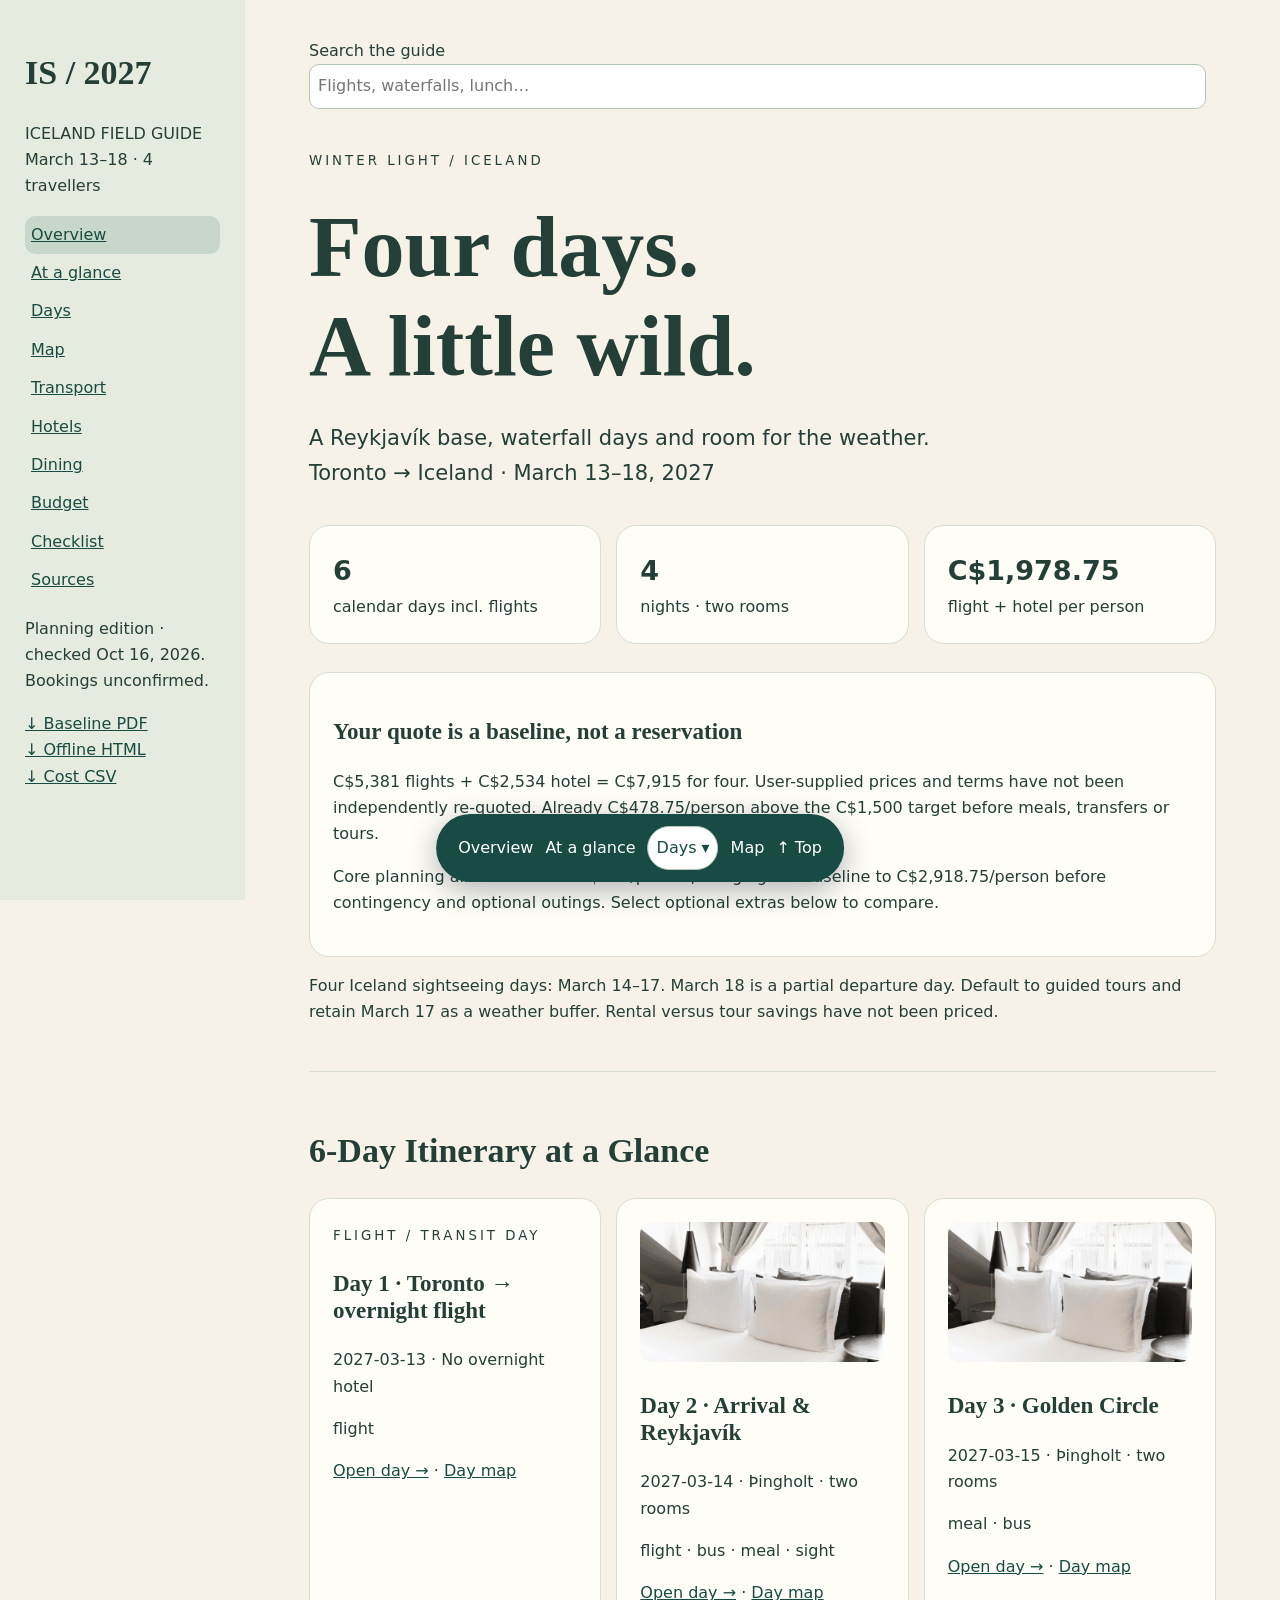
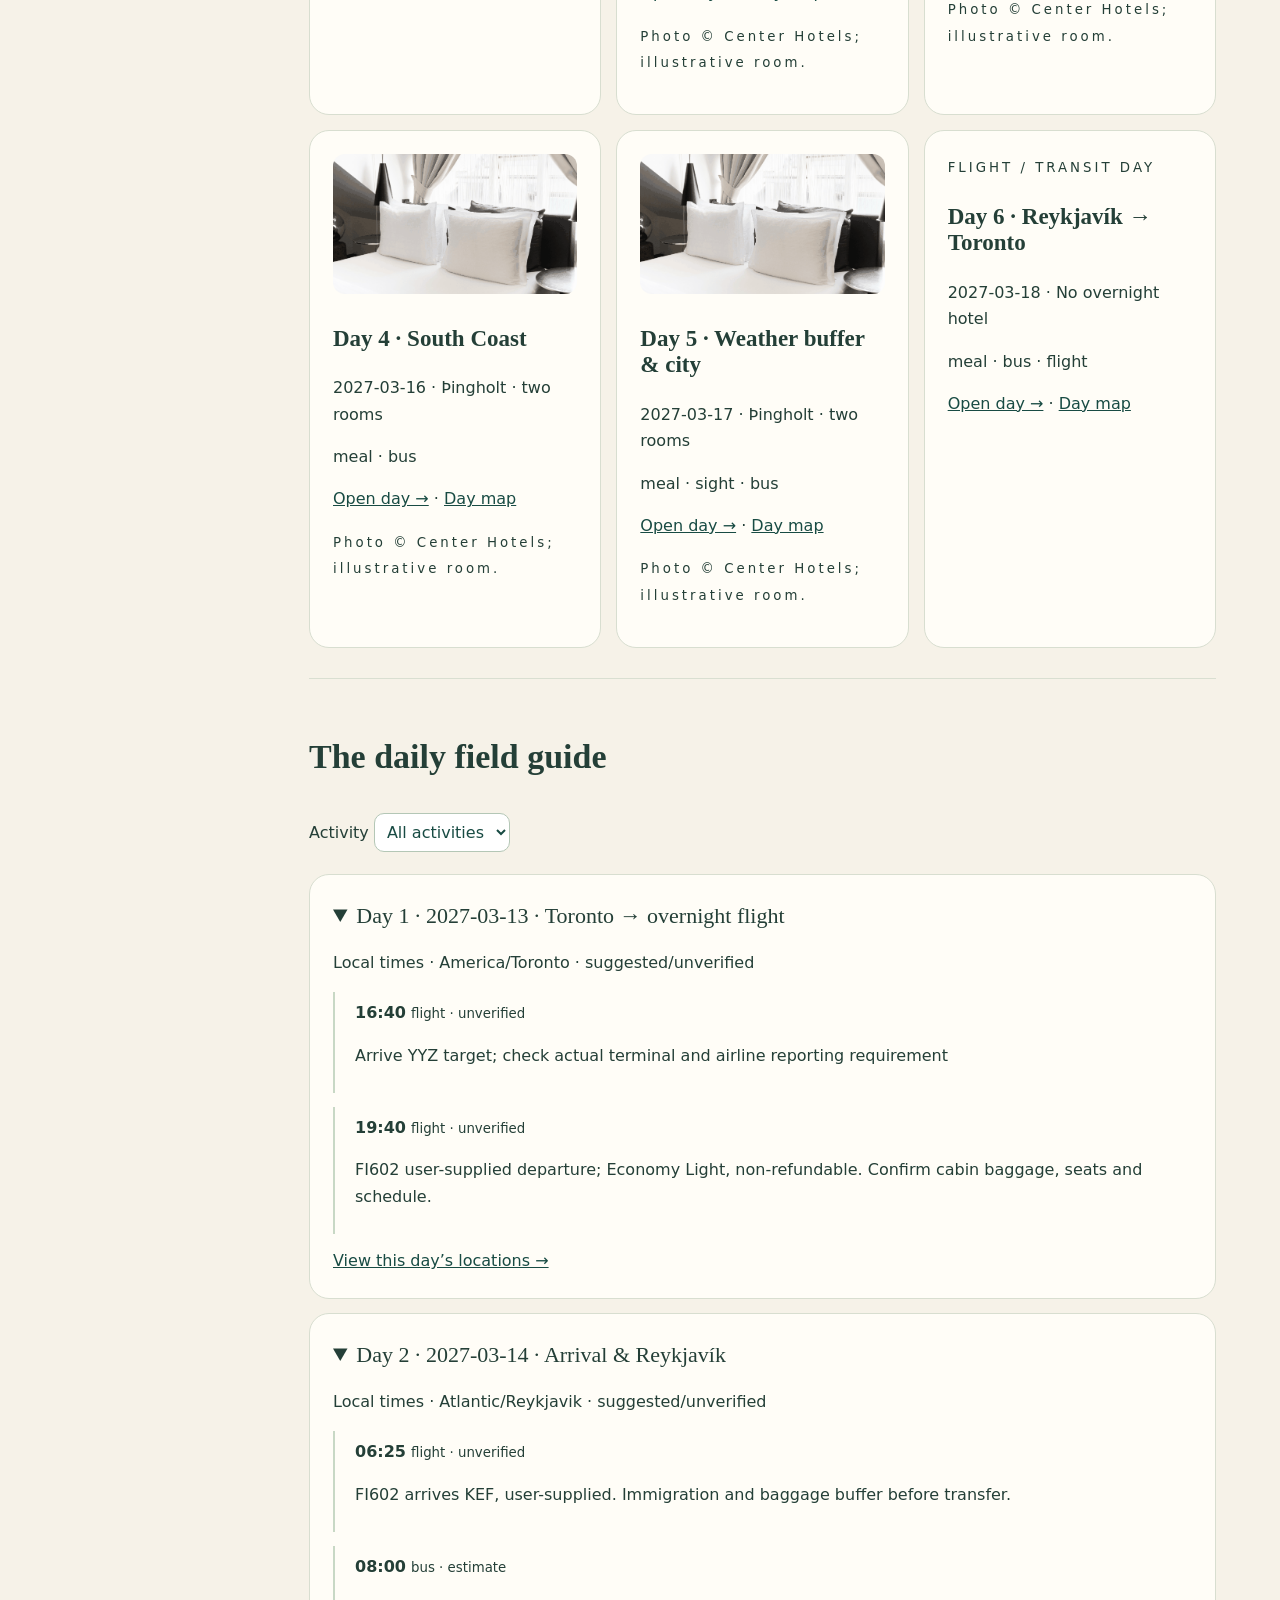
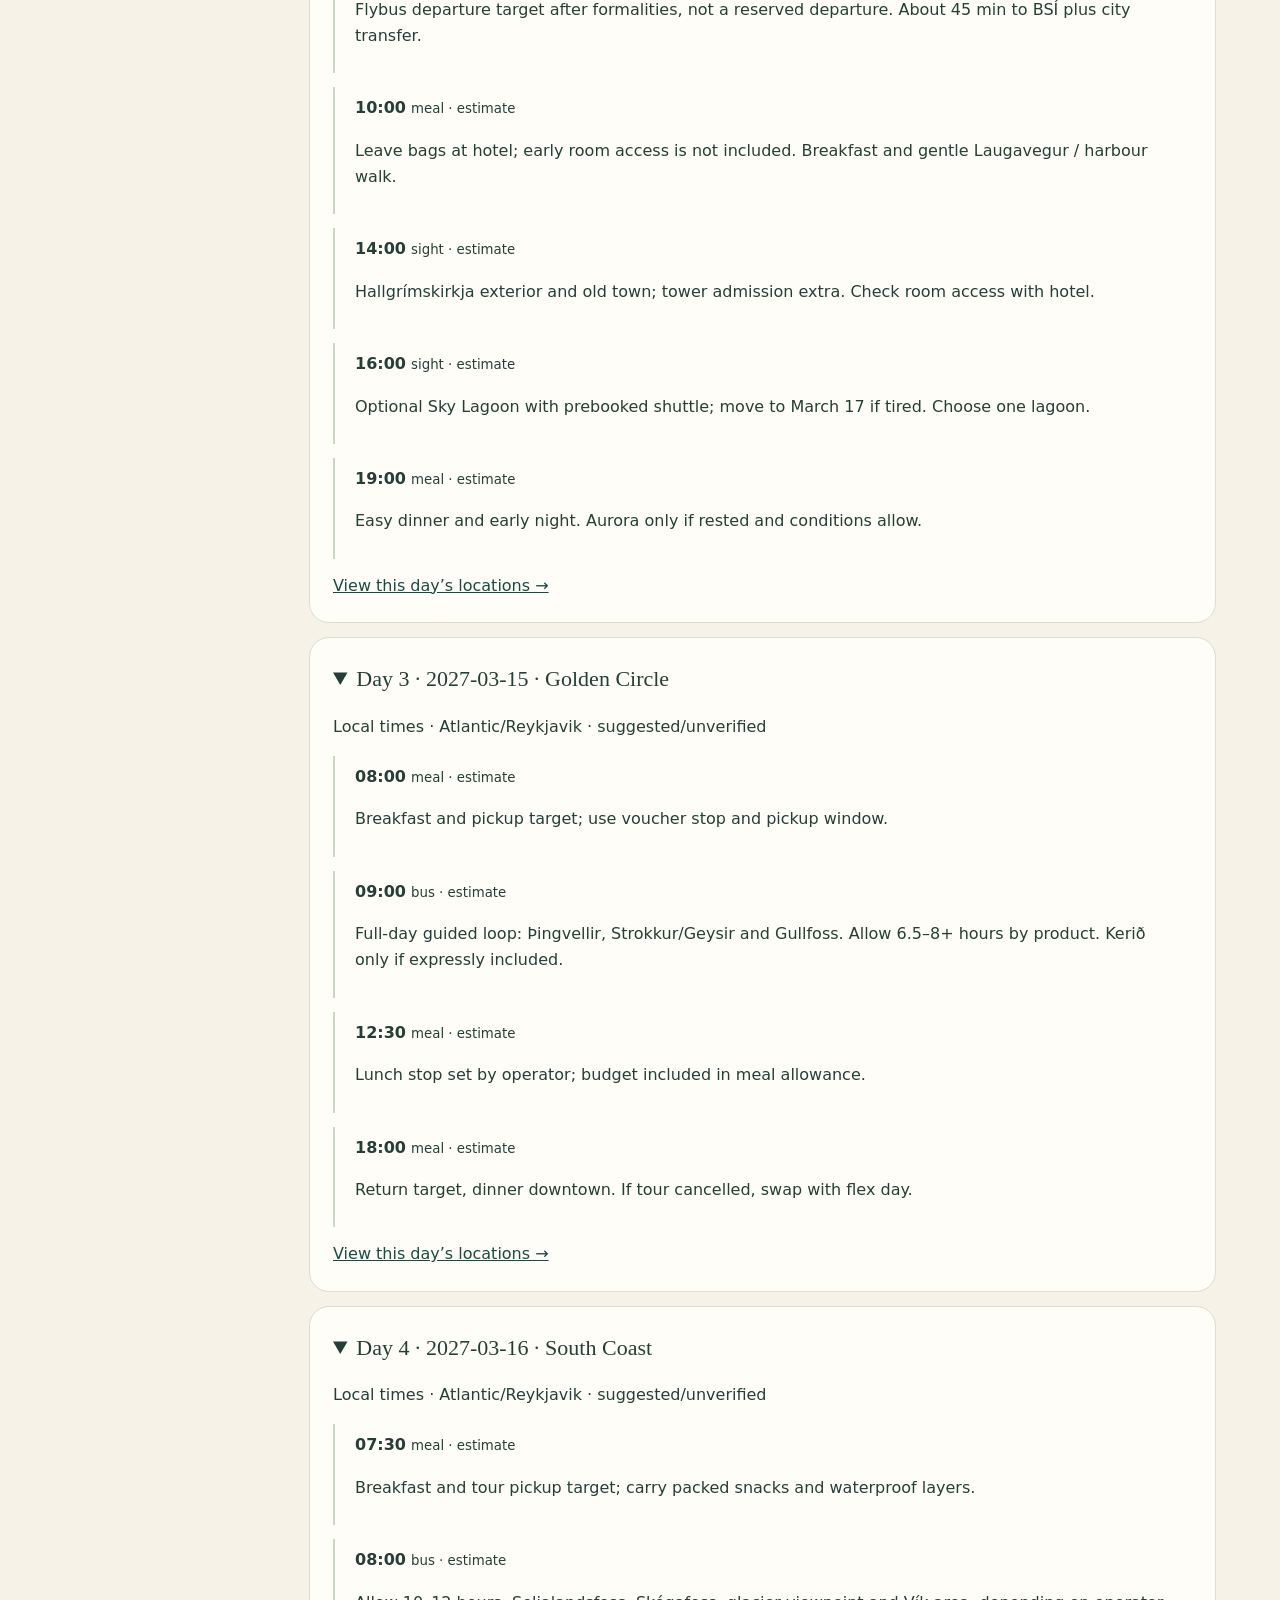
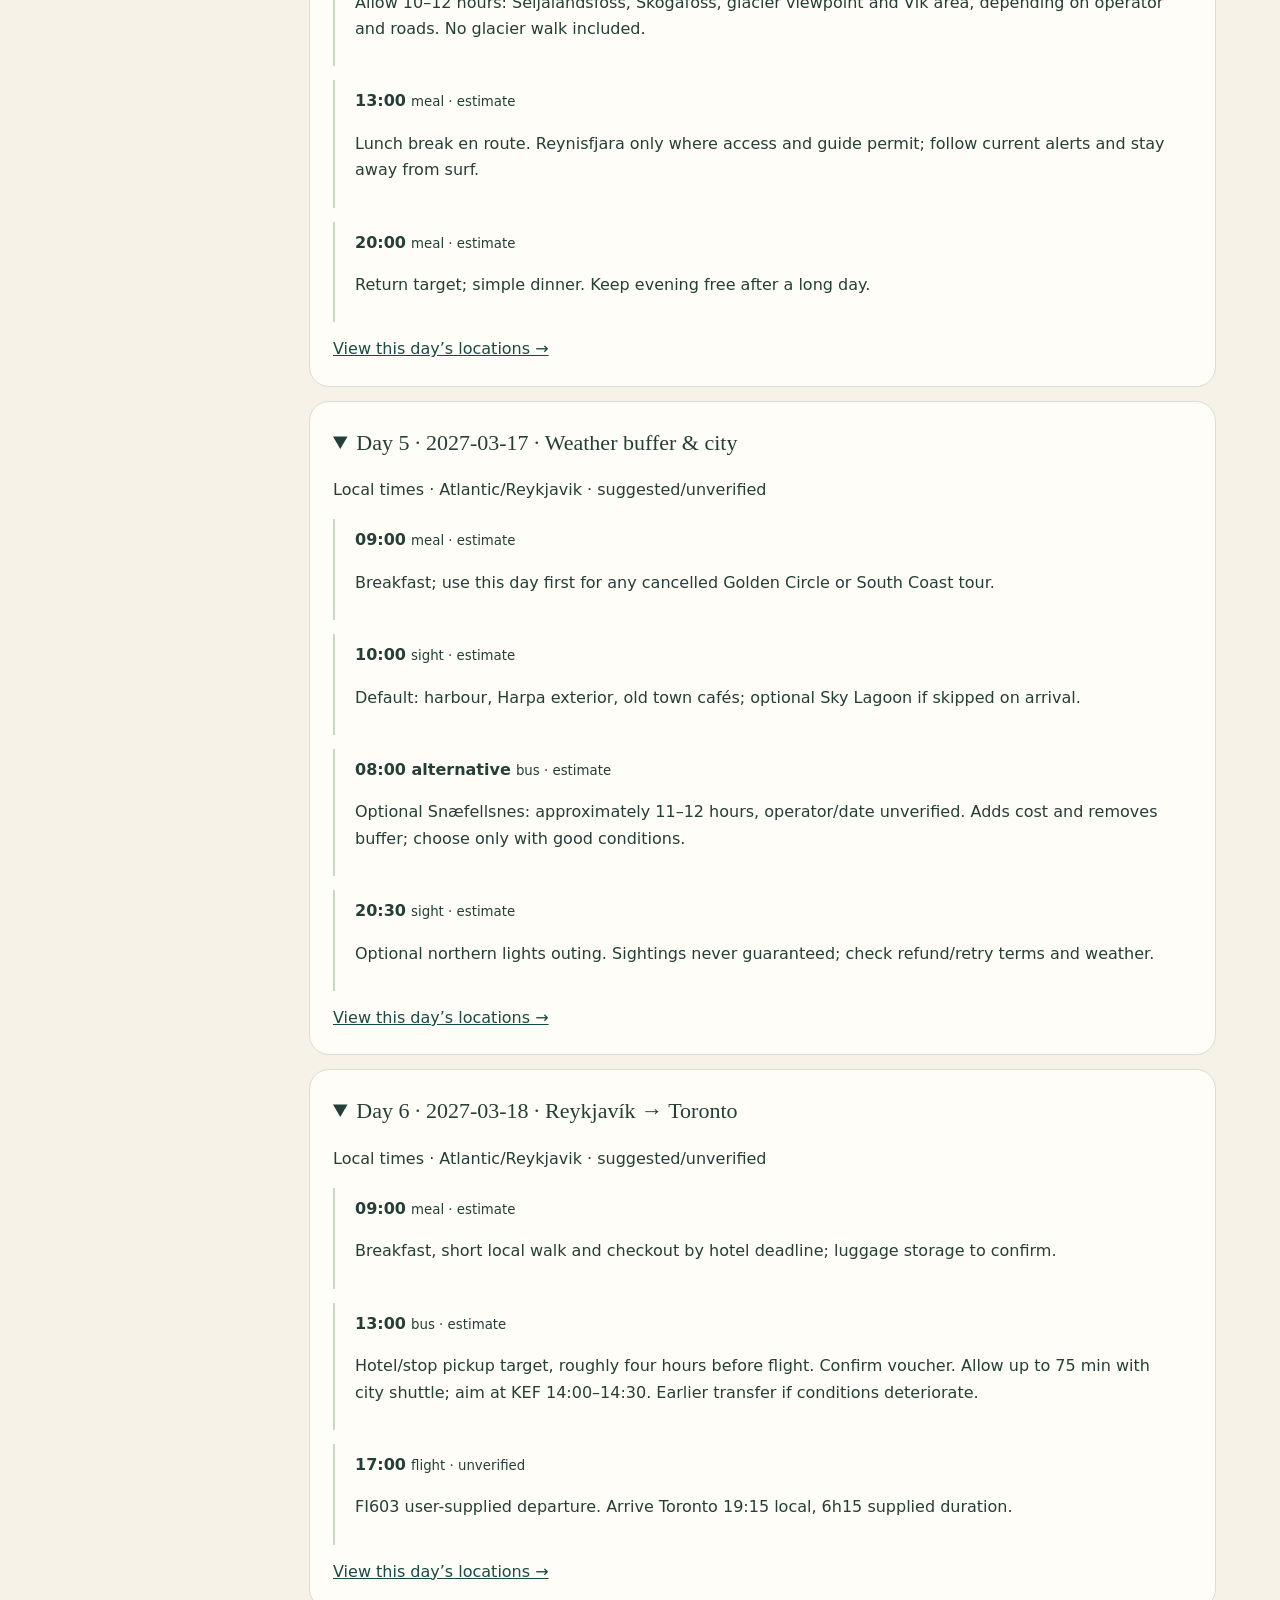
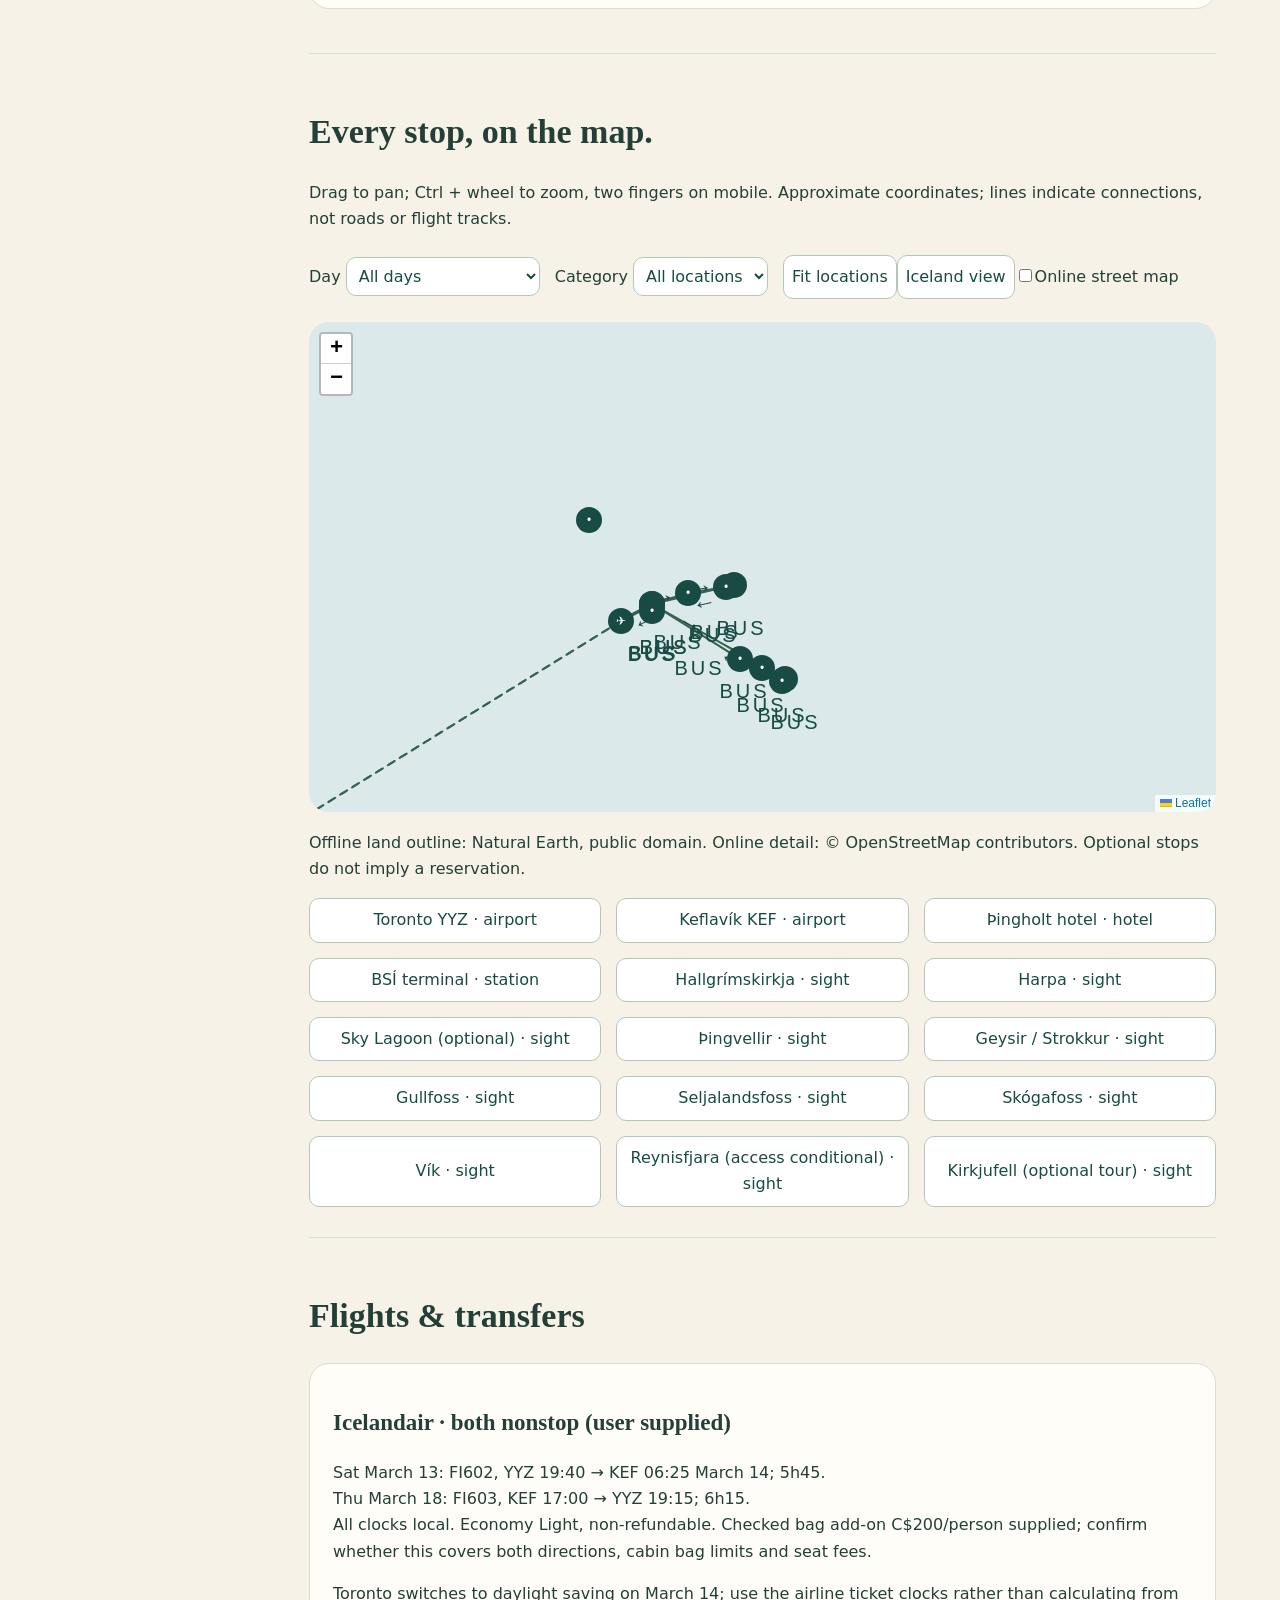
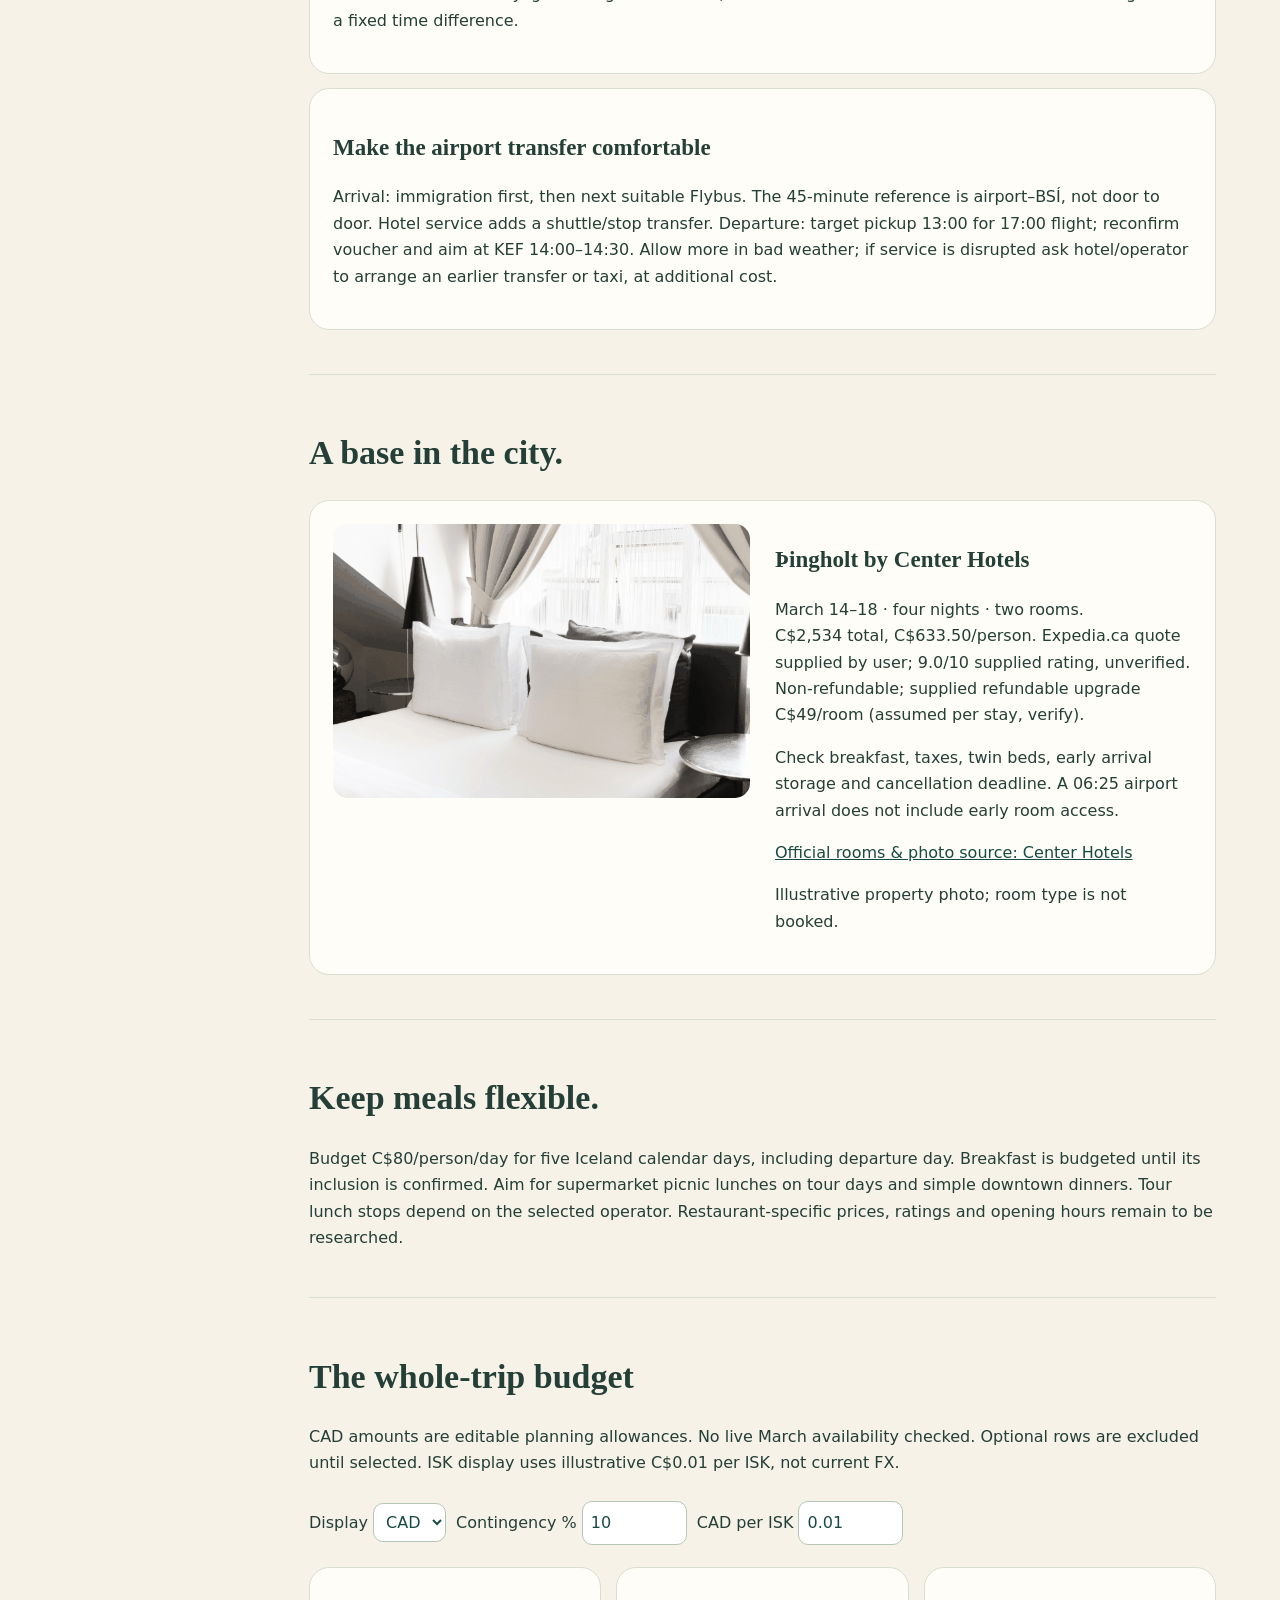
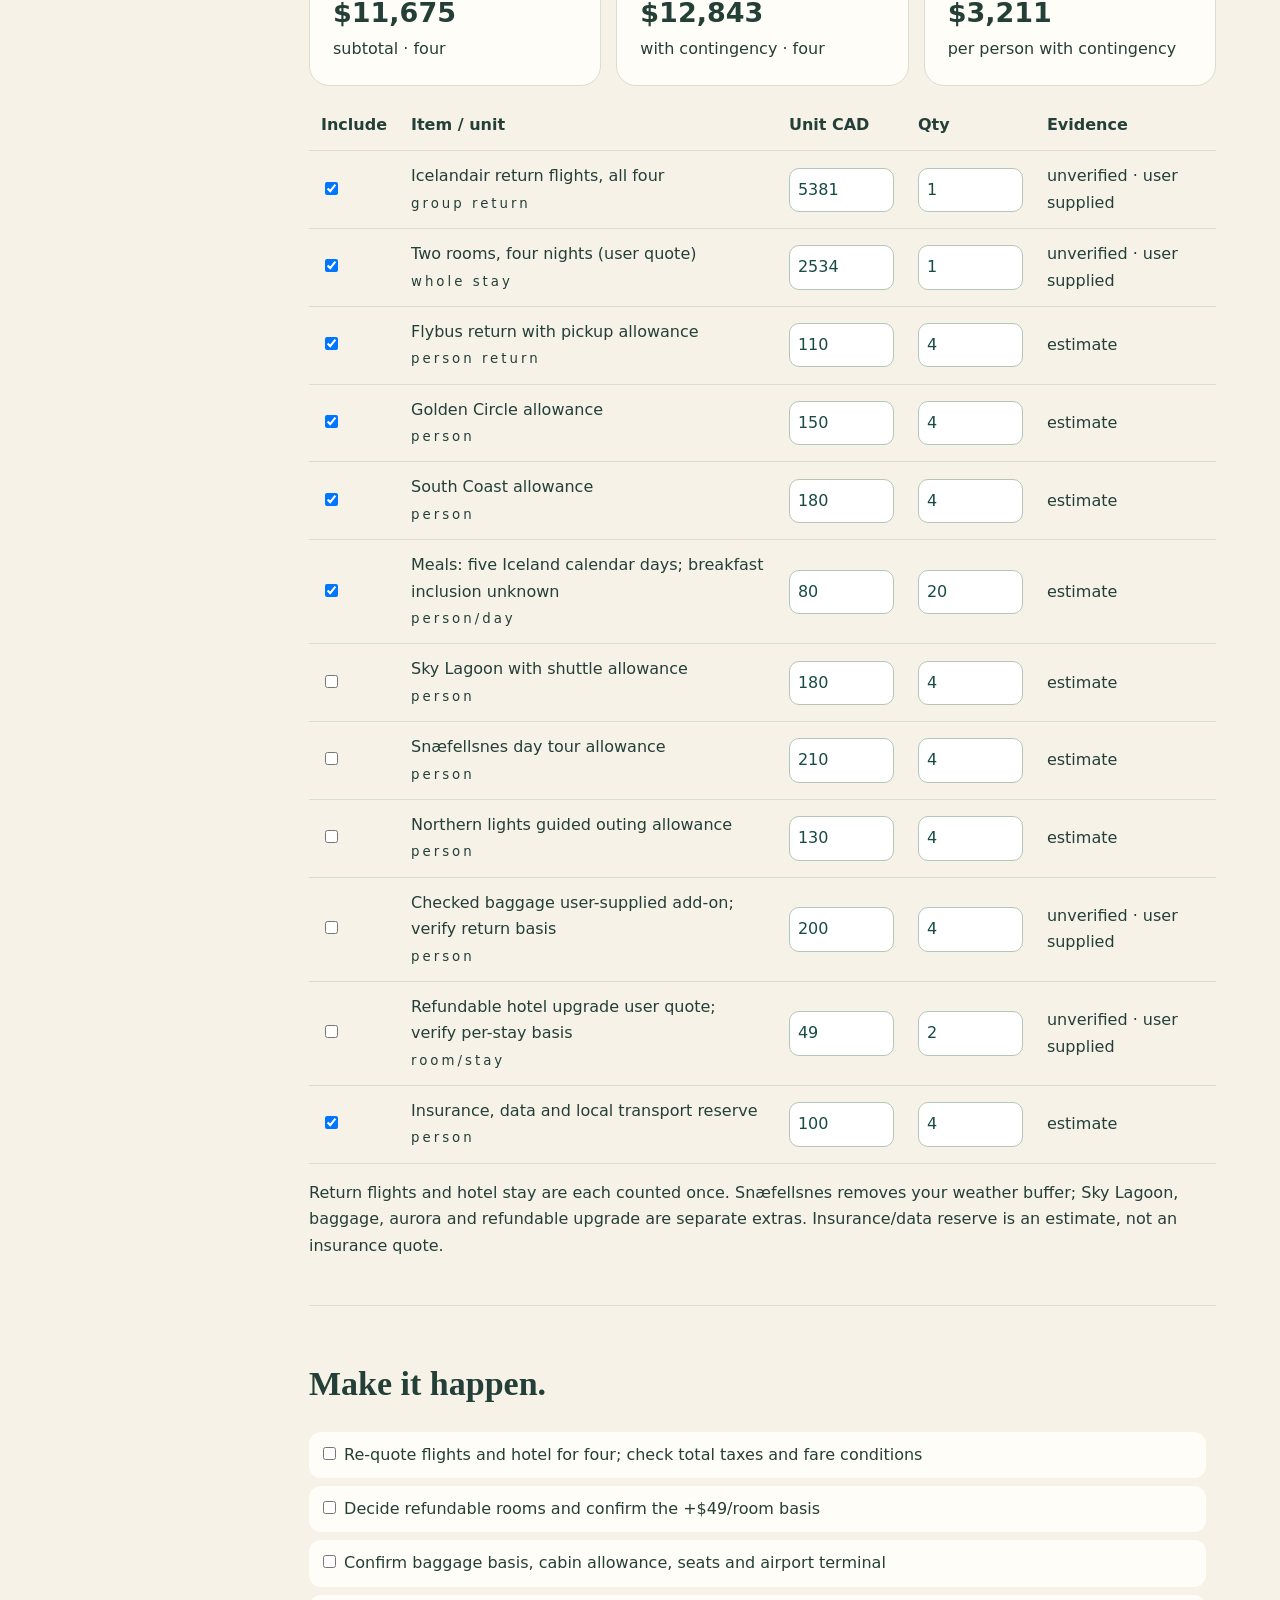
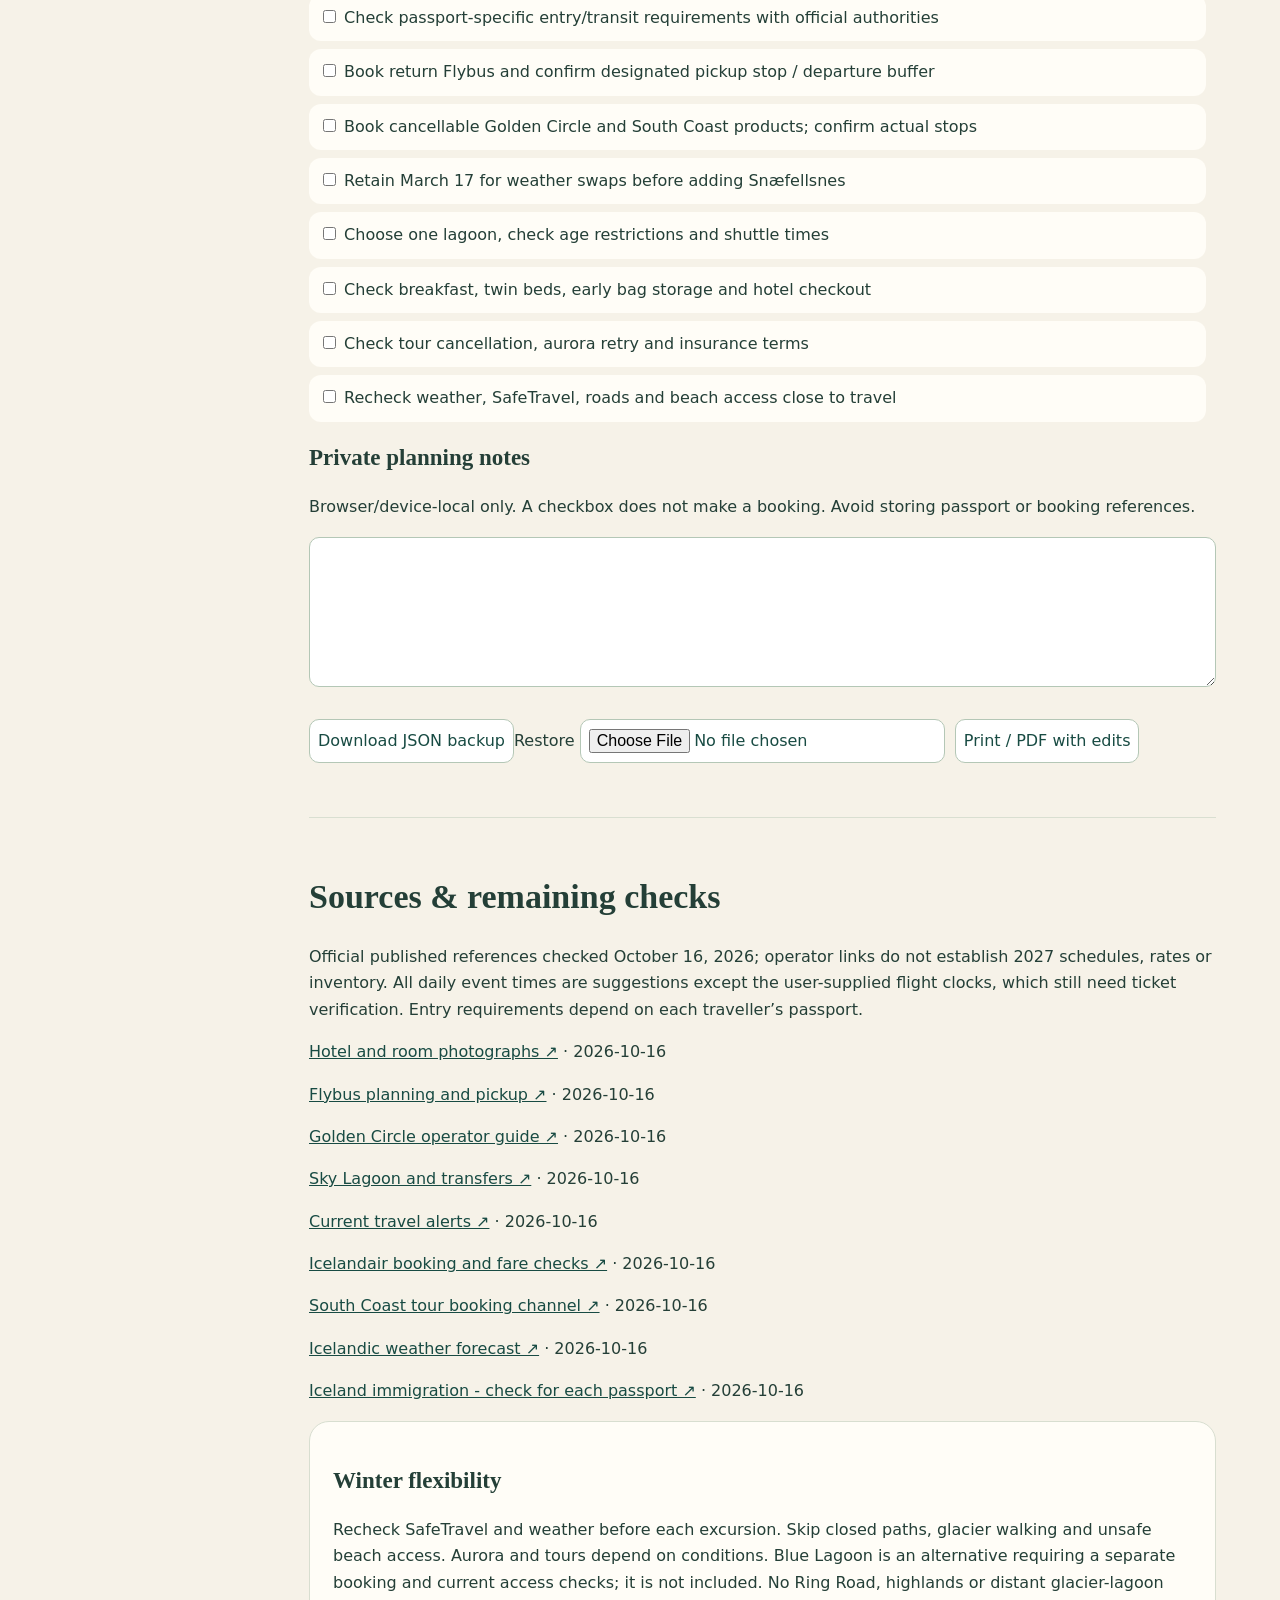
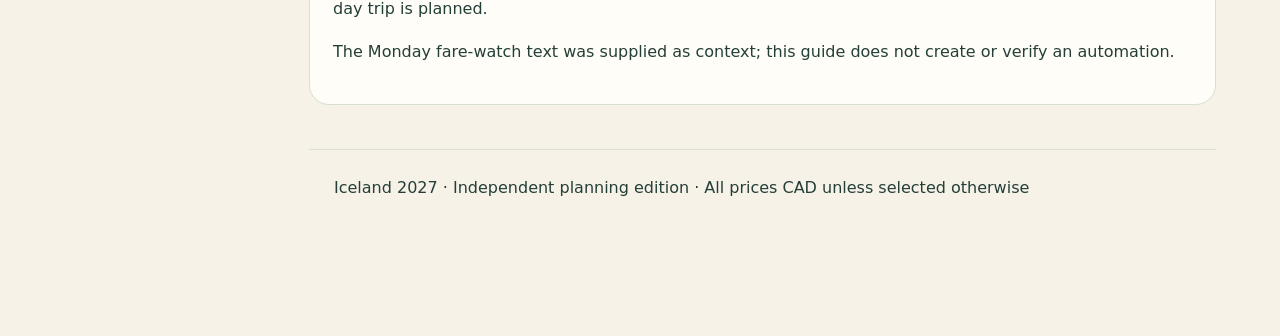
==== index.html @ 493c15eb "Add Iceland March 2027 field guide, interactive map, budget and offline exports" ====
<!doctype html><html lang="en"><meta charset="utf-8"><meta name="viewport" content="width=device-width,initial-scale=1"><title>Iceland · March 2027 Field Guide</title><link rel="stylesheet" href="assets/leaflet.css"><link rel="stylesheet" href="styles.css"><body><aside><h2>IS / 2027</h2><p>ICELAND FIELD GUIDE<br>March 13–18 · 4 travellers</p><nav id="side"></nav><p>Planning edition · checked Oct 16, 2026.<br>Bookings unconfirmed.</p><a href="iceland-guide.pdf">↓ Baseline PDF</a><br><a href="offline-guide.html" download>↓ Offline HTML</a><br><a href="costs.csv">↓ Cost CSV</a></aside><main><label class="search">Search the guide <input id="search" type="search" placeholder="Flights, waterfalls, lunch…"></label><div id="results"></div><section id="overview"><small>WINTER LIGHT / ICELAND</small><h1>Four days.<br>A little wild.</h1><p class="lede">A Reykjavík base, waterfall days and room for the weather.<br>Toronto → Iceland · March 13–18, 2027</p><div class="stats"><article><b>6</b>calendar days incl. flights</article><article><b>4</b>nights · two rooms</article><article><b>C$1,978.75</b>flight + hotel per person</article></div><article><h3>Your quote is a baseline, not a reservation</h3><p>C$5,381 flights + C$2,534 hotel = C$7,915 for four. User-supplied prices and terms have not been independently re-quoted. Already C$478.75/person above the C$1,500 target before meals, transfers or tours.</p><p>Core planning allowances add C$940/person, bringing the baseline to C$2,918.75/person before contingency and optional outings. Select optional extras below to compare.</p></article><p>Four Iceland sightseeing days: March 14–17. March 18 is a partial departure day. Default to guided tours and retain March 17 as a weather buffer. Rental versus tour savings have not been priced.</p></section><section id="glance"><h2>6-Day Itinerary at a Glance</h2><div class="grid" id="cards"></div></section><section id="days"><h2>The daily field guide</h2><label>Activity <select id="activity"><option value="">All activities</option><option>flight</option><option>bus</option><option>meal</option><option>sight</option></select></label><div id="timeline"></div></section><section id="map"><h2>Every stop, on the map.</h2><p>Drag to pan; Ctrl + wheel to zoom, two fingers on mobile. Approximate coordinates; lines indicate connections, not roads or flight tracks.</p><label>Day <select id="mapday"><option value="">All days</option></select></label> <label>Category <select id="category"><option value="">All locations</option><option>airport</option><option>hotel</option><option>station</option><option>sight</option></select></label> <button id="fit">Fit locations</button><button id="iceland">Iceland view</button><label><input type="checkbox" id="streets">Online street map</label><div id="geomap" tabindex="0" aria-label="Trip map"></div><p>Offline land outline: Natural Earth, public domain. Online detail: © OpenStreetMap contributors. Optional stops do not imply a reservation.</p><div id="locations" class="grid"></div></section><section id="transport"><h2>Flights & transfers</h2><article><h3>Icelandair · both nonstop (user supplied)</h3><p>Sat March 13: FI602, YYZ 19:40 → KEF 06:25 March 14; 5h45.<br>Thu March 18: FI603, KEF 17:00 → YYZ 19:15; 6h15.<br>All clocks local. Economy Light, non-refundable. Checked bag add-on C$200/person supplied; confirm whether this covers both directions, cabin bag limits and seat fees.</p><p>Toronto switches to daylight saving on March 14; use the airline ticket clocks rather than calculating from a fixed time difference.</p></article><article><h3>Make the airport transfer comfortable</h3><p>Arrival: immigration first, then next suitable Flybus. The 45-minute reference is airport–BSÍ, not door to door. Hotel service adds a shuttle/stop transfer. Departure: target pickup 13:00 for 17:00 flight; reconfirm voucher and aim at KEF 14:00–14:30. Allow more in bad weather; if service is disrupted ask hotel/operator to arrange an earlier transfer or taxi, at additional cost.</p></article></section><section id="hotels"><h2>A base in the city.</h2><article class="hotel"><img src="assets/hotel.png" alt="Standard room at Þingholt by Center Hotels"><div><h3>Þingholt by Center Hotels</h3><p>March 14–18 · four nights · two rooms.<br>C$2,534 total, C$633.50/person. Expedia.ca quote supplied by user; 9.0/10 supplied rating, unverified. Non-refundable; supplied refundable upgrade C$49/room (assumed per stay, verify).</p><p>Check breakfast, taxes, twin beds, early arrival storage and cancellation deadline. A 06:25 airport arrival does not include early room access.</p><a href="https://www.centerhotels.com/en/hotel-thingholt-reykjavik-rooms">Official rooms & photo source: Center Hotels</a><p>Illustrative property photo; room type is not booked.</p></div></article></section><section id="dining"><h2>Keep meals flexible.</h2><p>Budget C$80/person/day for five Iceland calendar days, including departure day. Breakfast is budgeted until its inclusion is confirmed. Aim for supermarket picnic lunches on tour days and simple downtown dinners. Tour lunch stops depend on the selected operator. Restaurant-specific prices, ratings and opening hours remain to be researched.</p></section><section id="budget"><h2>The whole-trip budget</h2><p>CAD amounts are editable planning allowances. No live March availability checked. Optional rows are excluded until selected. ISK display uses illustrative C$0.01 per ISK, not current FX.</p><label>Display <select id="currency"><option>CAD</option><option>ISK</option></select></label><label>Contingency % <input type="number" id="reserve" value="10" min="0" max="100"></label><label>CAD per ISK <input id="fx" type="number" value="0.01" step="0.001" min="0.001"></label><div class="stats" id="totals"></div><div class="tablewrap"><table><thead><tr><th>Include</th><th>Item / unit</th><th>Unit CAD</th><th>Qty</th><th>Evidence</th></tr></thead><tbody id="costs"></tbody></table></div><p>Return flights and hotel stay are each counted once. Snæfellsnes removes your weather buffer; Sky Lagoon, baggage, aurora and refundable upgrade are separate extras. Insurance/data reserve is an estimate, not an insurance quote.</p></section><section id="checklist"><h2>Make it happen.</h2><div id="checks"></div><h3>Private planning notes</h3><p>Browser/device-local only. A checkbox does not make a booking. Avoid storing passport or booking references.</p><textarea id="notes" rows="5" aria-label="Trip notes"></textarea><p><button id="backup">Download JSON backup</button><label>Restore <input type="file" id="restore" accept=".json"></label><button id="print">Print / PDF with edits</button></p><p id="feedback" role="status"></p></section><section id="sources"><h2>Sources & remaining checks</h2><p>Official published references checked October 16, 2026; operator links do not establish 2027 schedules, rates or inventory. All daily event times are suggestions except the user-supplied flight clocks, which still need ticket verification. Entry requirements depend on each traveller’s passport.</p><div id="sourceList"></div><article><h3>Winter flexibility</h3><p>Recheck SafeTravel and weather before each excursion. Skip closed paths, glacier walking and unsafe beach access. Aurora and tours depend on conditions. Blue Lagoon is an alternative requiring a separate booking and current access checks; it is not included. No Ring Road, highlands or distant glacier-lagoon day trip is planned.</p><p>The Monday fare-watch text was supplied as context; this guide does not create or verify an automation.</p></article></section><footer>Iceland 2027 · Independent planning edition · All prices CAD unless selected otherwise</footer></main><nav class="float"><a href="#overview">Overview</a><a href="#glance">At a glance</a><button id="daybutton" aria-expanded="false" aria-controls="daymenu">Days ▾</button><a href="#map">Map</a><a href="#overview">↑ Top</a><div id="daymenu" hidden></div></nav><script src="data.js"></script><script src="assets/leaflet.js"></script><script src="assets/outline.js"></script><script src="app.js"></script></body></html>
---- assets/leaflet.css ----
/* required styles */

.leaflet-pane,
.leaflet-tile,
.leaflet-marker-icon,
.leaflet-marker-shadow,
.leaflet-tile-container,
.leaflet-pane > svg,
.leaflet-pane > canvas,
.leaflet-zoom-box,
.leaflet-image-layer,
.leaflet-layer {
	position: absolute;
	left: 0;
	top: 0;
	}
.leaflet-container {
	overflow: hidden;
	}
.leaflet-tile,
.leaflet-marker-icon,
.leaflet-marker-shadow {
	-webkit-user-select: none;
	   -moz-user-select: none;
	        user-select: none;
	  -webkit-user-drag: none;
	}
/* Prevents IE11 from highlighting tiles in blue */
.leaflet-tile::selection {
	background: transparent;
}
/* Safari renders non-retina tile on retina better with this, but Chrome is worse */
.leaflet-safari .leaflet-tile {
	image-rendering: -webkit-optimize-contrast;
	}
/* hack that prevents hw layers "stretching" when loading new tiles */
.leaflet-safari .leaflet-tile-container {
	width: 1600px;
	height: 1600px;
	-webkit-transform-origin: 0 0;
	}
.leaflet-marker-icon,
.leaflet-marker-shadow {
	display: block;
	}
/* .leaflet-container svg: reset svg max-width decleration shipped in Joomla! (joomla.org) 3.x */
/* .leaflet-container img: map is broken in FF if you have max-width: 100% on tiles */
.leaflet-container .leaflet-overlay-pane svg {
	max-width: none !important;
	max-height: none !important;
	}
.leaflet-container .leaflet-marker-pane img,
.leaflet-container .leaflet-shadow-pane img,
.leaflet-container .leaflet-tile-pane img,
.leaflet-container img.leaflet-image-layer,
.leaflet-container .leaflet-tile {
	max-width: none !important;
	max-height: none !important;
	width: auto;
	padding: 0;
	}

.leaflet-container img.leaflet-tile {
	/* See: https://bugs.chromium.org/p/chromium/issues/detail?id=600120 */
	mix-blend-mode: plus-lighter;
}

.leaflet-container.leaflet-touch-zoom {
	-ms-touch-action: pan-x pan-y;
	touch-action: pan-x pan-y;
	}
.leaflet-container.leaflet-touch-drag {
	-ms-touch-action: pinch-zoom;
	/* Fallback for FF which doesn't support pinch-zoom */
	touch-action: none;
	touch-action: pinch-zoom;
}
.leaflet-container.leaflet-touch-drag.leaflet-touch-zoom {
	-ms-touch-action: none;
	touch-action: none;
}
.leaflet-container {
	-webkit-tap-highlight-color: transparent;
}
.leaflet-container a {
	-webkit-tap-highlight-color: rgba(51, 181, 229, 0.4);
}
.leaflet-tile {
	filter: inherit;
	visibility: hidden;
	}
.leaflet-tile-loaded {
	visibility: inherit;
	}
.leaflet-zoom-box {
	width: 0;
	height: 0;
	-moz-box-sizing: border-box;
	     box-sizing: border-box;
	z-index: 800;
	}
/* workaround for https://bugzilla.mozilla.org/show_bug.cgi?id=888319 */
.leaflet-overlay-pane svg {
	-moz-user-select: none;
	}

.leaflet-pane         { z-index: 400; }

.leaflet-tile-pane    { z-index: 200; }
.leaflet-overlay-pane { z-index: 400; }
.leaflet-shadow-pane  { z-index: 500; }
.leaflet-marker-pane  { z-index: 600; }
.leaflet-tooltip-pane   { z-index: 650; }
.leaflet-popup-pane   { z-index: 700; }

.leaflet-map-pane canvas { z-index: 100; }
.leaflet-map-pane svg    { z-index: 200; }

.leaflet-vml-shape {
	width: 1px;
	height: 1px;
	}
.lvml {
	behavior: url(#default#VML);
	display: inline-block;
	position: absolute;
	}


/* control positioning */

.leaflet-control {
	position: relative;
	z-index: 800;
	pointer-events: visiblePainted; /* IE 9-10 doesn't have auto */
	pointer-events: auto;
	}
.leaflet-top,
.leaflet-bottom {
	position: absolute;
	z-index: 1000;
	pointer-events: none;
	}
.leaflet-top {
	top: 0;
	}
.leaflet-right {
	right: 0;
	}
.leaflet-bottom {
	bottom: 0;
	}
.leaflet-left {
	left: 0;
	}
.leaflet-control {
	float: left;
	clear: both;
	}
.leaflet-right .leaflet-control {
	float: right;
	}
.leaflet-top .leaflet-control {
	margin-top: 10px;
	}
.leaflet-bottom .leaflet-control {
	margin-bottom: 10px;
	}
.leaflet-left .leaflet-control {
	margin-left: 10px;
	}
.leaflet-right .leaflet-control {
	margin-right: 10px;
	}


/* zoom and fade animations */

.leaflet-fade-anim .leaflet-popup {
	opacity: 0;
	-webkit-transition: opacity 0.2s linear;
	   -moz-transition: opacity 0.2s linear;
	        transition: opacity 0.2s linear;
	}
.leaflet-fade-anim .leaflet-map-pane .leaflet-popup {
	opacity: 1;
	}
.leaflet-zoom-animated {
	-webkit-transform-origin: 0 0;
	    -ms-transform-origin: 0 0;
	        transform-origin: 0 0;
	}
svg.leaflet-zoom-animated {
	will-change: transform;
}

.leaflet-zoom-anim .leaflet-zoom-animated {
	-webkit-transition: -webkit-transform 0.25s cubic-bezier(0,0,0.25,1);
	   -moz-transition:    -moz-transform 0.25s cubic-bezier(0,0,0.25,1);
	        transition:         transform 0.25s cubic-bezier(0,0,0.25,1);
	}
.leaflet-zoom-anim .leaflet-tile,
.leaflet-pan-anim .leaflet-tile {
	-webkit-transition: none;
	   -moz-transition: none;
	        transition: none;
	}

.leaflet-zoom-anim .leaflet-zoom-hide {
	visibility: hidden;
	}


/* cursors */

.leaflet-interactive {
	cursor: pointer;
	}
.leaflet-grab {
	cursor: -webkit-grab;
	cursor:    -moz-grab;
	cursor:         grab;
	}
.leaflet-crosshair,
.leaflet-crosshair .leaflet-interactive {
	cursor: crosshair;
	}
.leaflet-popup-pane,
.leaflet-control {
	cursor: auto;
	}
.leaflet-dragging .leaflet-grab,
.leaflet-dragging .leaflet-grab .leaflet-interactive,
.leaflet-dragging .leaflet-marker-draggable {
	cursor: move;
	cursor: -webkit-grabbing;
	cursor:    -moz-grabbing;
	cursor:         grabbing;
	}

/* marker & overlays interactivity */
.leaflet-marker-icon,
.leaflet-marker-shadow,
.leaflet-image-layer,
.leaflet-pane > svg path,
.leaflet-tile-container {
	pointer-events: none;
	}

.leaflet-marker-icon.leaflet-interactive,
.leaflet-image-layer.leaflet-interactive,
.leaflet-pane > svg path.leaflet-interactive,
svg.leaflet-image-layer.leaflet-interactive path {
	pointer-events: visiblePainted; /* IE 9-10 doesn't have auto */
	pointer-events: auto;
	}

/* visual tweaks */

.leaflet-container {
	background: #ddd;
	outline-offset: 1px;
	}
.leaflet-container a {
	color: #0078A8;
	}
.leaflet-zoom-box {
	border: 2px dotted #38f;
	background: rgba(255,255,255,0.5);
	}


/* general typography */
.leaflet-container {
	font-family: "Helvetica Neue", Arial, Helvetica, sans-serif;
	font-size: 12px;
	font-size: 0.75rem;
	line-height: 1.5;
	}


/* general toolbar styles */

.leaflet-bar {
	box-shadow: 0 1px 5px rgba(0,0,0,0.65);
	border-radius: 4px;
	}
.leaflet-bar a {
	background-color: #fff;
	border-bottom: 1px solid #ccc;
	width: 26px;
	height: 26px;
	line-height: 26px;
	display: block;
	text-align: center;
	text-decoration: none;
	color: black;
	}
.leaflet-bar a,
.leaflet-control-layers-toggle {
	background-position: 50% 50%;
	background-repeat: no-repeat;
	display: block;
	}
.leaflet-bar a:hover,
.leaflet-bar a:focus {
	background-color: #f4f4f4;
	}
.leaflet-bar a:first-child {
	border-top-left-radius: 4px;
	border-top-right-radius: 4px;
	}
.leaflet-bar a:last-child {
	border-bottom-left-radius: 4px;
	border-bottom-right-radius: 4px;
	border-bottom: none;
	}
.leaflet-bar a.leaflet-disabled {
	cursor: default;
	background-color: #f4f4f4;
	color: #bbb;
	}

.leaflet-touch .leaflet-bar a {
	width: 30px;
	height: 30px;
	line-height: 30px;
	}
.leaflet-touch .leaflet-bar a:first-child {
	border-top-left-radius: 2px;
	border-top-right-radius: 2px;
	}
.leaflet-touch .leaflet-bar a:last-child {
	border-bottom-left-radius: 2px;
	border-bottom-right-radius: 2px;
	}

/* zoom control */

.leaflet-control-zoom-in,
.leaflet-control-zoom-out {
	font: bold 18px 'Lucida Console', Monaco, monospace;
	text-indent: 1px;
	}

.leaflet-touch .leaflet-control-zoom-in, .leaflet-touch .leaflet-control-zoom-out  {
	font-size: 22px;
	}


/* layers control */

.leaflet-control-layers {
	box-shadow: 0 1px 5px rgba(0,0,0,0.4);
	background: #fff;
	border-radius: 5px;
	}
.leaflet-control-layers-toggle {
	background-image: url(images/layers.png);
	width: 36px;
	height: 36px;
	}
.leaflet-retina .leaflet-control-layers-toggle {
	background-image: url(images/layers-2x.png);
	background-size: 26px 26px;
	}
.leaflet-touch .leaflet-control-layers-toggle {
	width: 44px;
	height: 44px;
	}
.leaflet-control-layers .leaflet-control-layers-list,
.leaflet-control-layers-expanded .leaflet-control-layers-toggle {
	display: none;
	}
.leaflet-control-layers-expanded .leaflet-control-layers-list {
	display: block;
	position: relative;
	}
.leaflet-control-layers-expanded {
	padding: 6px 10px 6px 6px;
	color: #333;
	background: #fff;
	}
.leaflet-control-layers-scrollbar {
	overflow-y: scroll;
	overflow-x: hidden;
	padding-right: 5px;
	}
.leaflet-control-layers-selector {
	margin-top: 2px;
	position: relative;
	top: 1px;
	}
.leaflet-control-layers label {
	display: block;
	font-size: 13px;
	font-size: 1.08333em;
	}
.leaflet-control-layers-separator {
	height: 0;
	border-top: 1px solid #ddd;
	margin: 5px -10px 5px -6px;
	}

/* Default icon URLs */
.leaflet-default-icon-path { /* used only in path-guessing heuristic, see L.Icon.Default */
	background-image: url(images/marker-icon.png);
	}


/* attribution and scale controls */

.leaflet-container .leaflet-control-attribution {
	background: #fff;
	background: rgba(255, 255, 255, 0.8);
	margin: 0;
	}
.leaflet-control-attribution,
.leaflet-control-scale-line {
	padding: 0 5px;
	color: #333;
	line-height: 1.4;
	}
.leaflet-control-attribution a {
	text-decoration: none;
	}
.leaflet-control-attribution a:hover,
.leaflet-control-attribution a:focus {
	text-decoration: underline;
	}
.leaflet-attribution-flag {
	display: inline !important;
	vertical-align: baseline !important;
	width: 1em;
	height: 0.6669em;
	}
.leaflet-left .leaflet-control-scale {
	margin-left: 5px;
	}
.leaflet-bottom .leaflet-control-scale {
	margin-bottom: 5px;
	}
.leaflet-control-scale-line {
	border: 2px solid #777;
	border-top: none;
	line-height: 1.1;
	padding: 2px 5px 1px;
	white-space: nowrap;
	-moz-box-sizing: border-box;
	     box-sizing: border-box;
	background: rgba(255, 255, 255, 0.8);
	text-shadow: 1px 1px #fff;
	}
.leaflet-control-scale-line:not(:first-child) {
	border-top: 2px solid #777;
	border-bottom: none;
	margin-top: -2px;
	}
.leaflet-control-scale-line:not(:first-child):not(:last-child) {
	border-bottom: 2px solid #777;
	}

.leaflet-touch .leaflet-control-attribution,
.leaflet-touch .leaflet-control-layers,
.leaflet-touch .leaflet-bar {
	box-shadow: none;
	}
.leaflet-touch .leaflet-control-layers,
.leaflet-touch .leaflet-bar {
	border: 2px solid rgba(0,0,0,0.2);
	background-clip: padding-box;
	}


/* popup */

.leaflet-popup {
	position: absolute;
	text-align: center;
	margin-bottom: 20px;
	}
.leaflet-popup-content-wrapper {
	padding: 1px;
	text-align: left;
	border-radius: 12px;
	}
.leaflet-popup-content {
	margin: 13px 24px 13px 20px;
	line-height: 1.3;
	font-size: 13px;
	font-size: 1.08333em;
	min-height: 1px;
	}
.leaflet-popup-content p {
	margin: 17px 0;
	margin: 1.3em 0;
	}
.leaflet-popup-tip-container {
	width: 40px;
	height: 20px;
	position: absolute;
	left: 50%;
	margin-top: -1px;
	margin-left: -20px;
	overflow: hidden;
	pointer-events: none;
	}
.leaflet-popup-tip {
	width: 17px;
	height: 17px;
	padding: 1px;

	margin: -10px auto 0;
	pointer-events: auto;

	-webkit-transform: rotate(45deg);
	   -moz-transform: rotate(45deg);
	    -ms-transform: rotate(45deg);
	        transform: rotate(45deg);
	}
.leaflet-popup-content-wrapper,
.leaflet-popup-tip {
	background: white;
	color: #333;
	box-shadow: 0 3px 14px rgba(0,0,0,0.4);
	}
.leaflet-container a.leaflet-popup-close-button {
	position: absolute;
	top: 0;
	right: 0;
	border: none;
	text-align: center;
	width: 24px;
	height: 24px;
	font: 16px/24px Tahoma, Verdana, sans-serif;
	color: #757575;
	text-decoration: none;
	background: transparent;
	}
.leaflet-container a.leaflet-popup-close-button:hover,
.leaflet-container a.leaflet-popup-close-button:focus {
	color: #585858;
	}
.leaflet-popup-scrolled {
	overflow: auto;
	}

.leaflet-oldie .leaflet-popup-content-wrapper {
	-ms-zoom: 1;
	}
.leaflet-oldie .leaflet-popup-tip {
	width: 24px;
	margin: 0 auto;

	-ms-filter: "progid:DXImageTransform.Microsoft.Matrix(M11=0.70710678, M12=0.70710678, M21=-0.70710678, M22=0.70710678)";
	filter: progid:DXImageTransform.Microsoft.Matrix(M11=0.70710678, M12=0.70710678, M21=-0.70710678, M22=0.70710678);
	}

.leaflet-oldie .leaflet-control-zoom,
.leaflet-oldie .leaflet-control-layers,
.leaflet-oldie .leaflet-popup-content-wrapper,
.leaflet-oldie .leaflet-popup-tip {
	border: 1px solid #999;
	}


/* div icon */

.leaflet-div-icon {
	background: #fff;
	border: 1px solid #666;
	}


/* Tooltip */
/* Base styles for the element that has a tooltip */
.leaflet-tooltip {
	position: absolute;
	padding: 6px;
	background-color: #fff;
	border: 1px solid #fff;
	border-radius: 3px;
	color: #222;
	white-space: nowrap;
	-webkit-user-select: none;
	-moz-user-select: none;
	-ms-user-select: none;
	user-select: none;
	pointer-events: none;
	box-shadow: 0 1px 3px rgba(0,0,0,0.4);
	}
.leaflet-tooltip.leaflet-interactive {
	cursor: pointer;
	pointer-events: auto;
	}
.leaflet-tooltip-top:before,
.leaflet-tooltip-bottom:before,
.leaflet-tooltip-left:before,
.leaflet-tooltip-right:before {
	position: absolute;
	pointer-events: none;
	border: 6px solid transparent;
	background: transparent;
	content: "";
	}

/* Directions */

.leaflet-tooltip-bottom {
	margin-top: 6px;
}
.leaflet-tooltip-top {
	margin-top: -6px;
}
.leaflet-tooltip-bottom:before,
.leaflet-tooltip-top:before {
	left: 50%;
	margin-left: -6px;
	}
.leaflet-tooltip-top:before {
	bottom: 0;
	margin-bottom: -12px;
	border-top-color: #fff;
	}
.leaflet-tooltip-bottom:before {
	top: 0;
	margin-top: -12px;
	margin-left: -6px;
	border-bottom-color: #fff;
	}
.leaflet-tooltip-left {
	margin-left: -6px;
}
.leaflet-tooltip-right {
	margin-left: 6px;
}
.leaflet-tooltip-left:before,
.leaflet-tooltip-right:before {
	top: 50%;
	margin-top: -6px;
	}
.leaflet-tooltip-left:before {
	right: 0;
	margin-right: -12px;
	border-left-color: #fff;
	}
.leaflet-tooltip-right:before {
	left: 0;
	margin-left: -12px;
	border-right-color: #fff;
	}

/* Printing */

@media print {
	/* Prevent printers from removing background-images of controls. */
	.leaflet-control {
		-webkit-print-color-adjust: exact;
		print-color-adjust: exact;
		}
	}
---- styles.css ----
:root{--green:#184b43;--cream:#f6f2e8}*{box-sizing:border-box}body{margin:0;background:var(--cream);color:#243f37;font:16px/1.65 system-ui}aside{position:fixed;width:245px;height:100vh;padding:25px;background:#e6ebdf;overflow:auto}aside nav a{display:block;padding:6px;border-radius:10px}a{color:var(--green)}aside a[aria-current]{background:#c7d8ca}main{margin-left:245px;max-width:1250px;padding:30px 5% 110px}h1,h2,h3{font-family:Georgia,serif;line-height:1.15}h1{font-size:clamp(45px,7vw,86px);margin:25px 0}h2{font-size:34px}h3{font-size:23px}small{letter-spacing:3px}.lede{font-size:21px}section{padding:30px 0;scroll-margin-top:25px;border-bottom:1px solid #d9dfd1}article,.card,details{background:#fffdf7;border:1px solid #d8ded0;border-radius:20px;padding:23px;margin:14px 0}.grid{display:grid;grid-template-columns:repeat(auto-fit,minmax(240px,1fr));gap:15px}.grid .card{margin:0}.card img{width:100%;height:140px;object-fit:cover;border-radius:12px}.stats{display:flex;flex-wrap:wrap;gap:15px}.stats article{flex:1;min-width:170px}.stats b{display:block;font-size:27px}.hotel{display:grid;grid-template-columns:1fr 1fr;gap:25px}.hotel img{width:100%;border-radius:15px}input,select,button,textarea{font:inherit;border:1px solid #b4c7b6;border-radius:10px;padding:8px;background:white;color:var(--green)}input[type=number]{width:105px}textarea{width:100%}button{cursor:pointer}.search{display:block}.search input{width:100%}.float{position:fixed;bottom:18px;left:50%;transform:translateX(-50%);display:flex;gap:12px;align-items:center;background:var(--green);color:white;padding:12px 22px;border-radius:35px;z-index:1000;box-shadow:0 8px 30px #1235;white-space:nowrap}.float a{color:white;text-decoration:none}.float button{border-radius:30px}#daymenu{position:absolute;bottom:70px;background:#fffdf7;border:1px solid #b8ccba;padding:14px;border-radius:25px;width:310px;max-height:55vh;overflow:auto;left:20px}#daymenu a{display:block;color:var(--green);white-space:normal;padding:10px;border-bottom:1px solid #ddd}#geomap{height:490px;margin:18px 0;border-radius:20px;background:#dce9eb;z-index:1}.mapicon{background:#184b43;color:white;border-radius:50%;padding:4px;text-align:center}.plane{color:#184b43;font-size:24px}.tablewrap{overflow:auto}table{border-collapse:collapse;width:100%}td,th{padding:12px;border-bottom:1px solid #d5decf;text-align:left}summary{font-size:22px;font-family:Georgia;cursor:pointer}.event{border-left:2px solid #c8d8c5;padding:8px 20px;margin:14px 0}.event small{letter-spacing:0}footer{padding:25px}label{display:inline-block;margin:8px 10px 8px 0}.checkrow{display:block;background:#fffdf7;padding:10px;border-radius:12px}@media(max-width:800px){aside{position:sticky;top:0;width:100%;height:auto;padding:10px;z-index:900}aside h2,aside p,aside>a{display:none}aside nav{display:flex;overflow:auto;white-space:nowrap;gap:12px}main{margin:0;padding:20px 20px 100px}.hotel{grid-template-columns:1fr}section{scroll-margin-top:70px}.float{gap:10px;padding:10px 15px;font-size:13px}#geomap{height:400px}}@media print{aside,.float,.search,button,#map,label:has(input[type=file]){display:none}main{margin:0;padding:0;max-width:none}body{background:white}details{break-inside:avoid}section{padding:15px 0}h1{font-size:40px}.grid{display:block}.card{break-inside:avoid}.card img{display:none}}
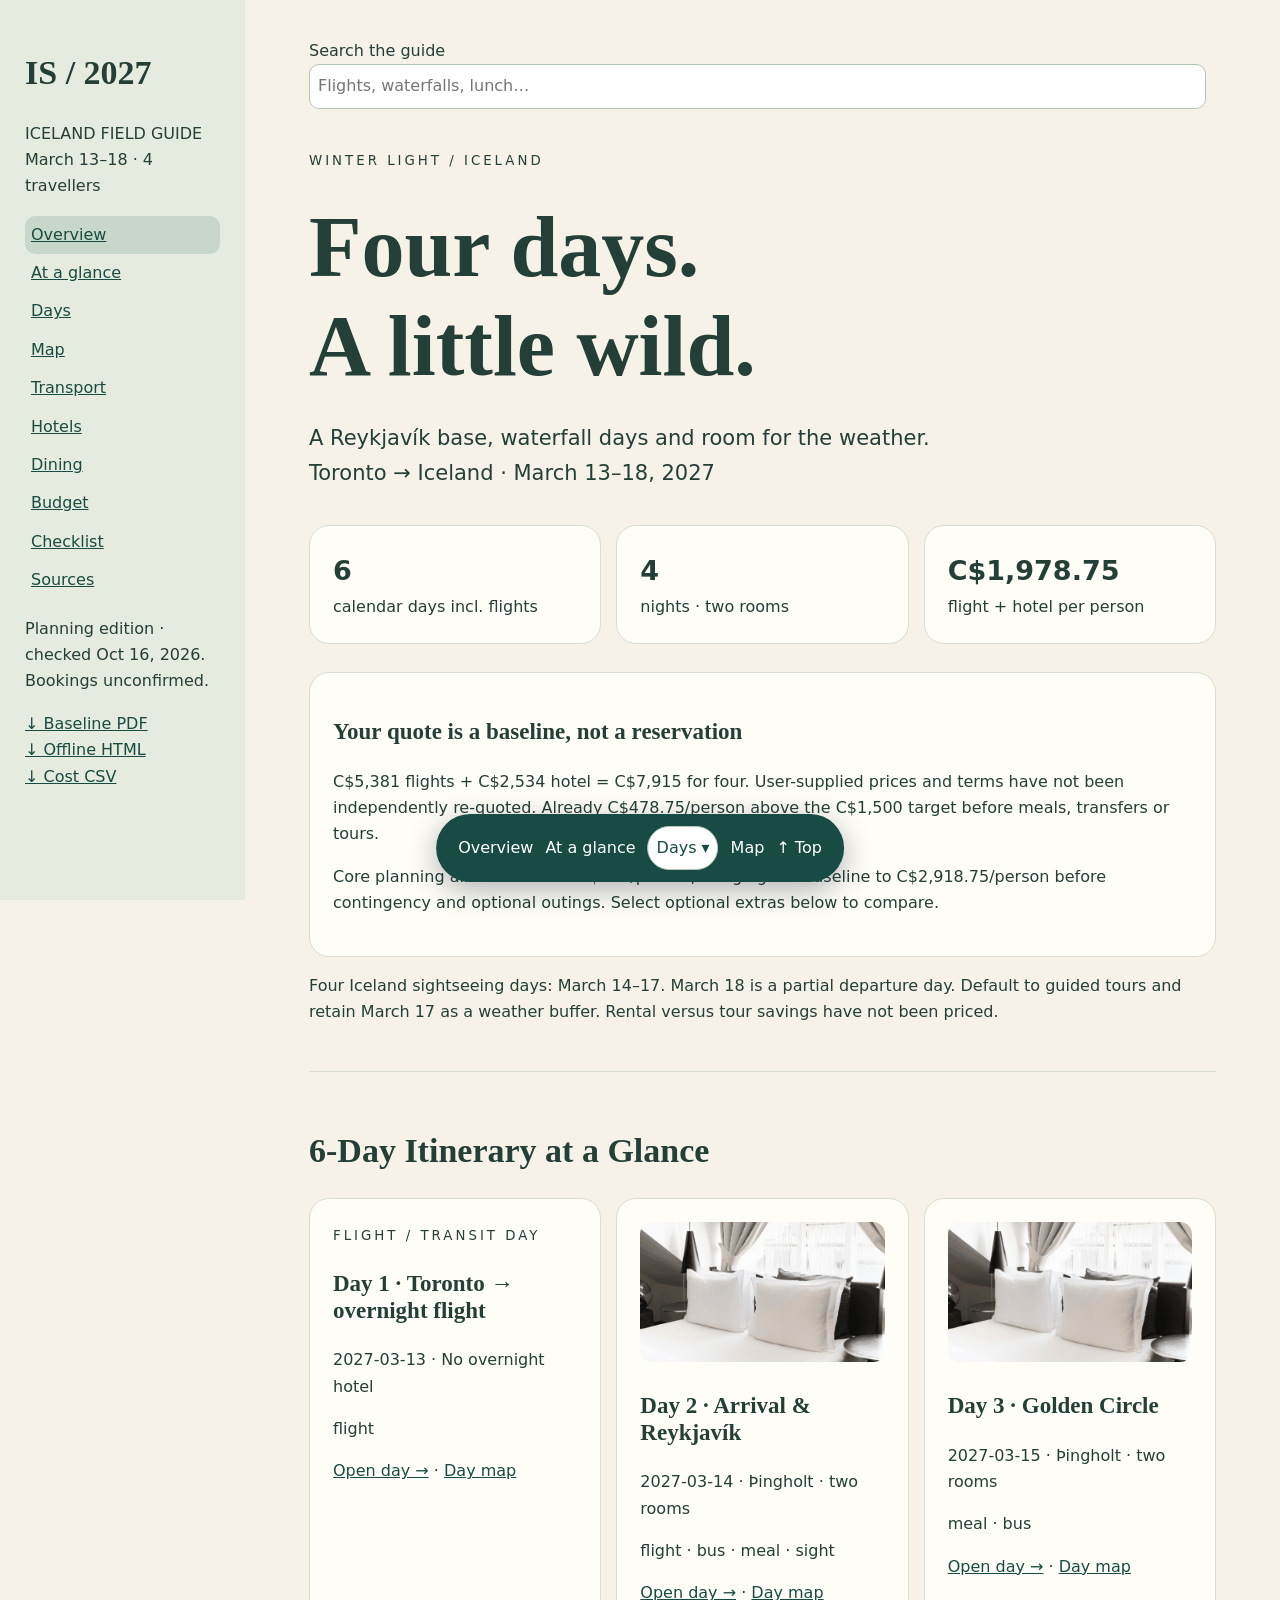
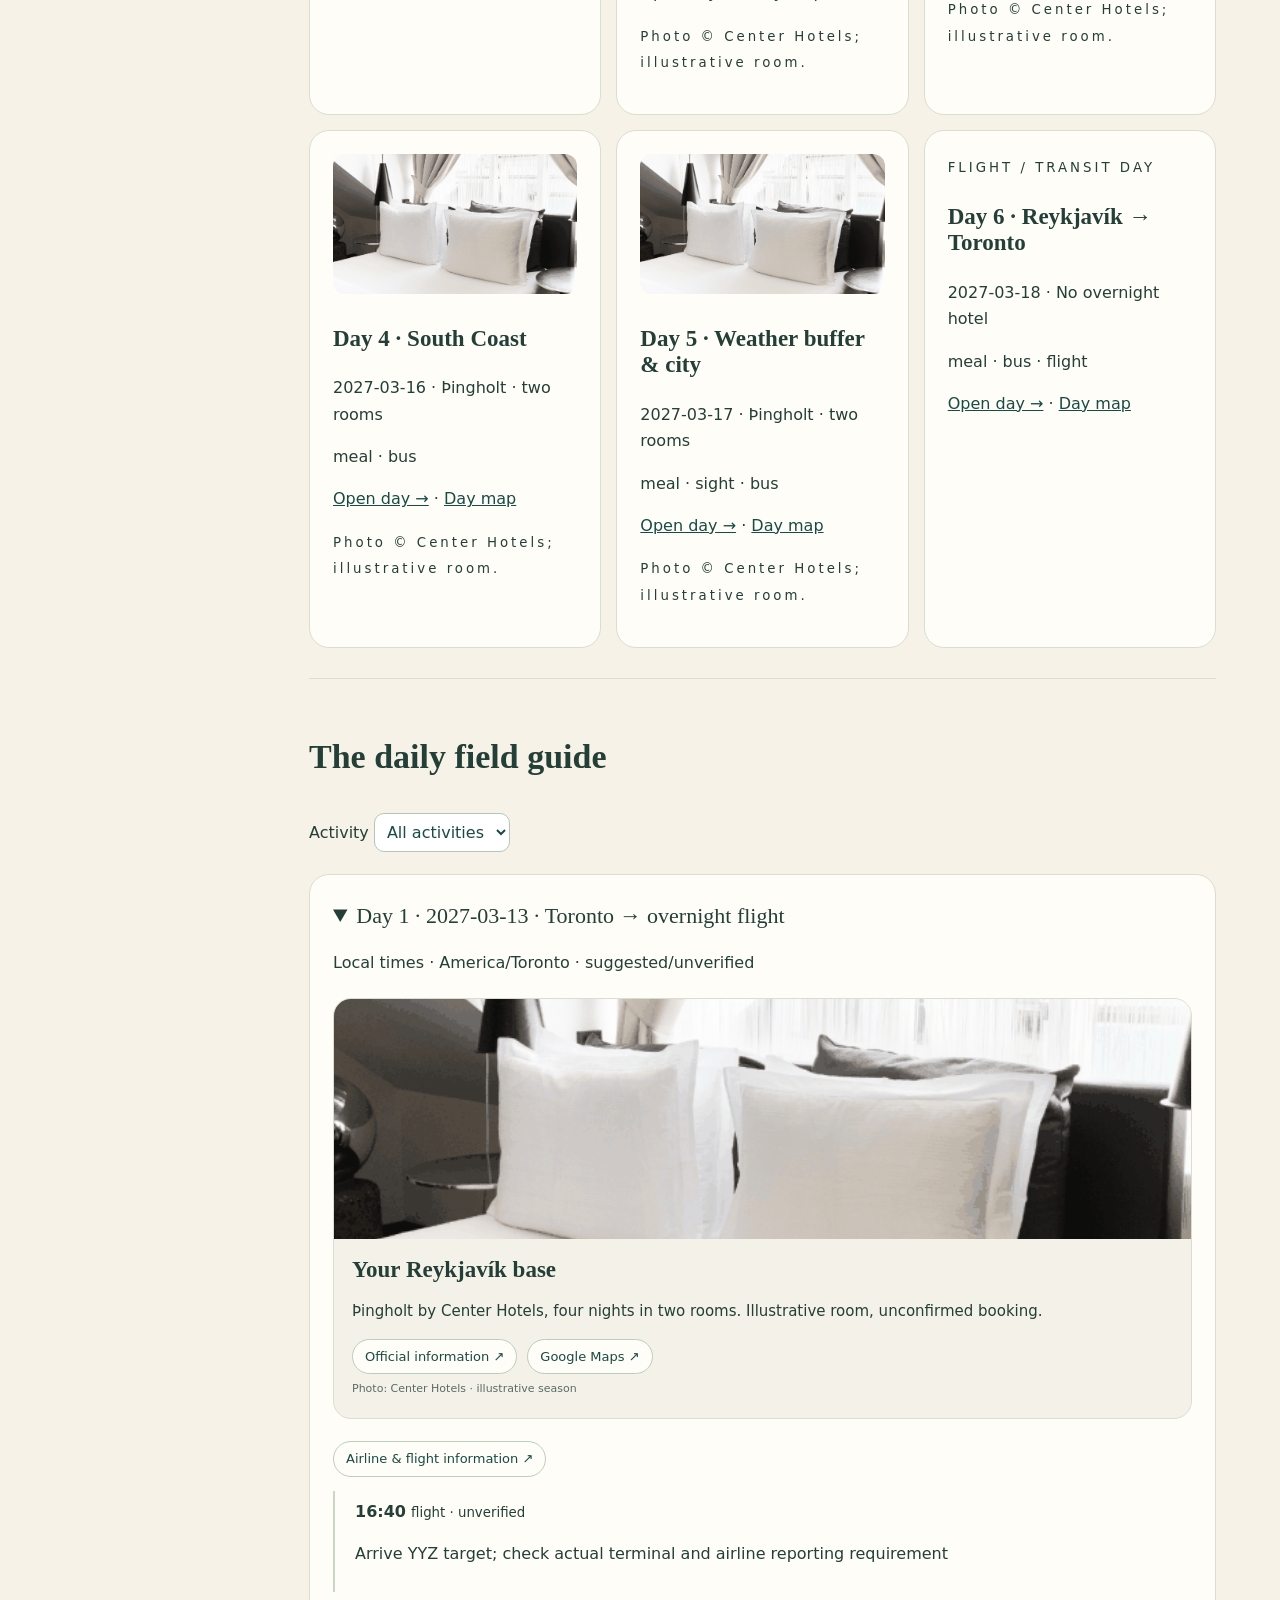
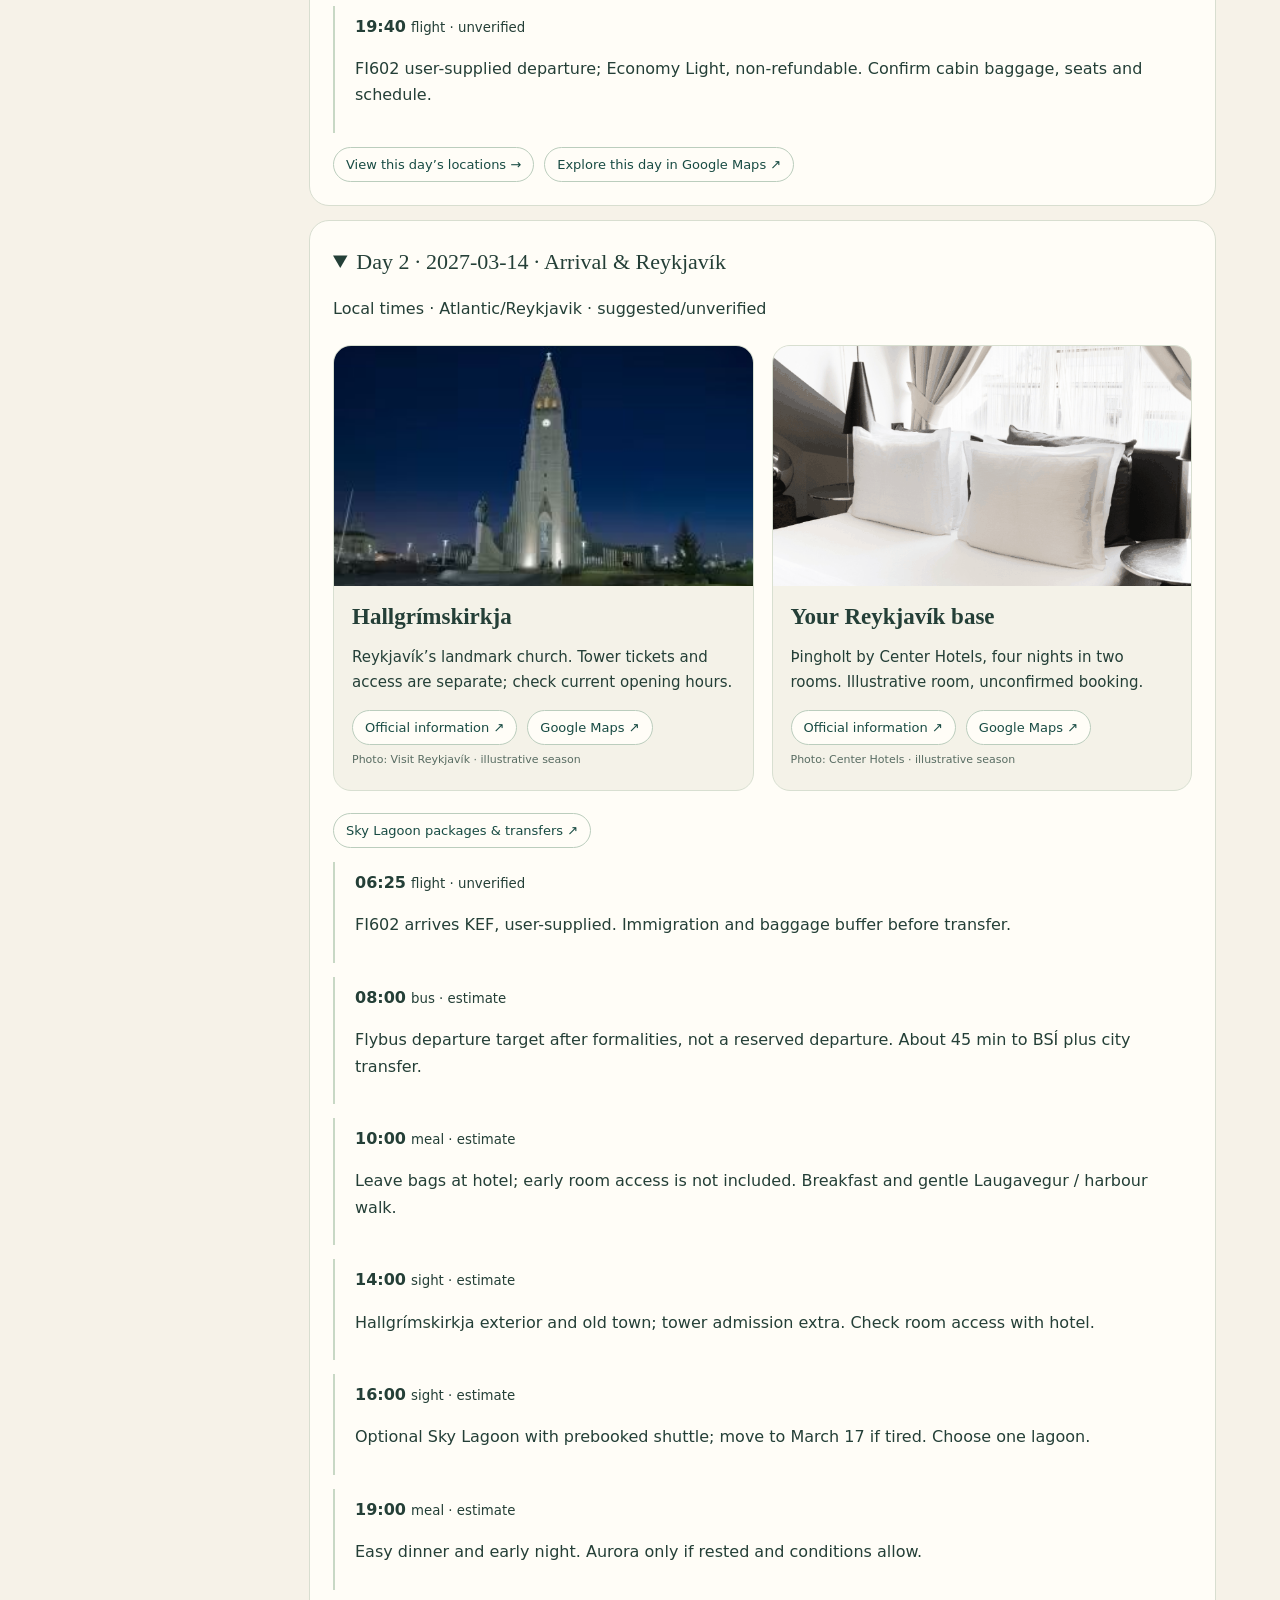
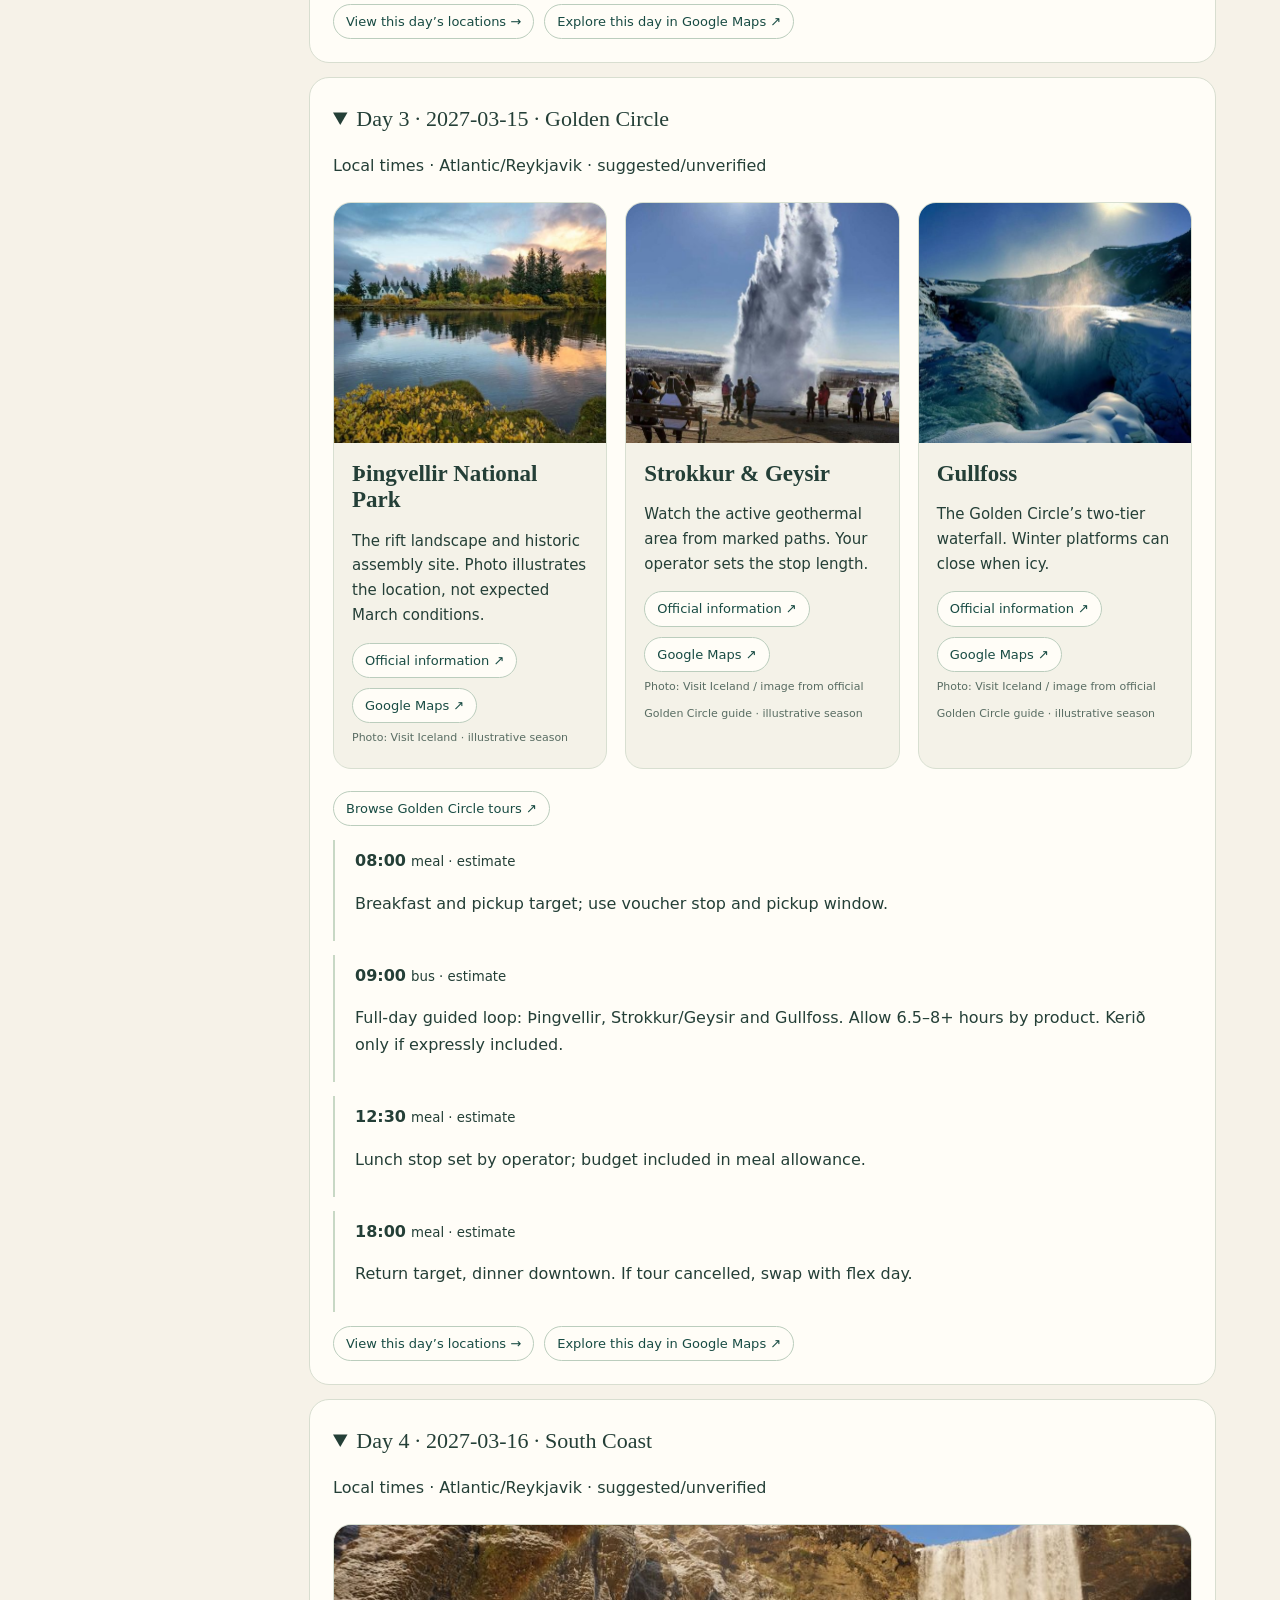
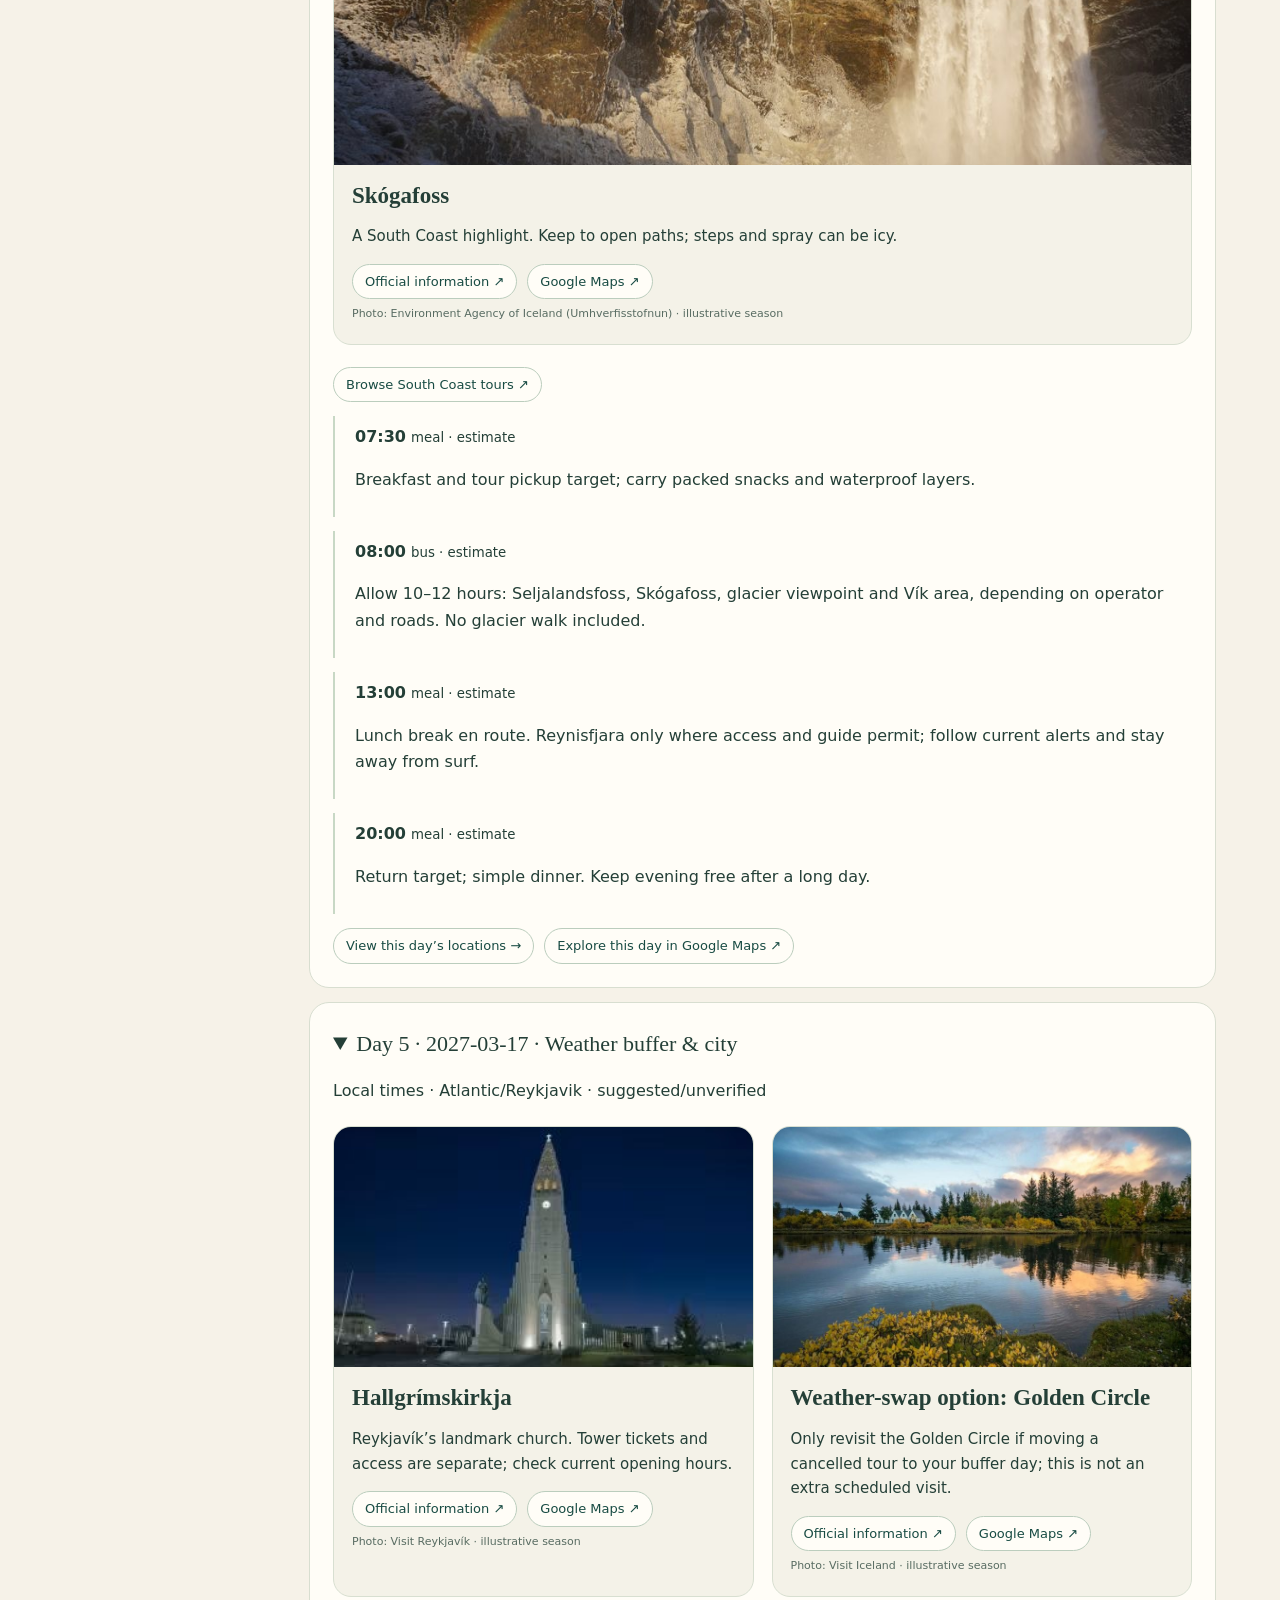
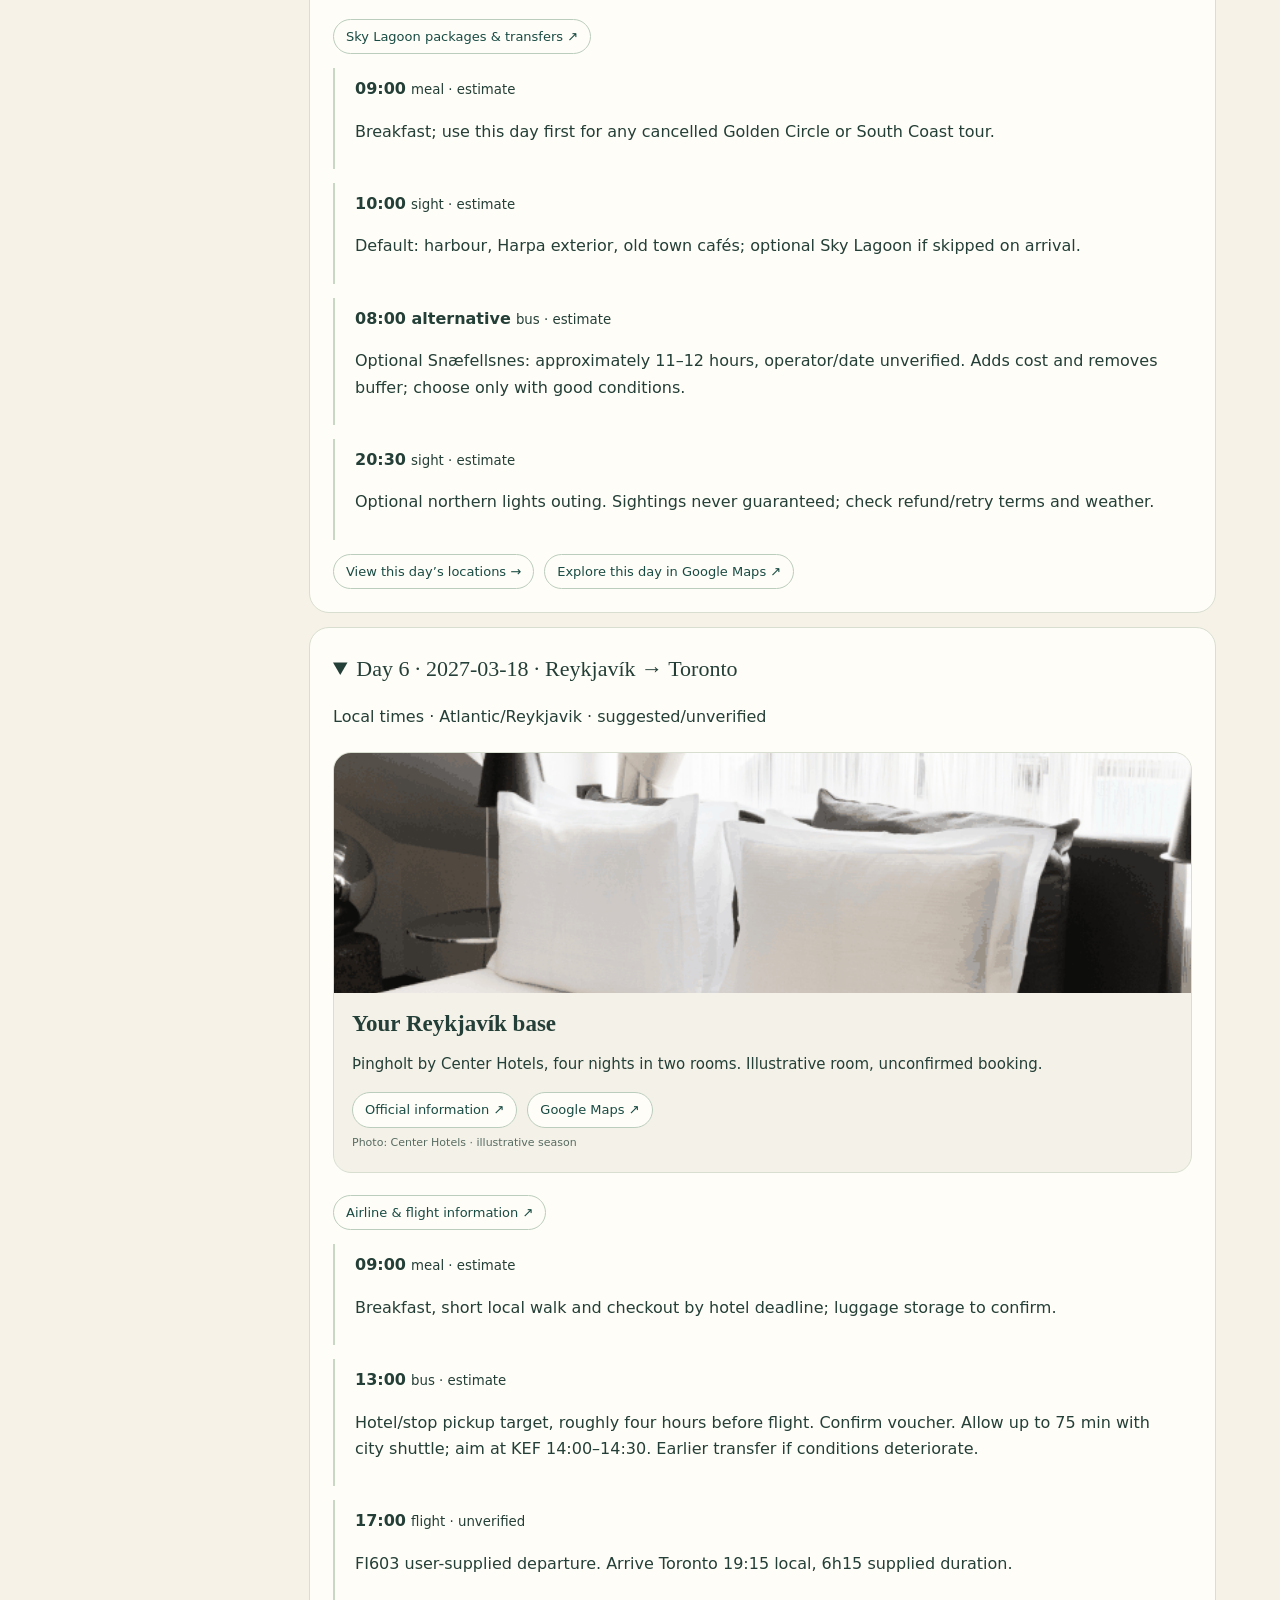
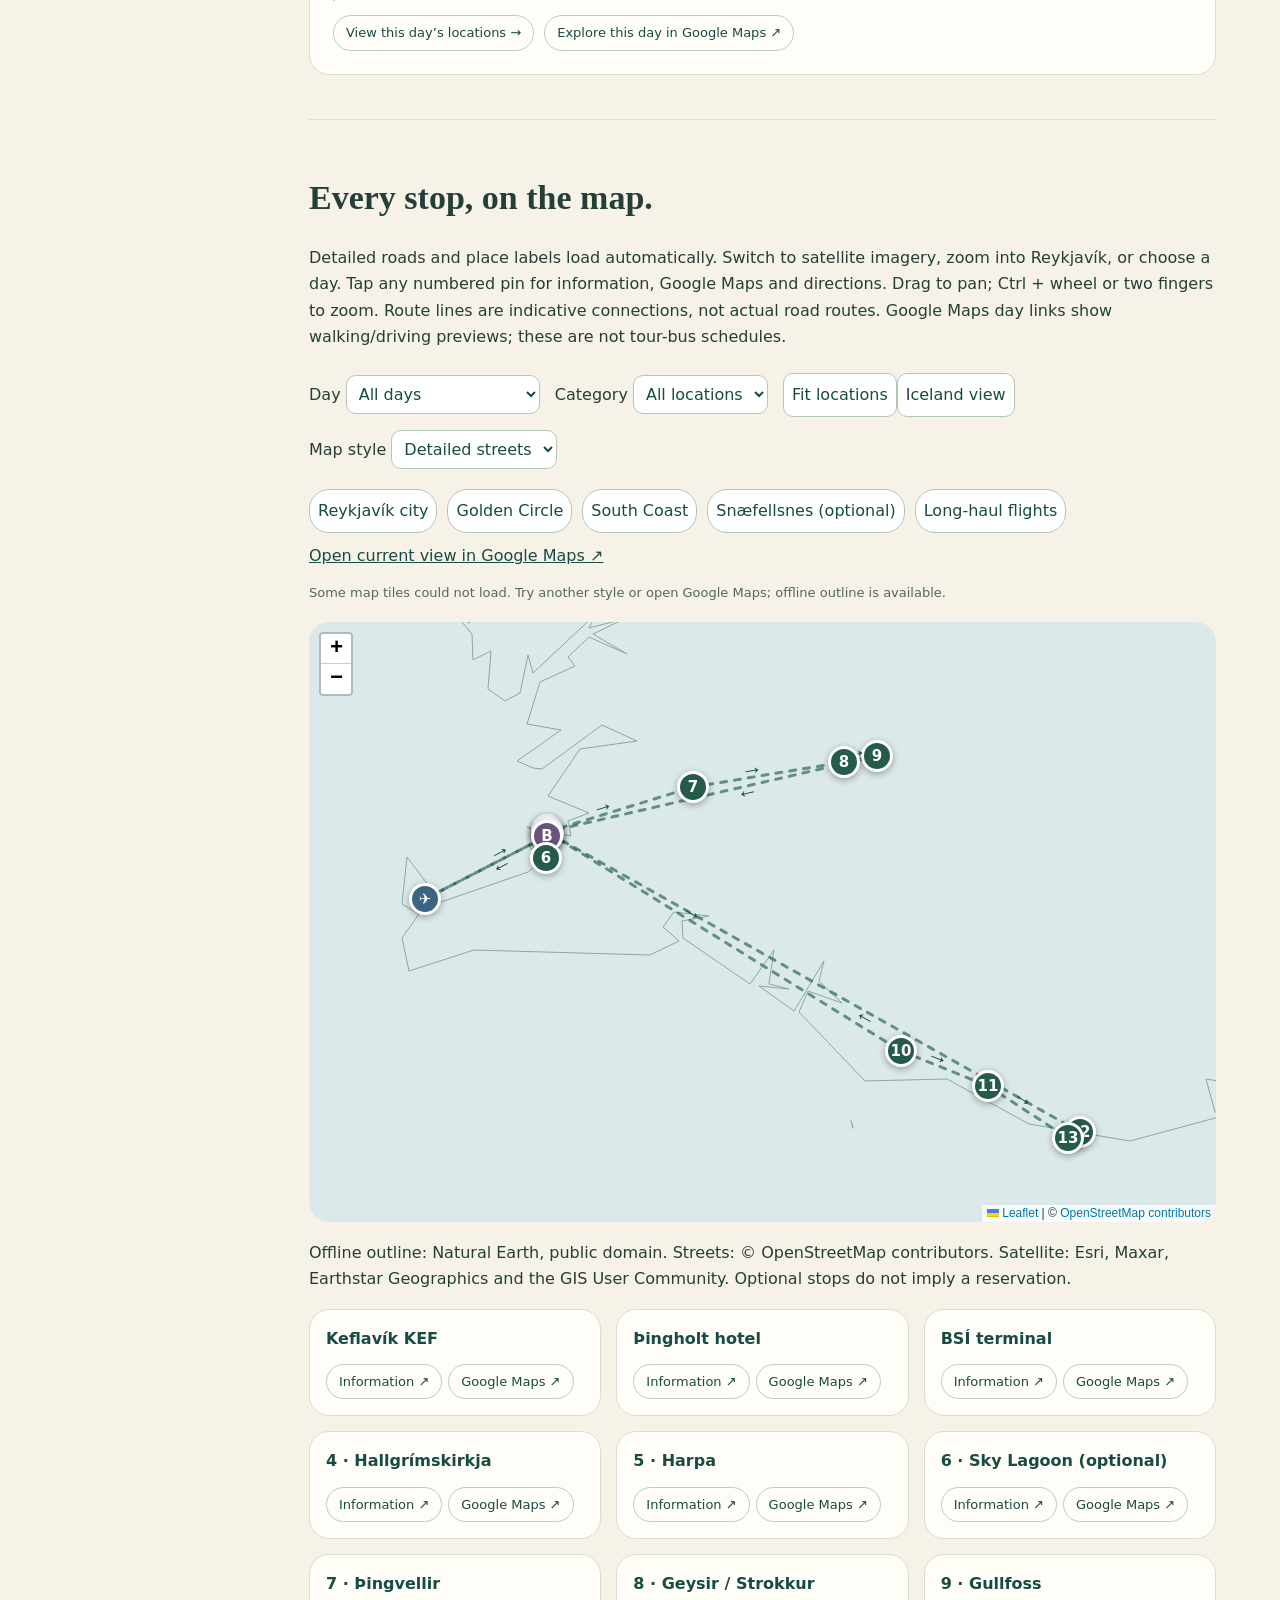
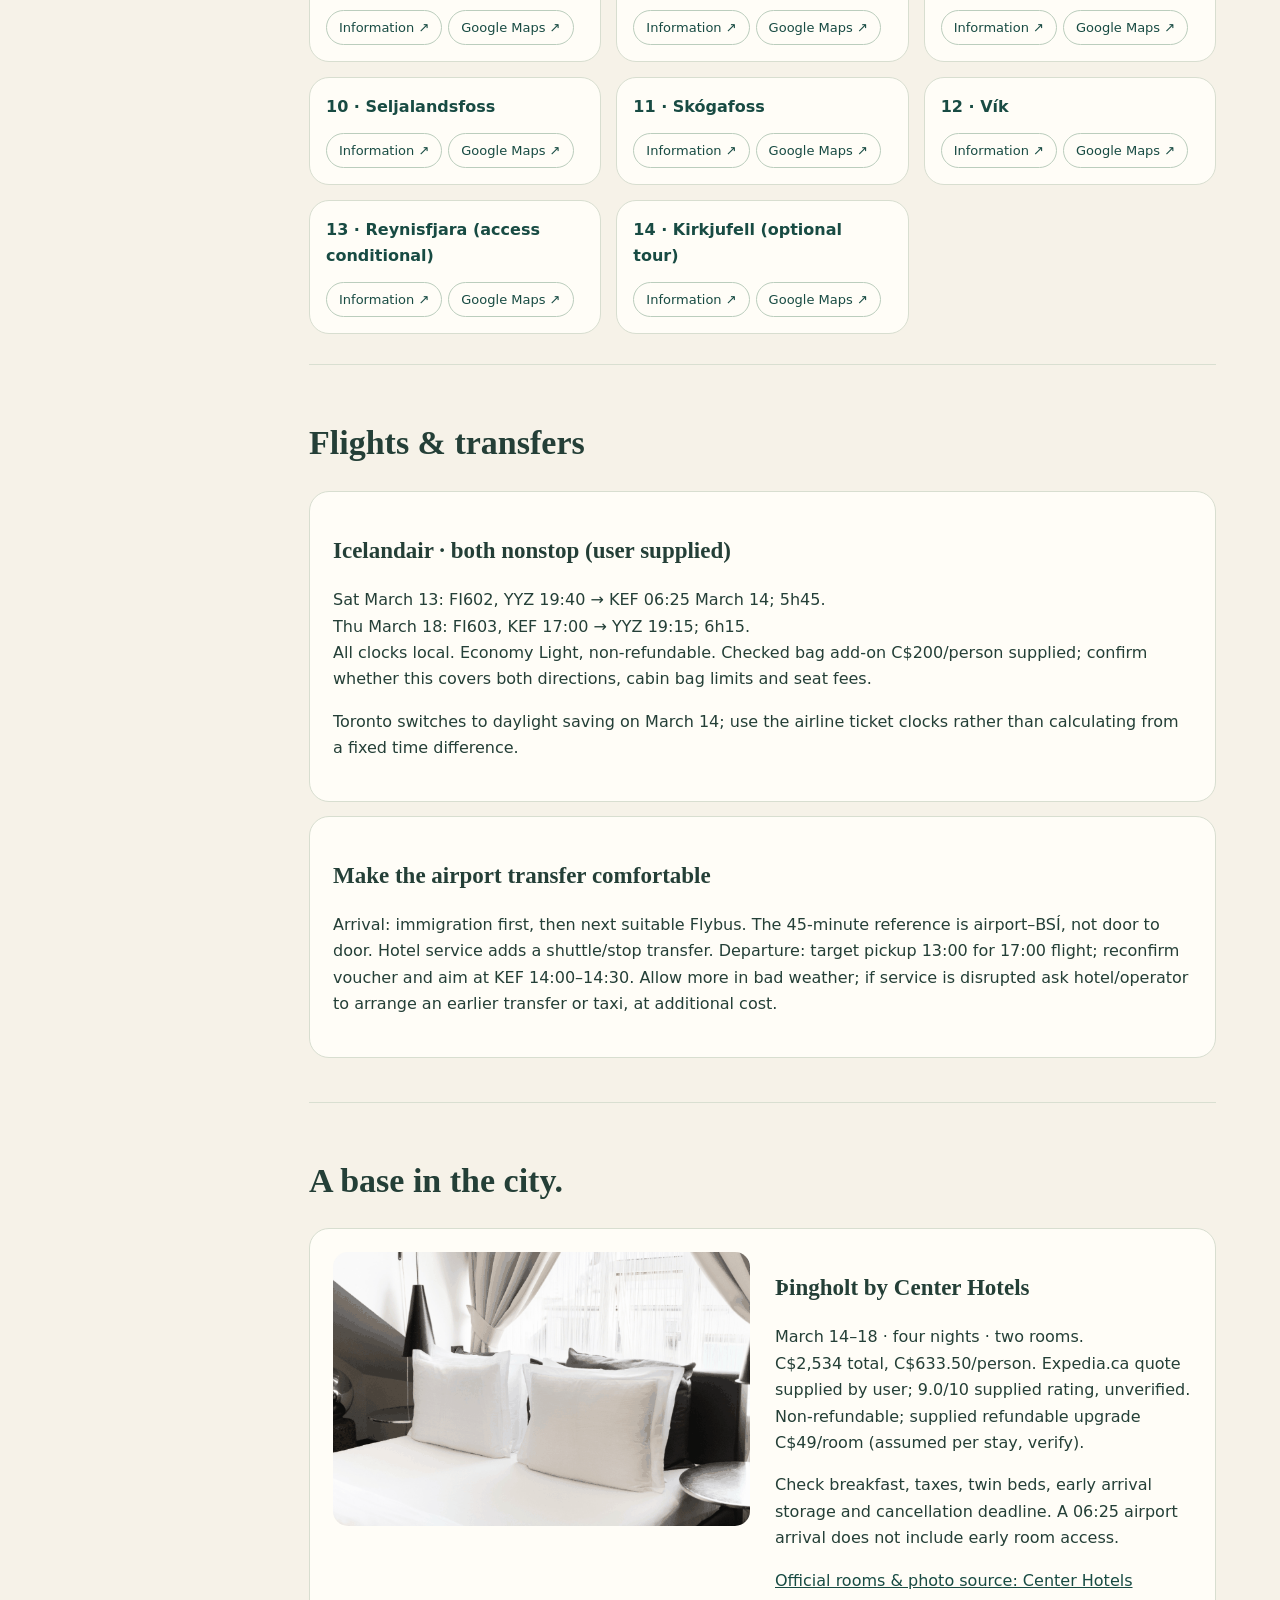
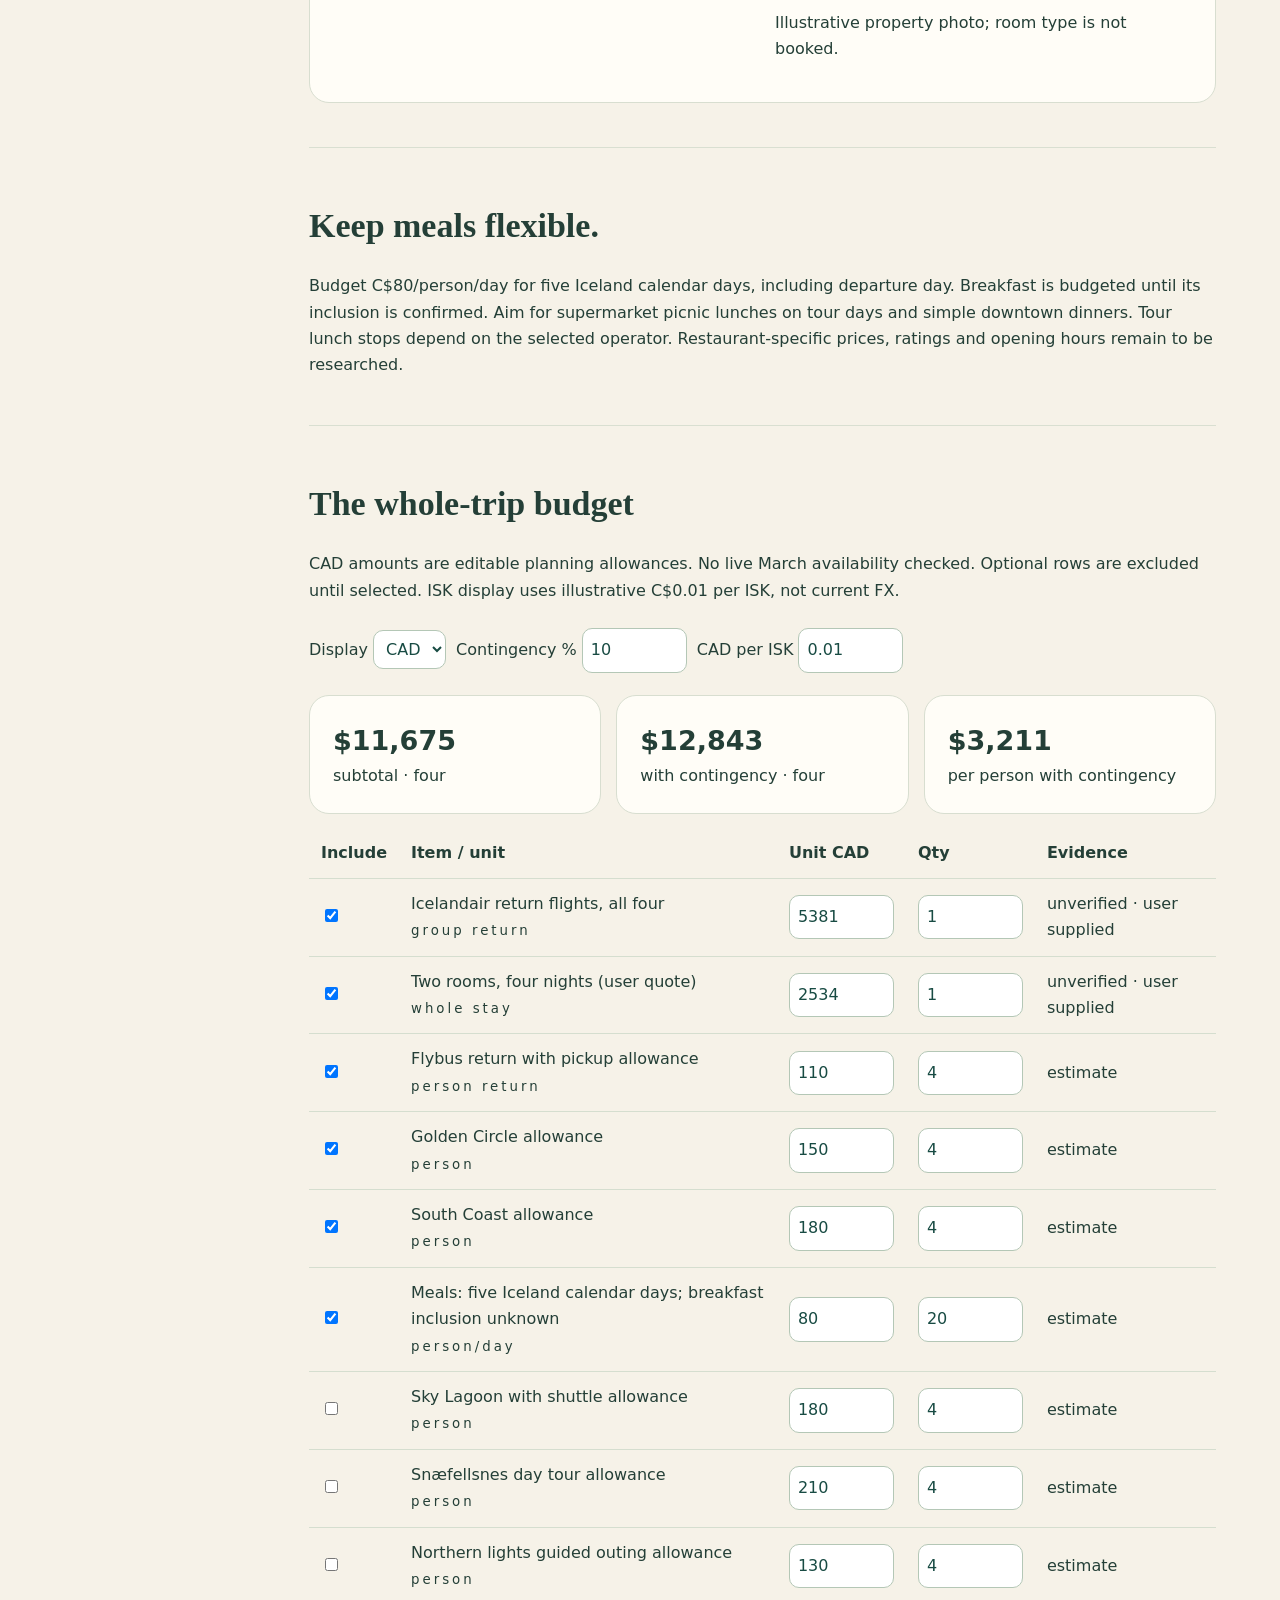
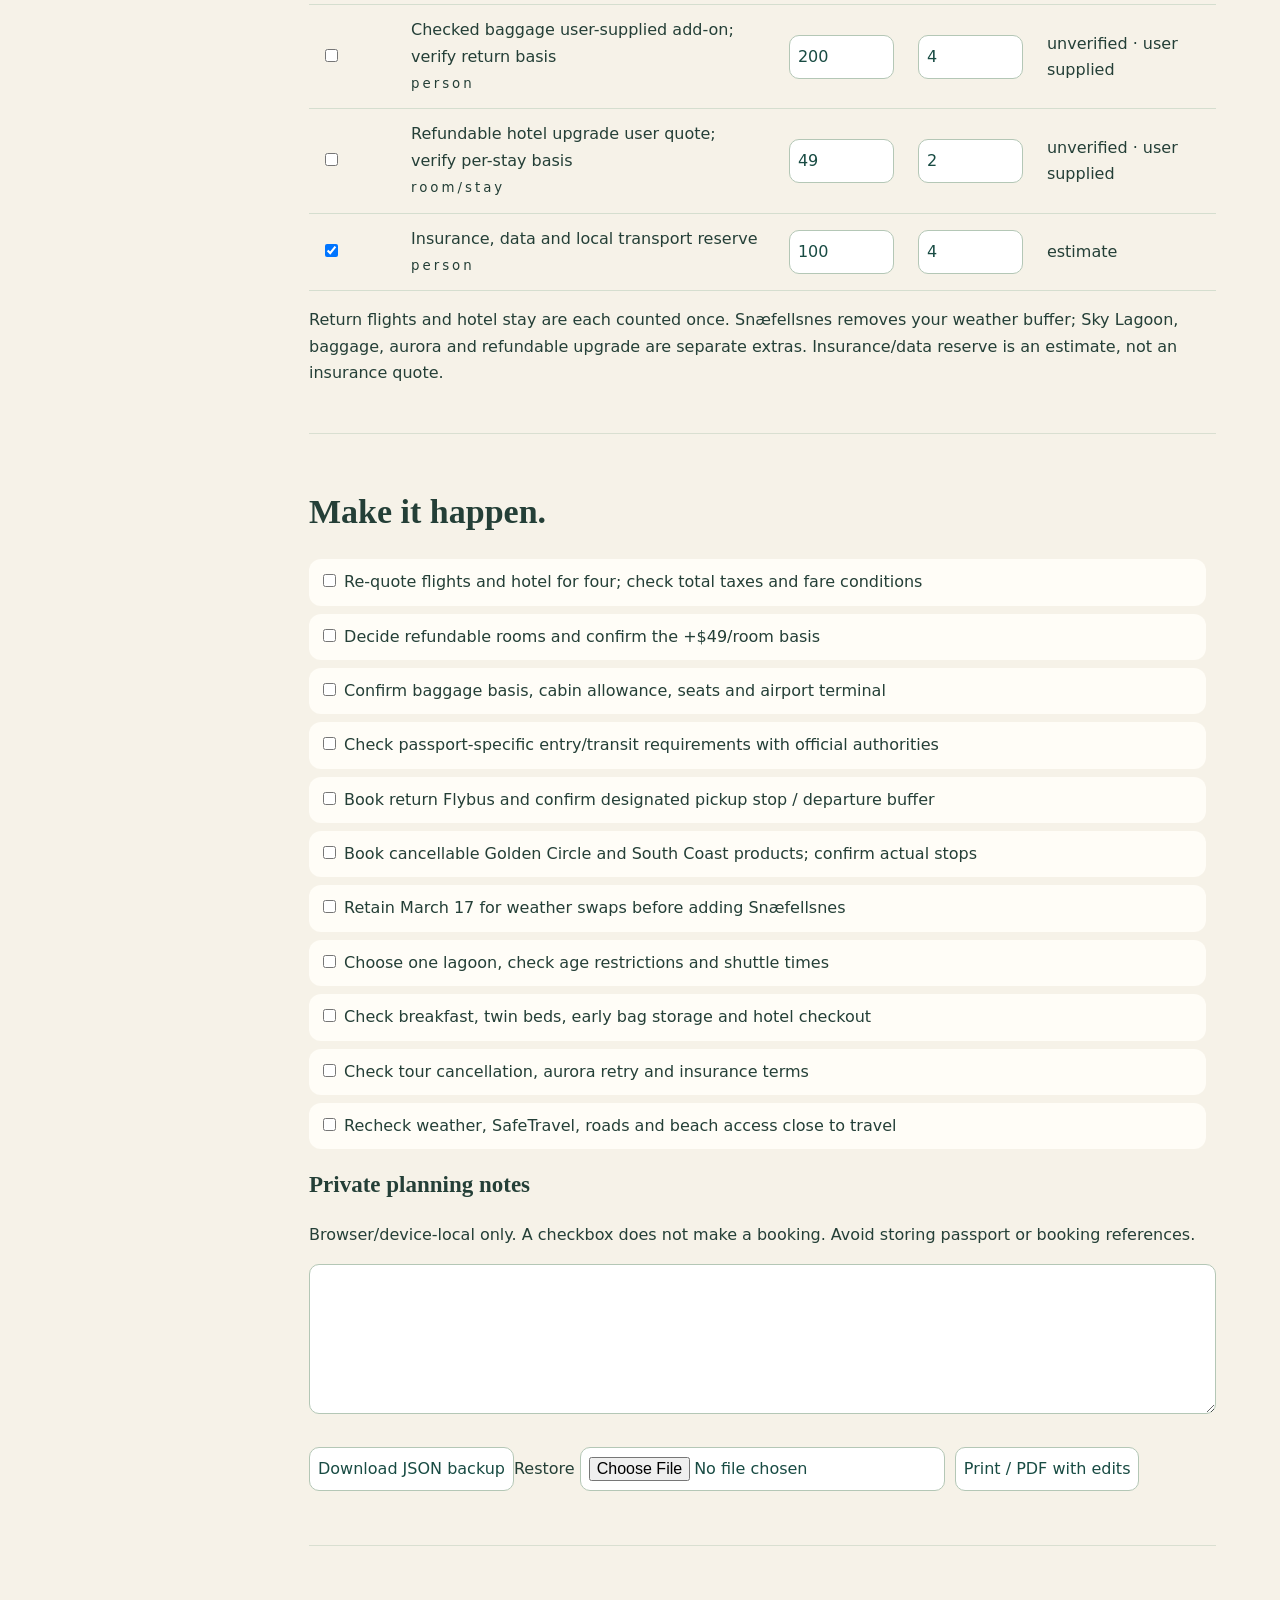
==== commit 741b14ef: "Improve map detail and add daily attraction photos with official and Google Maps links" ====
--- a/index.html
+++ b/index.html
@@ -1 +1 @@
-<!doctype html><html lang="en"><meta charset="utf-8"><meta name="viewport" content="width=device-width,initial-scale=1"><title>Iceland · March 2027 Field Guide</title><link rel="stylesheet" href="assets/leaflet.css"><link rel="stylesheet" href="styles.css"><body><aside><h2>IS / 2027</h2><p>ICELAND FIELD GUIDE<br>March 13–18 · 4 travellers</p><nav id="side"></nav><p>Planning edition · checked Oct 16, 2026.<br>Bookings unconfirmed.</p><a href="iceland-guide.pdf">↓ Baseline PDF</a><br><a href="offline-guide.html" download>↓ Offline HTML</a><br><a href="costs.csv">↓ Cost CSV</a></aside><main><label class="search">Search the guide <input id="search" type="search" placeholder="Flights, waterfalls, lunch…"></label><div id="results"></div><section id="overview"><small>WINTER LIGHT / ICELAND</small><h1>Four days.<br>A little wild.</h1><p class="lede">A Reykjavík base, waterfall days and room for the weather.<br>Toronto → Iceland · March 13–18, 2027</p><div class="stats"><article><b>6</b>calendar days incl. flights</article><article><b>4</b>nights · two rooms</article><article><b>C$1,978.75</b>flight + hotel per person</article></div><article><h3>Your quote is a baseline, not a reservation</h3><p>C$5,381 flights + C$2,534 hotel = C$7,915 for four. User-supplied prices and terms have not been independently re-quoted. Already C$478.75/person above the C$1,500 target before meals, transfers or tours.</p><p>Core planning allowances add C$940/person, bringing the baseline to C$2,918.75/person before contingency and optional outings. Select optional extras below to compare.</p></article><p>Four Iceland sightseeing days: March 14–17. March 18 is a partial departure day. Default to guided tours and retain March 17 as a weather buffer. Rental versus tour savings have not been priced.</p></section><section id="glance"><h2>6-Day Itinerary at a Glance</h2><div class="grid" id="cards"></div></section><section id="days"><h2>The daily field guide</h2><label>Activity <select id="activity"><option value="">All activities</option><option>flight</option><option>bus</option><option>meal</option><option>sight</option></select></label><div id="timeline"></div></section><section id="map"><h2>Every stop, on the map.</h2><p>Drag to pan; Ctrl + wheel to zoom, two fingers on mobile. Approximate coordinates; lines indicate connections, not roads or flight tracks.</p><label>Day <select id="mapday"><option value="">All days</option></select></label> <label>Category <select id="category"><option value="">All locations</option><option>airport</option><option>hotel</option><option>station</option><option>sight</option></select></label> <button id="fit">Fit locations</button><button id="iceland">Iceland view</button><label><input type="checkbox" id="streets">Online street map</label><div id="geomap" tabindex="0" aria-label="Trip map"></div><p>Offline land outline: Natural Earth, public domain. Online detail: © OpenStreetMap contributors. Optional stops do not imply a reservation.</p><div id="locations" class="grid"></div></section><section id="transport"><h2>Flights & transfers</h2><article><h3>Icelandair · both nonstop (user supplied)</h3><p>Sat March 13: FI602, YYZ 19:40 → KEF 06:25 March 14; 5h45.<br>Thu March 18: FI603, KEF 17:00 → YYZ 19:15; 6h15.<br>All clocks local. Economy Light, non-refundable. Checked bag add-on C$200/person supplied; confirm whether this covers both directions, cabin bag limits and seat fees.</p><p>Toronto switches to daylight saving on March 14; use the airline ticket clocks rather than calculating from a fixed time difference.</p></article><article><h3>Make the airport transfer comfortable</h3><p>Arrival: immigration first, then next suitable Flybus. The 45-minute reference is airport–BSÍ, not door to door. Hotel service adds a shuttle/stop transfer. Departure: target pickup 13:00 for 17:00 flight; reconfirm voucher and aim at KEF 14:00–14:30. Allow more in bad weather; if service is disrupted ask hotel/operator to arrange an earlier transfer or taxi, at additional cost.</p></article></section><section id="hotels"><h2>A base in the city.</h2><article class="hotel"><img src="assets/hotel.png" alt="Standard room at Þingholt by Center Hotels"><div><h3>Þingholt by Center Hotels</h3><p>March 14–18 · four nights · two rooms.<br>C$2,534 total, C$633.50/person. Expedia.ca quote supplied by user; 9.0/10 supplied rating, unverified. Non-refundable; supplied refundable upgrade C$49/room (assumed per stay, verify).</p><p>Check breakfast, taxes, twin beds, early arrival storage and cancellation deadline. A 06:25 airport arrival does not include early room access.</p><a href="https://www.centerhotels.com/en/hotel-thingholt-reykjavik-rooms">Official rooms & photo source: Center Hotels</a><p>Illustrative property photo; room type is not booked.</p></div></article></section><section id="dining"><h2>Keep meals flexible.</h2><p>Budget C$80/person/day for five Iceland calendar days, including departure day. Breakfast is budgeted until its inclusion is confirmed. Aim for supermarket picnic lunches on tour days and simple downtown dinners. Tour lunch stops depend on the selected operator. Restaurant-specific prices, ratings and opening hours remain to be researched.</p></section><section id="budget"><h2>The whole-trip budget</h2><p>CAD amounts are editable planning allowances. No live March availability checked. Optional rows are excluded until selected. ISK display uses illustrative C$0.01 per ISK, not current FX.</p><label>Display <select id="currency"><option>CAD</option><option>ISK</option></select></label><label>Contingency % <input type="number" id="reserve" value="10" min="0" max="100"></label><label>CAD per ISK <input id="fx" type="number" value="0.01" step="0.001" min="0.001"></label><div class="stats" id="totals"></div><div class="tablewrap"><table><thead><tr><th>Include</th><th>Item / unit</th><th>Unit CAD</th><th>Qty</th><th>Evidence</th></tr></thead><tbody id="costs"></tbody></table></div><p>Return flights and hotel stay are each counted once. Snæfellsnes removes your weather buffer; Sky Lagoon, baggage, aurora and refundable upgrade are separate extras. Insurance/data reserve is an estimate, not an insurance quote.</p></section><section id="checklist"><h2>Make it happen.</h2><div id="checks"></div><h3>Private planning notes</h3><p>Browser/device-local only. A checkbox does not make a booking. Avoid storing passport or booking references.</p><textarea id="notes" rows="5" aria-label="Trip notes"></textarea><p><button id="backup">Download JSON backup</button><label>Restore <input type="file" id="restore" accept=".json"></label><button id="print">Print / PDF with edits</button></p><p id="feedback" role="status"></p></section><section id="sources"><h2>Sources & remaining checks</h2><p>Official published references checked October 16, 2026; operator links do not establish 2027 schedules, rates or inventory. All daily event times are suggestions except the user-supplied flight clocks, which still need ticket verification. Entry requirements depend on each traveller’s passport.</p><div id="sourceList"></div><article><h3>Winter flexibility</h3><p>Recheck SafeTravel and weather before each excursion. Skip closed paths, glacier walking and unsafe beach access. Aurora and tours depend on conditions. Blue Lagoon is an alternative requiring a separate booking and current access checks; it is not included. No Ring Road, highlands or distant glacier-lagoon day trip is planned.</p><p>The Monday fare-watch text was supplied as context; this guide does not create or verify an automation.</p></article></section><footer>Iceland 2027 · Independent planning edition · All prices CAD unless selected otherwise</footer></main><nav class="float"><a href="#overview">Overview</a><a href="#glance">At a glance</a><button id="daybutton" aria-expanded="false" aria-controls="daymenu">Days ▾</button><a href="#map">Map</a><a href="#overview">↑ Top</a><div id="daymenu" hidden></div></nav><script src="data.js"></script><script src="assets/leaflet.js"></script><script src="assets/outline.js"></script><script src="app.js"></script></body></html>
+<!doctype html><html lang="en"><meta charset="utf-8"><meta name="viewport" content="width=device-width,initial-scale=1"><title>Iceland · March 2027 Field Guide</title><link rel="stylesheet" href="assets/leaflet.css"><link rel="stylesheet" href="styles.css"><body><aside><h2>IS / 2027</h2><p>ICELAND FIELD GUIDE<br>March 13–18 · 4 travellers</p><nav id="side"></nav><p>Planning edition · checked Oct 16, 2026.<br>Bookings unconfirmed.</p><a href="iceland-guide.pdf">↓ Baseline PDF</a><br><a href="offline-guide.html" download>↓ Offline HTML</a><br><a href="costs.csv">↓ Cost CSV</a></aside><main><label class="search">Search the guide <input id="search" type="search" placeholder="Flights, waterfalls, lunch…"></label><div id="results"></div><section id="overview"><small>WINTER LIGHT / ICELAND</small><h1>Four days.<br>A little wild.</h1><p class="lede">A Reykjavík base, waterfall days and room for the weather.<br>Toronto → Iceland · March 13–18, 2027</p><div class="stats"><article><b>6</b>calendar days incl. flights</article><article><b>4</b>nights · two rooms</article><article><b>C$1,978.75</b>flight + hotel per person</article></div><article><h3>Your quote is a baseline, not a reservation</h3><p>C$5,381 flights + C$2,534 hotel = C$7,915 for four. User-supplied prices and terms have not been independently re-quoted. Already C$478.75/person above the C$1,500 target before meals, transfers or tours.</p><p>Core planning allowances add C$940/person, bringing the baseline to C$2,918.75/person before contingency and optional outings. Select optional extras below to compare.</p></article><p>Four Iceland sightseeing days: March 14–17. March 18 is a partial departure day. Default to guided tours and retain March 17 as a weather buffer. Rental versus tour savings have not been priced.</p></section><section id="glance"><h2>6-Day Itinerary at a Glance</h2><div class="grid" id="cards"></div></section><section id="days"><h2>The daily field guide</h2><label>Activity <select id="activity"><option value="">All activities</option><option>flight</option><option>bus</option><option>meal</option><option>sight</option></select></label><div id="timeline"></div></section><section id="map"><h2>Every stop, on the map.</h2><p>Detailed roads and place labels load automatically. Switch to satellite imagery, zoom into Reykjavík, or choose a day. Tap any numbered pin for information, Google Maps and directions. Drag to pan; Ctrl + wheel or two fingers to zoom. Route lines are indicative connections, not actual road routes. Google Maps day links show walking/driving previews; these are not tour-bus schedules.</p><label>Day <select id="mapday"><option value="">All days</option></select></label> <label>Category <select id="category"><option value="">All locations</option><option>airport</option><option>hotel</option><option>station</option><option>sight</option></select></label> <button id="fit">Fit locations</button><button id="iceland">Iceland view</button><label>Map style <select id="mapstyle"><option value="street">Detailed streets</option><option value="satellite">Satellite</option><option value="offline">Offline outline</option></select></label><div class="map-regions"><button data-region="city">Reykjavík city</button><button data-region="circle">Golden Circle</button><button data-region="south">South Coast</button><button data-region="west">Snæfellsnes (optional)</button><button data-region="flights">Long-haul flights</button><a id="google-area" href="https://www.google.com/maps/@?api=1&amp;map_action=map&amp;center=64.1466%2C-21.9426&amp;zoom=12" target="_blank" rel="noopener">Open current view in Google Maps ↗</a></div><p id="map-status" role="status">Street and satellite detail require internet. Offline outlines remain bundled.</p><div id="geomap" tabindex="0" aria-label="Trip map"></div><p>Offline outline: Natural Earth, public domain. Streets: © OpenStreetMap contributors. Satellite: Esri, Maxar, Earthstar Geographics and the GIS User Community. Optional stops do not imply a reservation.</p><div id="locations" class="grid"></div></section><section id="transport"><h2>Flights & transfers</h2><article><h3>Icelandair · both nonstop (user supplied)</h3><p>Sat March 13: FI602, YYZ 19:40 → KEF 06:25 March 14; 5h45.<br>Thu March 18: FI603, KEF 17:00 → YYZ 19:15; 6h15.<br>All clocks local. Economy Light, non-refundable. Checked bag add-on C$200/person supplied; confirm whether this covers both directions, cabin bag limits and seat fees.</p><p>Toronto switches to daylight saving on March 14; use the airline ticket clocks rather than calculating from a fixed time difference.</p></article><article><h3>Make the airport transfer comfortable</h3><p>Arrival: immigration first, then next suitable Flybus. The 45-minute reference is airport–BSÍ, not door to door. Hotel service adds a shuttle/stop transfer. Departure: target pickup 13:00 for 17:00 flight; reconfirm voucher and aim at KEF 14:00–14:30. Allow more in bad weather; if service is disrupted ask hotel/operator to arrange an earlier transfer or taxi, at additional cost.</p></article></section><section id="hotels"><h2>A base in the city.</h2><article class="hotel"><img src="assets/hotel.png" alt="Standard room at Þingholt by Center Hotels"><div><h3>Þingholt by Center Hotels</h3><p>March 14–18 · four nights · two rooms.<br>C$2,534 total, C$633.50/person. Expedia.ca quote supplied by user; 9.0/10 supplied rating, unverified. Non-refundable; supplied refundable upgrade C$49/room (assumed per stay, verify).</p><p>Check breakfast, taxes, twin beds, early arrival storage and cancellation deadline. A 06:25 airport arrival does not include early room access.</p><a href="https://www.centerhotels.com/en/hotel-thingholt-reykjavik-rooms">Official rooms & photo source: Center Hotels</a><p>Illustrative property photo; room type is not booked.</p></div></article></section><section id="dining"><h2>Keep meals flexible.</h2><p>Budget C$80/person/day for five Iceland calendar days, including departure day. Breakfast is budgeted until its inclusion is confirmed. Aim for supermarket picnic lunches on tour days and simple downtown dinners. Tour lunch stops depend on the selected operator. Restaurant-specific prices, ratings and opening hours remain to be researched.</p></section><section id="budget"><h2>The whole-trip budget</h2><p>CAD amounts are editable planning allowances. No live March availability checked. Optional rows are excluded until selected. ISK display uses illustrative C$0.01 per ISK, not current FX.</p><label>Display <select id="currency"><option>CAD</option><option>ISK</option></select></label><label>Contingency % <input type="number" id="reserve" value="10" min="0" max="100"></label><label>CAD per ISK <input id="fx" type="number" value="0.01" step="0.001" min="0.001"></label><div class="stats" id="totals"></div><div class="tablewrap"><table><thead><tr><th>Include</th><th>Item / unit</th><th>Unit CAD</th><th>Qty</th><th>Evidence</th></tr></thead><tbody id="costs"></tbody></table></div><p>Return flights and hotel stay are each counted once. Snæfellsnes removes your weather buffer; Sky Lagoon, baggage, aurora and refundable upgrade are separate extras. Insurance/data reserve is an estimate, not an insurance quote.</p></section><section id="checklist"><h2>Make it happen.</h2><div id="checks"></div><h3>Private planning notes</h3><p>Browser/device-local only. A checkbox does not make a booking. Avoid storing passport or booking references.</p><textarea id="notes" rows="5" aria-label="Trip notes"></textarea><p><button id="backup">Download JSON backup</button><label>Restore <input type="file" id="restore" accept=".json"></label><button id="print">Print / PDF with edits</button></p><p id="feedback" role="status"></p></section><section id="sources"><h2>Sources & remaining checks</h2><p>Official published references checked October 16, 2026; operator links do not establish 2027 schedules, rates or inventory. All daily event times are suggestions except the user-supplied flight clocks, which still need ticket verification. Entry requirements depend on each traveller’s passport.</p><div id="sourceList"></div><article><h3>Winter flexibility</h3><p>Recheck SafeTravel and weather before each excursion. Skip closed paths, glacier walking and unsafe beach access. Aurora and tours depend on conditions. Blue Lagoon is an alternative requiring a separate booking and current access checks; it is not included. No Ring Road, highlands or distant glacier-lagoon day trip is planned.</p><p>The Monday fare-watch text was supplied as context; this guide does not create or verify an automation.</p></article></section><footer>Iceland 2027 · Independent planning edition · All prices CAD unless selected otherwise</footer></main><nav class="float"><a href="#overview">Overview</a><a href="#glance">At a glance</a><button id="daybutton" aria-expanded="false" aria-controls="daymenu">Days ▾</button><a href="#map">Map</a><a href="#overview">↑ Top</a><div id="daymenu" hidden></div></nav><script src="data.js"></script><script src="assets/leaflet.js"></script><script src="assets/outline.js"></script><script src="app.js"></script></body></html>
--- a/styles.css
+++ b/styles.css
@@ -1 +1,2 @@
 :root{--green:#184b43;--cream:#f6f2e8}*{box-sizing:border-box}body{margin:0;background:var(--cream);color:#243f37;font:16px/1.65 system-ui}aside{position:fixed;width:245px;height:100vh;padding:25px;background:#e6ebdf;overflow:auto}aside nav a{display:block;padding:6px;border-radius:10px}a{color:var(--green)}aside a[aria-current]{background:#c7d8ca}main{margin-left:245px;max-width:1250px;padding:30px 5% 110px}h1,h2,h3{font-family:Georgia,serif;line-height:1.15}h1{font-size:clamp(45px,7vw,86px);margin:25px 0}h2{font-size:34px}h3{font-size:23px}small{letter-spacing:3px}.lede{font-size:21px}section{padding:30px 0;scroll-margin-top:25px;border-bottom:1px solid #d9dfd1}article,.card,details{background:#fffdf7;border:1px solid #d8ded0;border-radius:20px;padding:23px;margin:14px 0}.grid{display:grid;grid-template-columns:repeat(auto-fit,minmax(240px,1fr));gap:15px}.grid .card{margin:0}.card img{width:100%;height:140px;object-fit:cover;border-radius:12px}.stats{display:flex;flex-wrap:wrap;gap:15px}.stats article{flex:1;min-width:170px}.stats b{display:block;font-size:27px}.hotel{display:grid;grid-template-columns:1fr 1fr;gap:25px}.hotel img{width:100%;border-radius:15px}input,select,button,textarea{font:inherit;border:1px solid #b4c7b6;border-radius:10px;padding:8px;background:white;color:var(--green)}input[type=number]{width:105px}textarea{width:100%}button{cursor:pointer}.search{display:block}.search input{width:100%}.float{position:fixed;bottom:18px;left:50%;transform:translateX(-50%);display:flex;gap:12px;align-items:center;background:var(--green);color:white;padding:12px 22px;border-radius:35px;z-index:1000;box-shadow:0 8px 30px #1235;white-space:nowrap}.float a{color:white;text-decoration:none}.float button{border-radius:30px}#daymenu{position:absolute;bottom:70px;background:#fffdf7;border:1px solid #b8ccba;padding:14px;border-radius:25px;width:310px;max-height:55vh;overflow:auto;left:20px}#daymenu a{display:block;color:var(--green);white-space:normal;padding:10px;border-bottom:1px solid #ddd}#geomap{height:490px;margin:18px 0;border-radius:20px;background:#dce9eb;z-index:1}.mapicon{background:#184b43;color:white;border-radius:50%;padding:4px;text-align:center}.plane{color:#184b43;font-size:24px}.tablewrap{overflow:auto}table{border-collapse:collapse;width:100%}td,th{padding:12px;border-bottom:1px solid #d5decf;text-align:left}summary{font-size:22px;font-family:Georgia;cursor:pointer}.event{border-left:2px solid #c8d8c5;padding:8px 20px;margin:14px 0}.event small{letter-spacing:0}footer{padding:25px}label{display:inline-block;margin:8px 10px 8px 0}.checkrow{display:block;background:#fffdf7;padding:10px;border-radius:12px}@media(max-width:800px){aside{position:sticky;top:0;width:100%;height:auto;padding:10px;z-index:900}aside h2,aside p,aside>a{display:none}aside nav{display:flex;overflow:auto;white-space:nowrap;gap:12px}main{margin:0;padding:20px 20px 100px}.hotel{grid-template-columns:1fr}section{scroll-margin-top:70px}.float{gap:10px;padding:10px 15px;font-size:13px}#geomap{height:400px}}@media print{aside,.float,.search,button,#map,label:has(input[type=file]){display:none}main{margin:0;padding:0;max-width:none}body{background:white}details{break-inside:avoid}section{padding:15px 0}h1{font-size:40px}.grid{display:block}.card{break-inside:avoid}.card img{display:none}}
+.day-gallery{display:grid;grid-template-columns:repeat(auto-fit,minmax(230px,1fr));gap:18px;margin:22px 0}.day-gallery figure{margin:0;background:#f4f2e8;border:1px solid #d8dfd1;border-radius:18px;overflow:hidden}.day-gallery img{width:100%;height:240px;object-fit:cover;display:block}.day-gallery figcaption{padding:18px}.day-gallery h3{margin:0 0 12px}.day-gallery p{font-size:15px}.day-gallery small{letter-spacing:0;font-size:11px;color:#586c62}.place-links,.map-regions,.day-links{display:flex;flex-wrap:wrap;gap:10px;align-items:center}.place-links a,.day-links a{display:inline-block;border:1px solid #bbcdbd;padding:6px 12px;border-radius:20px;text-decoration:none;background:#fffdf7;font-size:13px}.map-regions{margin:12px 0}.map-regions button{border-radius:20px}.map-pin{border-radius:50%;background:#245b4b;border:3px solid white;box-shadow:0 2px 7px #0005;color:white;text-align:center;font:bold 15px/26px system-ui}.map-pin.hotel{background:#a55f30}.map-pin.airport{background:#3d6382}.map-pin.station{background:#68547d}.place-label{font:12px system-ui;border-radius:8px;box-shadow:0 1px 5px #0002}.map-popup h3{font-size:19px;margin:7px 0}.map-popup a{line-height:2}.route-icon{color:#184b43;font-size:22px}.route-icon>div{line-height:24px}.location-card{padding:16px;margin:0}.location-card button{border:0;background:transparent;text-align:left;padding:0 0 12px}.location-card .place-links{gap:6px}#geomap{height:600px}#map-status{font-size:13px;color:#53685e}@media(max-width:800px){.day-gallery{grid-template-columns:1fr}.day-gallery img{height:220px}#geomap{height:480px}.map-regions button{font-size:13px}.day-gallery figcaption{padding:15px}}@media print{.day-gallery{grid-template-columns:1fr 1fr}.day-gallery figure{break-inside:avoid}.day-gallery img{height:150px}.place-links{display:none}}
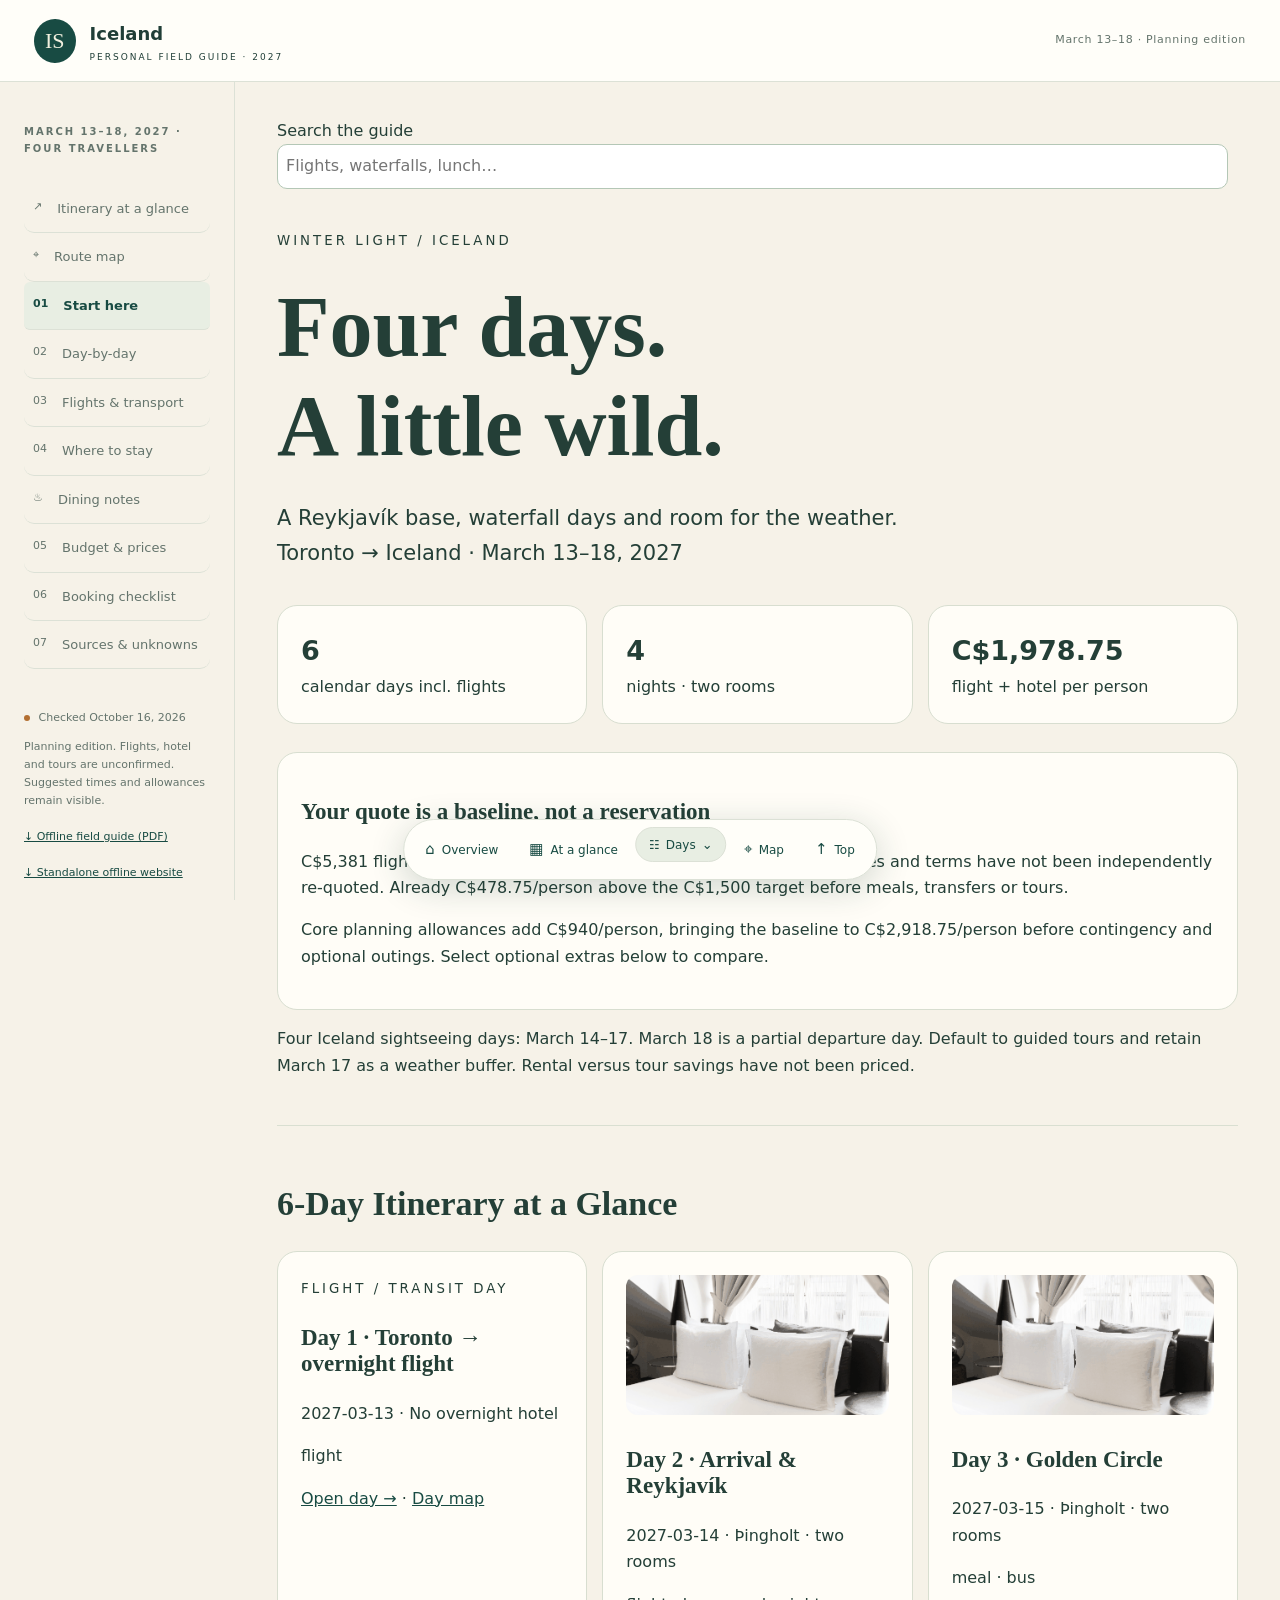
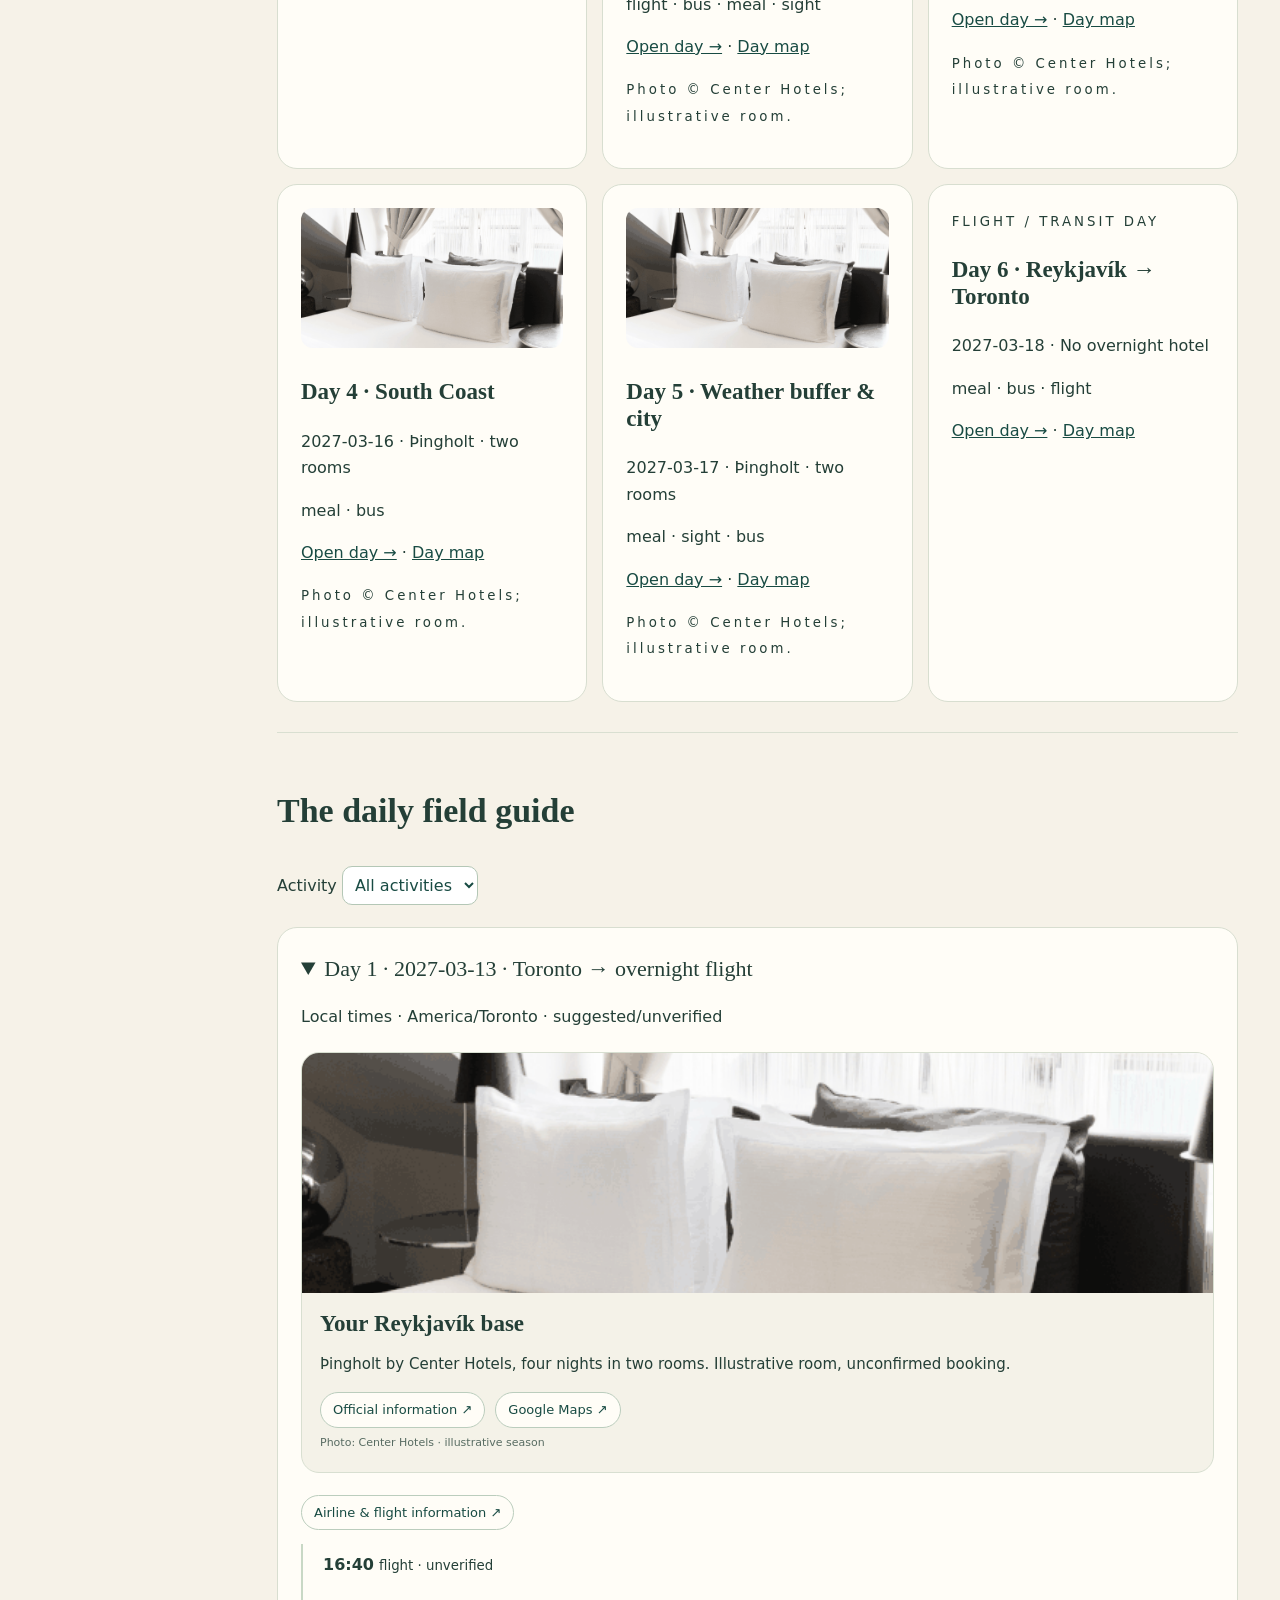
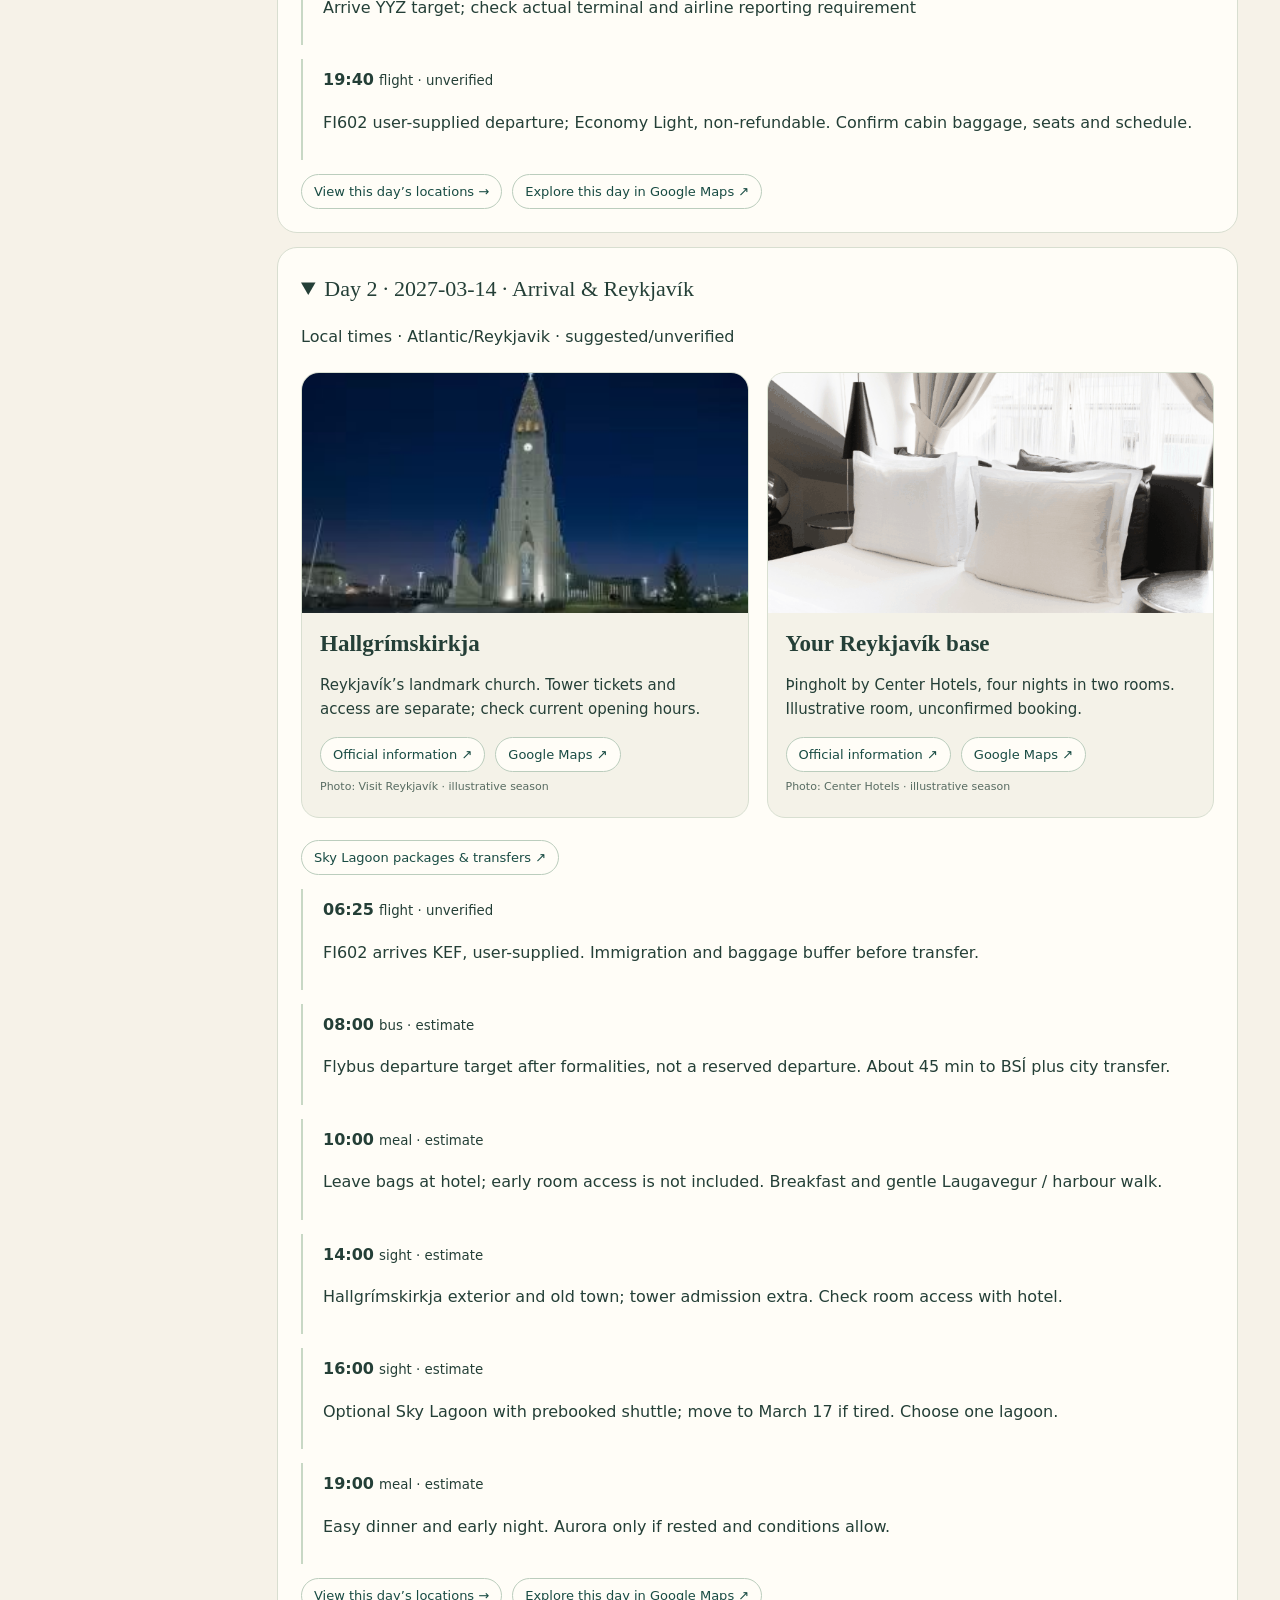
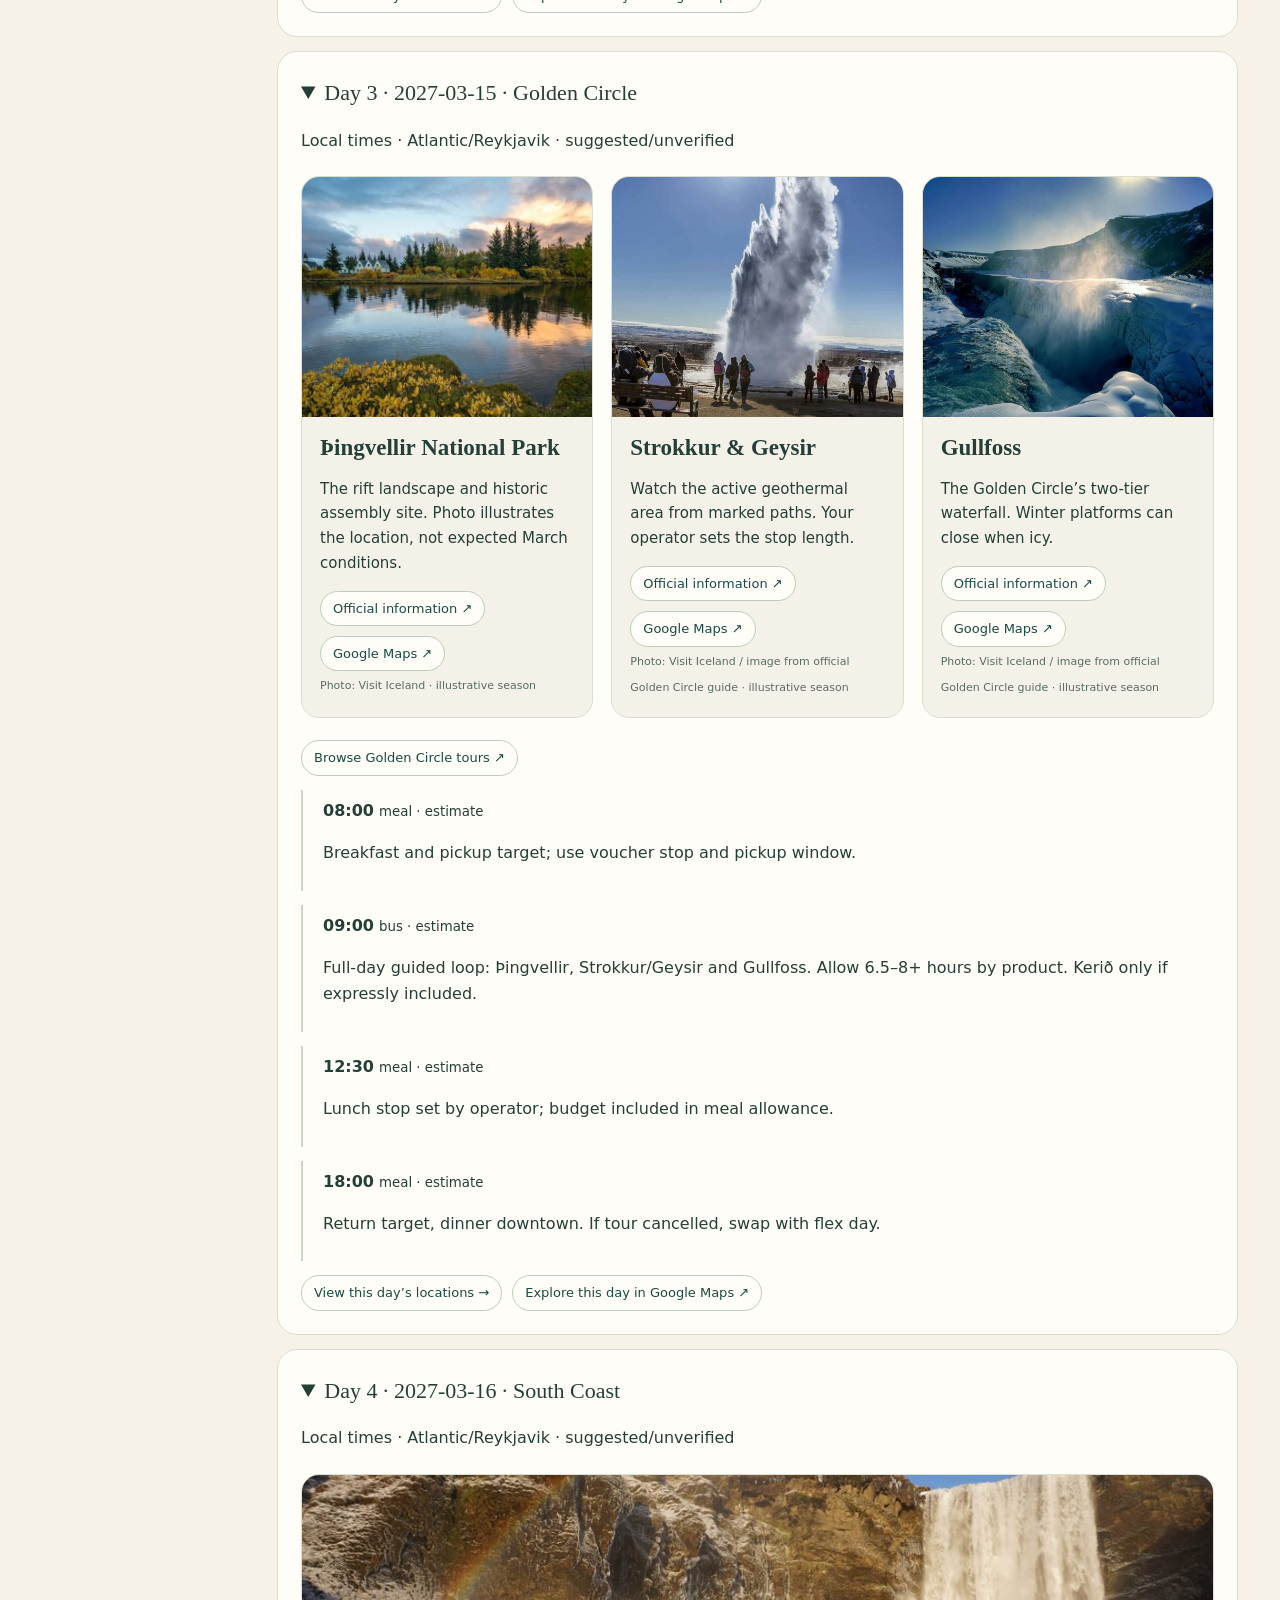
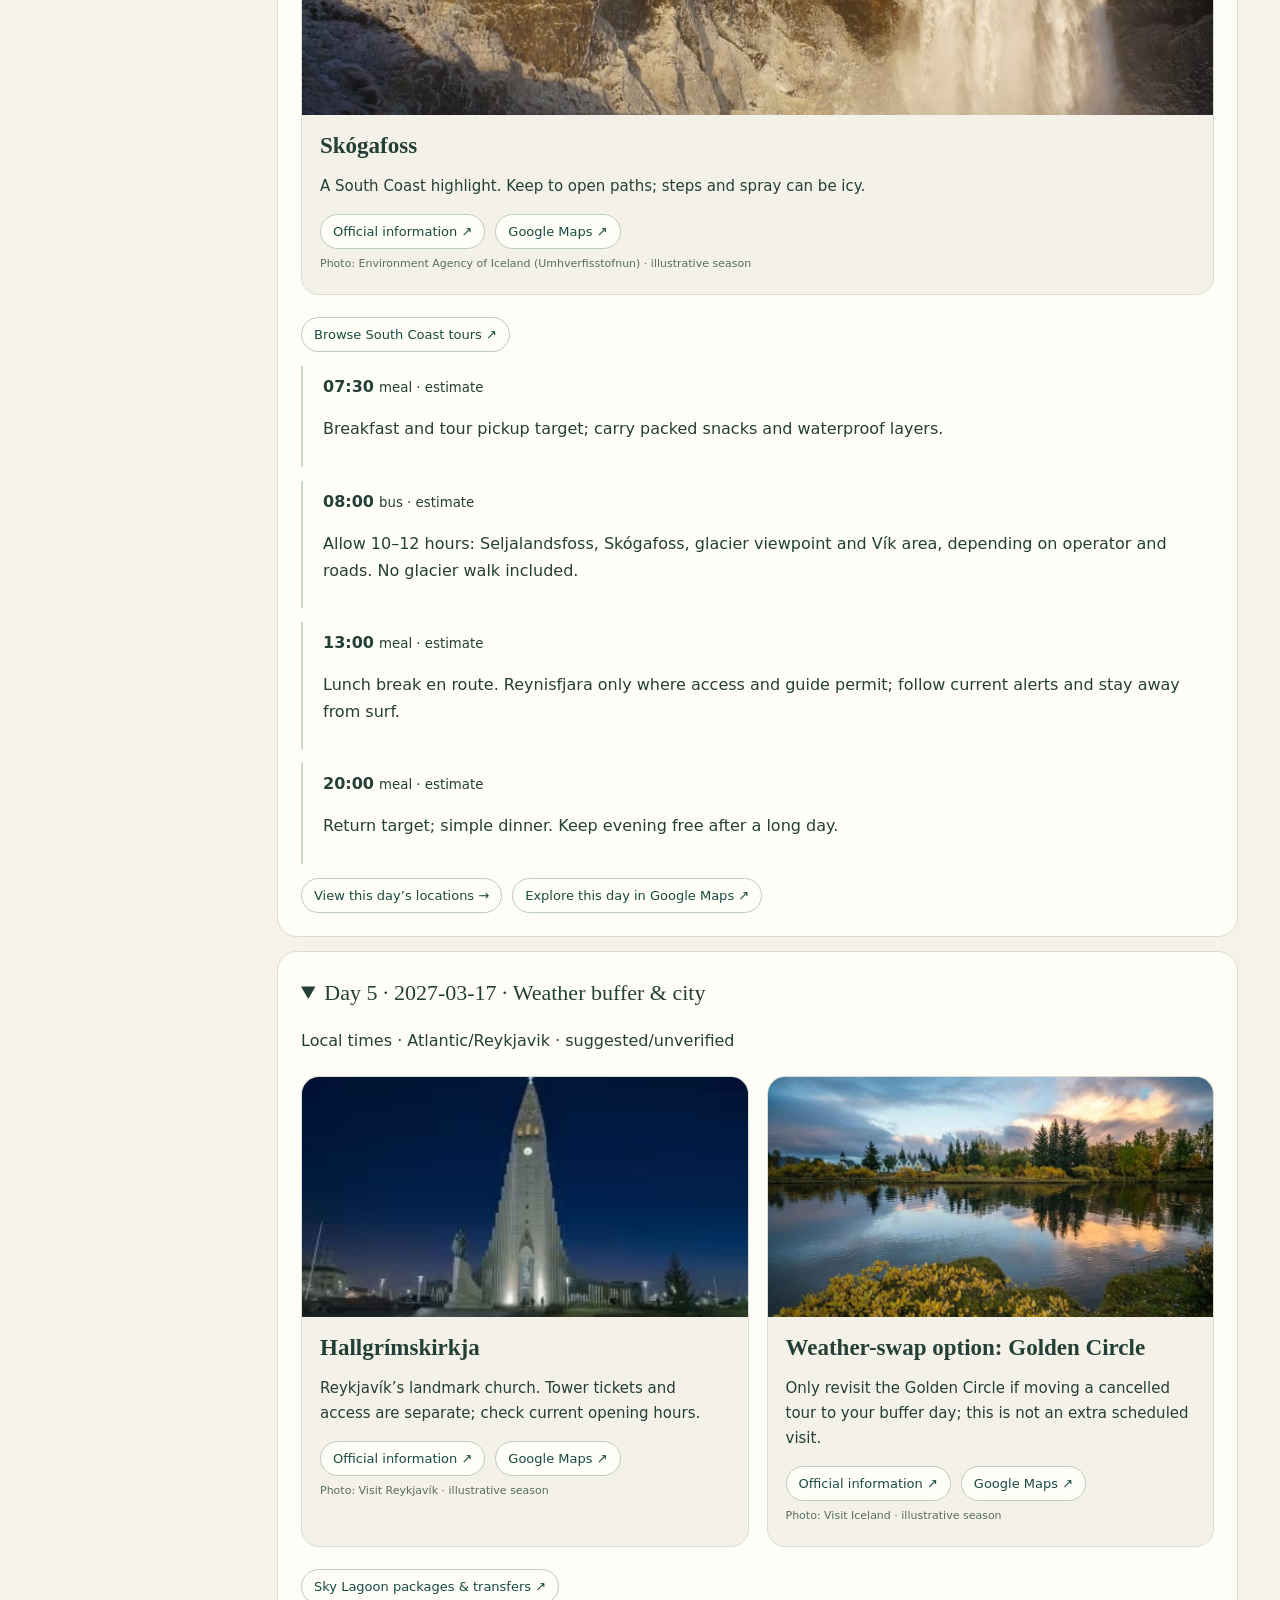
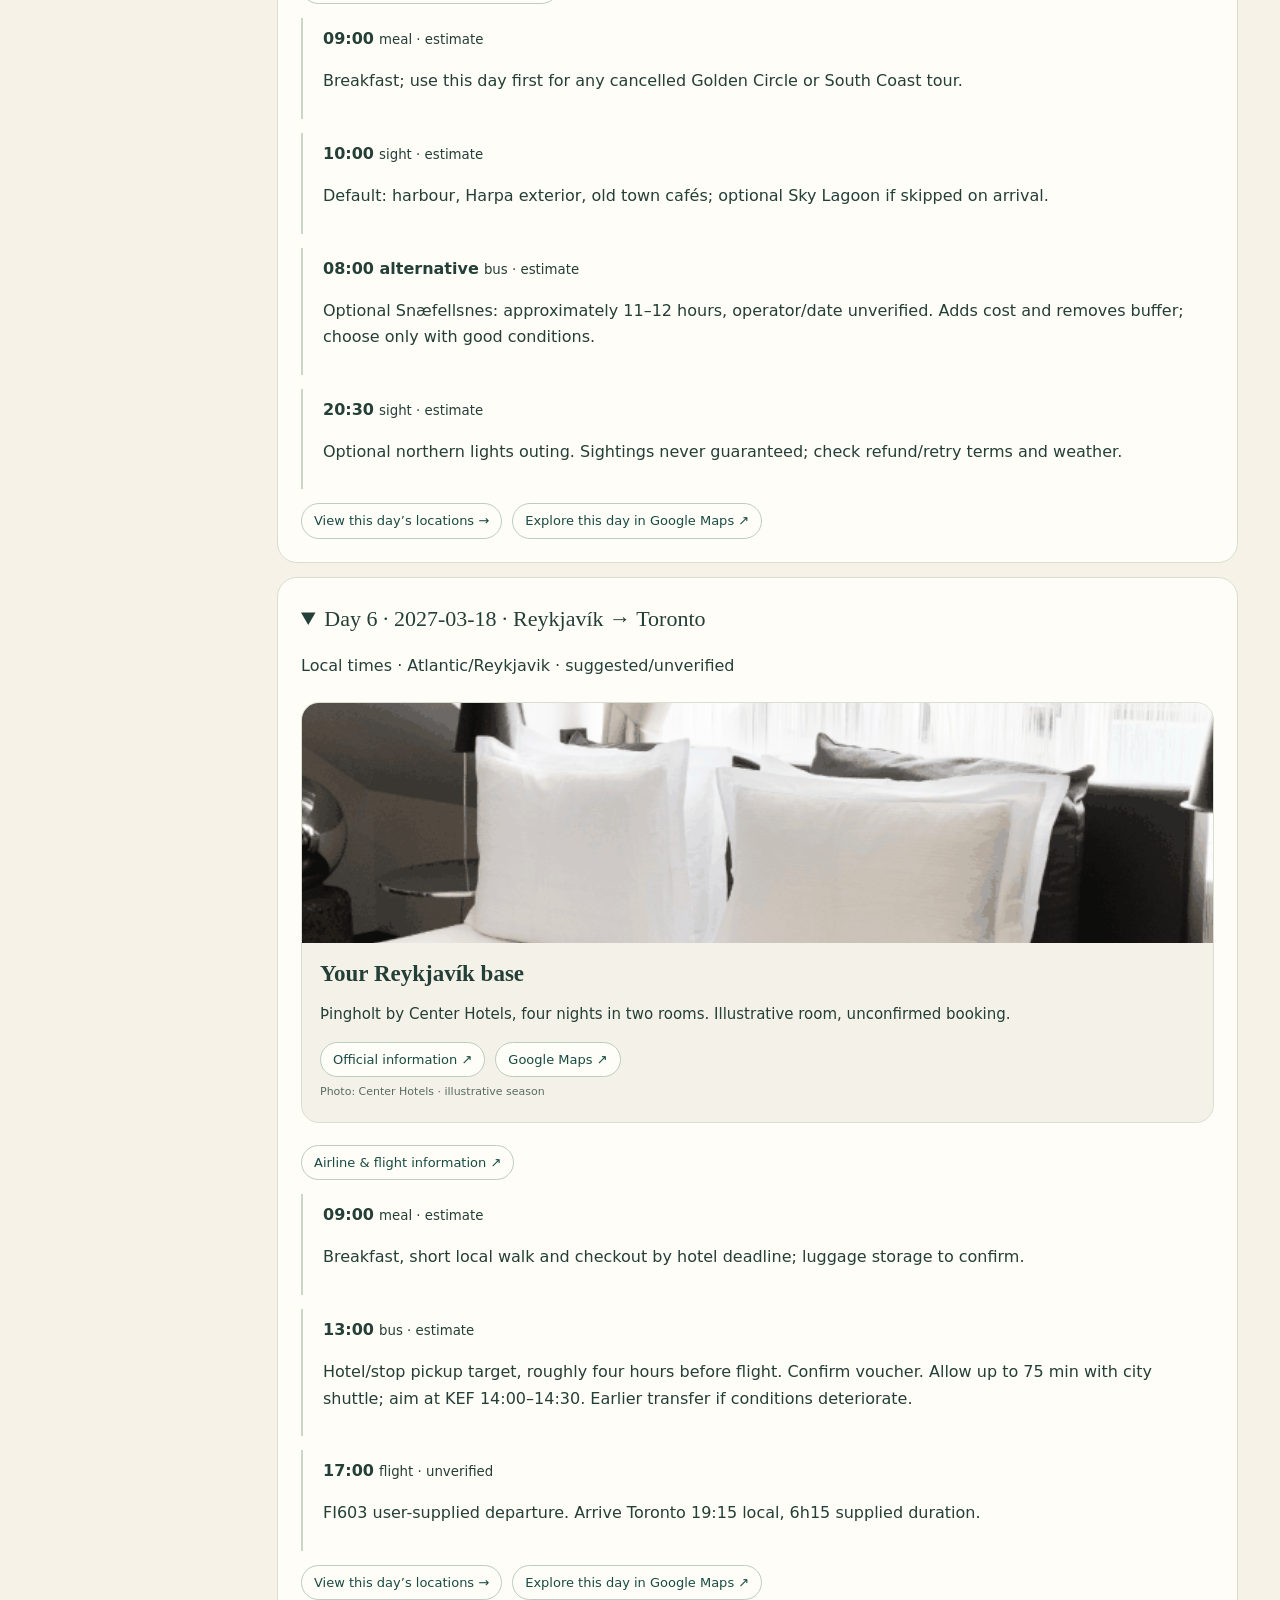
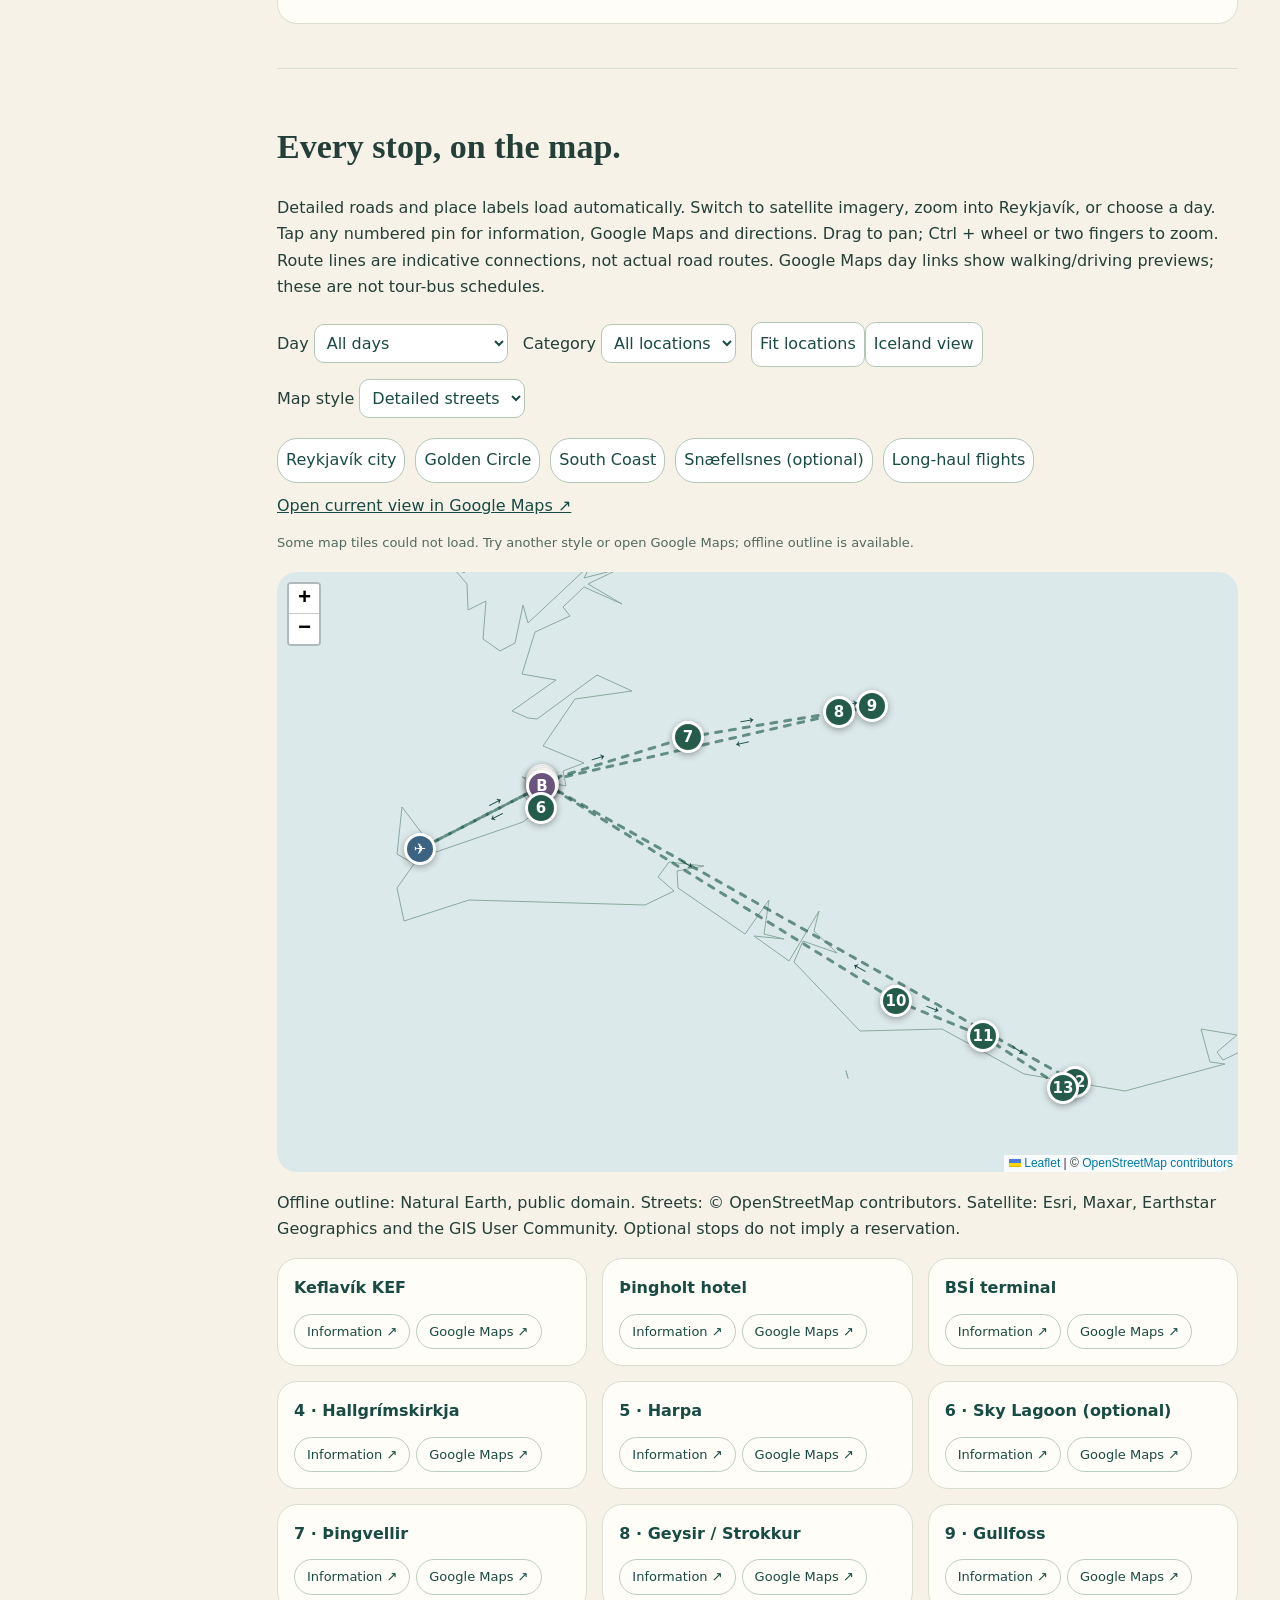
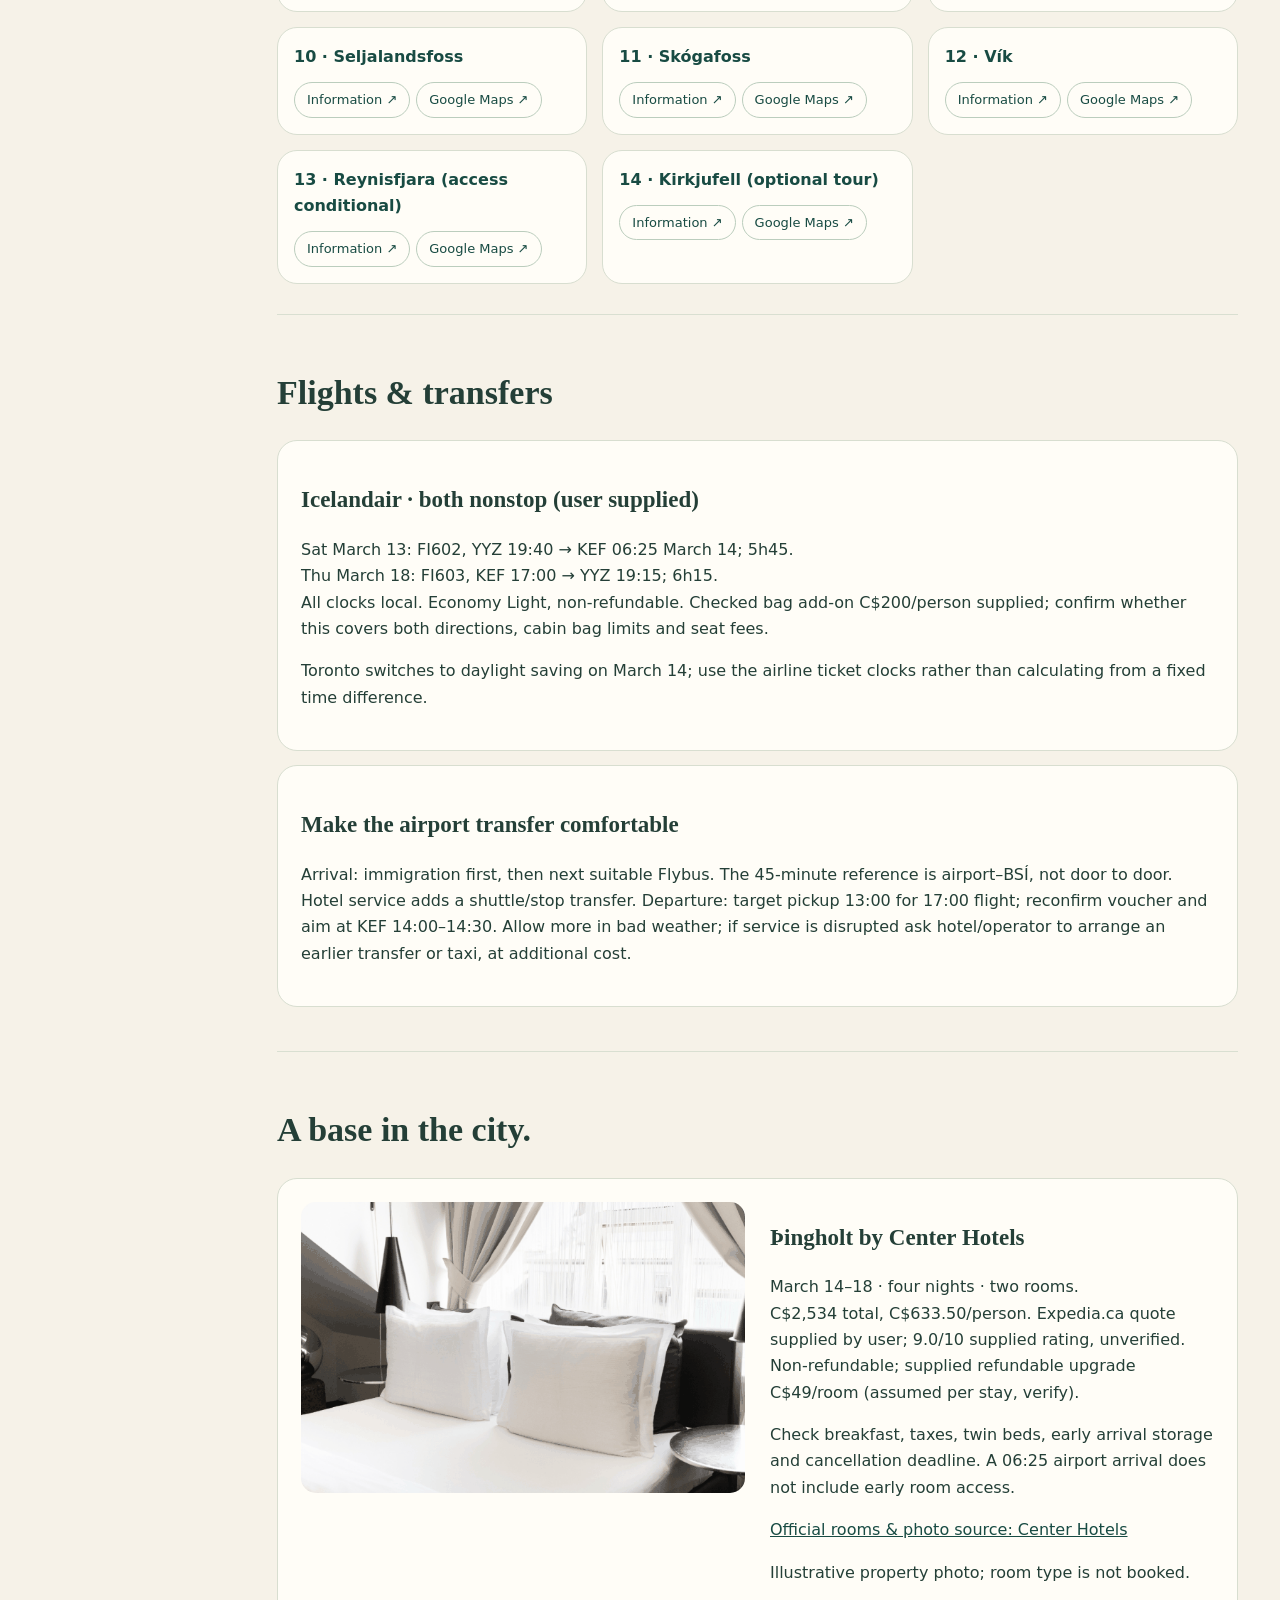
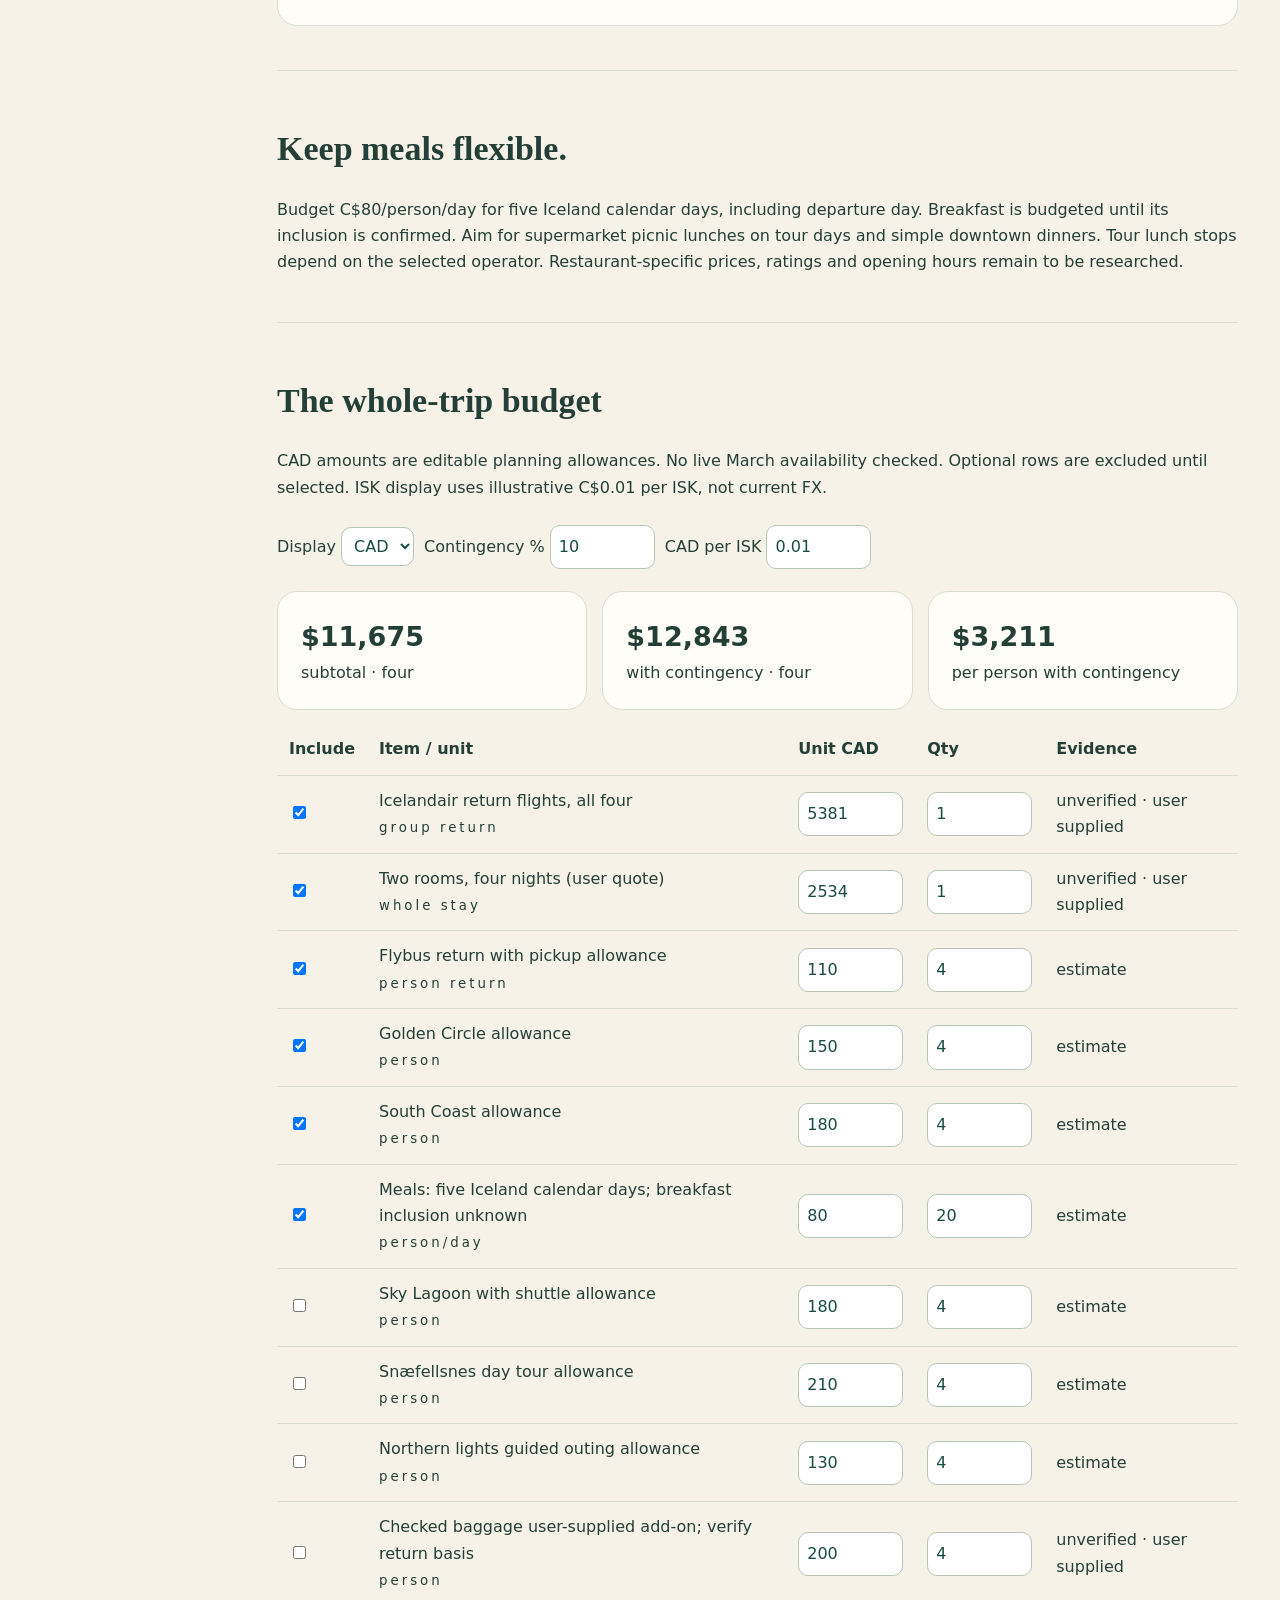
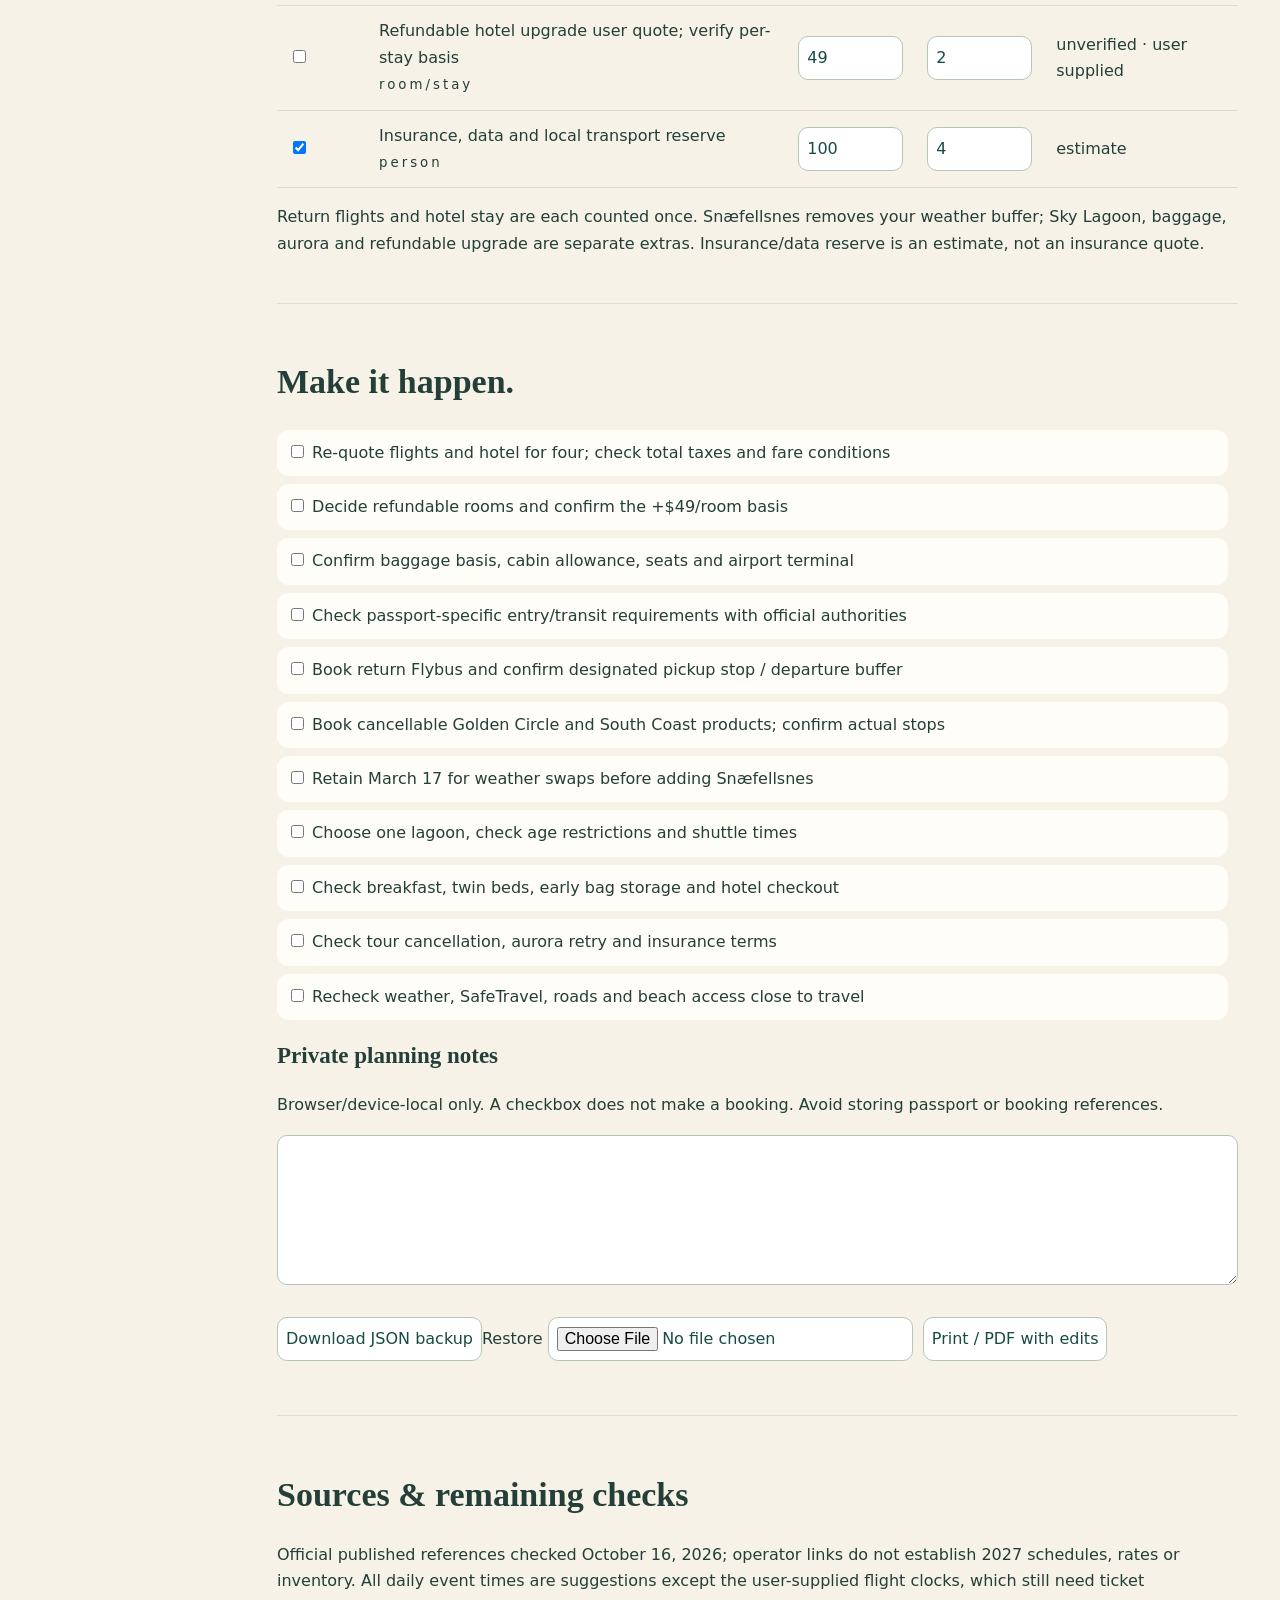
==== commit 86763975: "Apply approved Trip Field Guide floating and side navigation to Iceland" ====
--- a/index.html
+++ b/index.html
@@ -1 +1 @@
-<!doctype html><html lang="en"><meta charset="utf-8"><meta name="viewport" content="width=device-width,initial-scale=1"><title>Iceland · March 2027 Field Guide</title><link rel="stylesheet" href="assets/leaflet.css"><link rel="stylesheet" href="styles.css"><body><aside><h2>IS / 2027</h2><p>ICELAND FIELD GUIDE<br>March 13–18 · 4 travellers</p><nav id="side"></nav><p>Planning edition · checked Oct 16, 2026.<br>Bookings unconfirmed.</p><a href="iceland-guide.pdf">↓ Baseline PDF</a><br><a href="offline-guide.html" download>↓ Offline HTML</a><br><a href="costs.csv">↓ Cost CSV</a></aside><main><label class="search">Search the guide <input id="search" type="search" placeholder="Flights, waterfalls, lunch…"></label><div id="results"></div><section id="overview"><small>WINTER LIGHT / ICELAND</small><h1>Four days.<br>A little wild.</h1><p class="lede">A Reykjavík base, waterfall days and room for the weather.<br>Toronto → Iceland · March 13–18, 2027</p><div class="stats"><article><b>6</b>calendar days incl. flights</article><article><b>4</b>nights · two rooms</article><article><b>C$1,978.75</b>flight + hotel per person</article></div><article><h3>Your quote is a baseline, not a reservation</h3><p>C$5,381 flights + C$2,534 hotel = C$7,915 for four. User-supplied prices and terms have not been independently re-quoted. Already C$478.75/person above the C$1,500 target before meals, transfers or tours.</p><p>Core planning allowances add C$940/person, bringing the baseline to C$2,918.75/person before contingency and optional outings. Select optional extras below to compare.</p></article><p>Four Iceland sightseeing days: March 14–17. March 18 is a partial departure day. Default to guided tours and retain March 17 as a weather buffer. Rental versus tour savings have not been priced.</p></section><section id="glance"><h2>6-Day Itinerary at a Glance</h2><div class="grid" id="cards"></div></section><section id="days"><h2>The daily field guide</h2><label>Activity <select id="activity"><option value="">All activities</option><option>flight</option><option>bus</option><option>meal</option><option>sight</option></select></label><div id="timeline"></div></section><section id="map"><h2>Every stop, on the map.</h2><p>Detailed roads and place labels load automatically. Switch to satellite imagery, zoom into Reykjavík, or choose a day. Tap any numbered pin for information, Google Maps and directions. Drag to pan; Ctrl + wheel or two fingers to zoom. Route lines are indicative connections, not actual road routes. Google Maps day links show walking/driving previews; these are not tour-bus schedules.</p><label>Day <select id="mapday"><option value="">All days</option></select></label> <label>Category <select id="category"><option value="">All locations</option><option>airport</option><option>hotel</option><option>station</option><option>sight</option></select></label> <button id="fit">Fit locations</button><button id="iceland">Iceland view</button><label>Map style <select id="mapstyle"><option value="street">Detailed streets</option><option value="satellite">Satellite</option><option value="offline">Offline outline</option></select></label><div class="map-regions"><button data-region="city">Reykjavík city</button><button data-region="circle">Golden Circle</button><button data-region="south">South Coast</button><button data-region="west">Snæfellsnes (optional)</button><button data-region="flights">Long-haul flights</button><a id="google-area" href="https://www.google.com/maps/@?api=1&amp;map_action=map&amp;center=64.1466%2C-21.9426&amp;zoom=12" target="_blank" rel="noopener">Open current view in Google Maps ↗</a></div><p id="map-status" role="status">Street and satellite detail require internet. Offline outlines remain bundled.</p><div id="geomap" tabindex="0" aria-label="Trip map"></div><p>Offline outline: Natural Earth, public domain. Streets: © OpenStreetMap contributors. Satellite: Esri, Maxar, Earthstar Geographics and the GIS User Community. Optional stops do not imply a reservation.</p><div id="locations" class="grid"></div></section><section id="transport"><h2>Flights & transfers</h2><article><h3>Icelandair · both nonstop (user supplied)</h3><p>Sat March 13: FI602, YYZ 19:40 → KEF 06:25 March 14; 5h45.<br>Thu March 18: FI603, KEF 17:00 → YYZ 19:15; 6h15.<br>All clocks local. Economy Light, non-refundable. Checked bag add-on C$200/person supplied; confirm whether this covers both directions, cabin bag limits and seat fees.</p><p>Toronto switches to daylight saving on March 14; use the airline ticket clocks rather than calculating from a fixed time difference.</p></article><article><h3>Make the airport transfer comfortable</h3><p>Arrival: immigration first, then next suitable Flybus. The 45-minute reference is airport–BSÍ, not door to door. Hotel service adds a shuttle/stop transfer. Departure: target pickup 13:00 for 17:00 flight; reconfirm voucher and aim at KEF 14:00–14:30. Allow more in bad weather; if service is disrupted ask hotel/operator to arrange an earlier transfer or taxi, at additional cost.</p></article></section><section id="hotels"><h2>A base in the city.</h2><article class="hotel"><img src="assets/hotel.png" alt="Standard room at Þingholt by Center Hotels"><div><h3>Þingholt by Center Hotels</h3><p>March 14–18 · four nights · two rooms.<br>C$2,534 total, C$633.50/person. Expedia.ca quote supplied by user; 9.0/10 supplied rating, unverified. Non-refundable; supplied refundable upgrade C$49/room (assumed per stay, verify).</p><p>Check breakfast, taxes, twin beds, early arrival storage and cancellation deadline. A 06:25 airport arrival does not include early room access.</p><a href="https://www.centerhotels.com/en/hotel-thingholt-reykjavik-rooms">Official rooms & photo source: Center Hotels</a><p>Illustrative property photo; room type is not booked.</p></div></article></section><section id="dining"><h2>Keep meals flexible.</h2><p>Budget C$80/person/day for five Iceland calendar days, including departure day. Breakfast is budgeted until its inclusion is confirmed. Aim for supermarket picnic lunches on tour days and simple downtown dinners. Tour lunch stops depend on the selected operator. Restaurant-specific prices, ratings and opening hours remain to be researched.</p></section><section id="budget"><h2>The whole-trip budget</h2><p>CAD amounts are editable planning allowances. No live March availability checked. Optional rows are excluded until selected. ISK display uses illustrative C$0.01 per ISK, not current FX.</p><label>Display <select id="currency"><option>CAD</option><option>ISK</option></select></label><label>Contingency % <input type="number" id="reserve" value="10" min="0" max="100"></label><label>CAD per ISK <input id="fx" type="number" value="0.01" step="0.001" min="0.001"></label><div class="stats" id="totals"></div><div class="tablewrap"><table><thead><tr><th>Include</th><th>Item / unit</th><th>Unit CAD</th><th>Qty</th><th>Evidence</th></tr></thead><tbody id="costs"></tbody></table></div><p>Return flights and hotel stay are each counted once. Snæfellsnes removes your weather buffer; Sky Lagoon, baggage, aurora and refundable upgrade are separate extras. Insurance/data reserve is an estimate, not an insurance quote.</p></section><section id="checklist"><h2>Make it happen.</h2><div id="checks"></div><h3>Private planning notes</h3><p>Browser/device-local only. A checkbox does not make a booking. Avoid storing passport or booking references.</p><textarea id="notes" rows="5" aria-label="Trip notes"></textarea><p><button id="backup">Download JSON backup</button><label>Restore <input type="file" id="restore" accept=".json"></label><button id="print">Print / PDF with edits</button></p><p id="feedback" role="status"></p></section><section id="sources"><h2>Sources & remaining checks</h2><p>Official published references checked October 16, 2026; operator links do not establish 2027 schedules, rates or inventory. All daily event times are suggestions except the user-supplied flight clocks, which still need ticket verification. Entry requirements depend on each traveller’s passport.</p><div id="sourceList"></div><article><h3>Winter flexibility</h3><p>Recheck SafeTravel and weather before each excursion. Skip closed paths, glacier walking and unsafe beach access. Aurora and tours depend on conditions. Blue Lagoon is an alternative requiring a separate booking and current access checks; it is not included. No Ring Road, highlands or distant glacier-lagoon day trip is planned.</p><p>The Monday fare-watch text was supplied as context; this guide does not create or verify an automation.</p></article></section><footer>Iceland 2027 · Independent planning edition · All prices CAD unless selected otherwise</footer></main><nav class="float"><a href="#overview">Overview</a><a href="#glance">At a glance</a><button id="daybutton" aria-expanded="false" aria-controls="daymenu">Days ▾</button><a href="#map">Map</a><a href="#overview">↑ Top</a><div id="daymenu" hidden></div></nav><script src="data.js"></script><script src="assets/leaflet.js"></script><script src="assets/outline.js"></script><script src="app.js"></script></body></html>
+<!doctype html><html lang="en"><meta charset="utf-8"><meta name="viewport" content="width=device-width,initial-scale=1"><title>Iceland · March 2027 Field Guide</title><link rel="stylesheet" href="assets/leaflet.css"><link rel="stylesheet" href="styles.css"><link rel="stylesheet" href="assets/navigation.css"><body><header class="trip-topbar"><a class="trip-brand" href="#overview"><span class="trip-logo">IS</span><span>Iceland <small>PERSONAL FIELD GUIDE · 2027</small></span></a><span class="trip-edition">March 13–18 · Planning edition</span></header><div class="trip-layout"><aside class="trip-sidebar"><p class="eyebrow">MARCH 13–18, 2027 · FOUR TRAVELLERS</p><nav id="nav" aria-label="Main"><a href="#glance">↗ <span>Itinerary at a glance</span></a><a href="#map">⌖ <span>Route map</span></a><a href="#overview">01 <span>Start here</span></a><a href="#days">02 <span>Day-by-day</span></a><a href="#transport">03 <span>Flights & transport</span></a><a href="#hotels">04 <span>Where to stay</span></a><a href="#dining">♨ <span>Dining notes</span></a><a href="#budget">05 <span>Budget & prices</span></a><a href="#checklist">06 <span>Booking checklist</span></a><a href="#sources">07 <span>Sources & unknowns</span></a></nav><div class="aside-note"><span class="dot"></span> Checked October 16, 2026<p>Planning edition. Flights, hotel and tours are unconfirmed. Suggested times and allowances remain visible.</p></div><a class="pdf-link" href="iceland-guide.pdf" download>↓ Offline field guide (PDF)</a><a class="pdf-link" href="offline-guide.html" download>↓ Standalone offline website</a></aside><main><label class="search">Search the guide <input id="search" type="search" placeholder="Flights, waterfalls, lunch…"></label><div id="results"></div><section id="overview"><small>WINTER LIGHT / ICELAND</small><h1>Four days.<br>A little wild.</h1><p class="lede">A Reykjavík base, waterfall days and room for the weather.<br>Toronto → Iceland · March 13–18, 2027</p><div class="stats"><article><b>6</b>calendar days incl. flights</article><article><b>4</b>nights · two rooms</article><article><b>C$1,978.75</b>flight + hotel per person</article></div><article><h3>Your quote is a baseline, not a reservation</h3><p>C$5,381 flights + C$2,534 hotel = C$7,915 for four. User-supplied prices and terms have not been independently re-quoted. Already C$478.75/person above the C$1,500 target before meals, transfers or tours.</p><p>Core planning allowances add C$940/person, bringing the baseline to C$2,918.75/person before contingency and optional outings. Select optional extras below to compare.</p></article><p>Four Iceland sightseeing days: March 14–17. March 18 is a partial departure day. Default to guided tours and retain March 17 as a weather buffer. Rental versus tour savings have not been priced.</p></section><section id="glance"><h2>6-Day Itinerary at a Glance</h2><div class="grid" id="cards"></div></section><section id="days"><h2>The daily field guide</h2><label>Activity <select id="activity"><option value="">All activities</option><option>flight</option><option>bus</option><option>meal</option><option>sight</option></select></label><div id="timeline"></div></section><section id="map"><h2>Every stop, on the map.</h2><p>Detailed roads and place labels load automatically. Switch to satellite imagery, zoom into Reykjavík, or choose a day. Tap any numbered pin for information, Google Maps and directions. Drag to pan; Ctrl + wheel or two fingers to zoom. Route lines are indicative connections, not actual road routes. Google Maps day links show walking/driving previews; these are not tour-bus schedules.</p><label>Day <select id="mapday"><option value="">All days</option></select></label> <label>Category <select id="category"><option value="">All locations</option><option>airport</option><option>hotel</option><option>station</option><option>sight</option></select></label> <button id="fit">Fit locations</button><button id="iceland">Iceland view</button><label>Map style <select id="mapstyle"><option value="street">Detailed streets</option><option value="satellite">Satellite</option><option value="offline">Offline outline</option></select></label><div class="map-regions"><button data-region="city">Reykjavík city</button><button data-region="circle">Golden Circle</button><button data-region="south">South Coast</button><button data-region="west">Snæfellsnes (optional)</button><button data-region="flights">Long-haul flights</button><a id="google-area" href="https://www.google.com/maps/@?api=1&amp;map_action=map&amp;center=64.1466%2C-21.9426&amp;zoom=12" target="_blank" rel="noopener">Open current view in Google Maps ↗</a></div><p id="map-status" role="status">Street and satellite detail require internet. Offline outlines remain bundled.</p><div id="geomap" tabindex="0" aria-label="Trip map"></div><p>Offline outline: Natural Earth, public domain. Streets: © OpenStreetMap contributors. Satellite: Esri, Maxar, Earthstar Geographics and the GIS User Community. Optional stops do not imply a reservation.</p><div id="locations" class="grid"></div></section><section id="transport"><h2>Flights & transfers</h2><article><h3>Icelandair · both nonstop (user supplied)</h3><p>Sat March 13: FI602, YYZ 19:40 → KEF 06:25 March 14; 5h45.<br>Thu March 18: FI603, KEF 17:00 → YYZ 19:15; 6h15.<br>All clocks local. Economy Light, non-refundable. Checked bag add-on C$200/person supplied; confirm whether this covers both directions, cabin bag limits and seat fees.</p><p>Toronto switches to daylight saving on March 14; use the airline ticket clocks rather than calculating from a fixed time difference.</p></article><article><h3>Make the airport transfer comfortable</h3><p>Arrival: immigration first, then next suitable Flybus. The 45-minute reference is airport–BSÍ, not door to door. Hotel service adds a shuttle/stop transfer. Departure: target pickup 13:00 for 17:00 flight; reconfirm voucher and aim at KEF 14:00–14:30. Allow more in bad weather; if service is disrupted ask hotel/operator to arrange an earlier transfer or taxi, at additional cost.</p></article></section><section id="hotels"><h2>A base in the city.</h2><article class="hotel"><img src="assets/hotel.png" alt="Standard room at Þingholt by Center Hotels"><div><h3>Þingholt by Center Hotels</h3><p>March 14–18 · four nights · two rooms.<br>C$2,534 total, C$633.50/person. Expedia.ca quote supplied by user; 9.0/10 supplied rating, unverified. Non-refundable; supplied refundable upgrade C$49/room (assumed per stay, verify).</p><p>Check breakfast, taxes, twin beds, early arrival storage and cancellation deadline. A 06:25 airport arrival does not include early room access.</p><a href="https://www.centerhotels.com/en/hotel-thingholt-reykjavik-rooms">Official rooms & photo source: Center Hotels</a><p>Illustrative property photo; room type is not booked.</p></div></article></section><section id="dining"><h2>Keep meals flexible.</h2><p>Budget C$80/person/day for five Iceland calendar days, including departure day. Breakfast is budgeted until its inclusion is confirmed. Aim for supermarket picnic lunches on tour days and simple downtown dinners. Tour lunch stops depend on the selected operator. Restaurant-specific prices, ratings and opening hours remain to be researched.</p></section><section id="budget"><h2>The whole-trip budget</h2><p>CAD amounts are editable planning allowances. No live March availability checked. Optional rows are excluded until selected. ISK display uses illustrative C$0.01 per ISK, not current FX.</p><label>Display <select id="currency"><option>CAD</option><option>ISK</option></select></label><label>Contingency % <input type="number" id="reserve" value="10" min="0" max="100"></label><label>CAD per ISK <input id="fx" type="number" value="0.01" step="0.001" min="0.001"></label><div class="stats" id="totals"></div><div class="tablewrap"><table><thead><tr><th>Include</th><th>Item / unit</th><th>Unit CAD</th><th>Qty</th><th>Evidence</th></tr></thead><tbody id="costs"></tbody></table></div><p>Return flights and hotel stay are each counted once. Snæfellsnes removes your weather buffer; Sky Lagoon, baggage, aurora and refundable upgrade are separate extras. Insurance/data reserve is an estimate, not an insurance quote.</p></section><section id="checklist"><h2>Make it happen.</h2><div id="checks"></div><h3>Private planning notes</h3><p>Browser/device-local only. A checkbox does not make a booking. Avoid storing passport or booking references.</p><textarea id="notes" rows="5" aria-label="Trip notes"></textarea><p><button id="backup">Download JSON backup</button><label>Restore <input type="file" id="restore" accept=".json"></label><button id="print">Print / PDF with edits</button></p><p id="feedback" role="status"></p></section><section id="sources"><h2>Sources & remaining checks</h2><p>Official published references checked October 16, 2026; operator links do not establish 2027 schedules, rates or inventory. All daily event times are suggestions except the user-supplied flight clocks, which still need ticket verification. Entry requirements depend on each traveller’s passport.</p><div id="sourceList"></div><article><h3>Winter flexibility</h3><p>Recheck SafeTravel and weather before each excursion. Skip closed paths, glacier walking and unsafe beach access. Aurora and tours depend on conditions. Blue Lagoon is an alternative requiring a separate booking and current access checks; it is not included. No Ring Road, highlands or distant glacier-lagoon day trip is planned.</p><p>The Monday fare-watch text was supplied as context; this guide does not create or verify an automation.</p></article></section><footer>Iceland 2027 · Independent planning edition · All prices CAD unless selected otherwise</footer></main></div><nav class="floating-nav" aria-label="Quick navigation"><a href="#overview">⌂ <span>Overview</span></a><a href="#glance">▦ <span>At a glance</span></a><div class="floating-day-picker"><button id="quick-day-button" class="day-pill" aria-expanded="false" aria-controls="quick-day-menu"><span aria-hidden="true">☷</span><span>Days</span><span class="day-pill-chevron" aria-hidden="true">⌄</span></button><div id="quick-day-menu" class="day-bubble-menu" aria-label="Choose itinerary day" hidden></div></div><a href="#map">⌖ <span>Map</span></a><button id="back-top" aria-label="Back to top">↑ <span>Top</span></button></nav><script src="data.js"></script><script src="assets/leaflet.js"></script><script src="assets/outline.js"></script><script src="assets/navigation.js"></script><script src="app.js"></script></body></html>
--- a/styles.css
+++ b/styles.css
@@ -1,2 +1,8 @@
 :root{--green:#184b43;--cream:#f6f2e8}*{box-sizing:border-box}body{margin:0;background:var(--cream);color:#243f37;font:16px/1.65 system-ui}aside{position:fixed;width:245px;height:100vh;padding:25px;background:#e6ebdf;overflow:auto}aside nav a{display:block;padding:6px;border-radius:10px}a{color:var(--green)}aside a[aria-current]{background:#c7d8ca}main{margin-left:245px;max-width:1250px;padding:30px 5% 110px}h1,h2,h3{font-family:Georgia,serif;line-height:1.15}h1{font-size:clamp(45px,7vw,86px);margin:25px 0}h2{font-size:34px}h3{font-size:23px}small{letter-spacing:3px}.lede{font-size:21px}section{padding:30px 0;scroll-margin-top:25px;border-bottom:1px solid #d9dfd1}article,.card,details{background:#fffdf7;border:1px solid #d8ded0;border-radius:20px;padding:23px;margin:14px 0}.grid{display:grid;grid-template-columns:repeat(auto-fit,minmax(240px,1fr));gap:15px}.grid .card{margin:0}.card img{width:100%;height:140px;object-fit:cover;border-radius:12px}.stats{display:flex;flex-wrap:wrap;gap:15px}.stats article{flex:1;min-width:170px}.stats b{display:block;font-size:27px}.hotel{display:grid;grid-template-columns:1fr 1fr;gap:25px}.hotel img{width:100%;border-radius:15px}input,select,button,textarea{font:inherit;border:1px solid #b4c7b6;border-radius:10px;padding:8px;background:white;color:var(--green)}input[type=number]{width:105px}textarea{width:100%}button{cursor:pointer}.search{display:block}.search input{width:100%}.float{position:fixed;bottom:18px;left:50%;transform:translateX(-50%);display:flex;gap:12px;align-items:center;background:var(--green);color:white;padding:12px 22px;border-radius:35px;z-index:1000;box-shadow:0 8px 30px #1235;white-space:nowrap}.float a{color:white;text-decoration:none}.float button{border-radius:30px}#daymenu{position:absolute;bottom:70px;background:#fffdf7;border:1px solid #b8ccba;padding:14px;border-radius:25px;width:310px;max-height:55vh;overflow:auto;left:20px}#daymenu a{display:block;color:var(--green);white-space:normal;padding:10px;border-bottom:1px solid #ddd}#geomap{height:490px;margin:18px 0;border-radius:20px;background:#dce9eb;z-index:1}.mapicon{background:#184b43;color:white;border-radius:50%;padding:4px;text-align:center}.plane{color:#184b43;font-size:24px}.tablewrap{overflow:auto}table{border-collapse:collapse;width:100%}td,th{padding:12px;border-bottom:1px solid #d5decf;text-align:left}summary{font-size:22px;font-family:Georgia;cursor:pointer}.event{border-left:2px solid #c8d8c5;padding:8px 20px;margin:14px 0}.event small{letter-spacing:0}footer{padding:25px}label{display:inline-block;margin:8px 10px 8px 0}.checkrow{display:block;background:#fffdf7;padding:10px;border-radius:12px}@media(max-width:800px){aside{position:sticky;top:0;width:100%;height:auto;padding:10px;z-index:900}aside h2,aside p,aside>a{display:none}aside nav{display:flex;overflow:auto;white-space:nowrap;gap:12px}main{margin:0;padding:20px 20px 100px}.hotel{grid-template-columns:1fr}section{scroll-margin-top:70px}.float{gap:10px;padding:10px 15px;font-size:13px}#geomap{height:400px}}@media print{aside,.float,.search,button,#map,label:has(input[type=file]){display:none}main{margin:0;padding:0;max-width:none}body{background:white}details{break-inside:avoid}section{padding:15px 0}h1{font-size:40px}.grid{display:block}.card{break-inside:avoid}.card img{display:none}}
 .day-gallery{display:grid;grid-template-columns:repeat(auto-fit,minmax(230px,1fr));gap:18px;margin:22px 0}.day-gallery figure{margin:0;background:#f4f2e8;border:1px solid #d8dfd1;border-radius:18px;overflow:hidden}.day-gallery img{width:100%;height:240px;object-fit:cover;display:block}.day-gallery figcaption{padding:18px}.day-gallery h3{margin:0 0 12px}.day-gallery p{font-size:15px}.day-gallery small{letter-spacing:0;font-size:11px;color:#586c62}.place-links,.map-regions,.day-links{display:flex;flex-wrap:wrap;gap:10px;align-items:center}.place-links a,.day-links a{display:inline-block;border:1px solid #bbcdbd;padding:6px 12px;border-radius:20px;text-decoration:none;background:#fffdf7;font-size:13px}.map-regions{margin:12px 0}.map-regions button{border-radius:20px}.map-pin{border-radius:50%;background:#245b4b;border:3px solid white;box-shadow:0 2px 7px #0005;color:white;text-align:center;font:bold 15px/26px system-ui}.map-pin.hotel{background:#a55f30}.map-pin.airport{background:#3d6382}.map-pin.station{background:#68547d}.place-label{font:12px system-ui;border-radius:8px;box-shadow:0 1px 5px #0002}.map-popup h3{font-size:19px;margin:7px 0}.map-popup a{line-height:2}.route-icon{color:#184b43;font-size:22px}.route-icon>div{line-height:24px}.location-card{padding:16px;margin:0}.location-card button{border:0;background:transparent;text-align:left;padding:0 0 12px}.location-card .place-links{gap:6px}#geomap{height:600px}#map-status{font-size:13px;color:#53685e}@media(max-width:800px){.day-gallery{grid-template-columns:1fr}.day-gallery img{height:220px}#geomap{height:480px}.map-regions button{font-size:13px}.day-gallery figcaption{padding:15px}}@media print{.day-gallery{grid-template-columns:1fr 1fr}.day-gallery figure{break-inside:avoid}.day-gallery img{height:150px}.place-links{display:none}}
+
+/* Iceland layout using the approved Trip Field Guide navigation. */
+.trip-topbar{position:sticky;top:0;z-index:1002;height:82px;display:flex;align-items:center;justify-content:space-between;padding:0 34px;background:#fffef9;border-bottom:1px solid #dce1d6}.trip-brand{display:flex;align-items:center;gap:14px;font-size:18px;color:#203e37;font-weight:600;text-decoration:none}.trip-brand small{display:block;font:9px system-ui;letter-spacing:2px;margin-top:3px}.trip-logo{background:#184b43;color:#f2f0df;padding:9px 11px;font:22px Georgia;border-radius:50%}.trip-edition{font-size:11px;color:#64746c;letter-spacing:.7px}.trip-layout main{margin:0;max-width:none;min-width:0;padding:28px 42px 110px}.trip-sidebar{width:auto;background:transparent}.trip-layout section{scroll-margin-top:100px}.trip-layout details[id]{scroll-margin-top:110px}
+@media(max-width:760px){.trip-topbar{height:72px;padding:0 16px}.trip-edition{display:none}.trip-layout main{padding:20px 20px 110px}.trip-layout section,.trip-layout details[id]{scroll-margin-top:145px}.trip-sidebar nav{scrollbar-width:thin}}
+@media print{.trip-topbar{display:none}.trip-layout main{padding:0;margin:0}.trip-layout section,.trip-layout details[id]{scroll-margin-top:0}}
+.trip-sidebar nav{display:block;white-space:normal;overflow:visible;gap:0}.trip-sidebar p{display:block}
--- a/assets/navigation.css
+++ b/assets/navigation.css
@@ -0,0 +1,37 @@
+/* Approved South America navigation, captured 2026-10-16. */
+:root{--paper:#fffef9;--green:#184b43;--soft:#e8eee3;--line:#dce1d6;--muted:#64746c;--trip-header-height:82px}
+main{padding-bottom:95px}
+.floating-nav{position:fixed;z-index:1001;bottom:20px;left:50%;transform:translateX(-50%);display:flex;gap:3px;margin:0;padding:7px;background:var(--paper);border:1px solid var(--line);border-radius:40px;box-shadow:0 8px 35px #193d3333;width:max-content;max-width:calc(100vw - 22px)}
+.floating-nav a,.floating-nav button{display:flex;gap:7px;align-items:center;font-size:15px;color:var(--green);border:0;border-radius:25px;padding:10px 14px;background:transparent;text-decoration:none}
+.floating-nav a span,.floating-nav button span{font:12px system-ui}
+.floating-nav a:hover,.floating-nav button:hover{background:var(--soft)}
+.floating-day-picker{display:block}
+.floating-nav .day-pill{background:var(--soft);border:1px solid var(--line);border-radius:28px;padding:9px 13px;gap:6px}
+.day-pill-chevron{font-size:13px!important;transition:transform .15s}
+.day-pill[aria-expanded=true] .day-pill-chevron{transform:rotate(180deg)}
+.day-bubble-menu{position:absolute;bottom:calc(100% + 12px);left:50%;transform:translateX(-50%);width:min(370px,calc(100vw - 28px));max-height:min(60vh,450px);overflow-y:auto;overscroll-behavior:contain;padding:12px;background:var(--paper);border:1px solid var(--line);border-radius:22px;box-shadow:0 14px 50px #183c3340;scrollbar-width:thin}
+.day-menu-heading{padding:3px 10px 9px;font-size:9px;letter-spacing:1.8px;color:var(--muted);font-weight:700}
+.floating-nav .day-bubble{display:flex;align-items:center;gap:11px;padding:9px 10px;margin:3px 0;border:1px solid transparent;border-radius:15px;background:transparent;white-space:normal}
+.floating-nav .day-bubble:hover,.floating-nav .day-bubble.is-current{background:var(--soft);border-color:var(--line)}
+.floating-nav .day-bubble-number{display:grid;place-items:center;flex:none;width:34px;height:34px;border-radius:50%;background:var(--soft);font:16px Georgia;color:var(--green)}
+.day-bubble-copy{flex:1;text-align:left}
+.day-bubble-copy b{display:block;font-size:12px;font-weight:500;line-height:1.4}
+.day-bubble-copy small{display:block;color:var(--muted);font-size:10px;line-height:1.5;margin-top:2px}
+.day-bubble-arrow{font-size:13px!important;color:var(--muted)}
+.trip-layout{display:grid;grid-template-columns:235px minmax(0,1fr);max-width:1550px;margin:auto}
+.trip-sidebar{position:sticky;top:var(--trip-header-height);height:calc(100vh - var(--trip-header-height));padding:32px 24px;border-right:1px solid var(--line);overflow:auto}
+.trip-sidebar nav{margin-top:28px}
+.trip-sidebar nav a{display:flex;gap:15px;padding:13px 9px;color:var(--muted);font-size:11px;border-bottom:1px solid var(--line);text-decoration:none}
+.trip-sidebar nav a span{font-size:13px}
+.trip-sidebar nav a.active{background:var(--soft);color:var(--green);border-radius:6px;font-weight:600}
+.trip-sidebar .eyebrow{font-size:10px;letter-spacing:2px;font-weight:700;color:var(--muted)}
+.trip-sidebar .aside-note{font-size:11px;margin-top:40px;color:var(--muted)}
+.trip-sidebar .aside-note p{margin-top:10px}
+.trip-sidebar .dot{display:inline-block;width:6px;height:6px;border-radius:50%;background:#b36f31;margin-right:5px}
+.trip-sidebar .pdf-link{display:block;font-size:11px;margin-top:18px;color:var(--green)}
+.floating-nav [hidden]{display:none!important}
+.floating-nav a:focus-visible,.floating-nav button:focus-visible,.trip-sidebar a:focus-visible{outline:3px solid #bc8b4a;outline-offset:3px}
+@media(max-width:1100px){.trip-layout{grid-template-columns:200px minmax(0,1fr)}.trip-sidebar{padding:25px 16px}}
+@media(max-width:760px){:root{--trip-header-height:72px}.trip-layout{display:block}.trip-sidebar{position:sticky;top:var(--trip-header-height);height:auto;z-index:9;padding:0;background:var(--paper);border-bottom:1px solid var(--line);border-right:0;overflow-x:auto}.trip-sidebar>.eyebrow,.trip-sidebar .aside-note,.trip-sidebar .pdf-link{display:none}.trip-sidebar nav{display:flex;margin:0;white-space:nowrap}.trip-sidebar nav a{border:0;gap:6px;padding:12px;font-size:9px;flex:none}.trip-sidebar nav a span{font-size:11px}.floating-nav{bottom:calc(12px + env(safe-area-inset-bottom,0px));padding:5px;gap:0}.floating-nav a,.floating-nav button{padding:8px 10px;font-size:14px;gap:4px}.floating-nav a span,.floating-nav button span{font-size:10px}.floating-nav .day-pill{padding:7px 9px;gap:4px}.day-bubble-menu{bottom:calc(100% + 10px);max-height:55vh;padding:10px}.floating-nav .day-bubble{padding:8px 10px}.day-bubble-copy b{font-size:12px}.day-bubble-copy small{font-size:10px}}
+@media(max-width:390px){.floating-nav a,.floating-nav button{padding:8px 7px}.floating-nav a span{font-size:9px}}
+@media print{.floating-nav,.trip-sidebar{display:none!important}.trip-layout{display:block}}
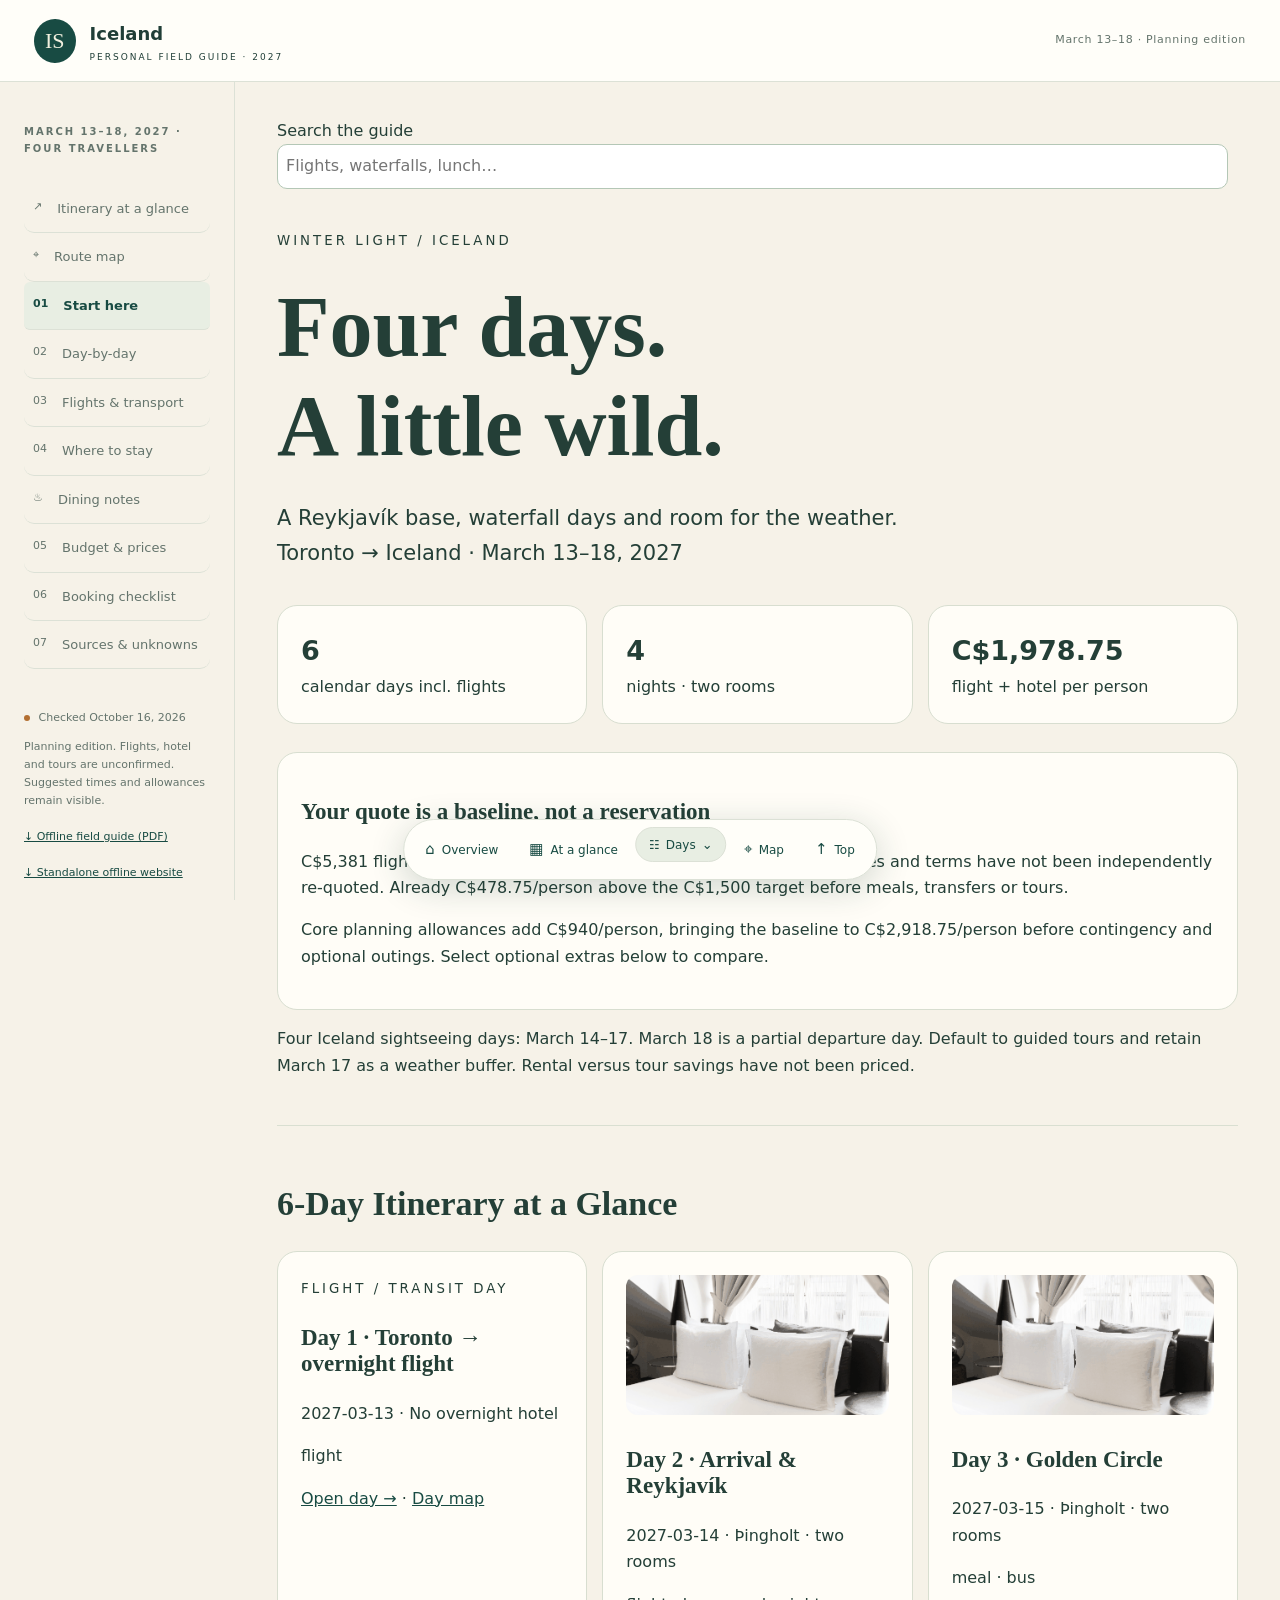
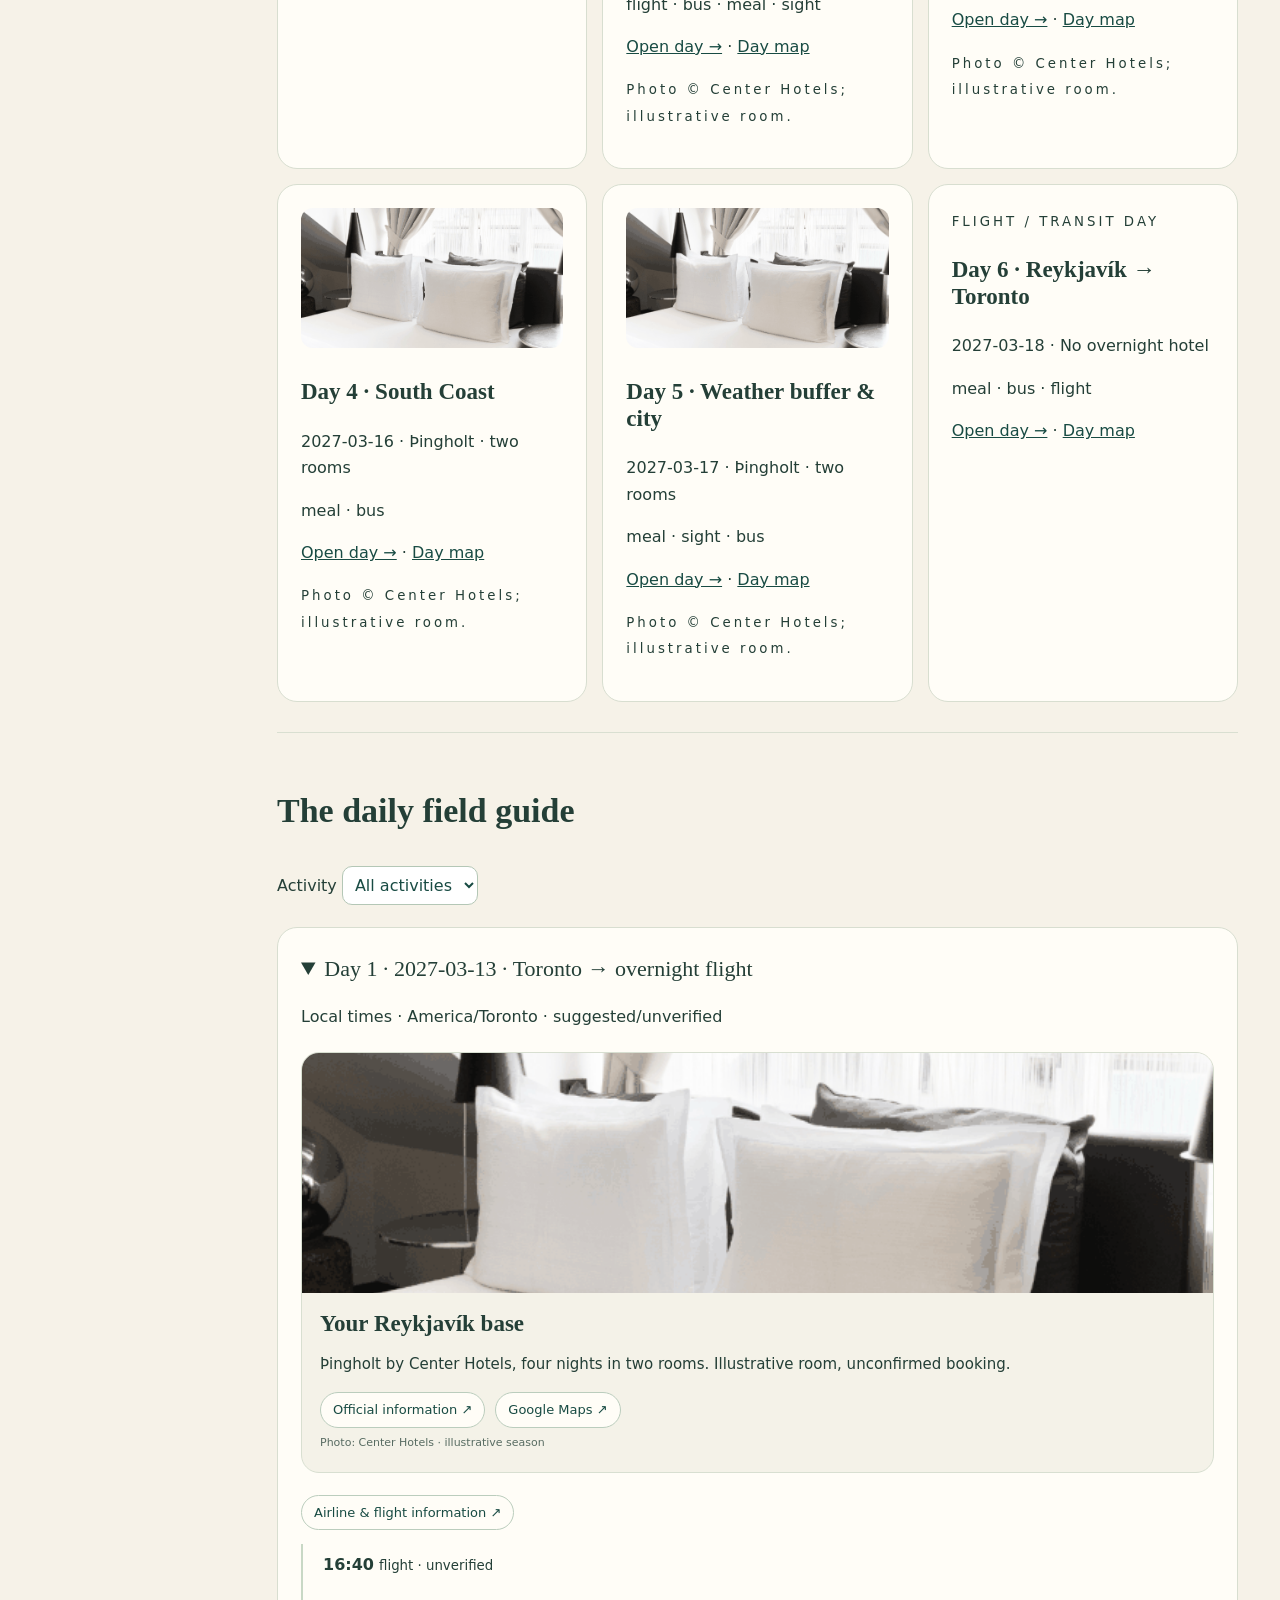
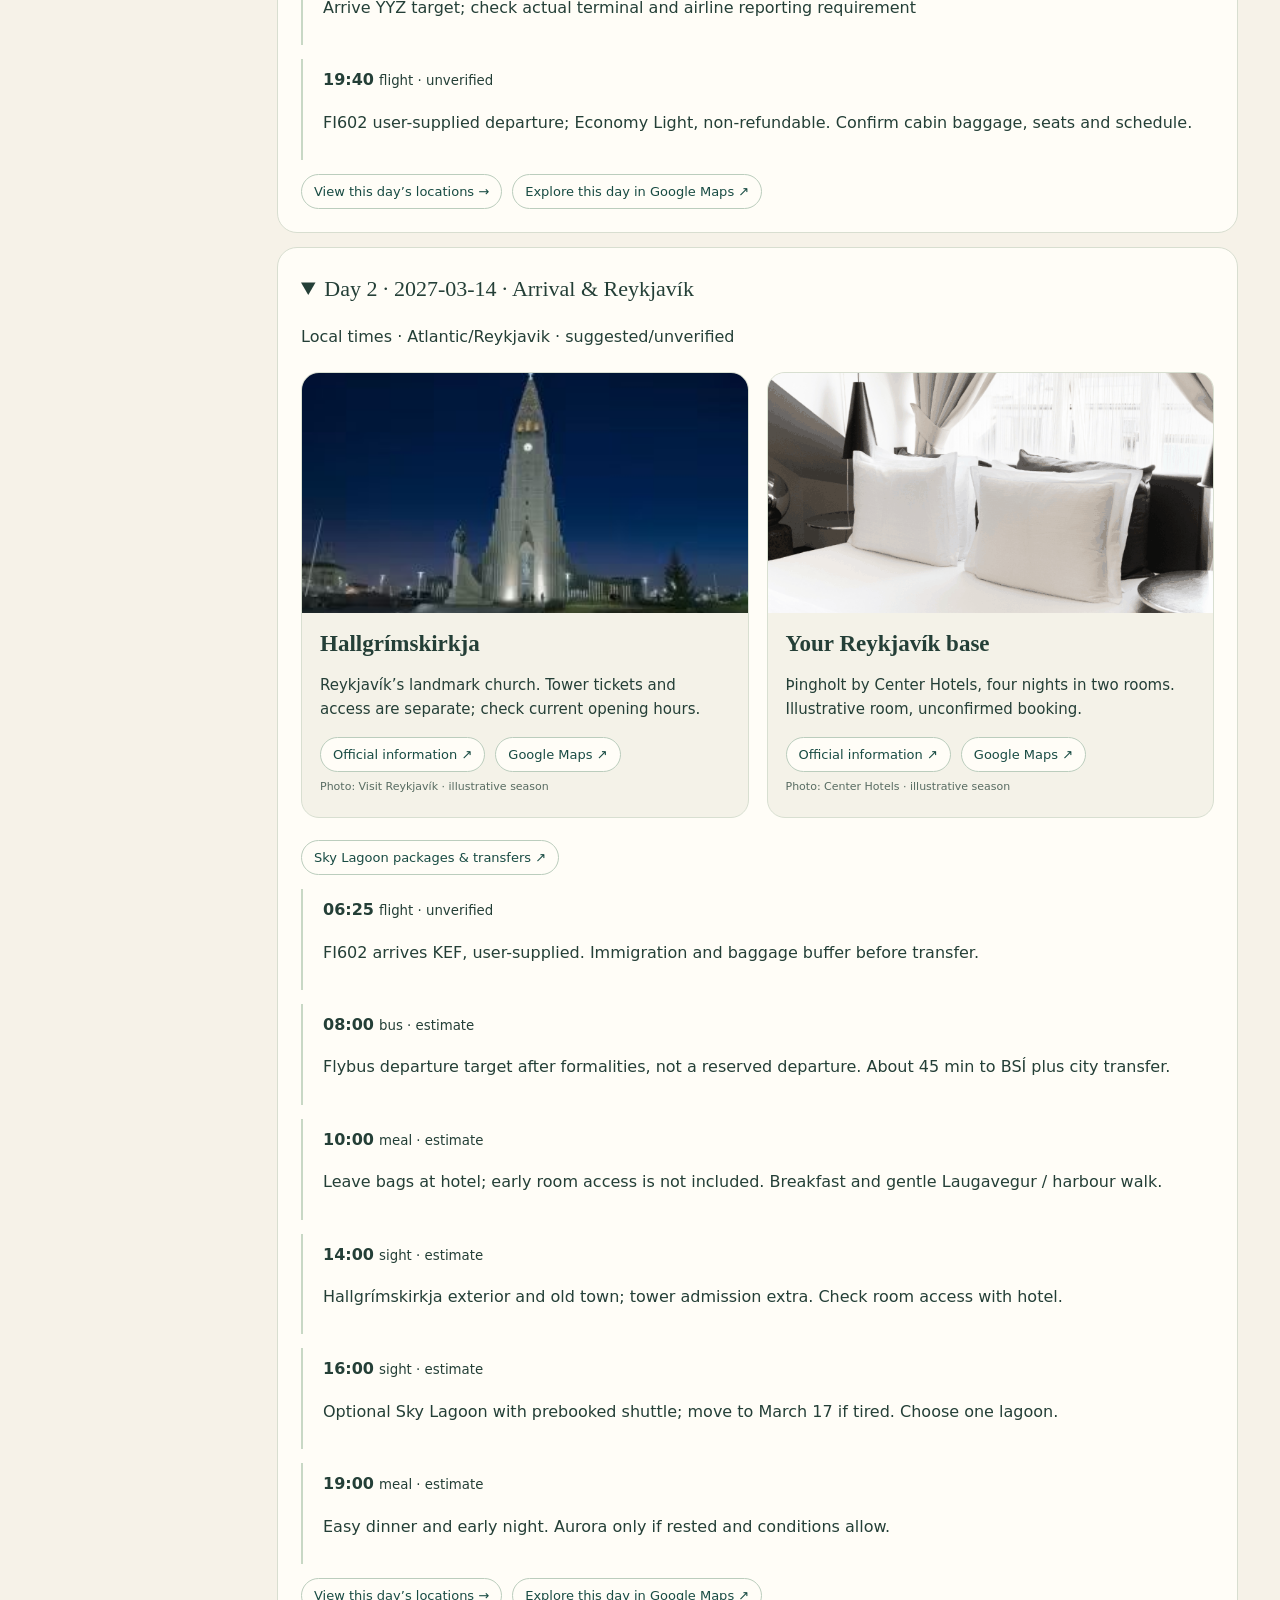
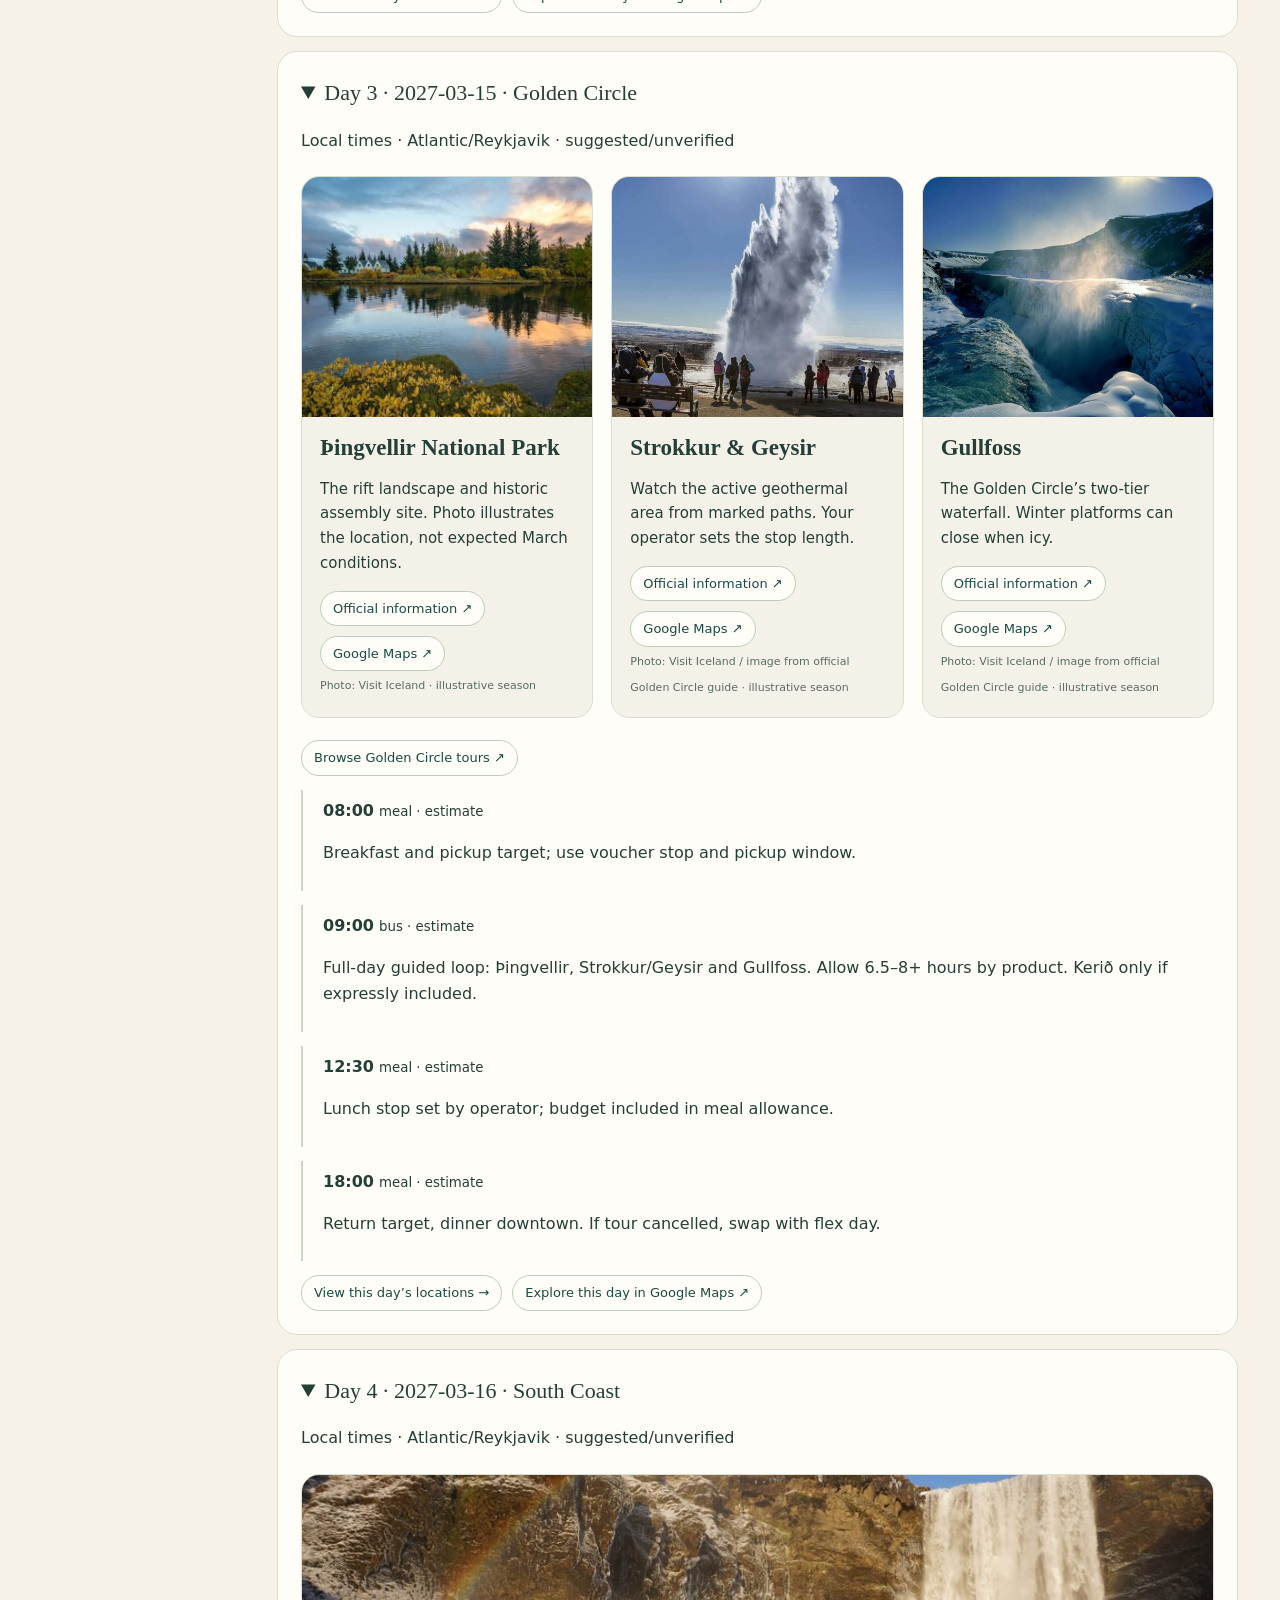
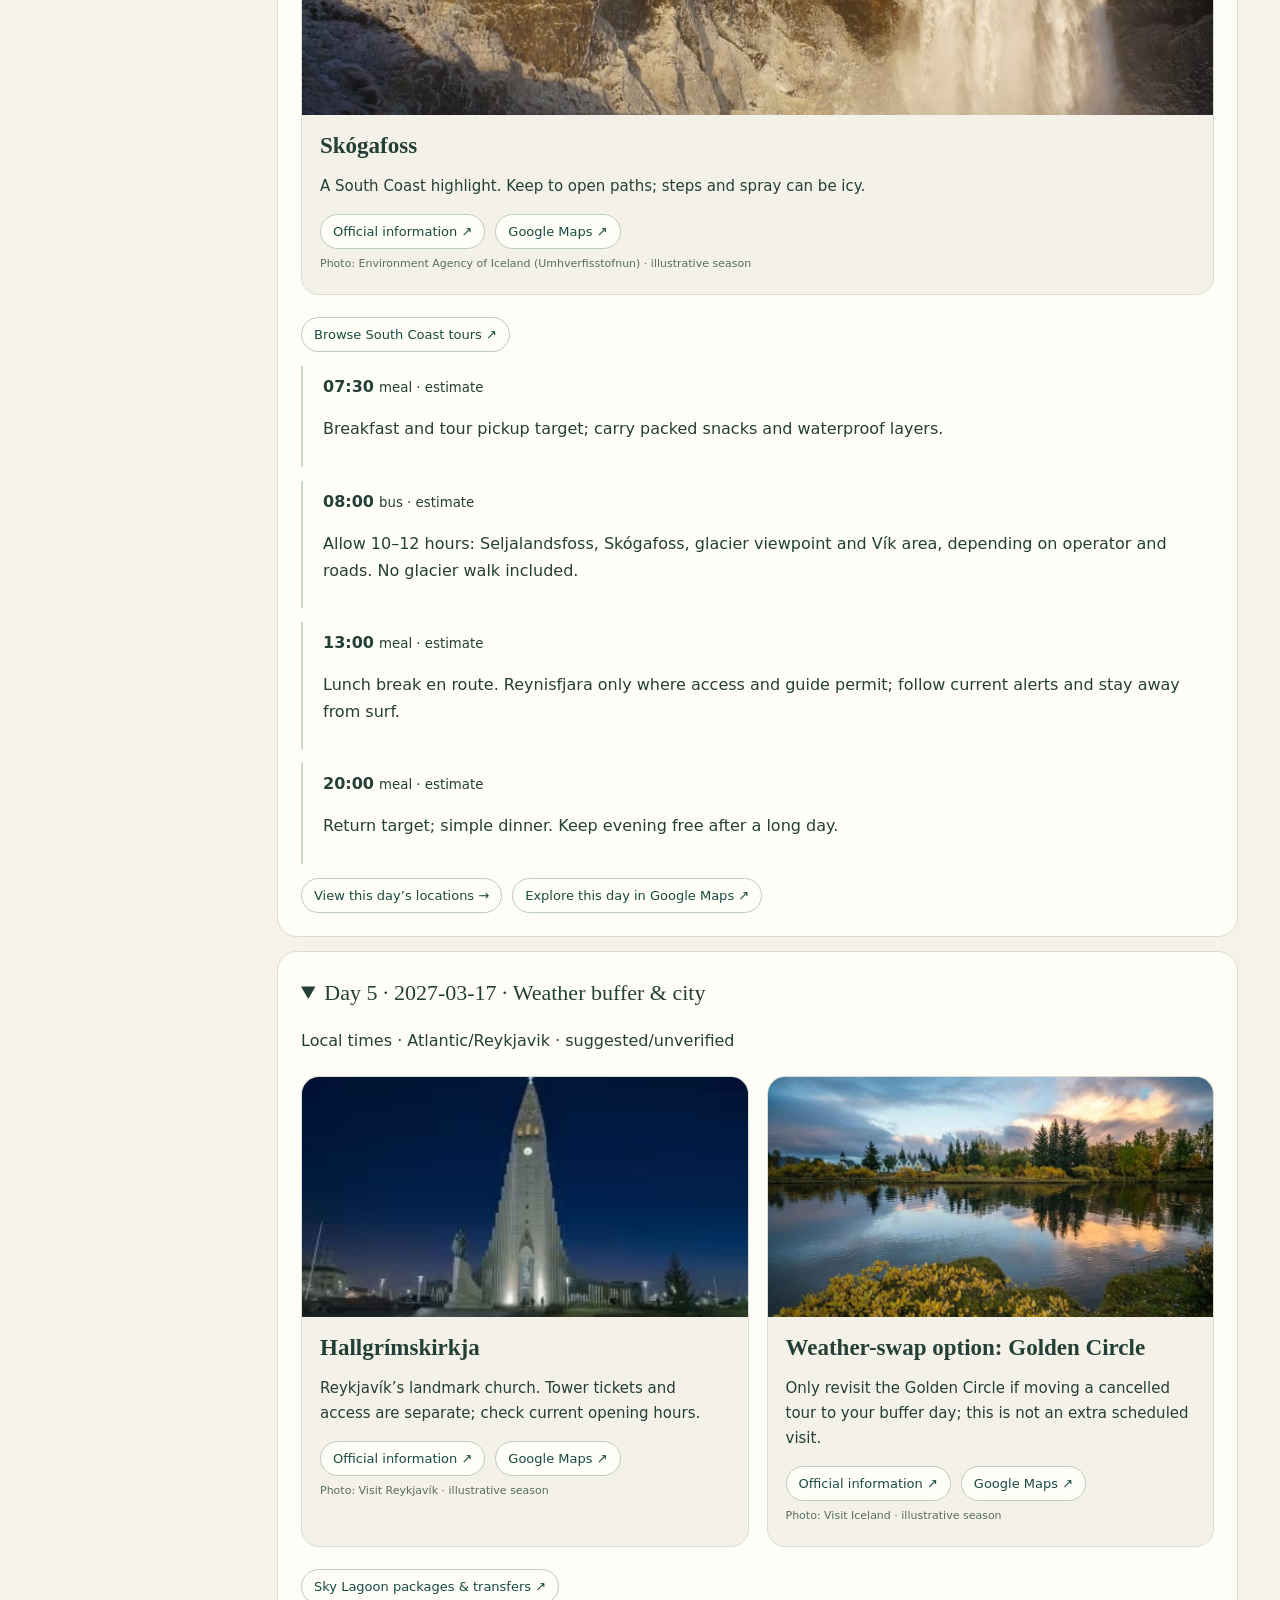
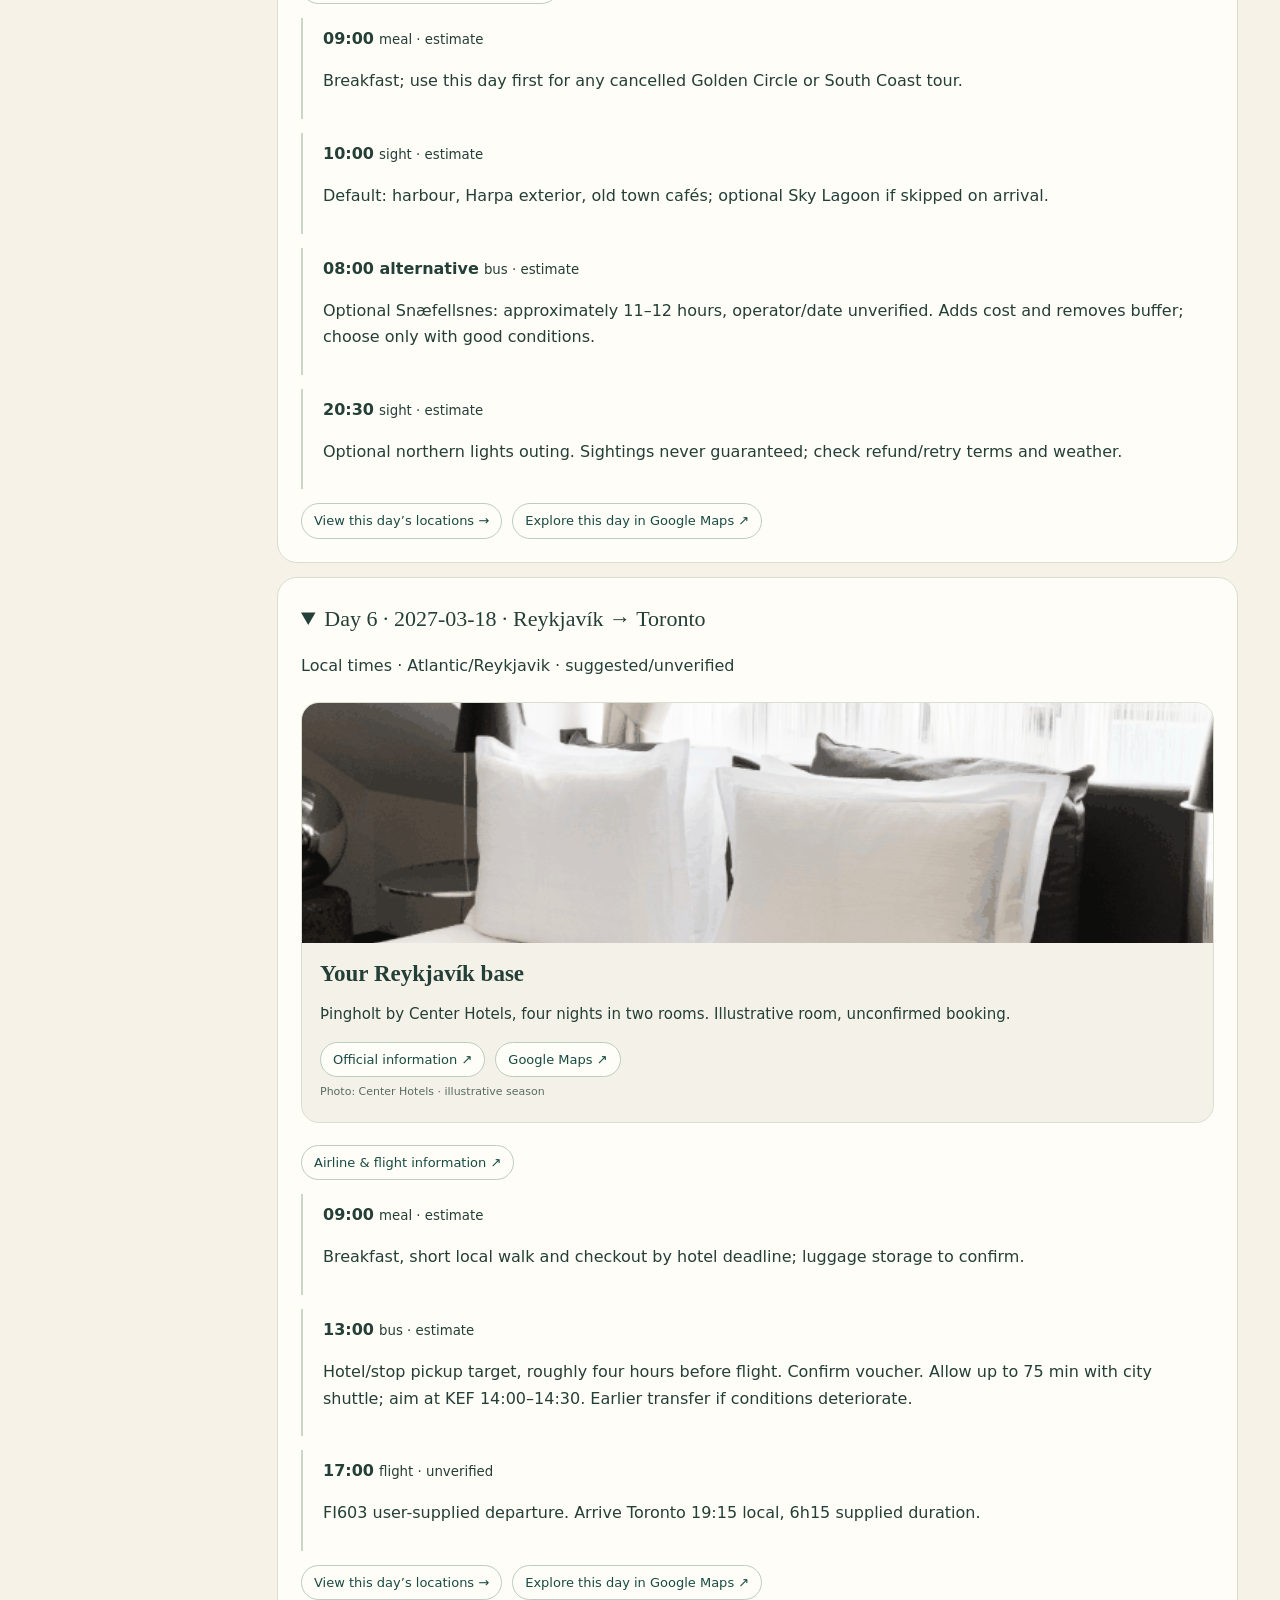
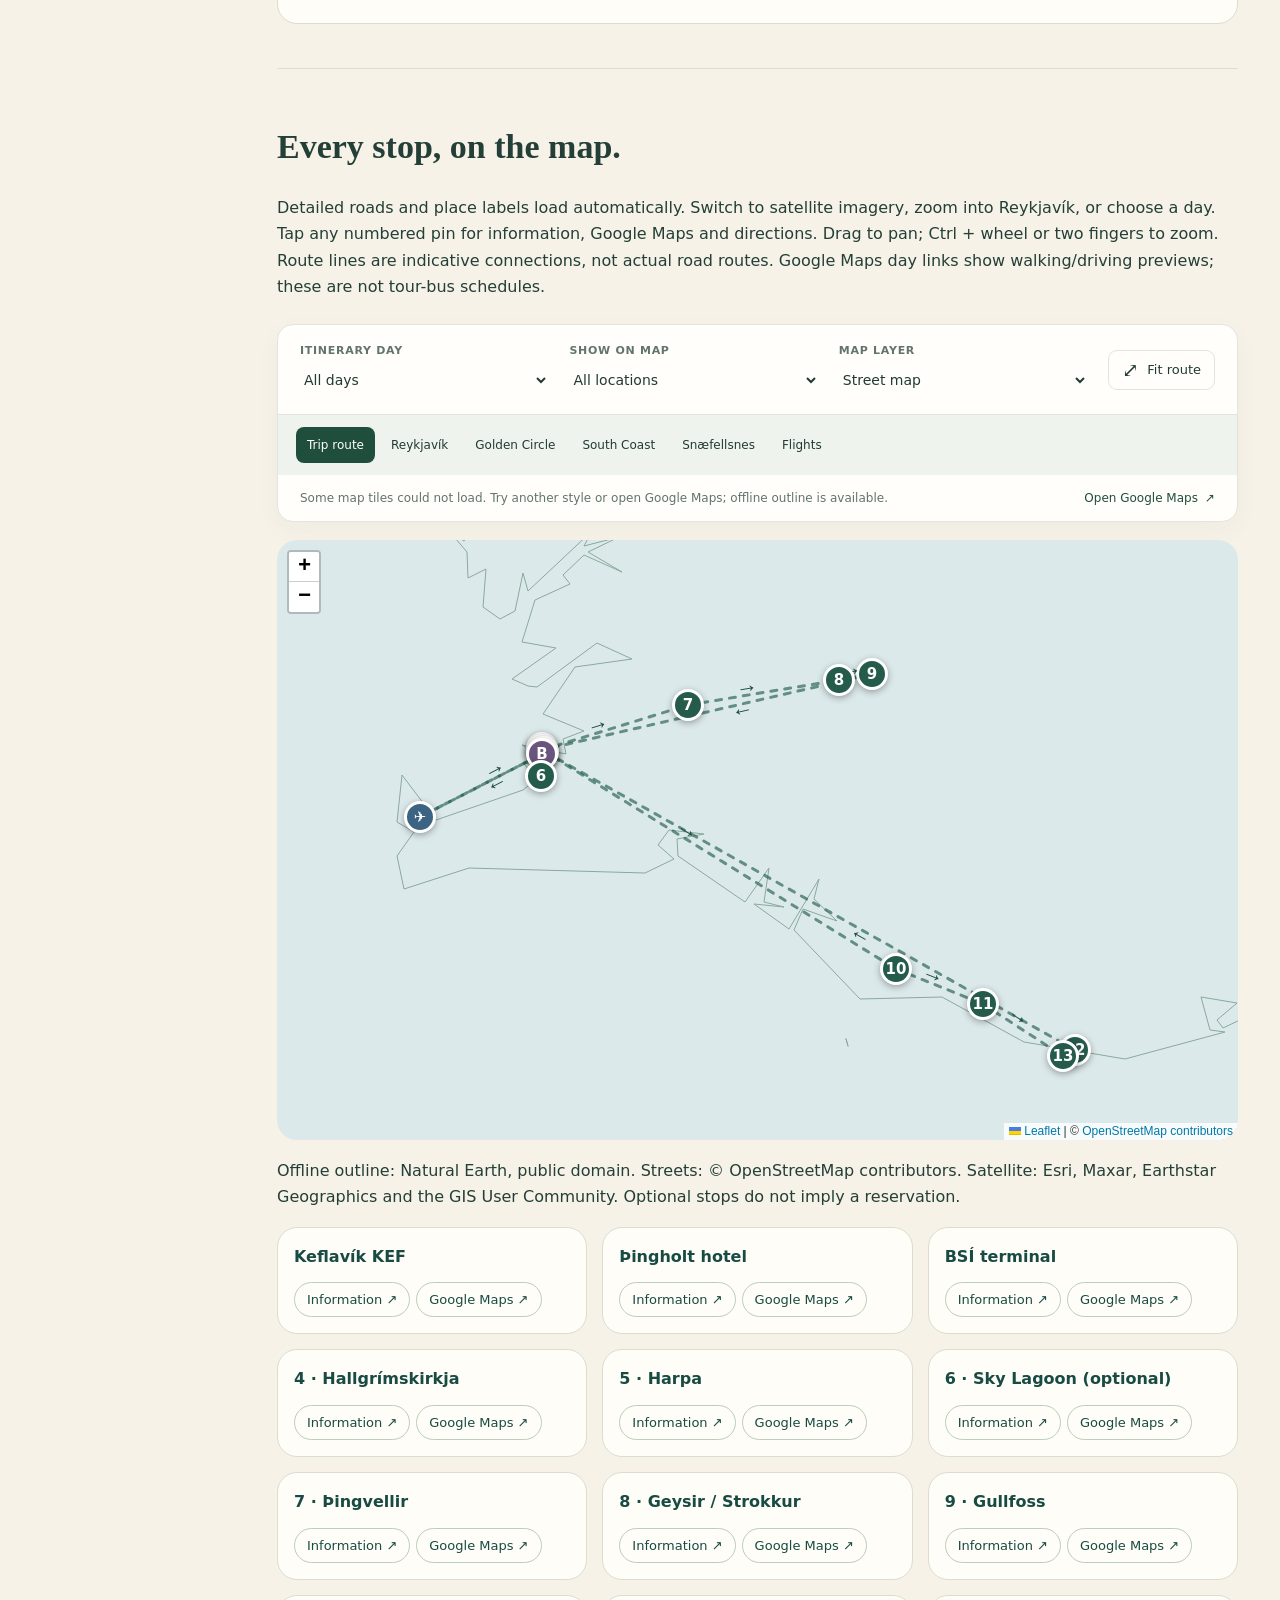
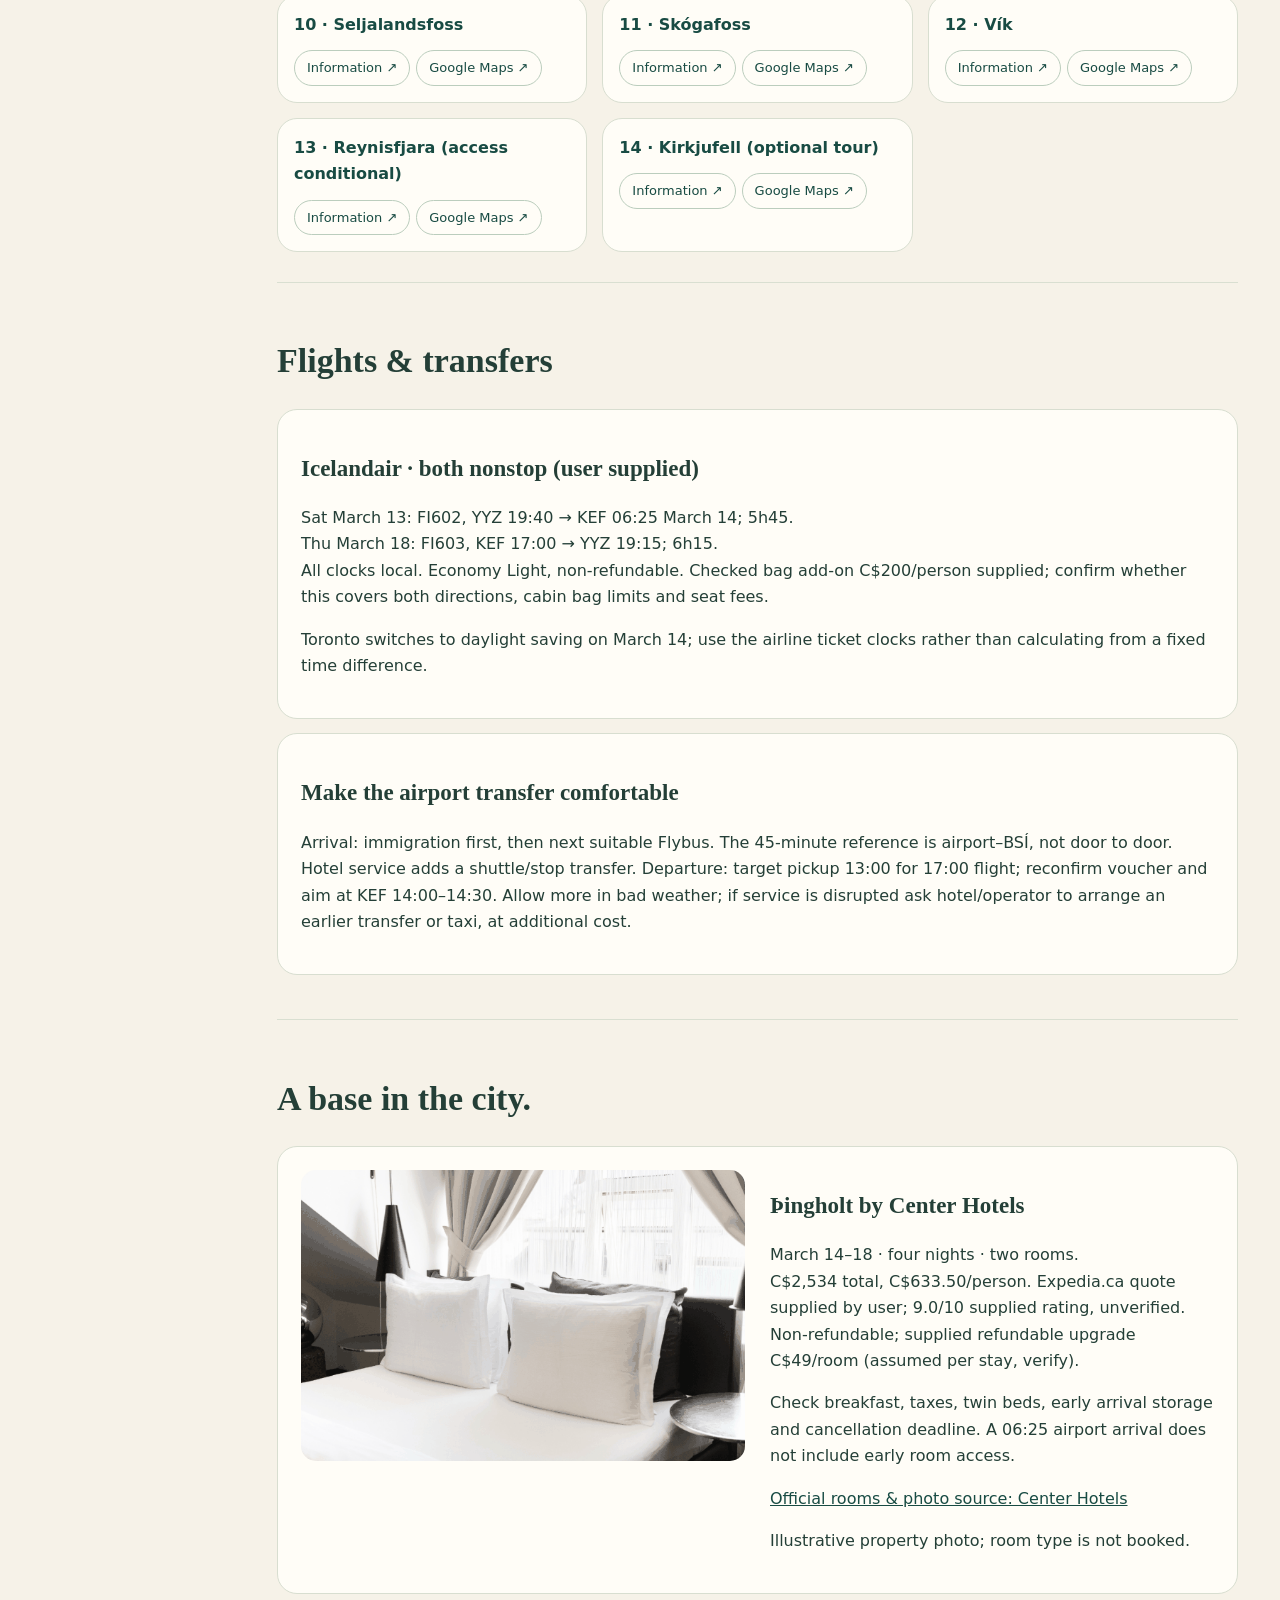
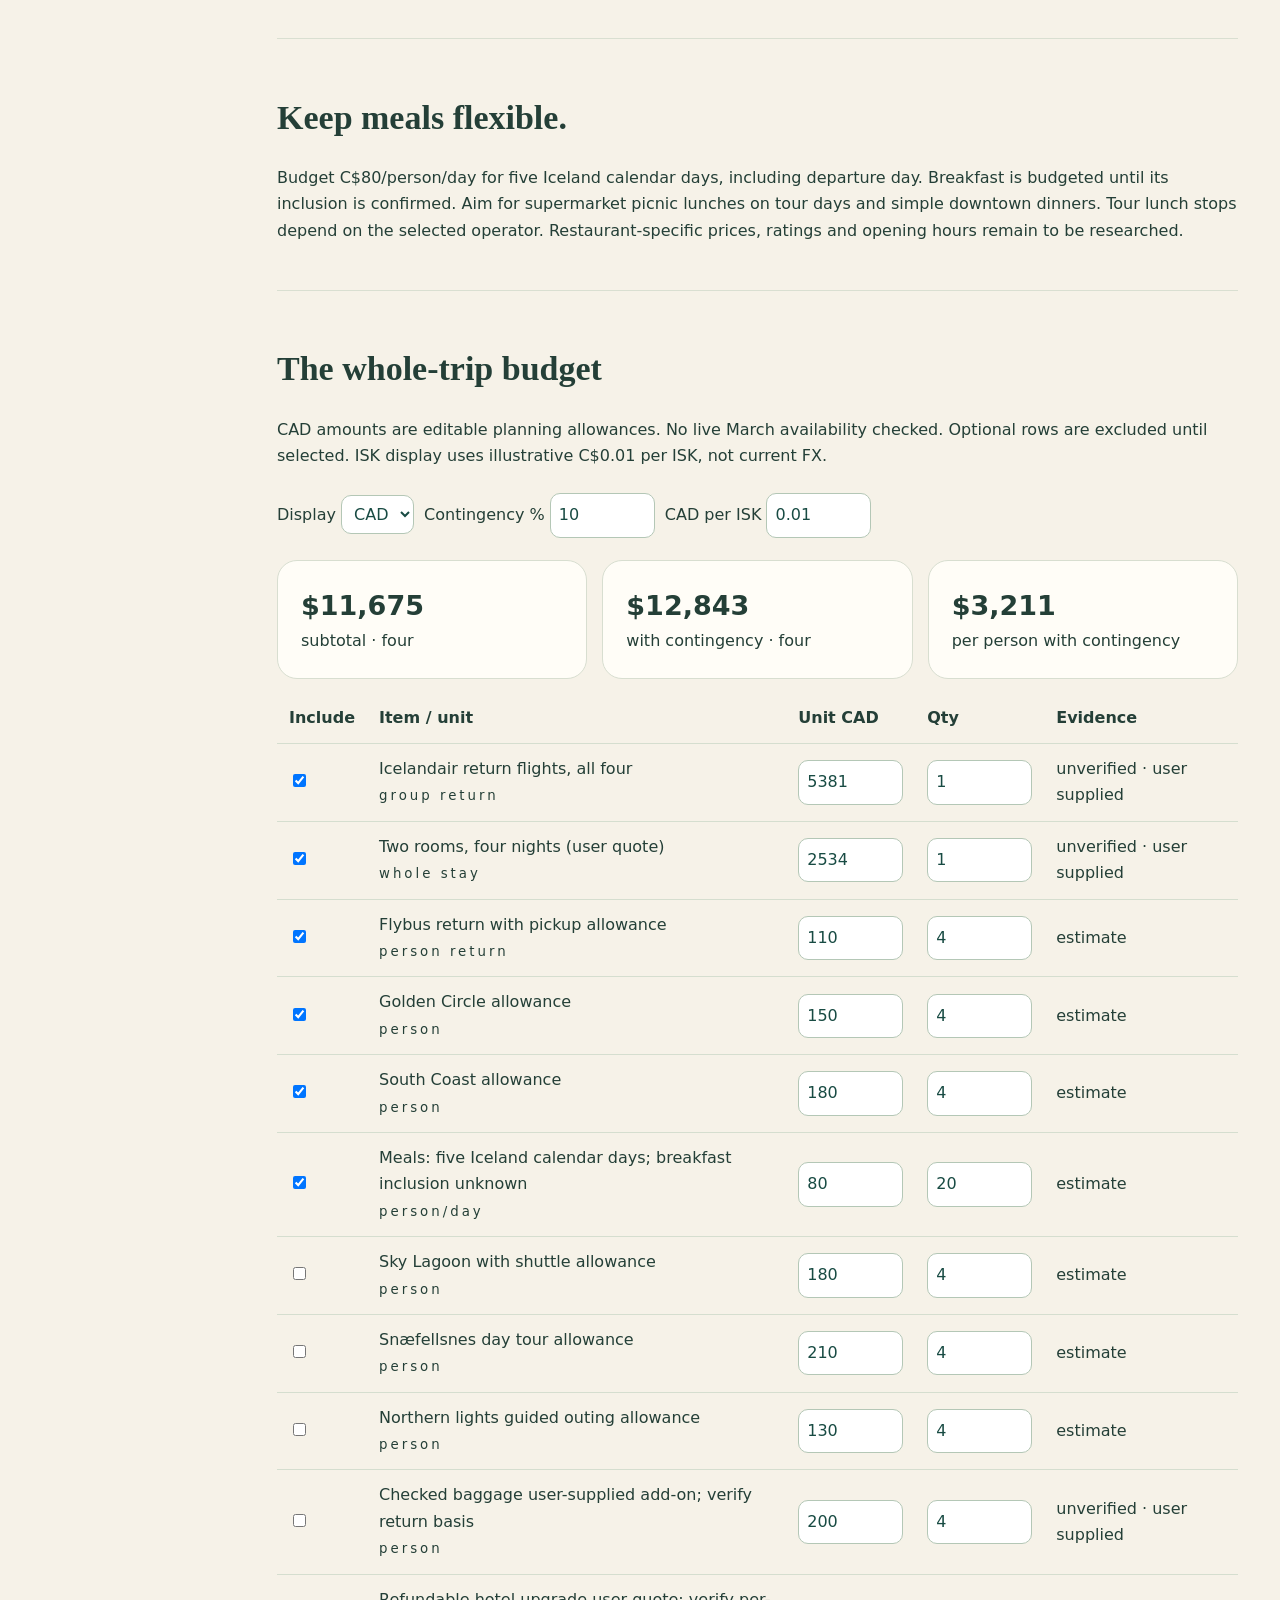
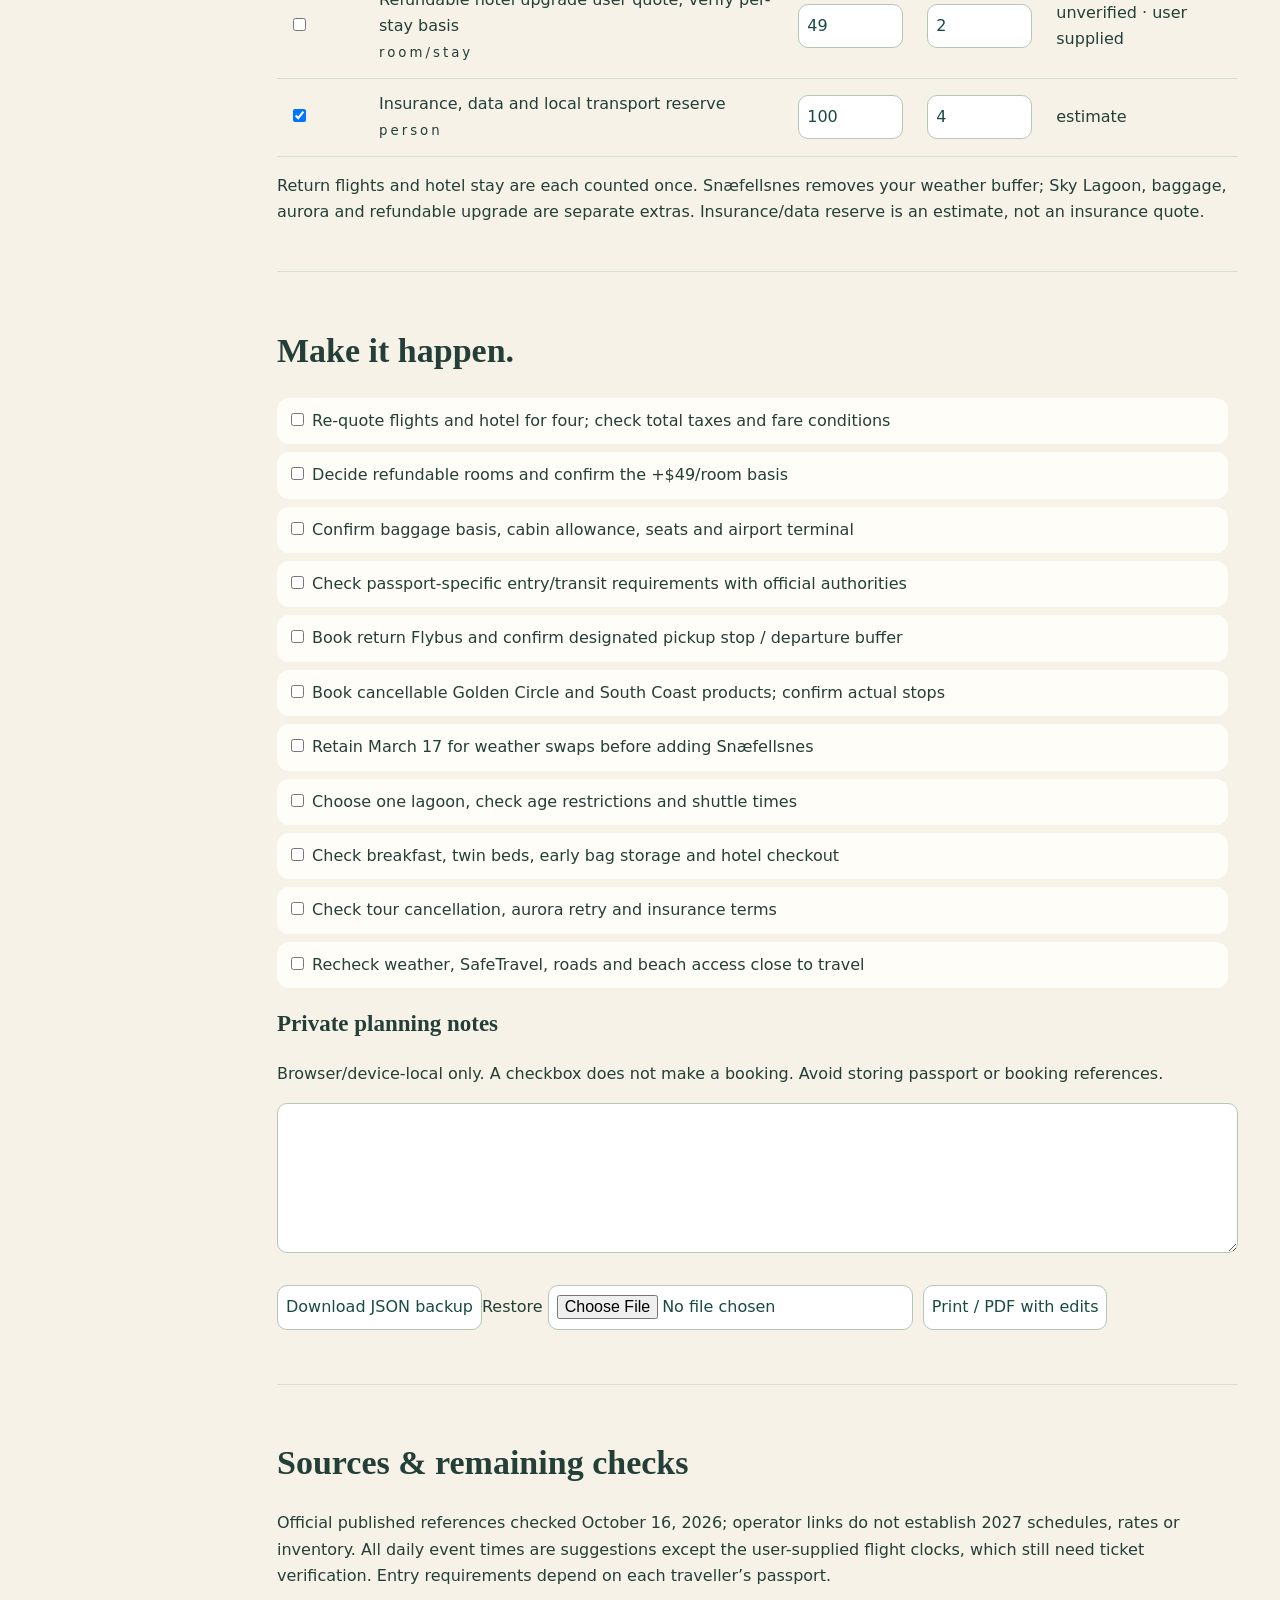
==== commit 0d83a140: "Apply chosen Quiet toolbar design to Iceland map controls" ====
--- a/index.html
+++ b/index.html
@@ -1 +1,10 @@
-<!doctype html><html lang="en"><meta charset="utf-8"><meta name="viewport" content="width=device-width,initial-scale=1"><title>Iceland · March 2027 Field Guide</title><link rel="stylesheet" href="assets/leaflet.css"><link rel="stylesheet" href="styles.css"><link rel="stylesheet" href="assets/navigation.css"><body><header class="trip-topbar"><a class="trip-brand" href="#overview"><span class="trip-logo">IS</span><span>Iceland <small>PERSONAL FIELD GUIDE · 2027</small></span></a><span class="trip-edition">March 13–18 · Planning edition</span></header><div class="trip-layout"><aside class="trip-sidebar"><p class="eyebrow">MARCH 13–18, 2027 · FOUR TRAVELLERS</p><nav id="nav" aria-label="Main"><a href="#glance">↗ <span>Itinerary at a glance</span></a><a href="#map">⌖ <span>Route map</span></a><a href="#overview">01 <span>Start here</span></a><a href="#days">02 <span>Day-by-day</span></a><a href="#transport">03 <span>Flights & transport</span></a><a href="#hotels">04 <span>Where to stay</span></a><a href="#dining">♨ <span>Dining notes</span></a><a href="#budget">05 <span>Budget & prices</span></a><a href="#checklist">06 <span>Booking checklist</span></a><a href="#sources">07 <span>Sources & unknowns</span></a></nav><div class="aside-note"><span class="dot"></span> Checked October 16, 2026<p>Planning edition. Flights, hotel and tours are unconfirmed. Suggested times and allowances remain visible.</p></div><a class="pdf-link" href="iceland-guide.pdf" download>↓ Offline field guide (PDF)</a><a class="pdf-link" href="offline-guide.html" download>↓ Standalone offline website</a></aside><main><label class="search">Search the guide <input id="search" type="search" placeholder="Flights, waterfalls, lunch…"></label><div id="results"></div><section id="overview"><small>WINTER LIGHT / ICELAND</small><h1>Four days.<br>A little wild.</h1><p class="lede">A Reykjavík base, waterfall days and room for the weather.<br>Toronto → Iceland · March 13–18, 2027</p><div class="stats"><article><b>6</b>calendar days incl. flights</article><article><b>4</b>nights · two rooms</article><article><b>C$1,978.75</b>flight + hotel per person</article></div><article><h3>Your quote is a baseline, not a reservation</h3><p>C$5,381 flights + C$2,534 hotel = C$7,915 for four. User-supplied prices and terms have not been independently re-quoted. Already C$478.75/person above the C$1,500 target before meals, transfers or tours.</p><p>Core planning allowances add C$940/person, bringing the baseline to C$2,918.75/person before contingency and optional outings. Select optional extras below to compare.</p></article><p>Four Iceland sightseeing days: March 14–17. March 18 is a partial departure day. Default to guided tours and retain March 17 as a weather buffer. Rental versus tour savings have not been priced.</p></section><section id="glance"><h2>6-Day Itinerary at a Glance</h2><div class="grid" id="cards"></div></section><section id="days"><h2>The daily field guide</h2><label>Activity <select id="activity"><option value="">All activities</option><option>flight</option><option>bus</option><option>meal</option><option>sight</option></select></label><div id="timeline"></div></section><section id="map"><h2>Every stop, on the map.</h2><p>Detailed roads and place labels load automatically. Switch to satellite imagery, zoom into Reykjavík, or choose a day. Tap any numbered pin for information, Google Maps and directions. Drag to pan; Ctrl + wheel or two fingers to zoom. Route lines are indicative connections, not actual road routes. Google Maps day links show walking/driving previews; these are not tour-bus schedules.</p><label>Day <select id="mapday"><option value="">All days</option></select></label> <label>Category <select id="category"><option value="">All locations</option><option>airport</option><option>hotel</option><option>station</option><option>sight</option></select></label> <button id="fit">Fit locations</button><button id="iceland">Iceland view</button><label>Map style <select id="mapstyle"><option value="street">Detailed streets</option><option value="satellite">Satellite</option><option value="offline">Offline outline</option></select></label><div class="map-regions"><button data-region="city">Reykjavík city</button><button data-region="circle">Golden Circle</button><button data-region="south">South Coast</button><button data-region="west">Snæfellsnes (optional)</button><button data-region="flights">Long-haul flights</button><a id="google-area" href="https://www.google.com/maps/@?api=1&amp;map_action=map&amp;center=64.1466%2C-21.9426&amp;zoom=12" target="_blank" rel="noopener">Open current view in Google Maps ↗</a></div><p id="map-status" role="status">Street and satellite detail require internet. Offline outlines remain bundled.</p><div id="geomap" tabindex="0" aria-label="Trip map"></div><p>Offline outline: Natural Earth, public domain. Streets: © OpenStreetMap contributors. Satellite: Esri, Maxar, Earthstar Geographics and the GIS User Community. Optional stops do not imply a reservation.</p><div id="locations" class="grid"></div></section><section id="transport"><h2>Flights & transfers</h2><article><h3>Icelandair · both nonstop (user supplied)</h3><p>Sat March 13: FI602, YYZ 19:40 → KEF 06:25 March 14; 5h45.<br>Thu March 18: FI603, KEF 17:00 → YYZ 19:15; 6h15.<br>All clocks local. Economy Light, non-refundable. Checked bag add-on C$200/person supplied; confirm whether this covers both directions, cabin bag limits and seat fees.</p><p>Toronto switches to daylight saving on March 14; use the airline ticket clocks rather than calculating from a fixed time difference.</p></article><article><h3>Make the airport transfer comfortable</h3><p>Arrival: immigration first, then next suitable Flybus. The 45-minute reference is airport–BSÍ, not door to door. Hotel service adds a shuttle/stop transfer. Departure: target pickup 13:00 for 17:00 flight; reconfirm voucher and aim at KEF 14:00–14:30. Allow more in bad weather; if service is disrupted ask hotel/operator to arrange an earlier transfer or taxi, at additional cost.</p></article></section><section id="hotels"><h2>A base in the city.</h2><article class="hotel"><img src="assets/hotel.png" alt="Standard room at Þingholt by Center Hotels"><div><h3>Þingholt by Center Hotels</h3><p>March 14–18 · four nights · two rooms.<br>C$2,534 total, C$633.50/person. Expedia.ca quote supplied by user; 9.0/10 supplied rating, unverified. Non-refundable; supplied refundable upgrade C$49/room (assumed per stay, verify).</p><p>Check breakfast, taxes, twin beds, early arrival storage and cancellation deadline. A 06:25 airport arrival does not include early room access.</p><a href="https://www.centerhotels.com/en/hotel-thingholt-reykjavik-rooms">Official rooms & photo source: Center Hotels</a><p>Illustrative property photo; room type is not booked.</p></div></article></section><section id="dining"><h2>Keep meals flexible.</h2><p>Budget C$80/person/day for five Iceland calendar days, including departure day. Breakfast is budgeted until its inclusion is confirmed. Aim for supermarket picnic lunches on tour days and simple downtown dinners. Tour lunch stops depend on the selected operator. Restaurant-specific prices, ratings and opening hours remain to be researched.</p></section><section id="budget"><h2>The whole-trip budget</h2><p>CAD amounts are editable planning allowances. No live March availability checked. Optional rows are excluded until selected. ISK display uses illustrative C$0.01 per ISK, not current FX.</p><label>Display <select id="currency"><option>CAD</option><option>ISK</option></select></label><label>Contingency % <input type="number" id="reserve" value="10" min="0" max="100"></label><label>CAD per ISK <input id="fx" type="number" value="0.01" step="0.001" min="0.001"></label><div class="stats" id="totals"></div><div class="tablewrap"><table><thead><tr><th>Include</th><th>Item / unit</th><th>Unit CAD</th><th>Qty</th><th>Evidence</th></tr></thead><tbody id="costs"></tbody></table></div><p>Return flights and hotel stay are each counted once. Snæfellsnes removes your weather buffer; Sky Lagoon, baggage, aurora and refundable upgrade are separate extras. Insurance/data reserve is an estimate, not an insurance quote.</p></section><section id="checklist"><h2>Make it happen.</h2><div id="checks"></div><h3>Private planning notes</h3><p>Browser/device-local only. A checkbox does not make a booking. Avoid storing passport or booking references.</p><textarea id="notes" rows="5" aria-label="Trip notes"></textarea><p><button id="backup">Download JSON backup</button><label>Restore <input type="file" id="restore" accept=".json"></label><button id="print">Print / PDF with edits</button></p><p id="feedback" role="status"></p></section><section id="sources"><h2>Sources & remaining checks</h2><p>Official published references checked October 16, 2026; operator links do not establish 2027 schedules, rates or inventory. All daily event times are suggestions except the user-supplied flight clocks, which still need ticket verification. Entry requirements depend on each traveller’s passport.</p><div id="sourceList"></div><article><h3>Winter flexibility</h3><p>Recheck SafeTravel and weather before each excursion. Skip closed paths, glacier walking and unsafe beach access. Aurora and tours depend on conditions. Blue Lagoon is an alternative requiring a separate booking and current access checks; it is not included. No Ring Road, highlands or distant glacier-lagoon day trip is planned.</p><p>The Monday fare-watch text was supplied as context; this guide does not create or verify an automation.</p></article></section><footer>Iceland 2027 · Independent planning edition · All prices CAD unless selected otherwise</footer></main></div><nav class="floating-nav" aria-label="Quick navigation"><a href="#overview">⌂ <span>Overview</span></a><a href="#glance">▦ <span>At a glance</span></a><div class="floating-day-picker"><button id="quick-day-button" class="day-pill" aria-expanded="false" aria-controls="quick-day-menu"><span aria-hidden="true">☷</span><span>Days</span><span class="day-pill-chevron" aria-hidden="true">⌄</span></button><div id="quick-day-menu" class="day-bubble-menu" aria-label="Choose itinerary day" hidden></div></div><a href="#map">⌖ <span>Map</span></a><button id="back-top" aria-label="Back to top">↑ <span>Top</span></button></nav><script src="data.js"></script><script src="assets/leaflet.js"></script><script src="assets/outline.js"></script><script src="assets/navigation.js"></script><script src="app.js"></script></body></html>
+<!doctype html><html lang="en"><meta charset="utf-8"><meta name="viewport" content="width=device-width,initial-scale=1"><title>Iceland · March 2027 Field Guide</title><link rel="stylesheet" href="assets/leaflet.css"><link rel="stylesheet" href="styles.css"><link rel="stylesheet" href="assets/navigation.css"><link rel="stylesheet" href="assets/quiet-toolbar.css"><body><header class="trip-topbar"><a class="trip-brand" href="#overview"><span class="trip-logo">IS</span><span>Iceland <small>PERSONAL FIELD GUIDE · 2027</small></span></a><span class="trip-edition">March 13–18 · Planning edition</span></header><div class="trip-layout"><aside class="trip-sidebar"><p class="eyebrow">MARCH 13–18, 2027 · FOUR TRAVELLERS</p><nav id="nav" aria-label="Main"><a href="#glance">↗ <span>Itinerary at a glance</span></a><a href="#map">⌖ <span>Route map</span></a><a href="#overview">01 <span>Start here</span></a><a href="#days">02 <span>Day-by-day</span></a><a href="#transport">03 <span>Flights & transport</span></a><a href="#hotels">04 <span>Where to stay</span></a><a href="#dining">♨ <span>Dining notes</span></a><a href="#budget">05 <span>Budget & prices</span></a><a href="#checklist">06 <span>Booking checklist</span></a><a href="#sources">07 <span>Sources & unknowns</span></a></nav><div class="aside-note"><span class="dot"></span> Checked October 16, 2026<p>Planning edition. Flights, hotel and tours are unconfirmed. Suggested times and allowances remain visible.</p></div><a class="pdf-link" href="iceland-guide.pdf" download>↓ Offline field guide (PDF)</a><a class="pdf-link" href="offline-guide.html" download>↓ Standalone offline website</a></aside><main><label class="search">Search the guide <input id="search" type="search" placeholder="Flights, waterfalls, lunch…"></label><div id="results"></div><section id="overview"><small>WINTER LIGHT / ICELAND</small><h1>Four days.<br>A little wild.</h1><p class="lede">A Reykjavík base, waterfall days and room for the weather.<br>Toronto → Iceland · March 13–18, 2027</p><div class="stats"><article><b>6</b>calendar days incl. flights</article><article><b>4</b>nights · two rooms</article><article><b>C$1,978.75</b>flight + hotel per person</article></div><article><h3>Your quote is a baseline, not a reservation</h3><p>C$5,381 flights + C$2,534 hotel = C$7,915 for four. User-supplied prices and terms have not been independently re-quoted. Already C$478.75/person above the C$1,500 target before meals, transfers or tours.</p><p>Core planning allowances add C$940/person, bringing the baseline to C$2,918.75/person before contingency and optional outings. Select optional extras below to compare.</p></article><p>Four Iceland sightseeing days: March 14–17. March 18 is a partial departure day. Default to guided tours and retain March 17 as a weather buffer. Rental versus tour savings have not been priced.</p></section><section id="glance"><h2>6-Day Itinerary at a Glance</h2><div class="grid" id="cards"></div></section><section id="days"><h2>The daily field guide</h2><label>Activity <select id="activity"><option value="">All activities</option><option>flight</option><option>bus</option><option>meal</option><option>sight</option></select></label><div id="timeline"></div></section><section id="map"><h2>Every stop, on the map.</h2><p>Detailed roads and place labels load automatically. Switch to satellite imagery, zoom into Reykjavík, or choose a day. Tap any numbered pin for information, Google Maps and directions. Drag to pan; Ctrl + wheel or two fingers to zoom. Route lines are indicative connections, not actual road routes. Google Maps day links show walking/driving previews; these are not tour-bus schedules.</p><div class="quiet-toolbar" aria-label="Map controls">
+<div class="quiet-fields">
+<label class="quiet-field"><span>ITINERARY DAY</span><select id="mapday" aria-label="Itinerary day"><option value="">All days</option></select></label>
+<label class="quiet-field"><span>SHOW ON MAP</span><select id="category" aria-label="Locations to show"><option value="">All locations</option><option value="sight">Attractions</option><option value="hotel">Hotels</option><option value="airport">Airports</option><option value="station">Bus & transfer points</option></select></label>
+<label class="quiet-field"><span>MAP LAYER</span><select id="mapstyle" aria-label="Map layer"><option value="street">Street map</option><option value="satellite">Satellite</option><option value="offline">Offline outline</option></select></label>
+<button id="fit" class="quiet-fit" type="button"><span aria-hidden="true">⤢</span> Fit route</button>
+</div>
+<div class="quiet-regions" role="group" aria-label="Region shortcuts"><button id="iceland" type="button" aria-pressed="true">Trip route</button><button data-region="city" type="button" aria-pressed="false">Reykjavík</button><button data-region="circle" type="button" aria-pressed="false">Golden Circle</button><button data-region="south" type="button" aria-pressed="false">South Coast</button><button data-region="west" type="button" aria-pressed="false">Snæfellsnes</button><button data-region="flights" type="button" aria-pressed="false">Flights</button></div>
+<div class="quiet-footer"><p id="map-status" role="status" aria-live="polite">Street and satellite detail require internet.</p><a id="google-area" href="https://www.google.com/maps/@?api=1&amp;map_action=map&amp;center=64.1466%2C-21.9426&amp;zoom=12" target="_blank" rel="noopener">Open Google Maps <span aria-hidden="true">↗</span></a></div>
+</div><div id="geomap" tabindex="0" aria-label="Trip map"></div><p>Offline outline: Natural Earth, public domain. Streets: © OpenStreetMap contributors. Satellite: Esri, Maxar, Earthstar Geographics and the GIS User Community. Optional stops do not imply a reservation.</p><div id="locations" class="grid"></div></section><section id="transport"><h2>Flights & transfers</h2><article><h3>Icelandair · both nonstop (user supplied)</h3><p>Sat March 13: FI602, YYZ 19:40 → KEF 06:25 March 14; 5h45.<br>Thu March 18: FI603, KEF 17:00 → YYZ 19:15; 6h15.<br>All clocks local. Economy Light, non-refundable. Checked bag add-on C$200/person supplied; confirm whether this covers both directions, cabin bag limits and seat fees.</p><p>Toronto switches to daylight saving on March 14; use the airline ticket clocks rather than calculating from a fixed time difference.</p></article><article><h3>Make the airport transfer comfortable</h3><p>Arrival: immigration first, then next suitable Flybus. The 45-minute reference is airport–BSÍ, not door to door. Hotel service adds a shuttle/stop transfer. Departure: target pickup 13:00 for 17:00 flight; reconfirm voucher and aim at KEF 14:00–14:30. Allow more in bad weather; if service is disrupted ask hotel/operator to arrange an earlier transfer or taxi, at additional cost.</p></article></section><section id="hotels"><h2>A base in the city.</h2><article class="hotel"><img src="assets/hotel.png" alt="Standard room at Þingholt by Center Hotels"><div><h3>Þingholt by Center Hotels</h3><p>March 14–18 · four nights · two rooms.<br>C$2,534 total, C$633.50/person. Expedia.ca quote supplied by user; 9.0/10 supplied rating, unverified. Non-refundable; supplied refundable upgrade C$49/room (assumed per stay, verify).</p><p>Check breakfast, taxes, twin beds, early arrival storage and cancellation deadline. A 06:25 airport arrival does not include early room access.</p><a href="https://www.centerhotels.com/en/hotel-thingholt-reykjavik-rooms">Official rooms & photo source: Center Hotels</a><p>Illustrative property photo; room type is not booked.</p></div></article></section><section id="dining"><h2>Keep meals flexible.</h2><p>Budget C$80/person/day for five Iceland calendar days, including departure day. Breakfast is budgeted until its inclusion is confirmed. Aim for supermarket picnic lunches on tour days and simple downtown dinners. Tour lunch stops depend on the selected operator. Restaurant-specific prices, ratings and opening hours remain to be researched.</p></section><section id="budget"><h2>The whole-trip budget</h2><p>CAD amounts are editable planning allowances. No live March availability checked. Optional rows are excluded until selected. ISK display uses illustrative C$0.01 per ISK, not current FX.</p><label>Display <select id="currency"><option>CAD</option><option>ISK</option></select></label><label>Contingency % <input type="number" id="reserve" value="10" min="0" max="100"></label><label>CAD per ISK <input id="fx" type="number" value="0.01" step="0.001" min="0.001"></label><div class="stats" id="totals"></div><div class="tablewrap"><table><thead><tr><th>Include</th><th>Item / unit</th><th>Unit CAD</th><th>Qty</th><th>Evidence</th></tr></thead><tbody id="costs"></tbody></table></div><p>Return flights and hotel stay are each counted once. Snæfellsnes removes your weather buffer; Sky Lagoon, baggage, aurora and refundable upgrade are separate extras. Insurance/data reserve is an estimate, not an insurance quote.</p></section><section id="checklist"><h2>Make it happen.</h2><div id="checks"></div><h3>Private planning notes</h3><p>Browser/device-local only. A checkbox does not make a booking. Avoid storing passport or booking references.</p><textarea id="notes" rows="5" aria-label="Trip notes"></textarea><p><button id="backup">Download JSON backup</button><label>Restore <input type="file" id="restore" accept=".json"></label><button id="print">Print / PDF with edits</button></p><p id="feedback" role="status"></p></section><section id="sources"><h2>Sources & remaining checks</h2><p>Official published references checked October 16, 2026; operator links do not establish 2027 schedules, rates or inventory. All daily event times are suggestions except the user-supplied flight clocks, which still need ticket verification. Entry requirements depend on each traveller’s passport.</p><div id="sourceList"></div><article><h3>Winter flexibility</h3><p>Recheck SafeTravel and weather before each excursion. Skip closed paths, glacier walking and unsafe beach access. Aurora and tours depend on conditions. Blue Lagoon is an alternative requiring a separate booking and current access checks; it is not included. No Ring Road, highlands or distant glacier-lagoon day trip is planned.</p><p>The Monday fare-watch text was supplied as context; this guide does not create or verify an automation.</p></article></section><footer>Iceland 2027 · Independent planning edition · All prices CAD unless selected otherwise</footer></main></div><nav class="floating-nav" aria-label="Quick navigation"><a href="#overview">⌂ <span>Overview</span></a><a href="#glance">▦ <span>At a glance</span></a><div class="floating-day-picker"><button id="quick-day-button" class="day-pill" aria-expanded="false" aria-controls="quick-day-menu"><span aria-hidden="true">☷</span><span>Days</span><span class="day-pill-chevron" aria-hidden="true">⌄</span></button><div id="quick-day-menu" class="day-bubble-menu" aria-label="Choose itinerary day" hidden></div></div><a href="#map">⌖ <span>Map</span></a><button id="back-top" aria-label="Back to top">↑ <span>Top</span></button></nav><script src="data.js"></script><script src="assets/leaflet.js"></script><script src="assets/outline.js"></script><script src="assets/navigation.js"></script><script src="app.js"></script></body></html>
--- a/assets/quiet-toolbar.css
+++ b/assets/quiet-toolbar.css
@@ -0,0 +1,12 @@
+/* Quiet toolbar: approved Iceland map controls, October 16, 2026. */
+.quiet-toolbar{--qt-surface:#fffefb;--qt-ink:#213b32;--qt-muted:#62746c;--qt-line:#e0e6df;--qt-soft:#eff3ed;--qt-active:#204e3c;color:var(--qt-ink);font:14px/1.5 system-ui,-apple-system,"Segoe UI",sans-serif;background:var(--qt-surface);border:1px solid var(--qt-line);border-radius:16px;box-shadow:0 8px 26px #19332609;overflow:hidden;margin:24px 0 18px}
+.quiet-toolbar *{box-sizing:border-box}.quiet-toolbar .quiet-fields{display:grid;grid-template-columns:minmax(130px,1fr) minmax(140px,1fr) minmax(130px,1fr) auto;align-items:center;gap:20px;padding:18px 22px;border-bottom:1px solid var(--qt-line)}
+.quiet-toolbar .quiet-field{display:flex;flex-direction:column;gap:4px;margin:0;min-width:0}.quiet-toolbar .quiet-field>span{font-size:11px;font-weight:600;letter-spacing:.065em;color:var(--qt-muted)}
+.quiet-toolbar select{display:block;width:100%;max-width:100%;min-width:0;margin:0;border:0;border-radius:5px;background:transparent;padding:5px 24px 5px 0;min-height:32px;font:14px/1.5 system-ui;color:var(--qt-ink);cursor:pointer}
+.quiet-toolbar button{font:13px/1.5 system-ui;color:var(--qt-ink);box-shadow:none;cursor:pointer}.quiet-toolbar .quiet-fit{display:inline-flex;align-items:center;justify-content:center;gap:8px;white-space:nowrap;background:var(--qt-surface);border:1px solid var(--qt-line);border-radius:9px;padding:9px 13px;min-height:40px}.quiet-toolbar .quiet-fit>span{font-size:20px;line-height:1}
+.quiet-toolbar .quiet-regions{display:flex;gap:5px;flex-wrap:wrap;padding:12px 18px;background:var(--qt-soft)}.quiet-toolbar .quiet-regions button{display:inline-flex;align-items:center;justify-content:center;margin:0;border:0;border-radius:8px;background:transparent;min-height:36px;font-size:12px;padding:7px 11px;white-space:nowrap}
+.quiet-toolbar .quiet-regions button[aria-pressed="true"]{background:var(--qt-active);color:#fffefb}.quiet-toolbar .quiet-regions button:hover{background:#dce7d8}.quiet-toolbar .quiet-regions button[aria-pressed="true"]:hover{background:#173d2d}
+.quiet-toolbar .quiet-footer{display:flex;align-items:center;gap:14px;flex-wrap:wrap;padding:14px 22px}.quiet-toolbar #map-status{flex:1;min-width:180px;margin:0;font-size:12px;color:var(--qt-muted)}.quiet-toolbar .quiet-footer a{display:inline-flex;align-items:center;gap:7px;font-size:12px;font-weight:500;text-decoration:none;color:var(--qt-active);white-space:nowrap}.quiet-toolbar .quiet-footer a:hover{text-decoration:underline}.quiet-toolbar button:focus-visible,.quiet-toolbar select:focus-visible,.quiet-toolbar a:focus-visible{outline:3px solid #bc8b4a;outline-offset:3px}
+@media(max-width:1050px){.quiet-toolbar .quiet-fields{grid-template-columns:1fr 1fr;gap:14px 20px}.quiet-toolbar .quiet-fit{justify-self:start}.quiet-toolbar .quiet-fields{padding:16px 18px}}
+@media(max-width:480px){.quiet-toolbar{margin-top:20px}.quiet-toolbar .quiet-fields{padding:16px;gap:14px}.quiet-toolbar .quiet-field>span{font-size:10px}.quiet-toolbar select{font-size:14px;min-height:38px}.quiet-toolbar .quiet-fit{min-height:42px}.quiet-toolbar .quiet-regions{padding:10px;gap:4px}.quiet-toolbar .quiet-regions button{min-height:40px;padding:8px 10px}.quiet-toolbar .quiet-footer{padding:14px 16px;gap:9px}.quiet-toolbar #map-status{flex-basis:100%}}
+@media print{.quiet-toolbar{display:none}}
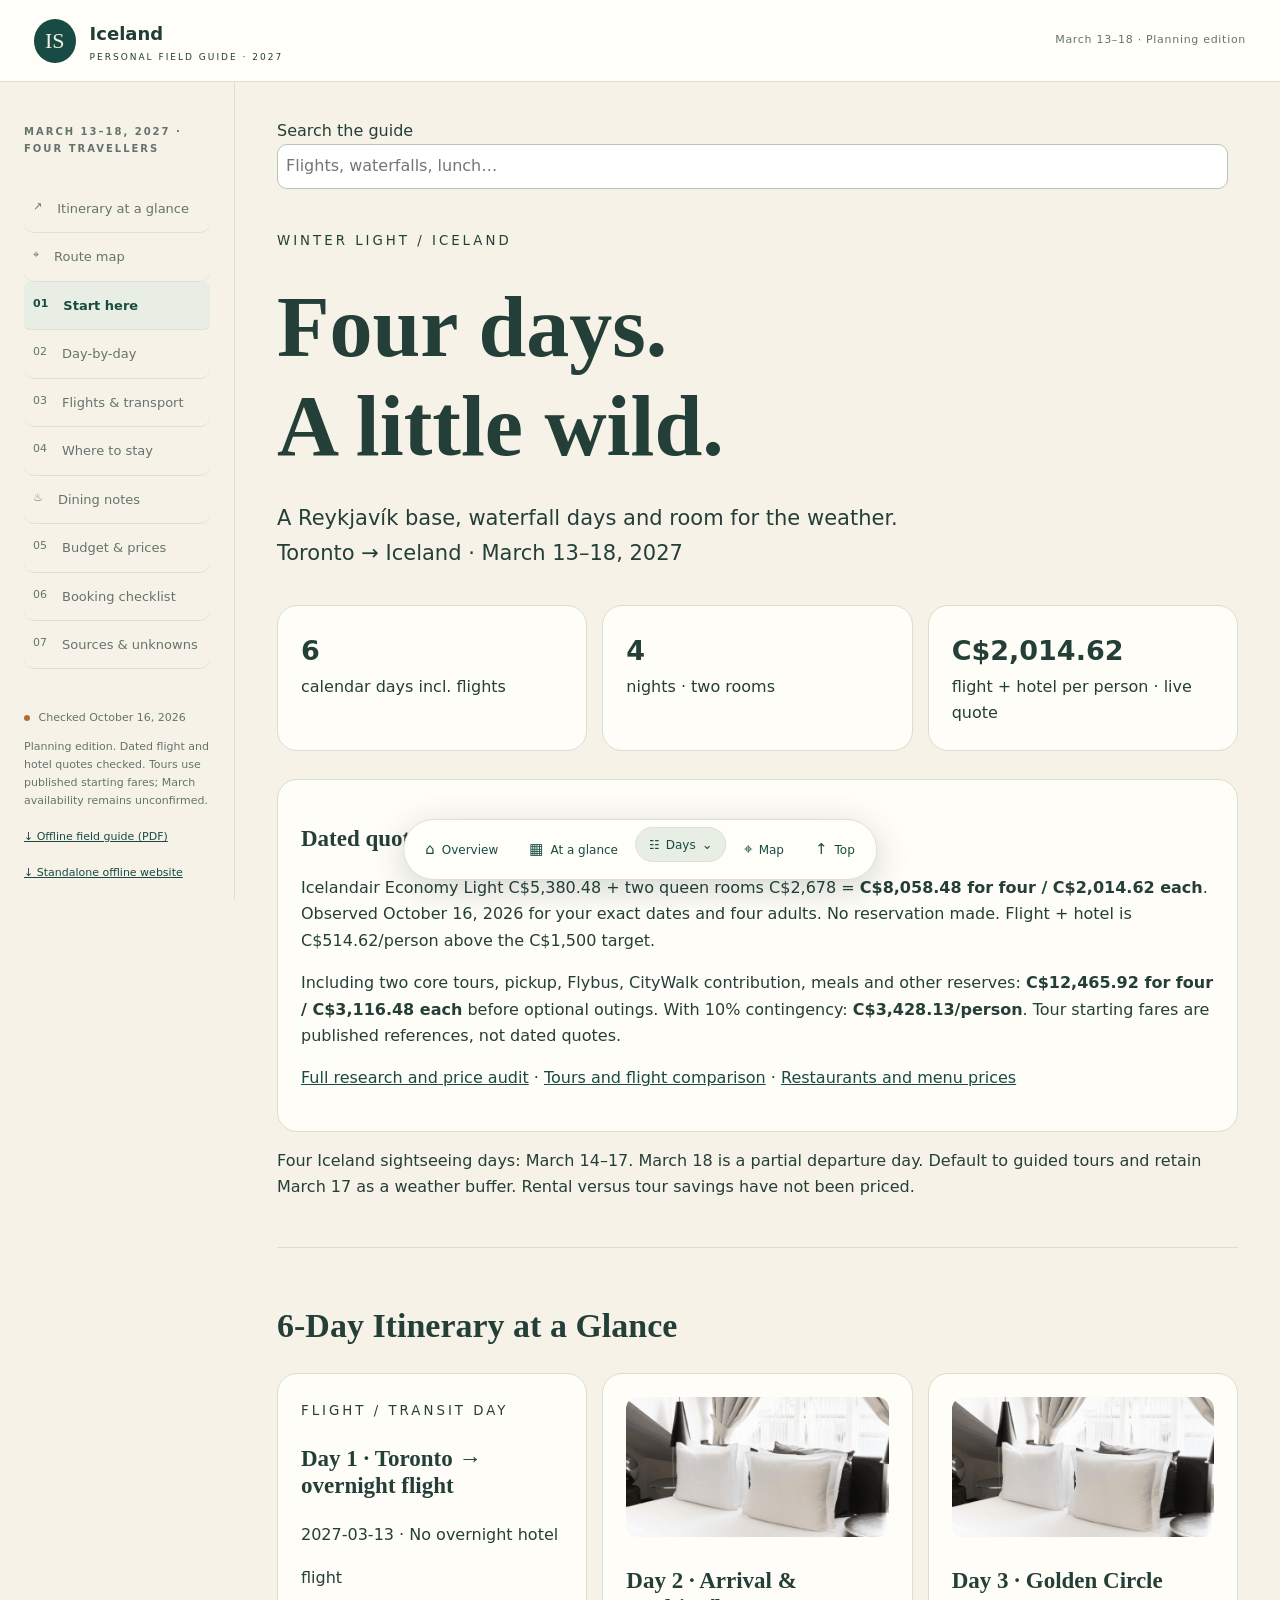
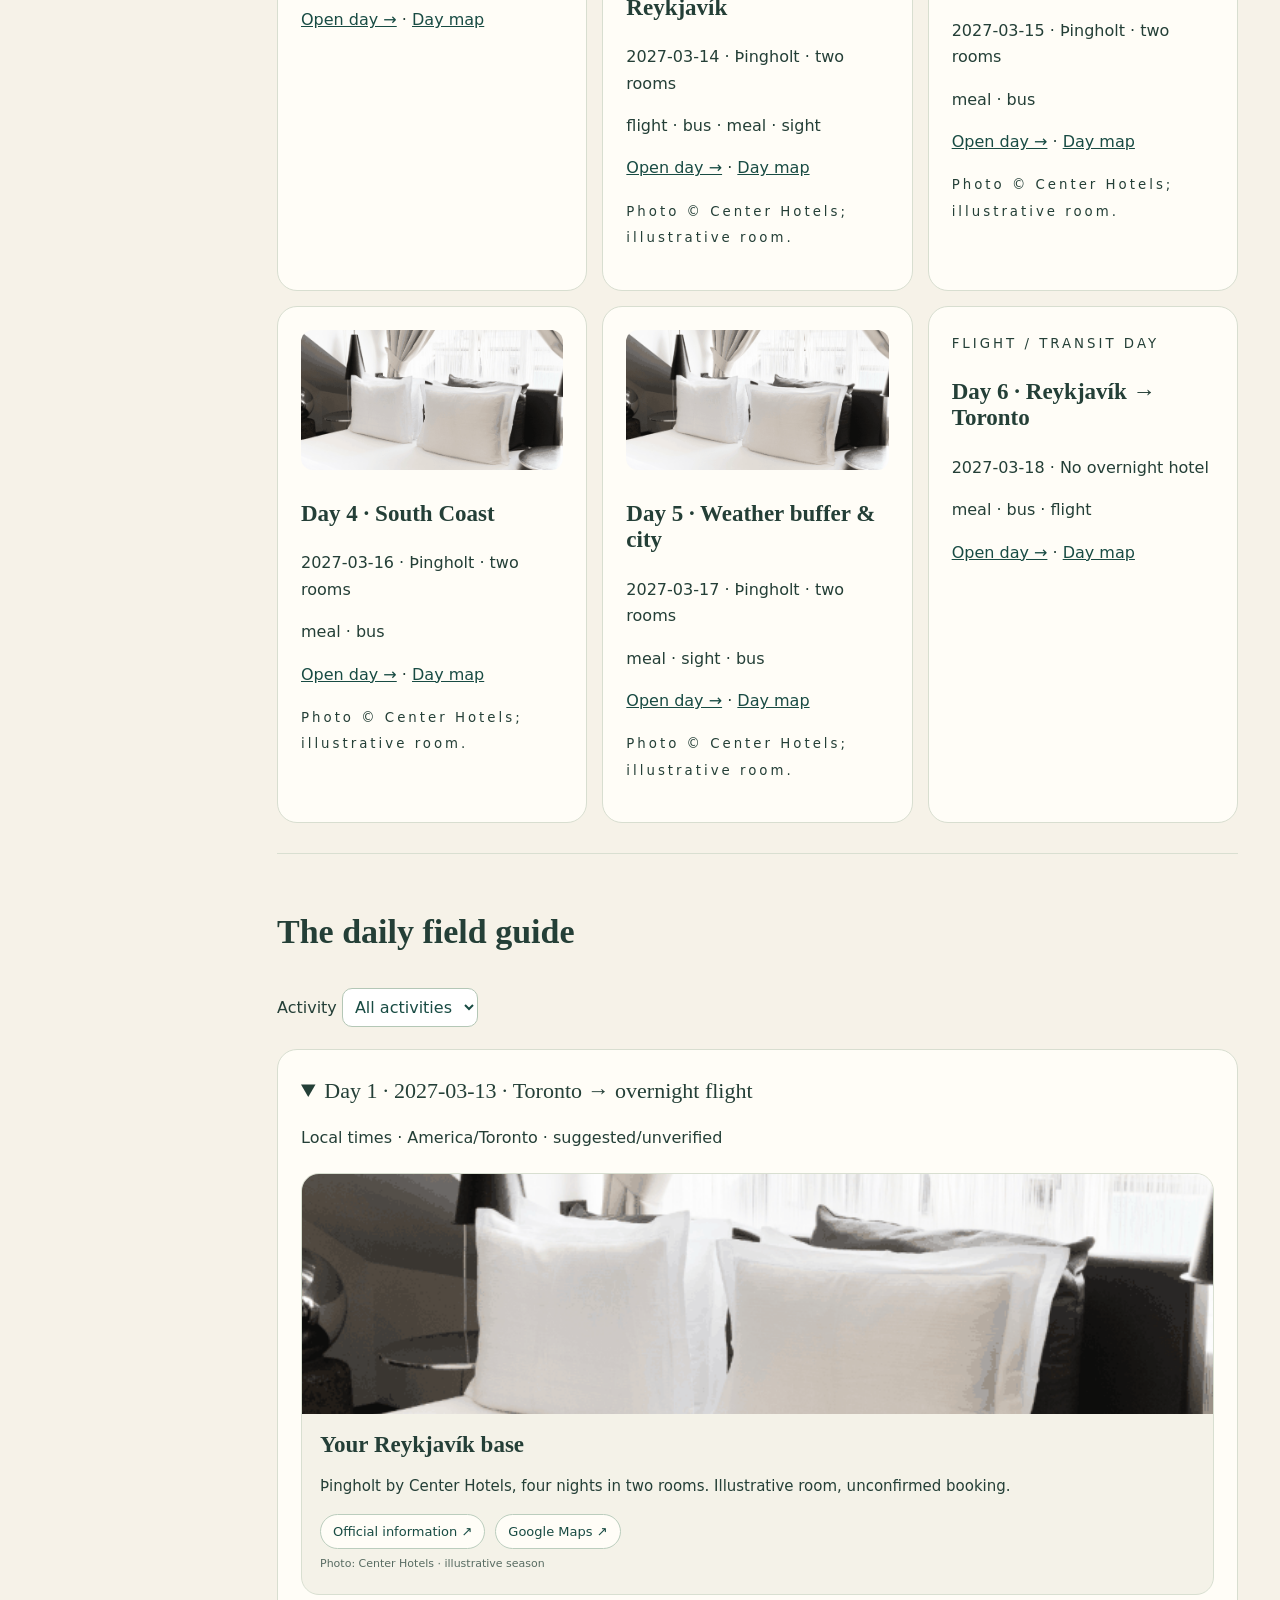
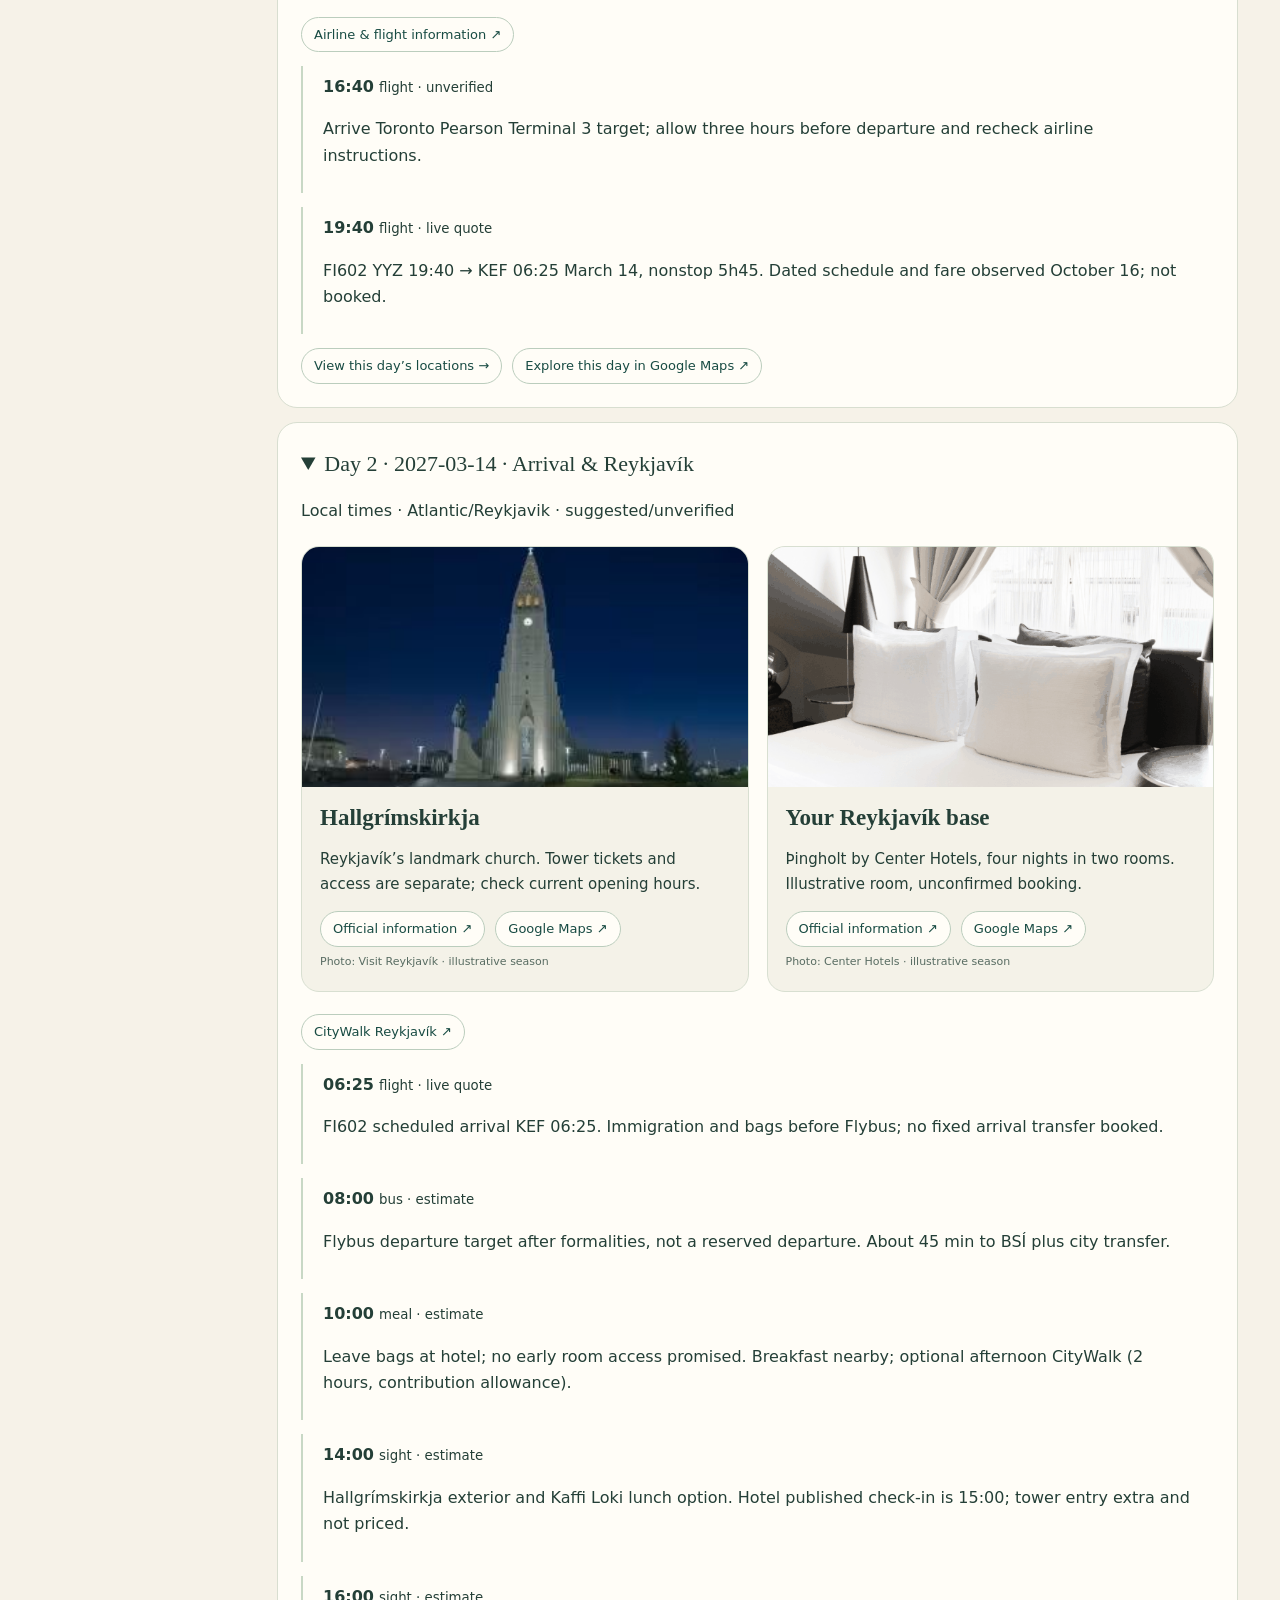
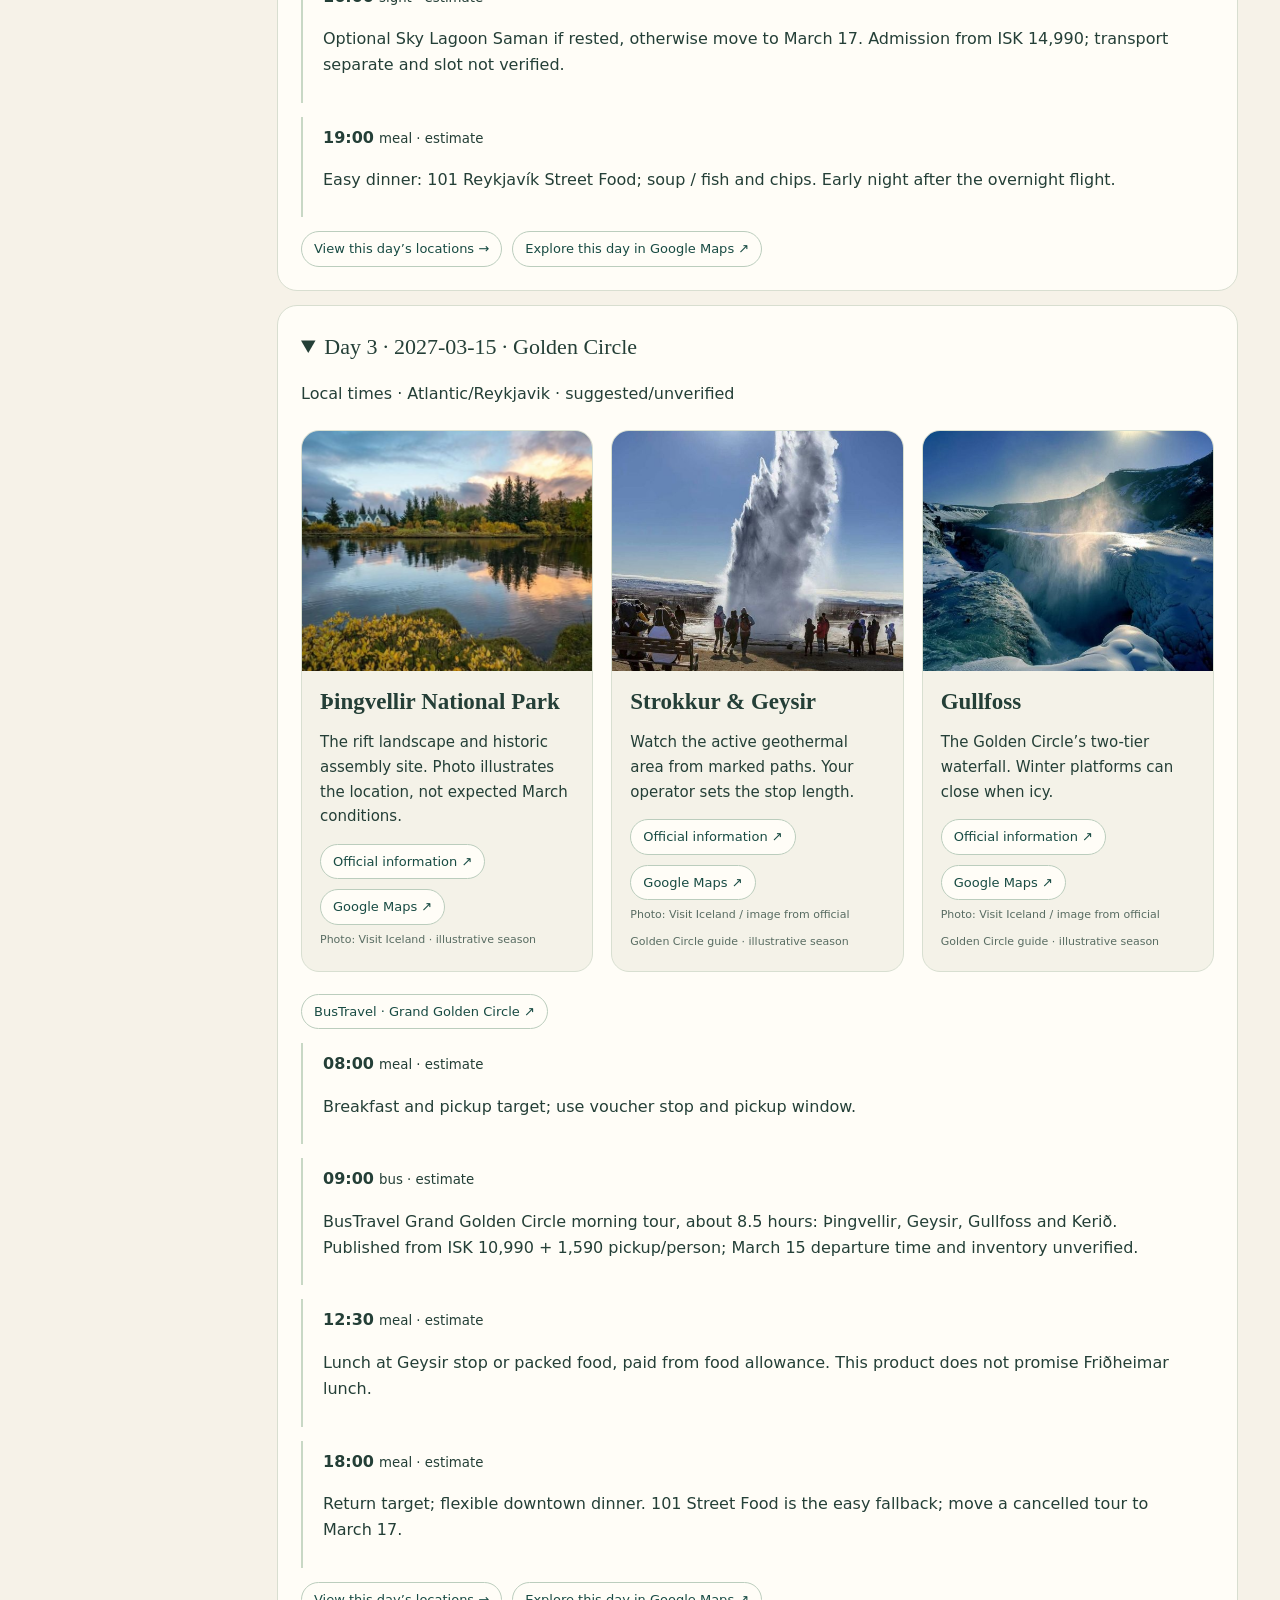
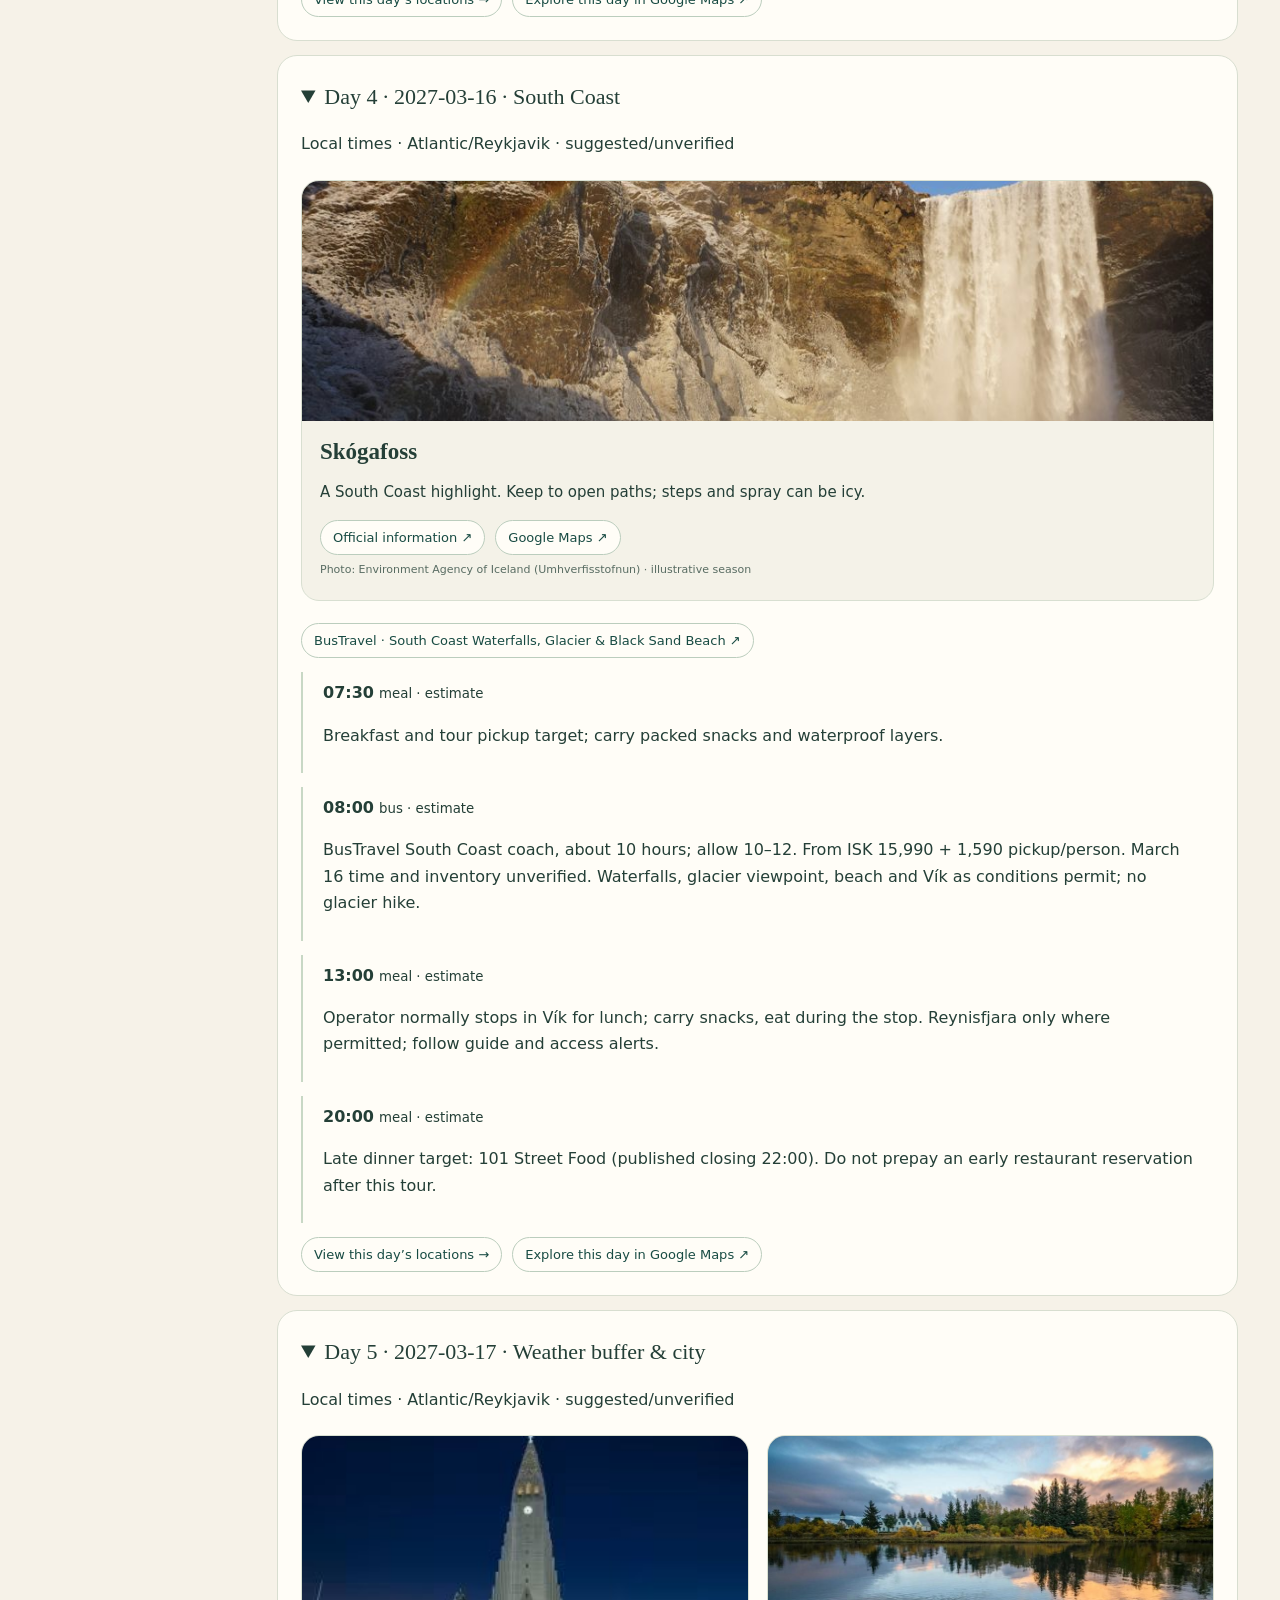
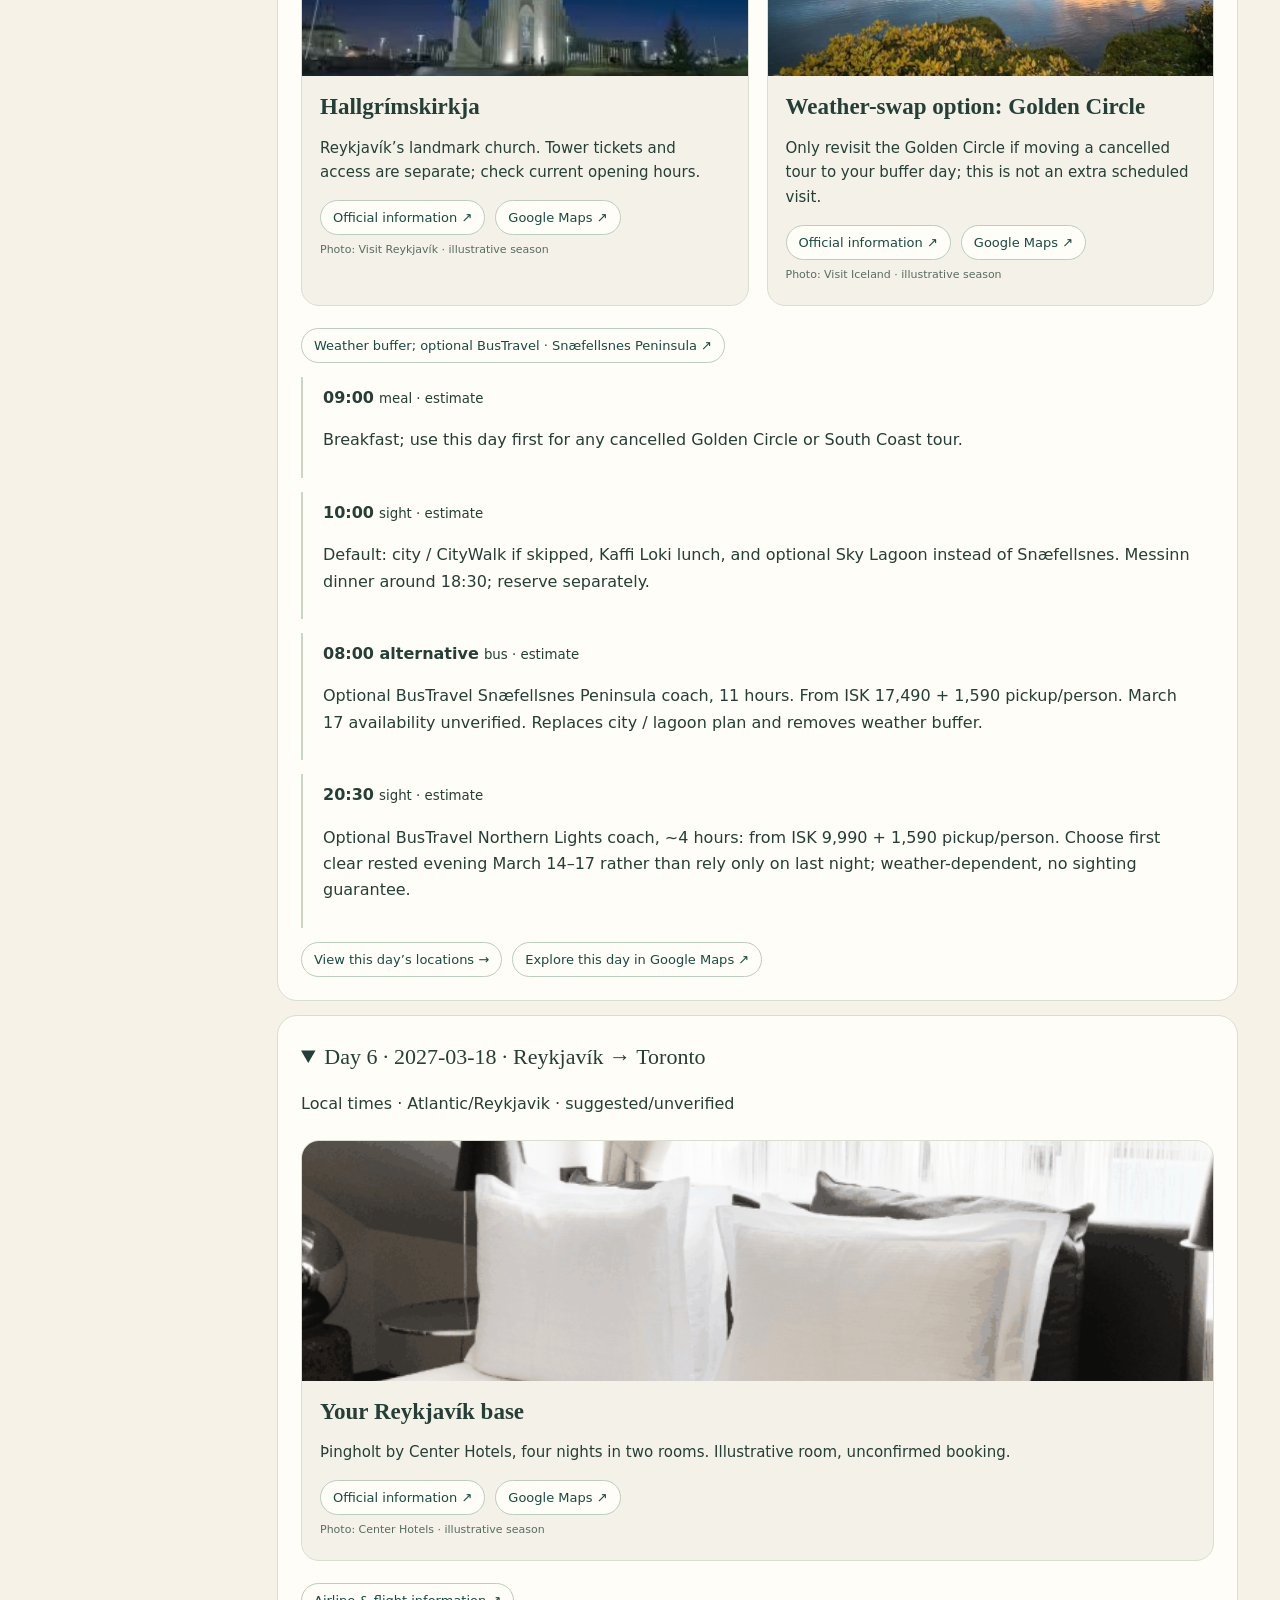
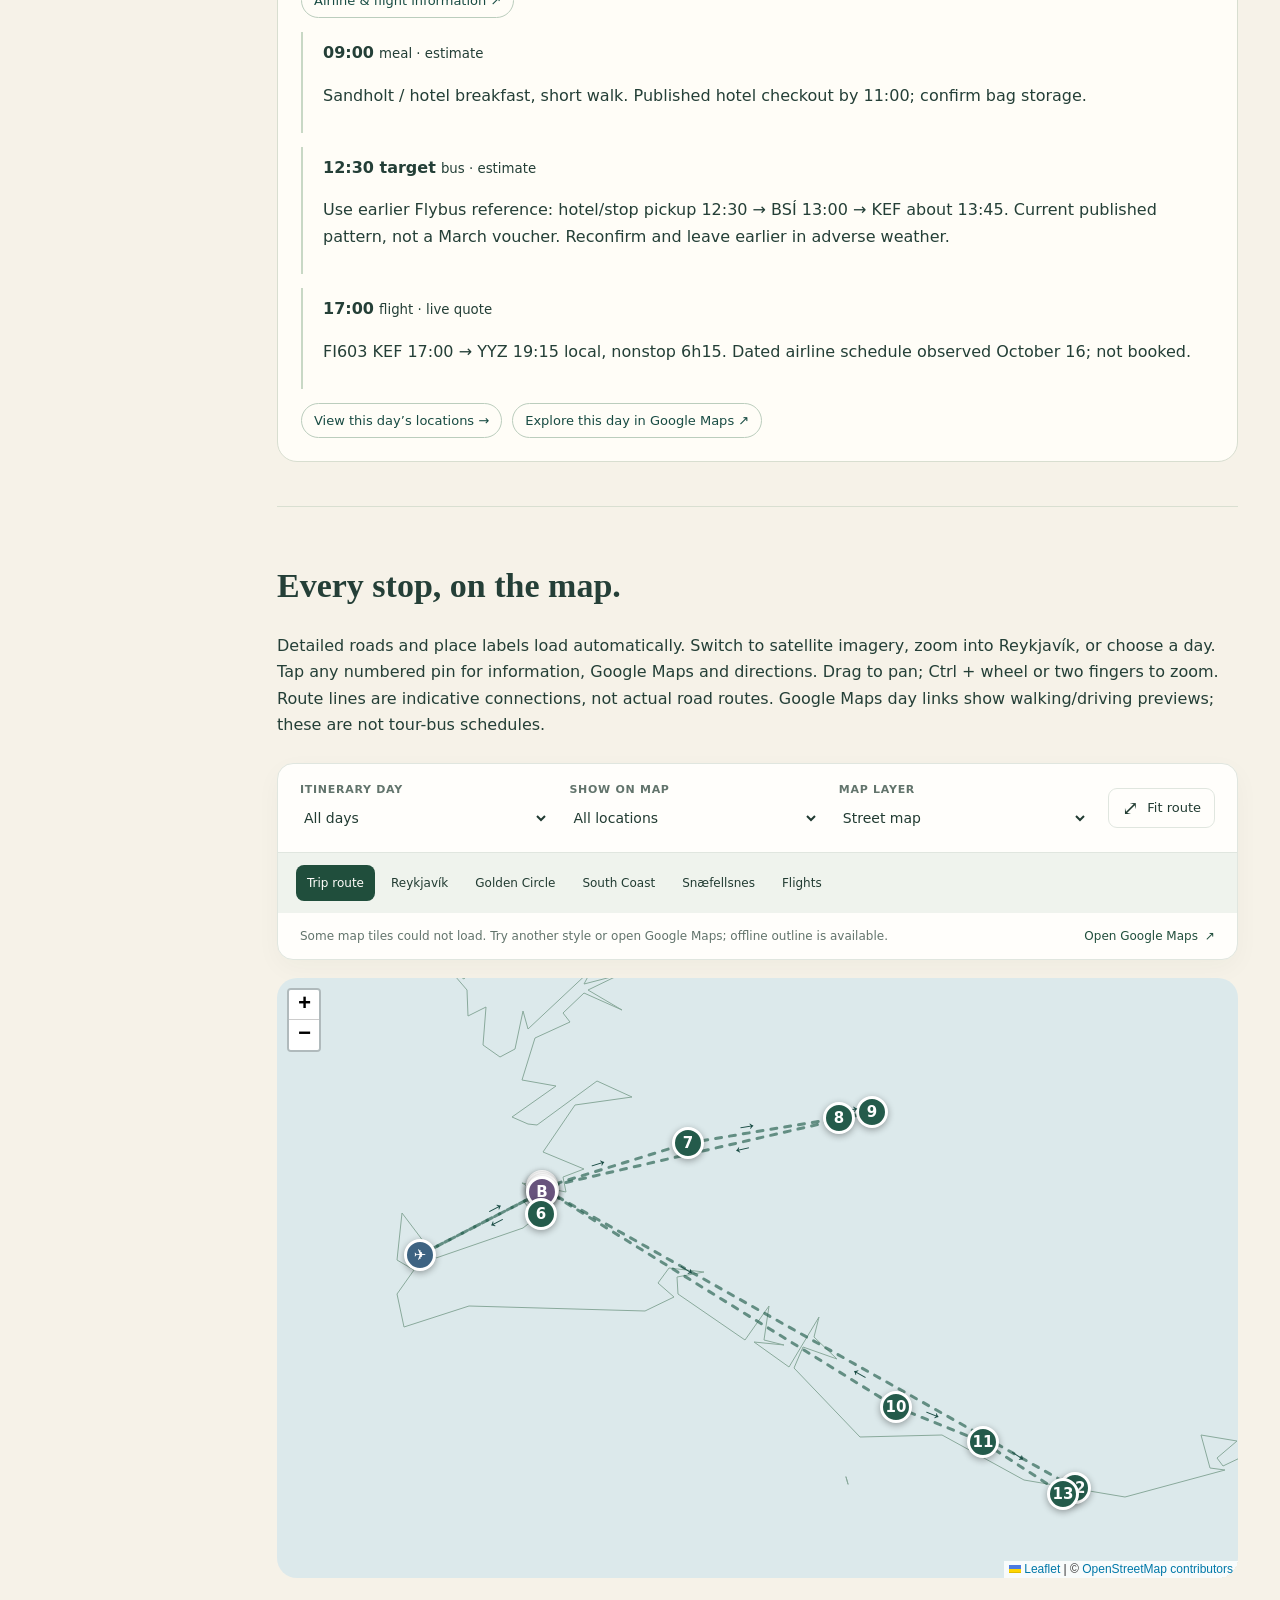
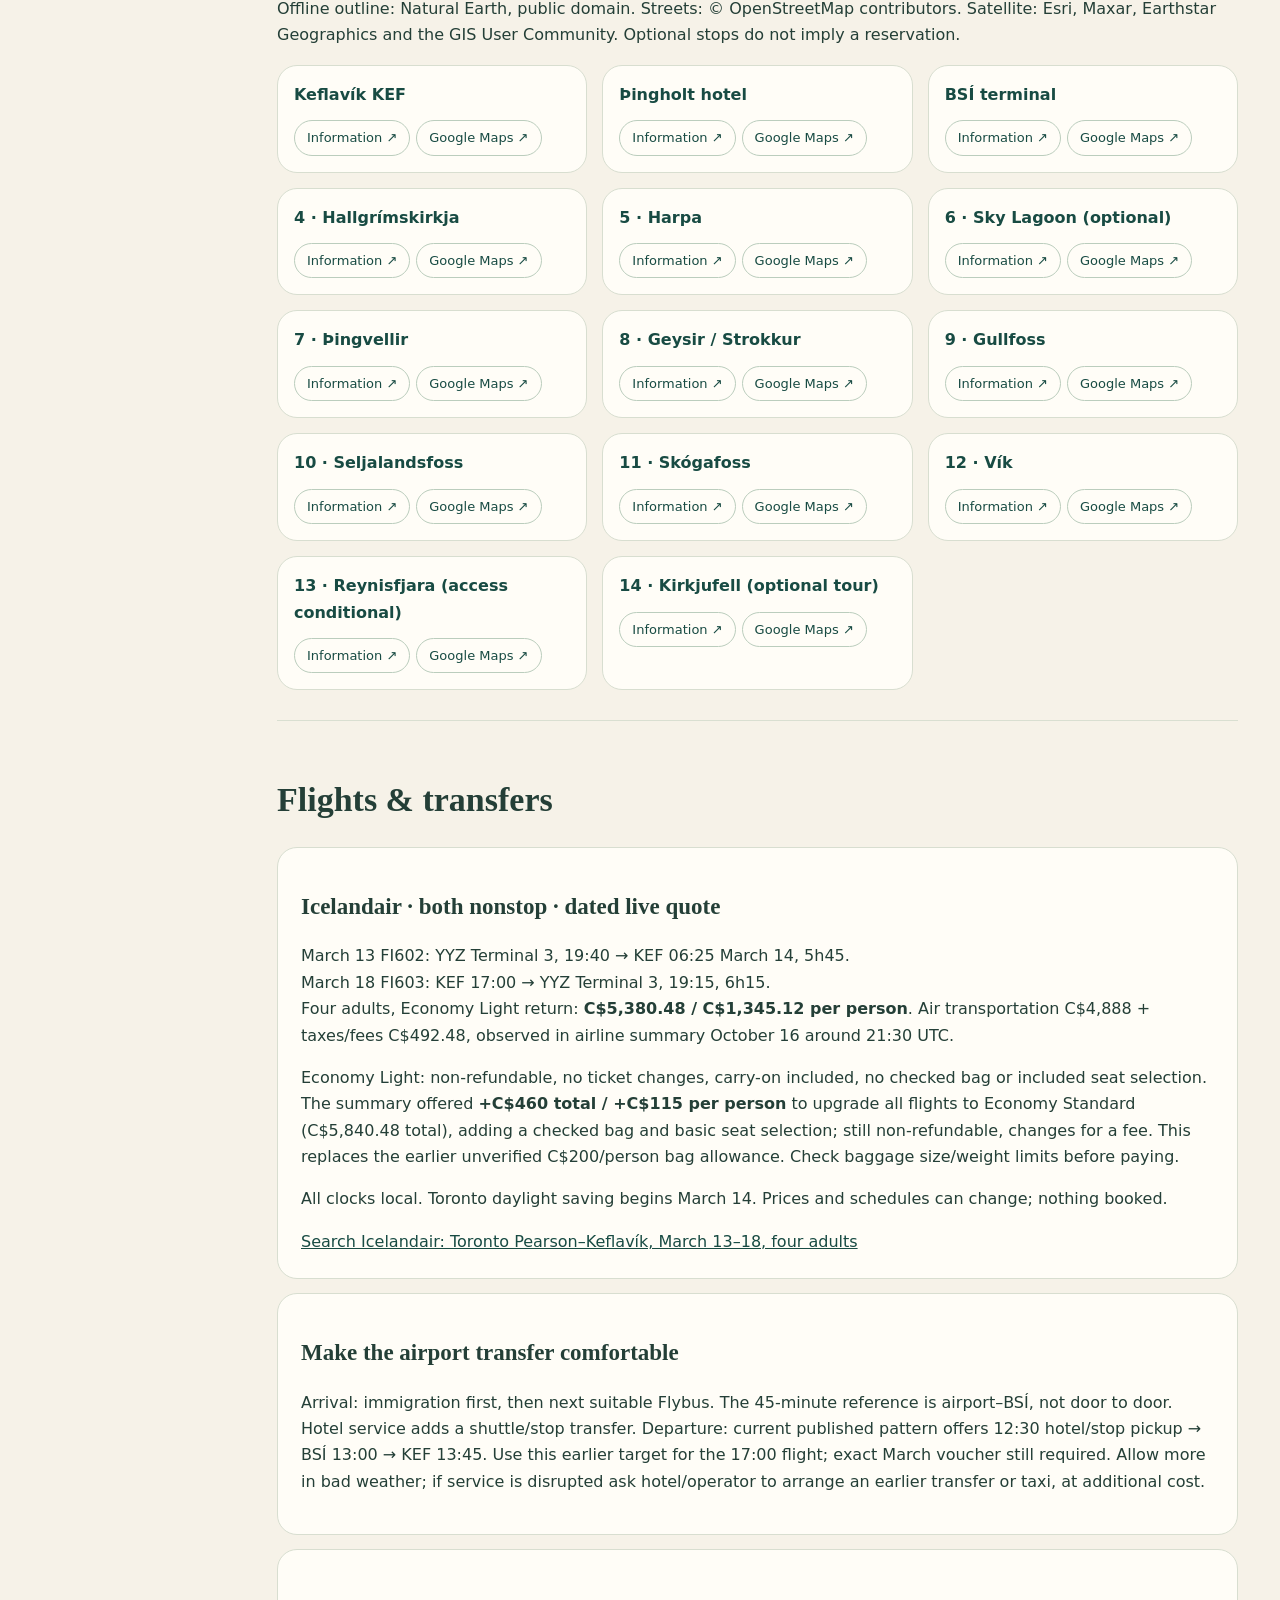
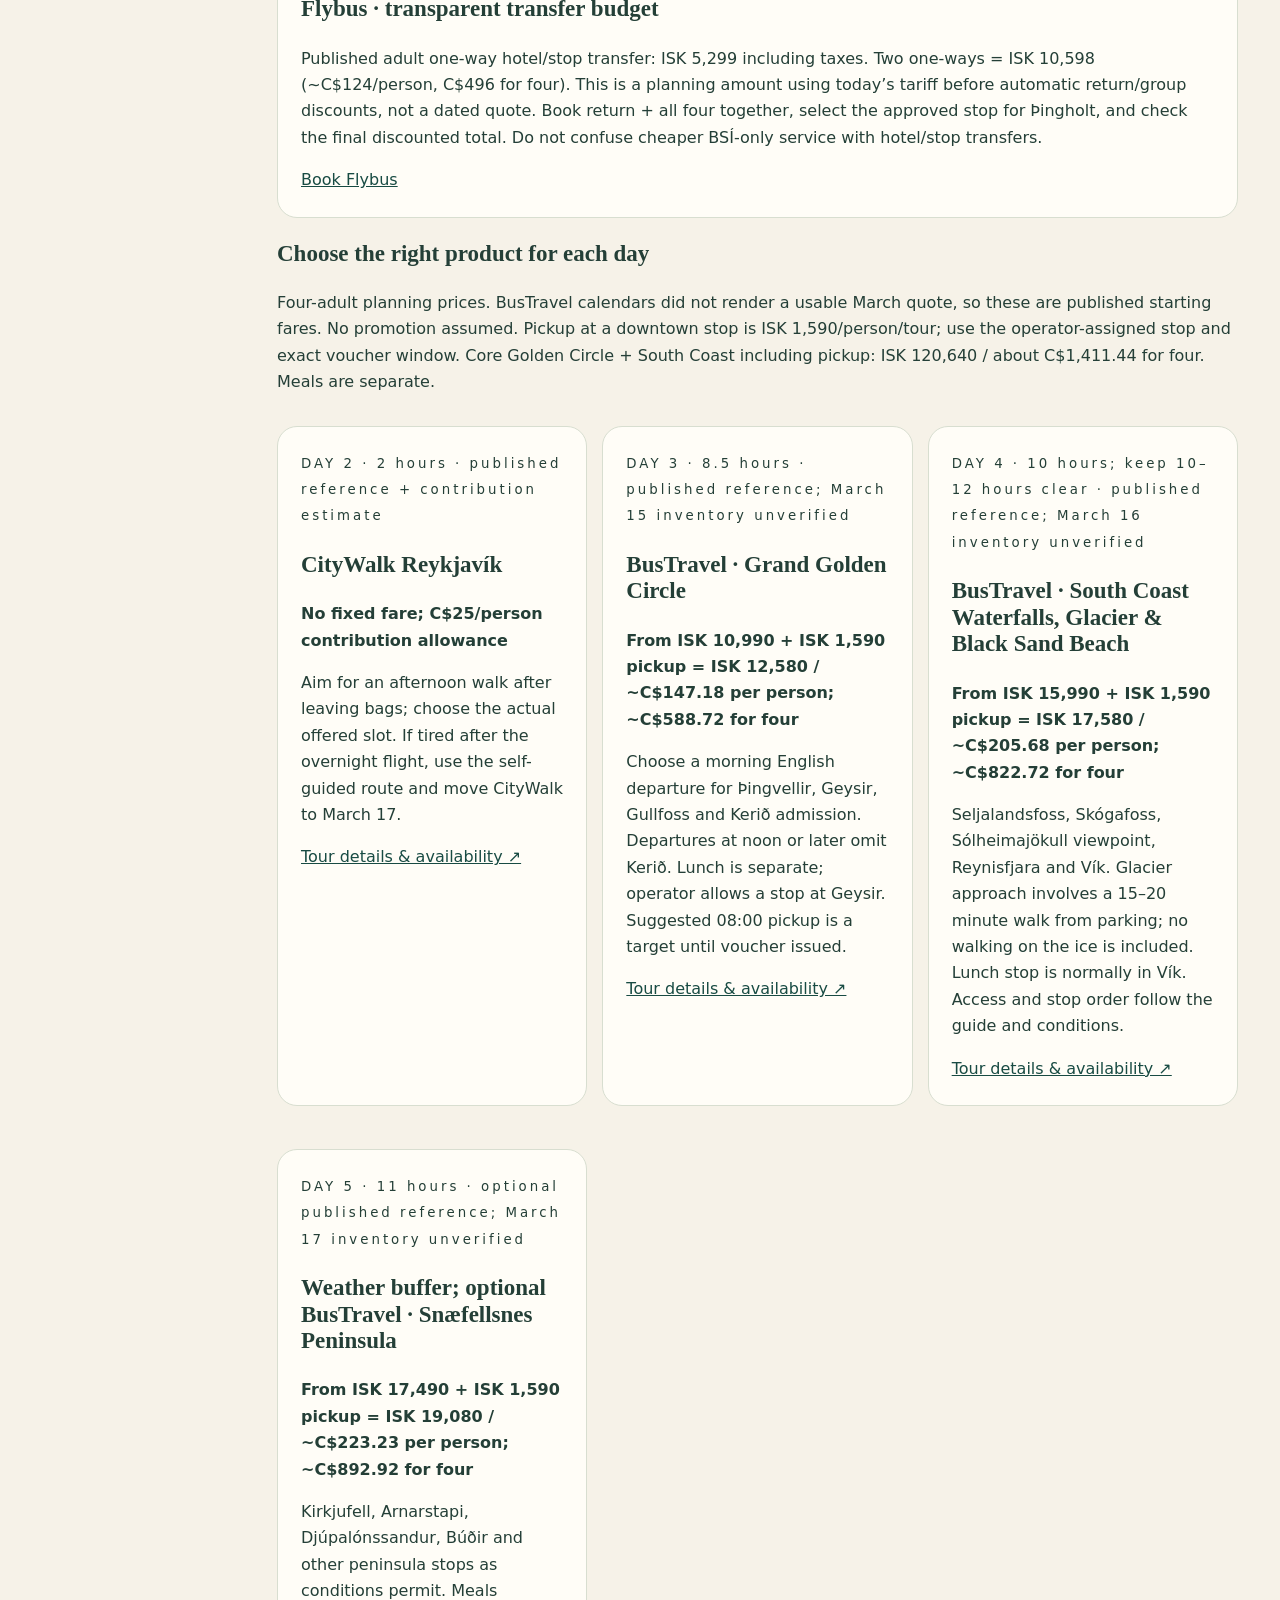
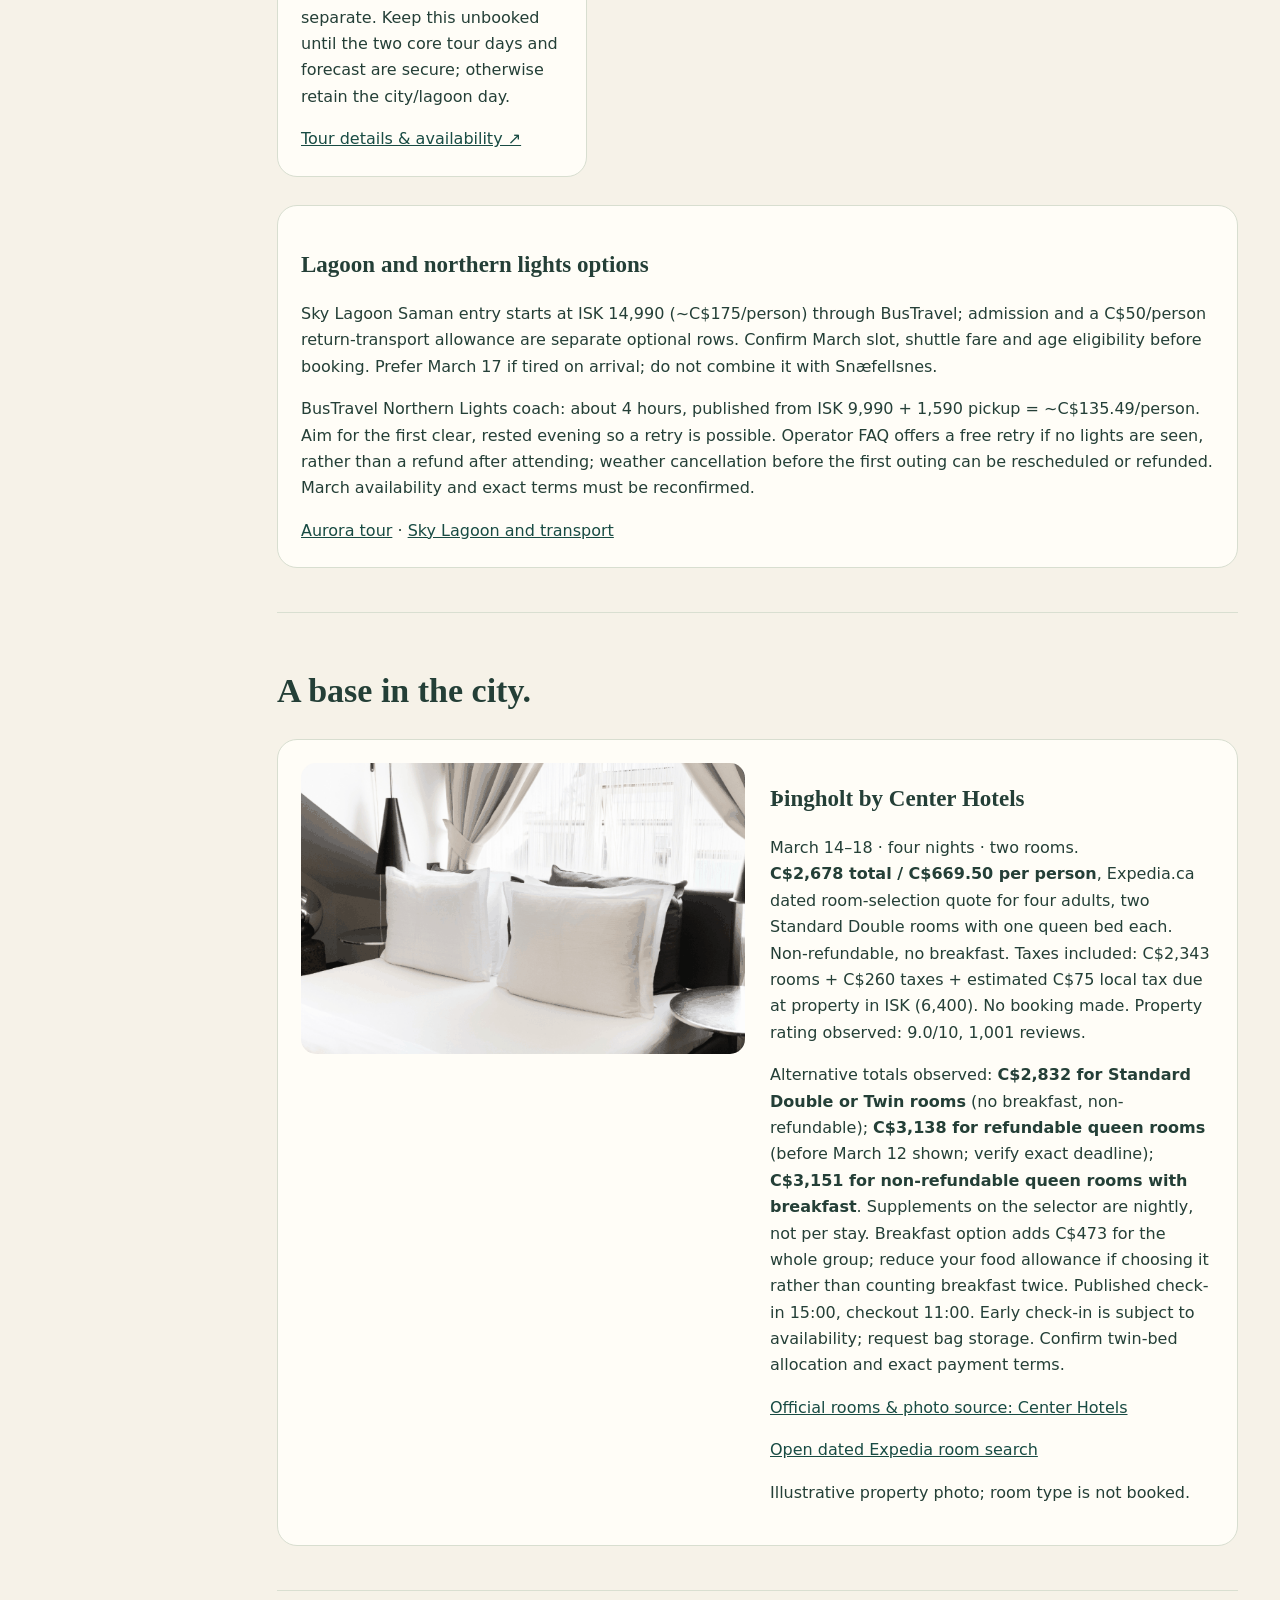
==== commit 11d917bf: "Update Iceland plan with dated flight and hotel quotes, priced tour shortlist and restaurants" ====
--- a/index.html
+++ b/index.html
@@ -1,4 +1,4 @@
-<!doctype html><html lang="en"><meta charset="utf-8"><meta name="viewport" content="width=device-width,initial-scale=1"><title>Iceland · March 2027 Field Guide</title><link rel="stylesheet" href="assets/leaflet.css"><link rel="stylesheet" href="styles.css"><link rel="stylesheet" href="assets/navigation.css"><link rel="stylesheet" href="assets/quiet-toolbar.css"><body><header class="trip-topbar"><a class="trip-brand" href="#overview"><span class="trip-logo">IS</span><span>Iceland <small>PERSONAL FIELD GUIDE · 2027</small></span></a><span class="trip-edition">March 13–18 · Planning edition</span></header><div class="trip-layout"><aside class="trip-sidebar"><p class="eyebrow">MARCH 13–18, 2027 · FOUR TRAVELLERS</p><nav id="nav" aria-label="Main"><a href="#glance">↗ <span>Itinerary at a glance</span></a><a href="#map">⌖ <span>Route map</span></a><a href="#overview">01 <span>Start here</span></a><a href="#days">02 <span>Day-by-day</span></a><a href="#transport">03 <span>Flights & transport</span></a><a href="#hotels">04 <span>Where to stay</span></a><a href="#dining">♨ <span>Dining notes</span></a><a href="#budget">05 <span>Budget & prices</span></a><a href="#checklist">06 <span>Booking checklist</span></a><a href="#sources">07 <span>Sources & unknowns</span></a></nav><div class="aside-note"><span class="dot"></span> Checked October 16, 2026<p>Planning edition. Flights, hotel and tours are unconfirmed. Suggested times and allowances remain visible.</p></div><a class="pdf-link" href="iceland-guide.pdf" download>↓ Offline field guide (PDF)</a><a class="pdf-link" href="offline-guide.html" download>↓ Standalone offline website</a></aside><main><label class="search">Search the guide <input id="search" type="search" placeholder="Flights, waterfalls, lunch…"></label><div id="results"></div><section id="overview"><small>WINTER LIGHT / ICELAND</small><h1>Four days.<br>A little wild.</h1><p class="lede">A Reykjavík base, waterfall days and room for the weather.<br>Toronto → Iceland · March 13–18, 2027</p><div class="stats"><article><b>6</b>calendar days incl. flights</article><article><b>4</b>nights · two rooms</article><article><b>C$1,978.75</b>flight + hotel per person</article></div><article><h3>Your quote is a baseline, not a reservation</h3><p>C$5,381 flights + C$2,534 hotel = C$7,915 for four. User-supplied prices and terms have not been independently re-quoted. Already C$478.75/person above the C$1,500 target before meals, transfers or tours.</p><p>Core planning allowances add C$940/person, bringing the baseline to C$2,918.75/person before contingency and optional outings. Select optional extras below to compare.</p></article><p>Four Iceland sightseeing days: March 14–17. March 18 is a partial departure day. Default to guided tours and retain March 17 as a weather buffer. Rental versus tour savings have not been priced.</p></section><section id="glance"><h2>6-Day Itinerary at a Glance</h2><div class="grid" id="cards"></div></section><section id="days"><h2>The daily field guide</h2><label>Activity <select id="activity"><option value="">All activities</option><option>flight</option><option>bus</option><option>meal</option><option>sight</option></select></label><div id="timeline"></div></section><section id="map"><h2>Every stop, on the map.</h2><p>Detailed roads and place labels load automatically. Switch to satellite imagery, zoom into Reykjavík, or choose a day. Tap any numbered pin for information, Google Maps and directions. Drag to pan; Ctrl + wheel or two fingers to zoom. Route lines are indicative connections, not actual road routes. Google Maps day links show walking/driving previews; these are not tour-bus schedules.</p><div class="quiet-toolbar" aria-label="Map controls">
+<!doctype html><html lang="en"><meta charset="utf-8"><meta name="viewport" content="width=device-width,initial-scale=1"><title>Iceland · March 2027 Field Guide</title><link rel="stylesheet" href="assets/leaflet.css"><link rel="stylesheet" href="styles.css"><link rel="stylesheet" href="assets/navigation.css"><link rel="stylesheet" href="assets/quiet-toolbar.css"><body><header class="trip-topbar"><a class="trip-brand" href="#overview"><span class="trip-logo">IS</span><span>Iceland <small>PERSONAL FIELD GUIDE · 2027</small></span></a><span class="trip-edition">March 13–18 · Planning edition</span></header><div class="trip-layout"><aside class="trip-sidebar"><p class="eyebrow">MARCH 13–18, 2027 · FOUR TRAVELLERS</p><nav id="nav" aria-label="Main"><a href="#glance">↗ <span>Itinerary at a glance</span></a><a href="#map">⌖ <span>Route map</span></a><a href="#overview">01 <span>Start here</span></a><a href="#days">02 <span>Day-by-day</span></a><a href="#transport">03 <span>Flights & transport</span></a><a href="#hotels">04 <span>Where to stay</span></a><a href="#dining">♨ <span>Dining notes</span></a><a href="#budget">05 <span>Budget & prices</span></a><a href="#checklist">06 <span>Booking checklist</span></a><a href="#sources">07 <span>Sources & unknowns</span></a></nav><div class="aside-note"><span class="dot"></span> Checked October 16, 2026<p>Planning edition. Dated flight and hotel quotes checked. Tours use published starting fares; March availability remains unconfirmed.</p></div><a class="pdf-link" href="iceland-guide.pdf" download>↓ Offline field guide (PDF)</a><a class="pdf-link" href="offline-guide.html" download>↓ Standalone offline website</a></aside><main><label class="search">Search the guide <input id="search" type="search" placeholder="Flights, waterfalls, lunch…"></label><div id="results"></div><section id="overview"><small>WINTER LIGHT / ICELAND</small><h1>Four days.<br>A little wild.</h1><p class="lede">A Reykjavík base, waterfall days and room for the weather.<br>Toronto → Iceland · March 13–18, 2027</p><div class="stats"><article><b>6</b>calendar days incl. flights</article><article><b>4</b>nights · two rooms</article><article><b>C$2,014.62</b>flight + hotel per person · live quote</article></div><article><h3>Dated quotes, with the full costs visible</h3><p>Icelandair Economy Light C$5,380.48 + two queen rooms C$2,678 = <b>C$8,058.48 for four / C$2,014.62 each</b>. Observed October 16, 2026 for your exact dates and four adults. No reservation made. Flight + hotel is C$514.62/person above the C$1,500 target.</p><p>Including two core tours, pickup, Flybus, CityWalk contribution, meals and other reserves: <b>C$12,465.92 for four / C$3,116.48 each</b> before optional outings. With 10% contingency: <b>C$3,428.13/person</b>. Tour starting fares are published references, not dated quotes.</p><p><a href="RESEARCH.md">Full research and price audit</a> · <a href="#transport">Tours and flight comparison</a> · <a href="#dining">Restaurants and menu prices</a></p></article><p>Four Iceland sightseeing days: March 14–17. March 18 is a partial departure day. Default to guided tours and retain March 17 as a weather buffer. Rental versus tour savings have not been priced.</p></section><section id="glance"><h2>6-Day Itinerary at a Glance</h2><div class="grid" id="cards"></div></section><section id="days"><h2>The daily field guide</h2><label>Activity <select id="activity"><option value="">All activities</option><option>flight</option><option>bus</option><option>meal</option><option>sight</option></select></label><div id="timeline"></div></section><section id="map"><h2>Every stop, on the map.</h2><p>Detailed roads and place labels load automatically. Switch to satellite imagery, zoom into Reykjavík, or choose a day. Tap any numbered pin for information, Google Maps and directions. Drag to pan; Ctrl + wheel or two fingers to zoom. Route lines are indicative connections, not actual road routes. Google Maps day links show walking/driving previews; these are not tour-bus schedules.</p><div class="quiet-toolbar" aria-label="Map controls">
 <div class="quiet-fields">
 <label class="quiet-field"><span>ITINERARY DAY</span><select id="mapday" aria-label="Itinerary day"><option value="">All days</option></select></label>
 <label class="quiet-field"><span>SHOW ON MAP</span><select id="category" aria-label="Locations to show"><option value="">All locations</option><option value="sight">Attractions</option><option value="hotel">Hotels</option><option value="airport">Airports</option><option value="station">Bus & transfer points</option></select></label>
@@ -7,4 +7,4 @@
 </div>
 <div class="quiet-regions" role="group" aria-label="Region shortcuts"><button id="iceland" type="button" aria-pressed="true">Trip route</button><button data-region="city" type="button" aria-pressed="false">Reykjavík</button><button data-region="circle" type="button" aria-pressed="false">Golden Circle</button><button data-region="south" type="button" aria-pressed="false">South Coast</button><button data-region="west" type="button" aria-pressed="false">Snæfellsnes</button><button data-region="flights" type="button" aria-pressed="false">Flights</button></div>
 <div class="quiet-footer"><p id="map-status" role="status" aria-live="polite">Street and satellite detail require internet.</p><a id="google-area" href="https://www.google.com/maps/@?api=1&amp;map_action=map&amp;center=64.1466%2C-21.9426&amp;zoom=12" target="_blank" rel="noopener">Open Google Maps <span aria-hidden="true">↗</span></a></div>
-</div><div id="geomap" tabindex="0" aria-label="Trip map"></div><p>Offline outline: Natural Earth, public domain. Streets: © OpenStreetMap contributors. Satellite: Esri, Maxar, Earthstar Geographics and the GIS User Community. Optional stops do not imply a reservation.</p><div id="locations" class="grid"></div></section><section id="transport"><h2>Flights & transfers</h2><article><h3>Icelandair · both nonstop (user supplied)</h3><p>Sat March 13: FI602, YYZ 19:40 → KEF 06:25 March 14; 5h45.<br>Thu March 18: FI603, KEF 17:00 → YYZ 19:15; 6h15.<br>All clocks local. Economy Light, non-refundable. Checked bag add-on C$200/person supplied; confirm whether this covers both directions, cabin bag limits and seat fees.</p><p>Toronto switches to daylight saving on March 14; use the airline ticket clocks rather than calculating from a fixed time difference.</p></article><article><h3>Make the airport transfer comfortable</h3><p>Arrival: immigration first, then next suitable Flybus. The 45-minute reference is airport–BSÍ, not door to door. Hotel service adds a shuttle/stop transfer. Departure: target pickup 13:00 for 17:00 flight; reconfirm voucher and aim at KEF 14:00–14:30. Allow more in bad weather; if service is disrupted ask hotel/operator to arrange an earlier transfer or taxi, at additional cost.</p></article></section><section id="hotels"><h2>A base in the city.</h2><article class="hotel"><img src="assets/hotel.png" alt="Standard room at Þingholt by Center Hotels"><div><h3>Þingholt by Center Hotels</h3><p>March 14–18 · four nights · two rooms.<br>C$2,534 total, C$633.50/person. Expedia.ca quote supplied by user; 9.0/10 supplied rating, unverified. Non-refundable; supplied refundable upgrade C$49/room (assumed per stay, verify).</p><p>Check breakfast, taxes, twin beds, early arrival storage and cancellation deadline. A 06:25 airport arrival does not include early room access.</p><a href="https://www.centerhotels.com/en/hotel-thingholt-reykjavik-rooms">Official rooms & photo source: Center Hotels</a><p>Illustrative property photo; room type is not booked.</p></div></article></section><section id="dining"><h2>Keep meals flexible.</h2><p>Budget C$80/person/day for five Iceland calendar days, including departure day. Breakfast is budgeted until its inclusion is confirmed. Aim for supermarket picnic lunches on tour days and simple downtown dinners. Tour lunch stops depend on the selected operator. Restaurant-specific prices, ratings and opening hours remain to be researched.</p></section><section id="budget"><h2>The whole-trip budget</h2><p>CAD amounts are editable planning allowances. No live March availability checked. Optional rows are excluded until selected. ISK display uses illustrative C$0.01 per ISK, not current FX.</p><label>Display <select id="currency"><option>CAD</option><option>ISK</option></select></label><label>Contingency % <input type="number" id="reserve" value="10" min="0" max="100"></label><label>CAD per ISK <input id="fx" type="number" value="0.01" step="0.001" min="0.001"></label><div class="stats" id="totals"></div><div class="tablewrap"><table><thead><tr><th>Include</th><th>Item / unit</th><th>Unit CAD</th><th>Qty</th><th>Evidence</th></tr></thead><tbody id="costs"></tbody></table></div><p>Return flights and hotel stay are each counted once. Snæfellsnes removes your weather buffer; Sky Lagoon, baggage, aurora and refundable upgrade are separate extras. Insurance/data reserve is an estimate, not an insurance quote.</p></section><section id="checklist"><h2>Make it happen.</h2><div id="checks"></div><h3>Private planning notes</h3><p>Browser/device-local only. A checkbox does not make a booking. Avoid storing passport or booking references.</p><textarea id="notes" rows="5" aria-label="Trip notes"></textarea><p><button id="backup">Download JSON backup</button><label>Restore <input type="file" id="restore" accept=".json"></label><button id="print">Print / PDF with edits</button></p><p id="feedback" role="status"></p></section><section id="sources"><h2>Sources & remaining checks</h2><p>Official published references checked October 16, 2026; operator links do not establish 2027 schedules, rates or inventory. All daily event times are suggestions except the user-supplied flight clocks, which still need ticket verification. Entry requirements depend on each traveller’s passport.</p><div id="sourceList"></div><article><h3>Winter flexibility</h3><p>Recheck SafeTravel and weather before each excursion. Skip closed paths, glacier walking and unsafe beach access. Aurora and tours depend on conditions. Blue Lagoon is an alternative requiring a separate booking and current access checks; it is not included. No Ring Road, highlands or distant glacier-lagoon day trip is planned.</p><p>The Monday fare-watch text was supplied as context; this guide does not create or verify an automation.</p></article></section><footer>Iceland 2027 · Independent planning edition · All prices CAD unless selected otherwise</footer></main></div><nav class="floating-nav" aria-label="Quick navigation"><a href="#overview">⌂ <span>Overview</span></a><a href="#glance">▦ <span>At a glance</span></a><div class="floating-day-picker"><button id="quick-day-button" class="day-pill" aria-expanded="false" aria-controls="quick-day-menu"><span aria-hidden="true">☷</span><span>Days</span><span class="day-pill-chevron" aria-hidden="true">⌄</span></button><div id="quick-day-menu" class="day-bubble-menu" aria-label="Choose itinerary day" hidden></div></div><a href="#map">⌖ <span>Map</span></a><button id="back-top" aria-label="Back to top">↑ <span>Top</span></button></nav><script src="data.js"></script><script src="assets/leaflet.js"></script><script src="assets/outline.js"></script><script src="assets/navigation.js"></script><script src="app.js"></script></body></html>
+</div><div id="geomap" tabindex="0" aria-label="Trip map"></div><p>Offline outline: Natural Earth, public domain. Streets: © OpenStreetMap contributors. Satellite: Esri, Maxar, Earthstar Geographics and the GIS User Community. Optional stops do not imply a reservation.</p><div id="locations" class="grid"></div></section><section id="transport"><h2>Flights & transfers</h2><article><h3>Icelandair · both nonstop · dated live quote</h3><p>March 13 FI602: YYZ Terminal 3, 19:40 → KEF 06:25 March 14, 5h45.<br>March 18 FI603: KEF 17:00 → YYZ Terminal 3, 19:15, 6h15.<br>Four adults, Economy Light return: <b>C$5,380.48 / C$1,345.12 per person</b>. Air transportation C$4,888 + taxes/fees C$492.48, observed in airline summary October 16 around 21:30 UTC.</p><p>Economy Light: non-refundable, no ticket changes, carry-on included, no checked bag or included seat selection. The summary offered <b>+C$460 total / +C$115 per person</b> to upgrade all flights to Economy Standard (C$5,840.48 total), adding a checked bag and basic seat selection; still non-refundable, changes for a fee. This replaces the earlier unverified C$200/person bag allowance. Check baggage size/weight limits before paying.</p><p>All clocks local. Toronto daylight saving begins March 14. Prices and schedules can change; nothing booked.</p><a href="https://www.icelandair.com/en-ca/">Search Icelandair: Toronto Pearson–Keflavík, March 13–18, four adults</a></article><article><h3>Make the airport transfer comfortable</h3><p>Arrival: immigration first, then next suitable Flybus. The 45-minute reference is airport–BSÍ, not door to door. Hotel service adds a shuttle/stop transfer. Departure: current published pattern offers 12:30 hotel/stop pickup → BSÍ 13:00 → KEF 13:45. Use this earlier target for the 17:00 flight; exact March voucher still required. Allow more in bad weather; if service is disrupted ask hotel/operator to arrange an earlier transfer or taxi, at additional cost.</p></article><article><h3>Flybus · transparent transfer budget</h3><p>Published adult one-way hotel/stop transfer: ISK 5,299 including taxes. Two one-ways = ISK 10,598 (~C$124/person, C$496 for four). This is a planning amount using today’s tariff before automatic return/group discounts, not a dated quote. Book return + all four together, select the approved stop for Þingholt, and check the final discounted total. Do not confuse cheaper BSÍ-only service with hotel/stop transfers.</p><a href="https://flybus.is/book/">Book Flybus</a></article><h3>Choose the right product for each day</h3><p>Four-adult planning prices. BusTravel calendars did not render a usable March quote, so these are published starting fares. No promotion assumed. Pickup at a downtown stop is ISK 1,590/person/tour; use the operator-assigned stop and exact voucher window. Core Golden Circle + South Coast including pickup: ISK 120,640 / about C$1,411.44 for four. Meals are separate.</p><div id="tour-research" class="grid"></div><article><h3>Lagoon and northern lights options</h3><p>Sky Lagoon Saman entry starts at ISK 14,990 (~C$175/person) through BusTravel; admission and a C$50/person return-transport allowance are separate optional rows. Confirm March slot, shuttle fare and age eligibility before booking. Prefer March 17 if tired on arrival; do not combine it with Snæfellsnes.</p><p>BusTravel Northern Lights coach: about 4 hours, published from ISK 9,990 + 1,590 pickup = ~C$135.49/person. Aim for the first clear, rested evening so a retry is possible. Operator FAQ offers a free retry if no lights are seen, rather than a refund after attending; weather cancellation before the first outing can be rescheduled or refunded. March availability and exact terms must be reconfirmed.</p><a href="https://bustravel.is/iceland-tours/northern-lights-tour">Aurora tour</a> · <a href="https://www.skylagoon.com/book-transfer/">Sky Lagoon and transport</a></article></section><section id="hotels"><h2>A base in the city.</h2><article class="hotel"><img src="assets/hotel.png" alt="Standard room at Þingholt by Center Hotels"><div><h3>Þingholt by Center Hotels</h3><p>March 14–18 · four nights · two rooms.<br><b>C$2,678 total / C$669.50 per person</b>, Expedia.ca dated room-selection quote for four adults, two Standard Double rooms with one queen bed each. Non-refundable, no breakfast. Taxes included: C$2,343 rooms + C$260 taxes + estimated C$75 local tax due at property in ISK (6,400). No booking made. Property rating observed: 9.0/10, 1,001 reviews.</p><p>Alternative totals observed: <b>C$2,832 for Standard Double or Twin rooms</b> (no breakfast, non-refundable); <b>C$3,138 for refundable queen rooms</b> (before March 12 shown; verify exact deadline); <b>C$3,151 for non-refundable queen rooms with breakfast</b>. Supplements on the selector are nightly, not per stay. Breakfast option adds C$473 for the whole group; reduce your food allowance if choosing it rather than counting breakfast twice. Published check-in 15:00, checkout 11:00. Early check-in is subject to availability; request bag storage. Confirm twin-bed allocation and exact payment terms.</p><a href="https://www.centerhotels.com/en/hotel-thingholt-reykjavik-rooms">Official rooms & photo source: Center Hotels</a><p><a href="https://www.expedia.ca/Reykjavik-Hotels-Ingholt-By-Center-Hotels.h1601404.Hotel-Information?chkin=2027-03-14&amp;chkout=2027-03-18&amp;rm1=a2&amp;rm2=a2">Open dated Expedia room search</a></p><p>Illustrative property photo; room type is not booked.</p></div></article></section><section id="dining"><h2>Good food, close to your base.</h2><p>Four practical choices, using official menus and published hours checked October 16, 2026. Restaurant menu prices are references, not guaranteed March prices. Walking times are planning estimates. No table bookings made; dietary needs and Google ratings have not been independently verified.</p><p>Allow <b>C$100/person/day for five Iceland calendar days</b> (C$2,000 for four), including breakfast, tour lunches and dinners, excluding alcohol. All meals below sit within that allowance. If the hotel breakfast package is selected, reduce the ordinary breakfast component rather than add it twice. The arrival breakfast is separate from the four hotel mornings. Tour lunches follow the operator's stops; don't reserve a restaurant that the coach may not reach.</p><div id="restaurant-cards" class="grid"></div><article><h3>A simple dining rhythm</h3><p>Sun March 14: Kaffi Loki with the church walk; 101 Street Food for an easy dinner.<br>Mon March 15: breakfast before pickup, Geysir lunch stop, flexible downtown dinner.<br>Tue March 16: breakfast / picnic supplies, Vík lunch stop, late 101 Street Food dinner if back in time.<br>Wed March 17: café lunch and Messinn at 18:30 if staying in town; keep dinner flexible if taking Snæfellsnes.<br>Thu March 18: Sandholt or hotel breakfast, early lunch before the 12:30 transfer target; airport snacks extra within food allowance.</p></article></section><section id="budget"><h2>The whole-trip budget</h2><p>Flight and hotel rows are dated live quotes; tour rows are published starting fares with March inventory unverified. Other rows are clearly labelled estimates. Optional rows are excluded until selected. CAD tour equivalents use rounded C$0.0117/ISK from the Central Bank fixing on October 16 (CAD 1 = ISK 85.47). These CAD snapshot amounts stay editable; changing display FX does not re-quote them. Card spreads and future FX differ. Your saved browser edits remain in place and may override new defaults.</p><label>Display <select id="currency"><option>CAD</option><option>ISK</option></select></label><label>Contingency % <input type="number" id="reserve" value="10" min="0" max="100"></label><label>CAD per ISK <input id="fx" type="number" value="0.0117" step="0.0001" min="0.001"></label><div class="stats" id="totals"></div><div class="tablewrap"><table><thead><tr><th>Include</th><th>Item / unit</th><th>Unit CAD</th><th>Qty</th><th>Evidence</th></tr></thead><tbody id="costs"></tbody></table></div><p>Return flights and the two-room hotel stay (including local tax estimate) are each counted once. Core coach pickup is four people x two tours. Select optional pickup/transport rows alongside the corresponding optional tour. Snæfellsnes removes your weather buffer; Sky Lagoon, Economy Standard, aurora and refundable upgrade are extras. Insurance/data reserve is an estimate, not an insurance quote.</p></section><section id="checklist"><h2>Make it happen.</h2><div id="checks"></div><h3>Private planning notes</h3><p>Browser/device-local only. A checkbox does not make a booking. Avoid storing passport or booking references.</p><textarea id="notes" rows="5" aria-label="Trip notes"></textarea><p><button id="backup">Download JSON backup</button><label>Restore <input type="file" id="restore" accept=".json"></label><button id="print">Print / PDF with edits</button></p><p id="feedback" role="status"></p></section><section id="sources"><h2>Sources & remaining checks</h2><p>Research checked October 16, 2026. Exact flight / hotel results were observed in browser around 21:30 UTC; no seats or rooms reserved. BusTravel booking widget did not provide a usable dated calendar, so March tour seats, times and all-in checkout totals remain unverified. All daily event times are planning targets except the dated airline schedule; check issued tickets and vouchers. <a href="RESEARCH.md">Read the full quote basis and remaining checks.</a> Entry requirements depend on each traveller’s passport.</p><div id="sourceList"></div><article><h3>Winter flexibility</h3><p>Recheck SafeTravel and weather before each excursion. Skip closed paths, glacier walking and unsafe beach access. Aurora and tours depend on conditions. Blue Lagoon is an alternative requiring a separate booking and current access checks; it is not included. No Ring Road, highlands or distant glacier-lagoon day trip is planned.</p><p>The Monday fare-watch text was supplied as context; this guide does not create or verify an automation.</p></article></section><footer>Iceland 2027 · Independent planning edition · All prices CAD unless selected otherwise</footer></main></div><nav class="floating-nav" aria-label="Quick navigation"><a href="#overview">⌂ <span>Overview</span></a><a href="#glance">▦ <span>At a glance</span></a><div class="floating-day-picker"><button id="quick-day-button" class="day-pill" aria-expanded="false" aria-controls="quick-day-menu"><span aria-hidden="true">☷</span><span>Days</span><span class="day-pill-chevron" aria-hidden="true">⌄</span></button><div id="quick-day-menu" class="day-bubble-menu" aria-label="Choose itinerary day" hidden></div></div><a href="#map">⌖ <span>Map</span></a><button id="back-top" aria-label="Back to top">↑ <span>Top</span></button></nav><script src="data.js"></script><script src="assets/leaflet.js"></script><script src="assets/outline.js"></script><script src="assets/navigation.js"></script><script src="app.js"></script></body></html>
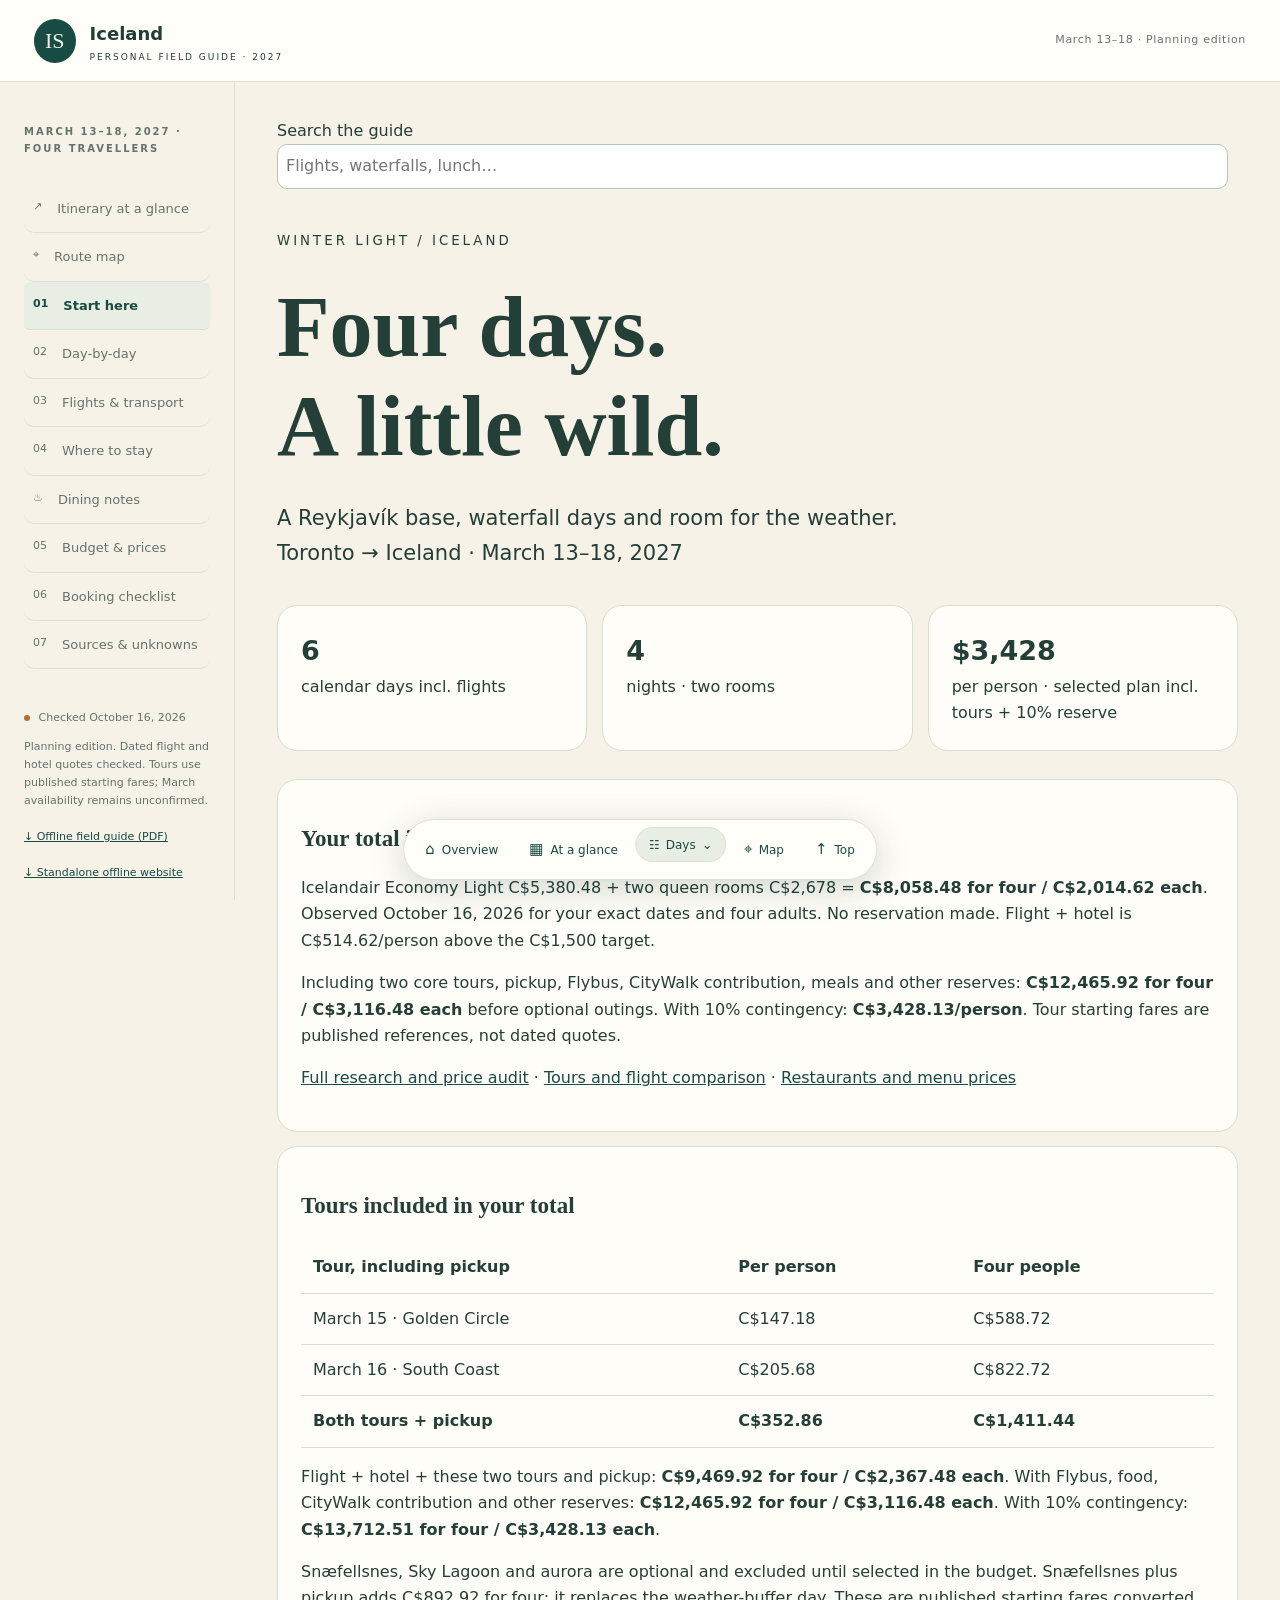
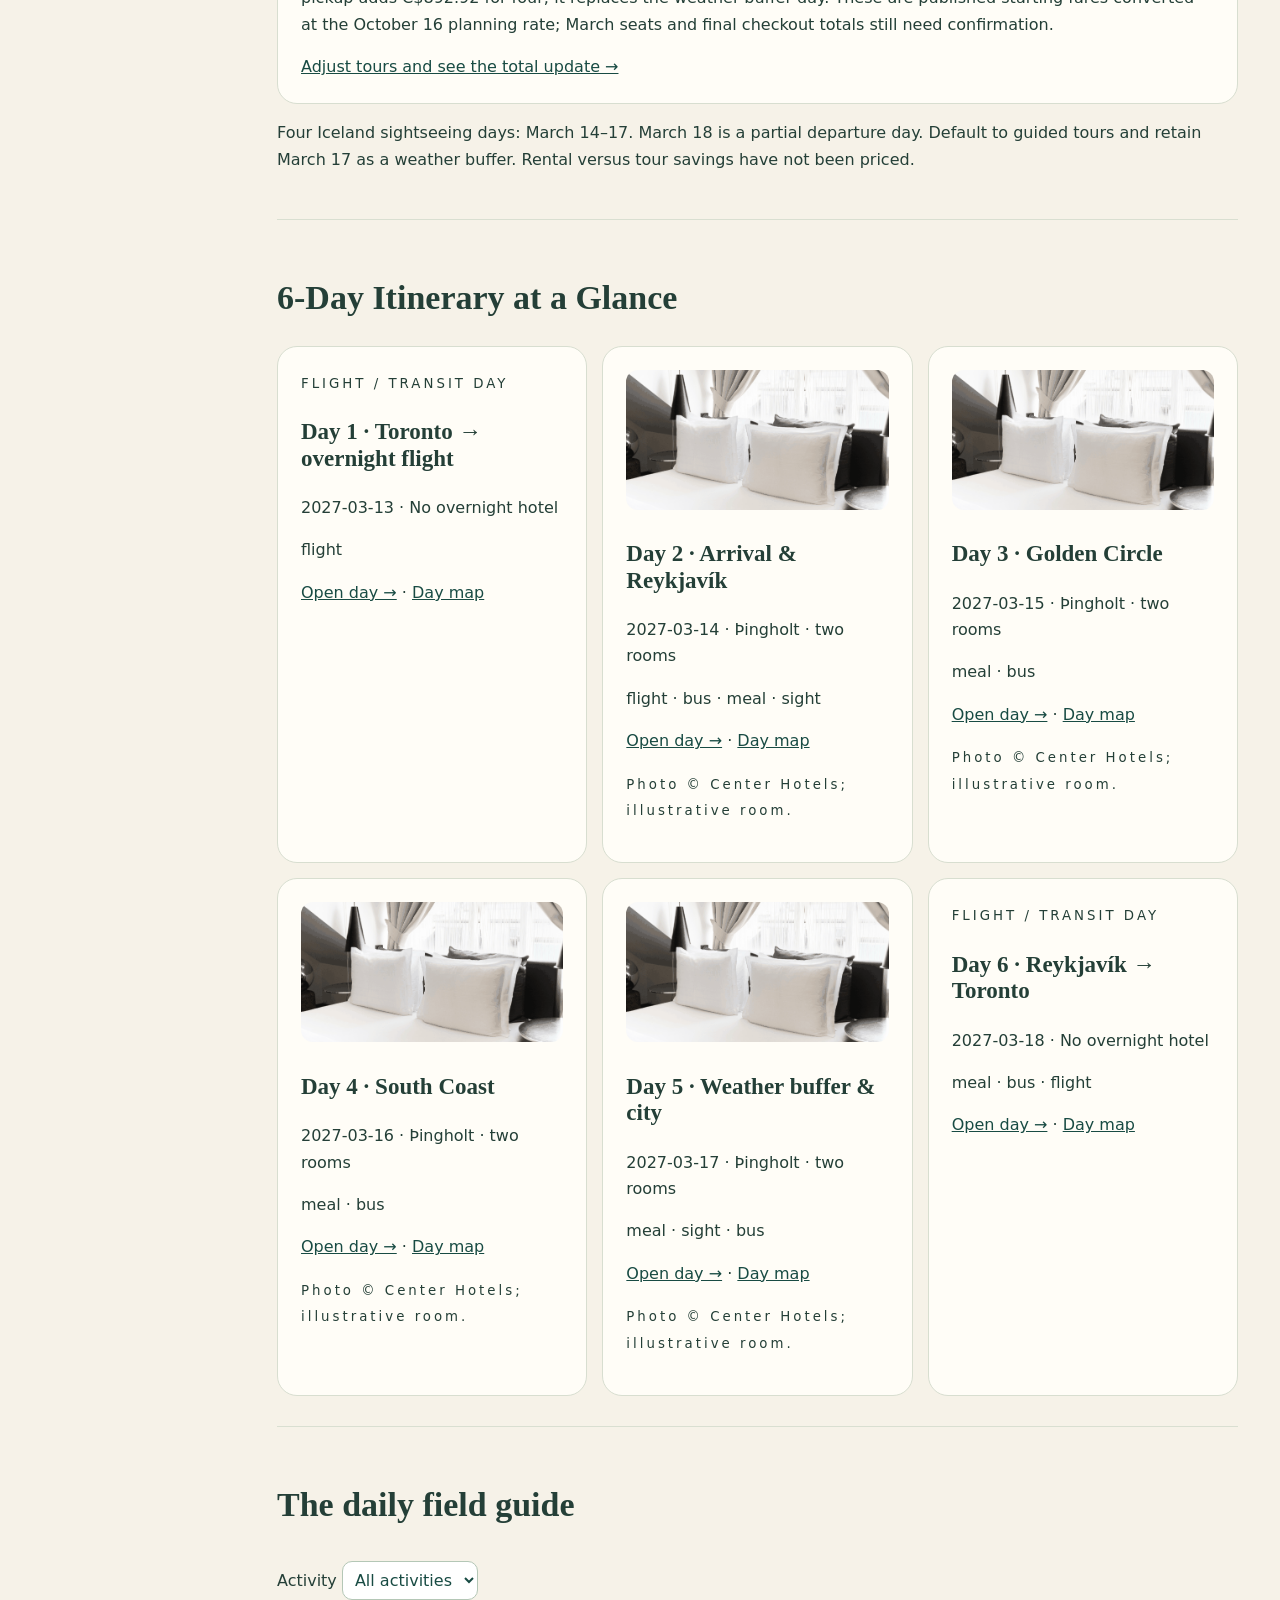
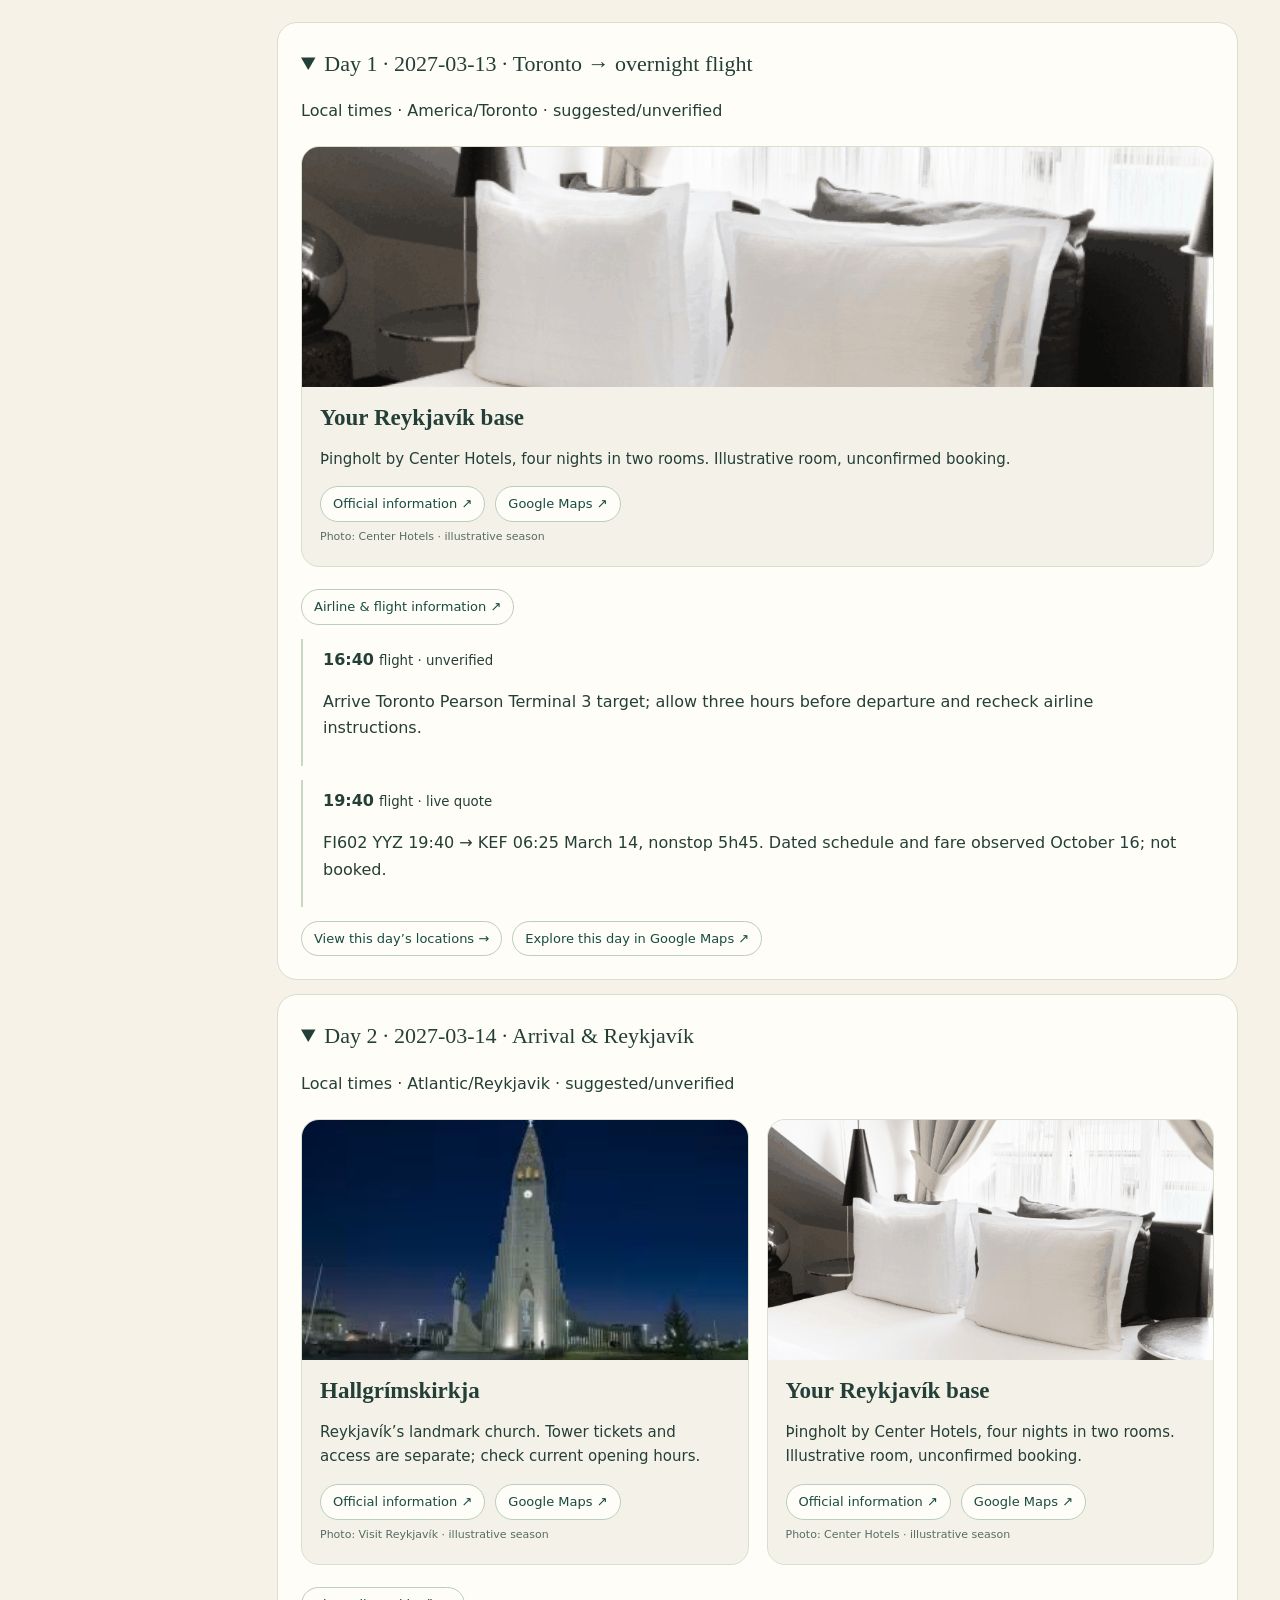
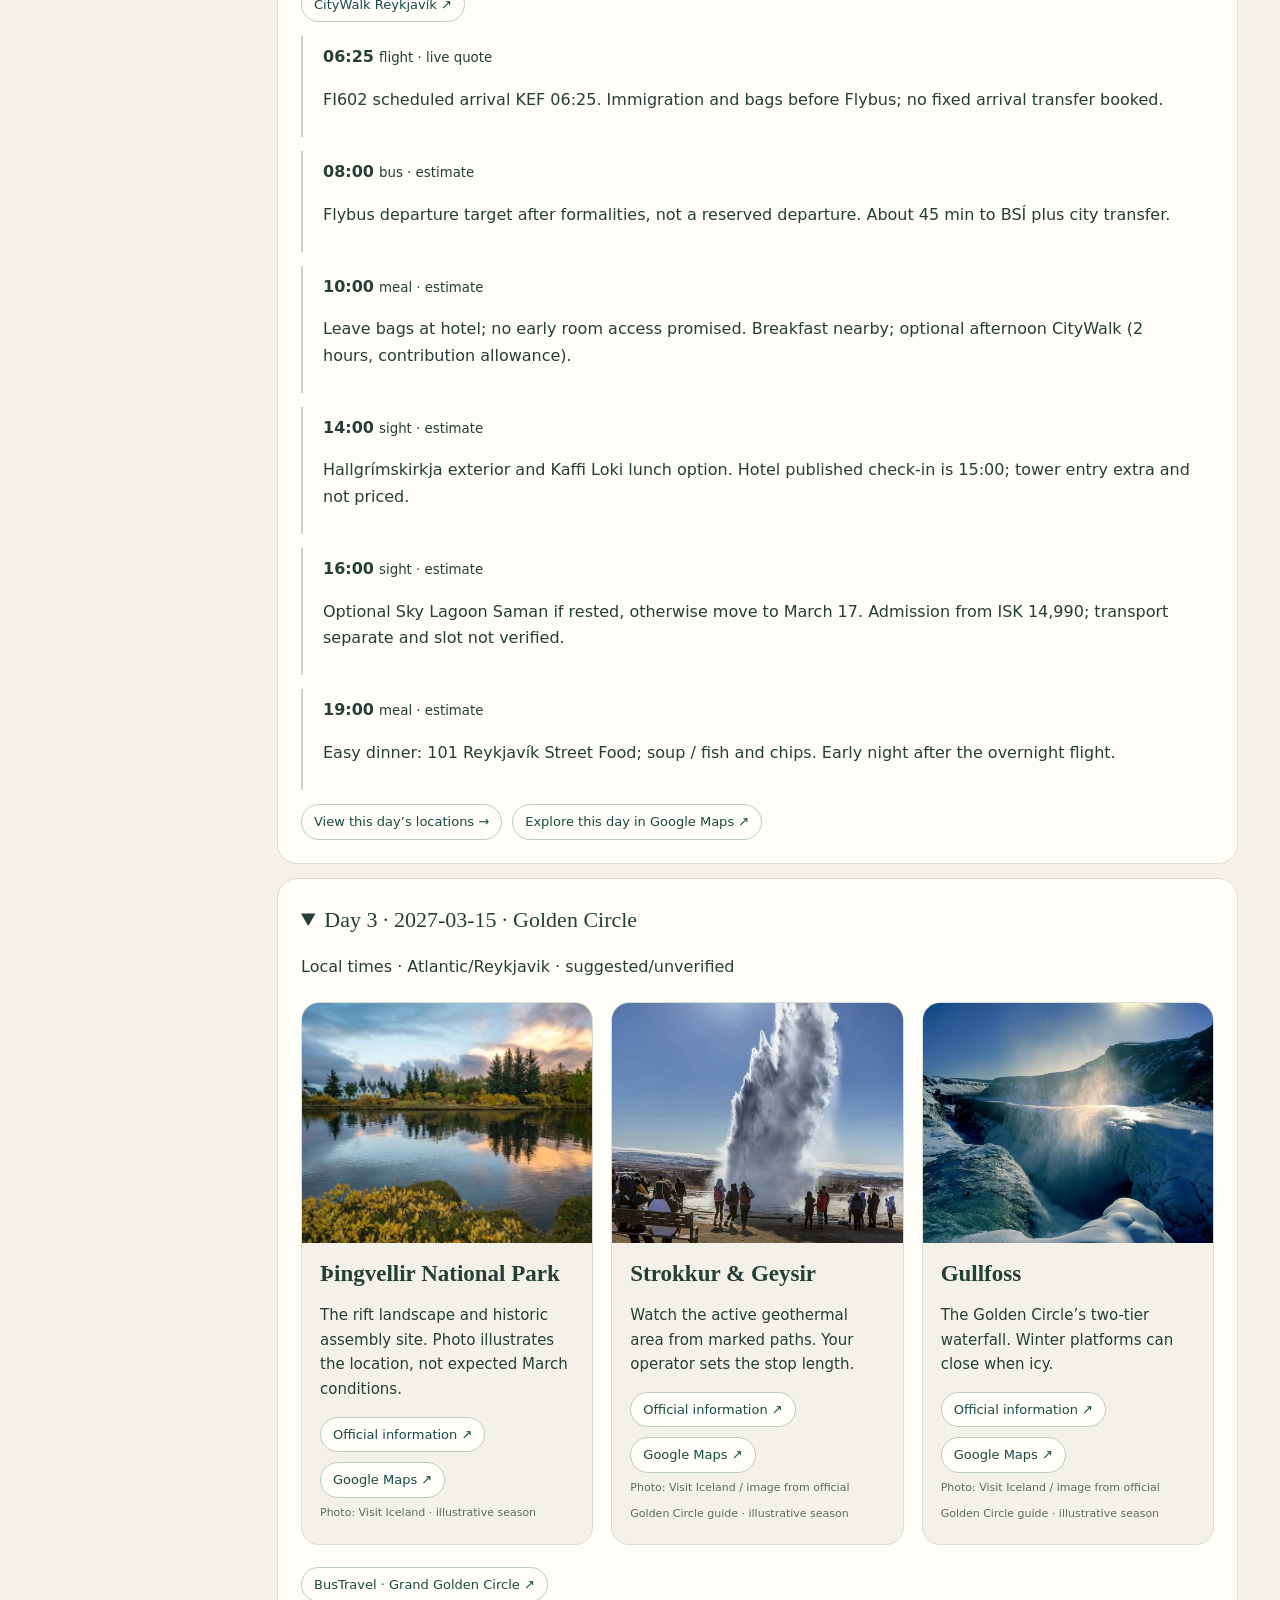
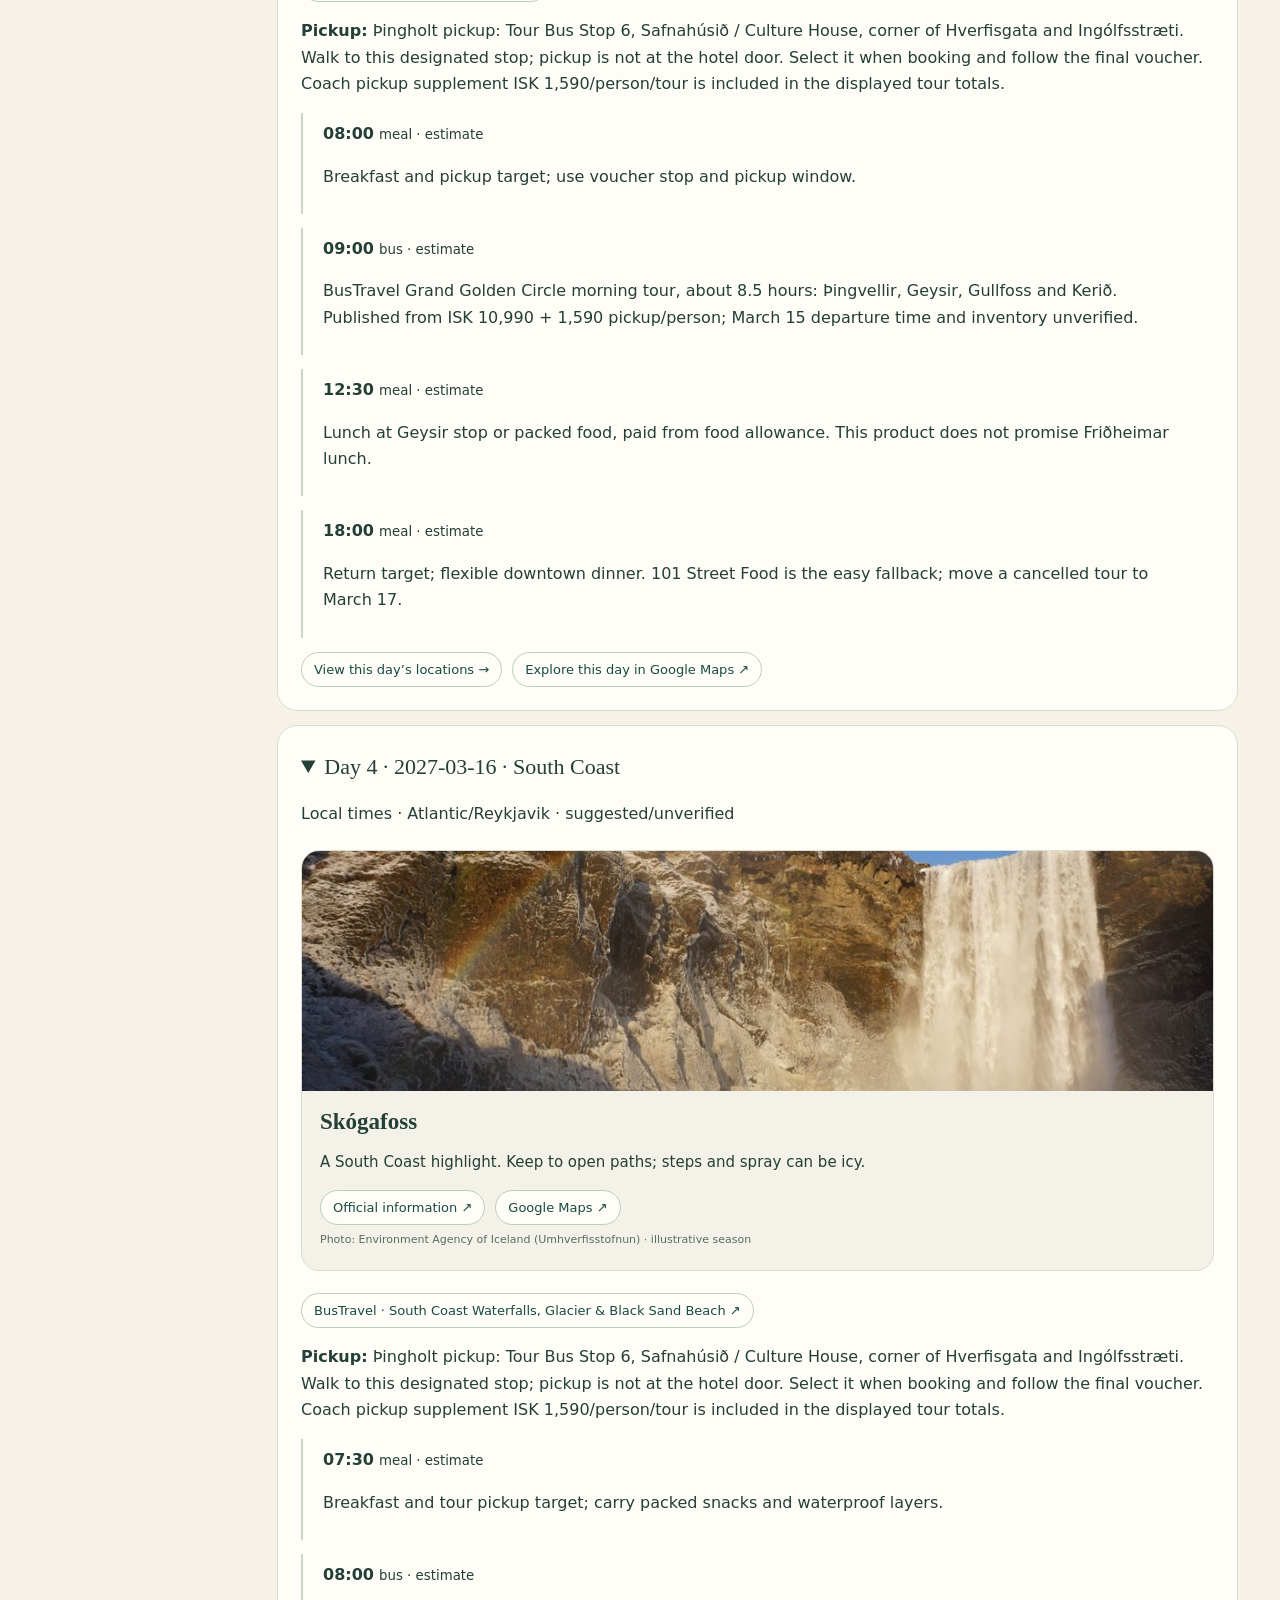
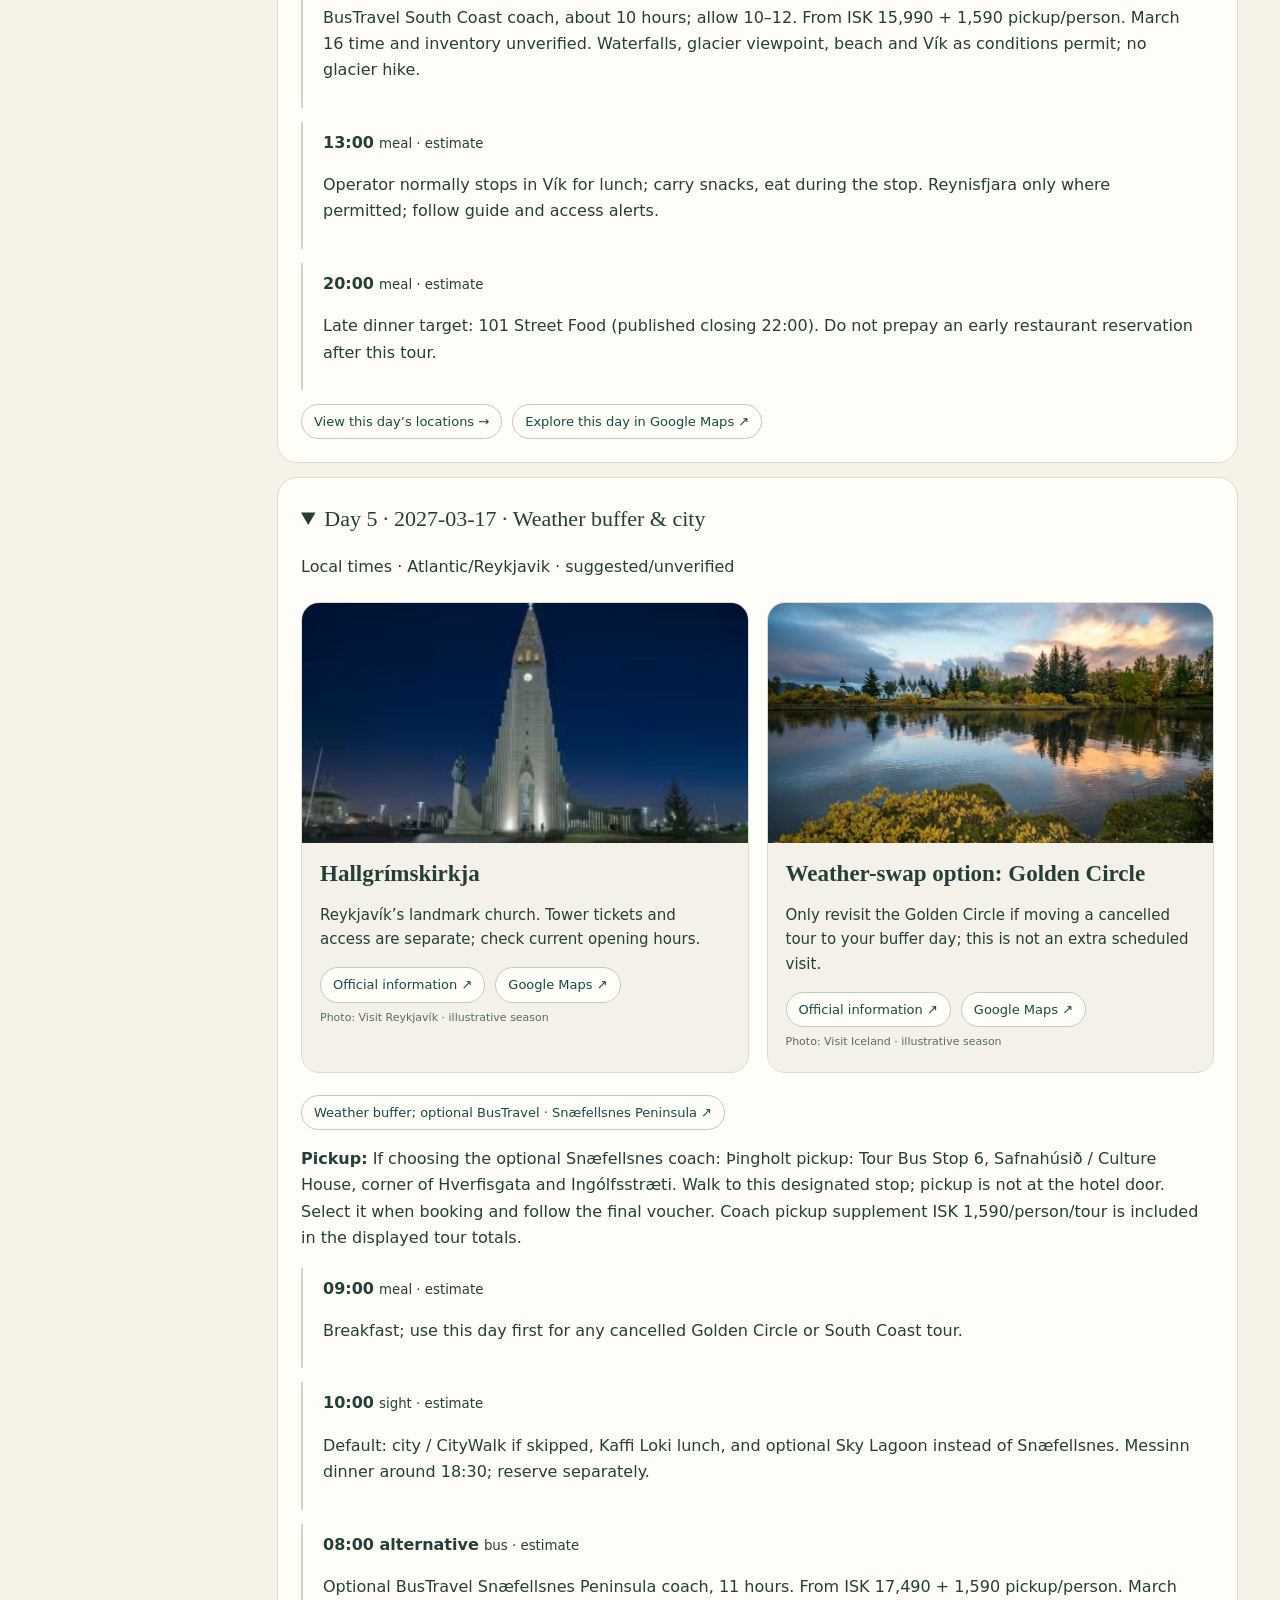
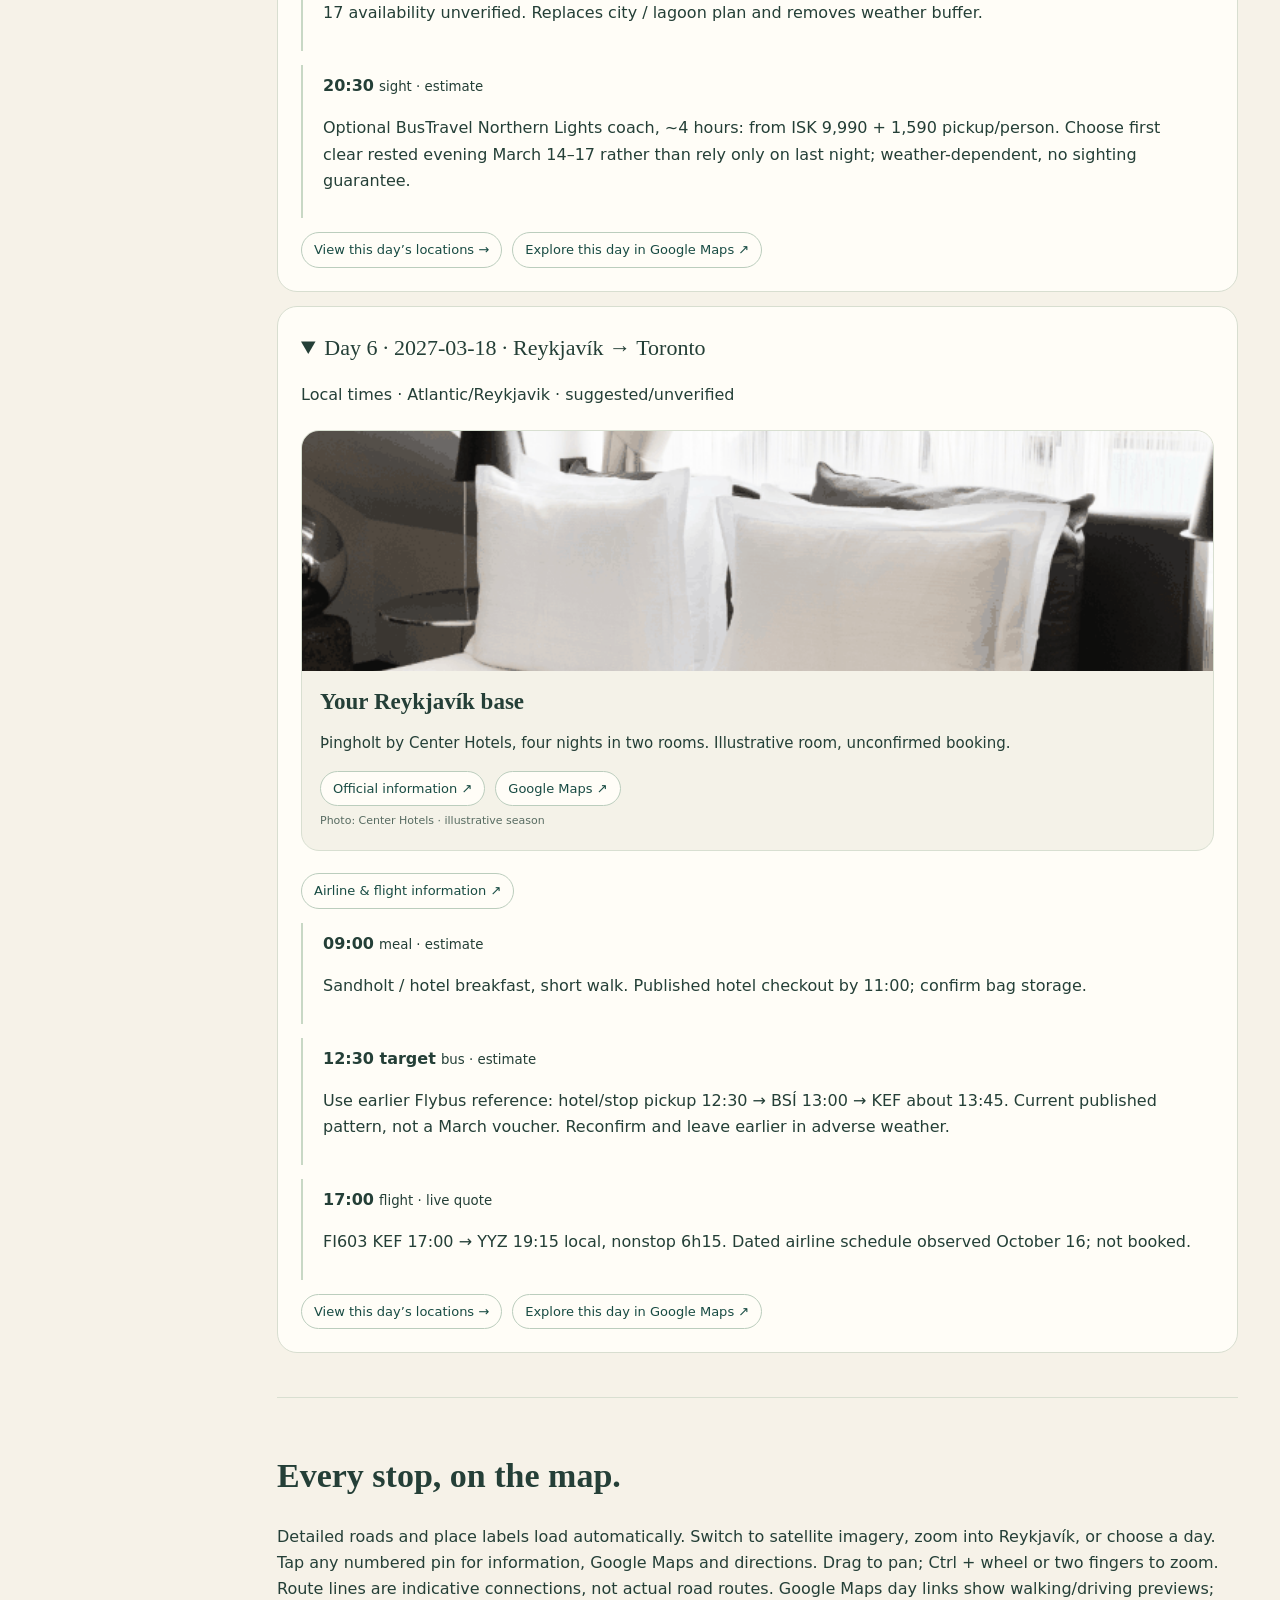
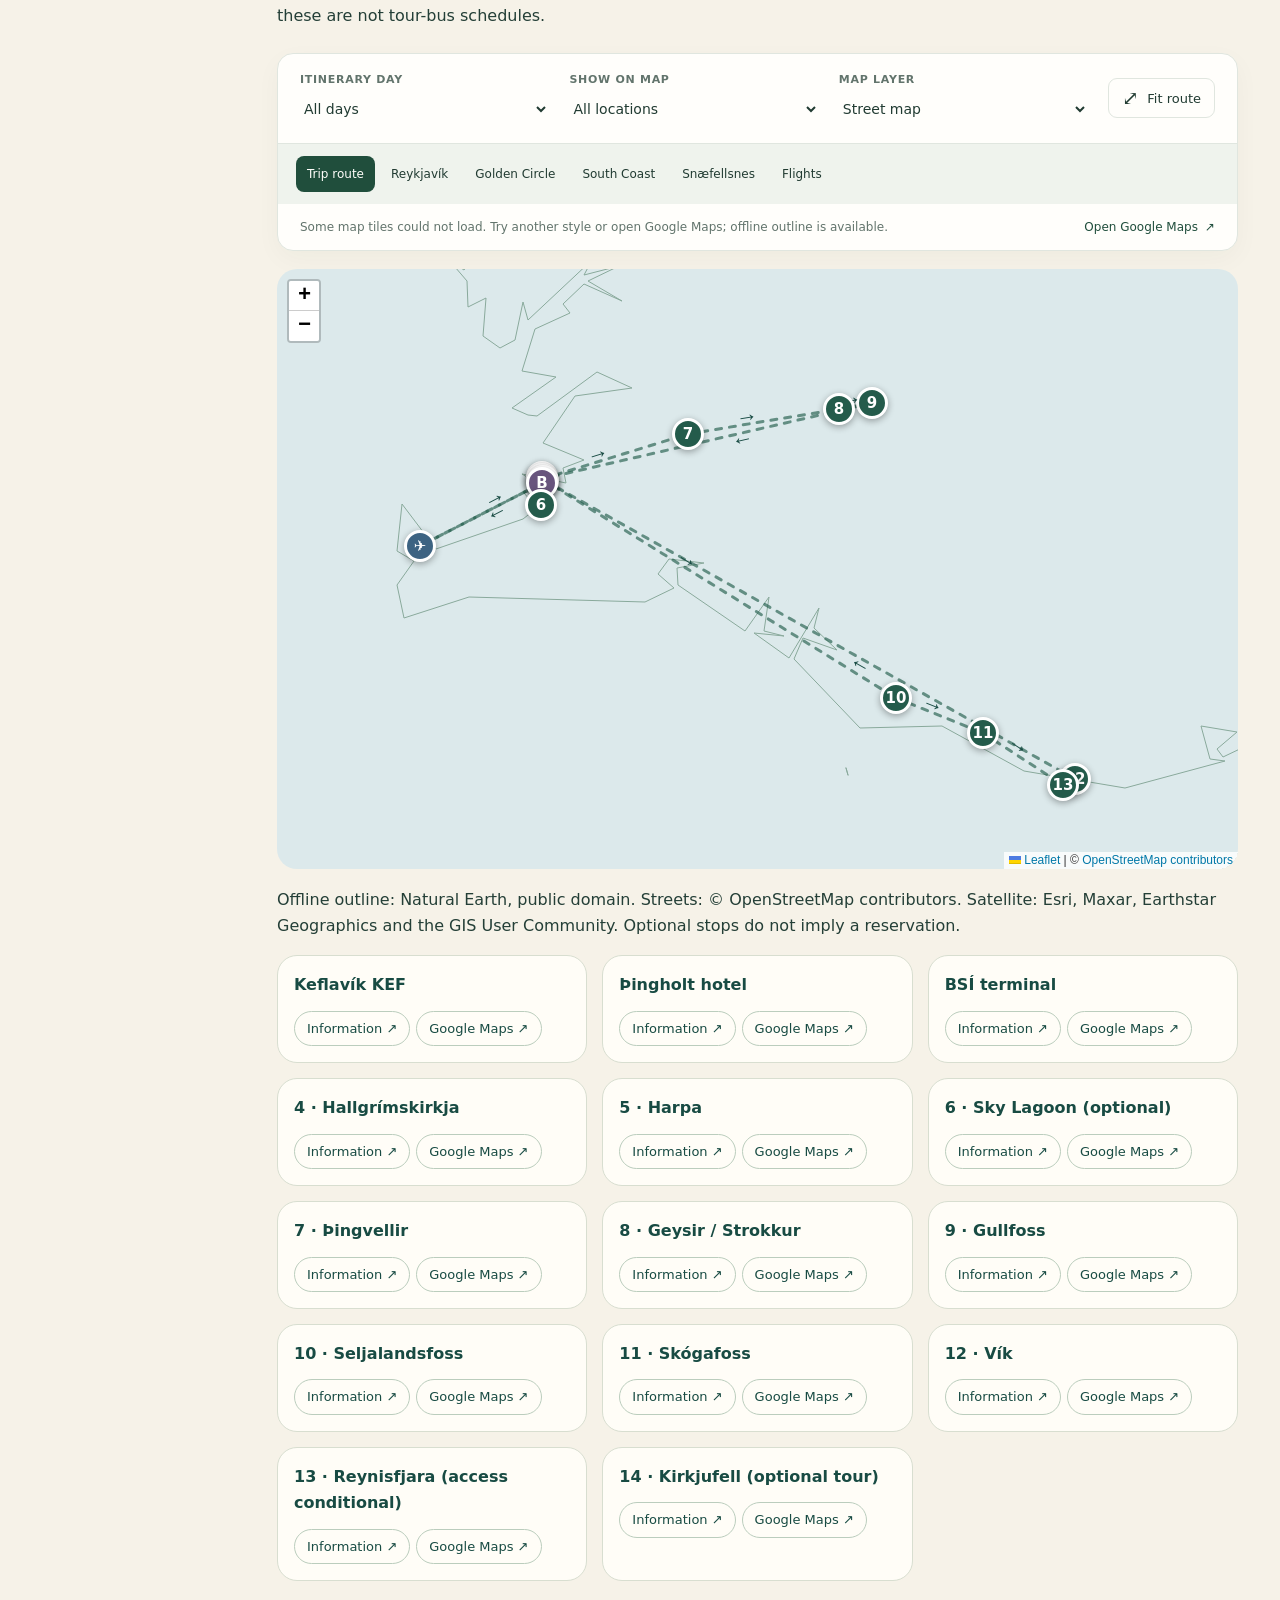
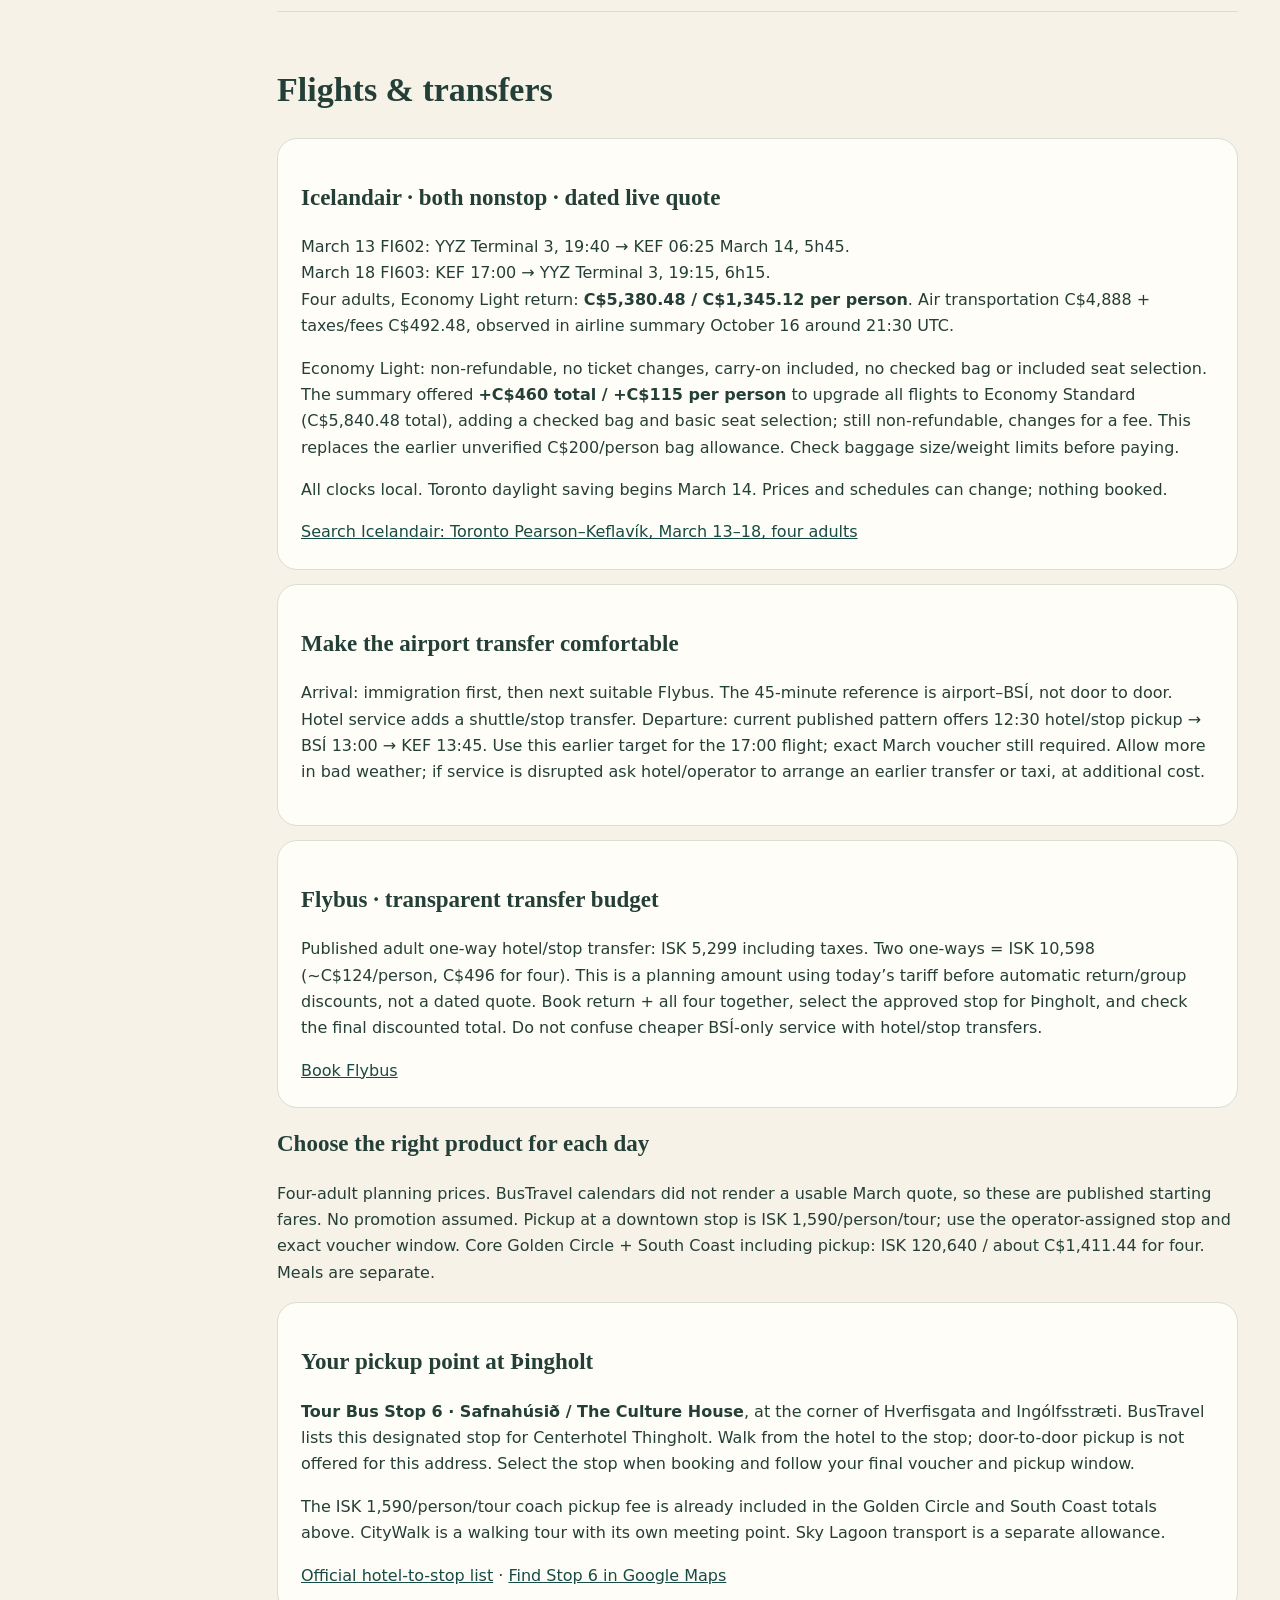
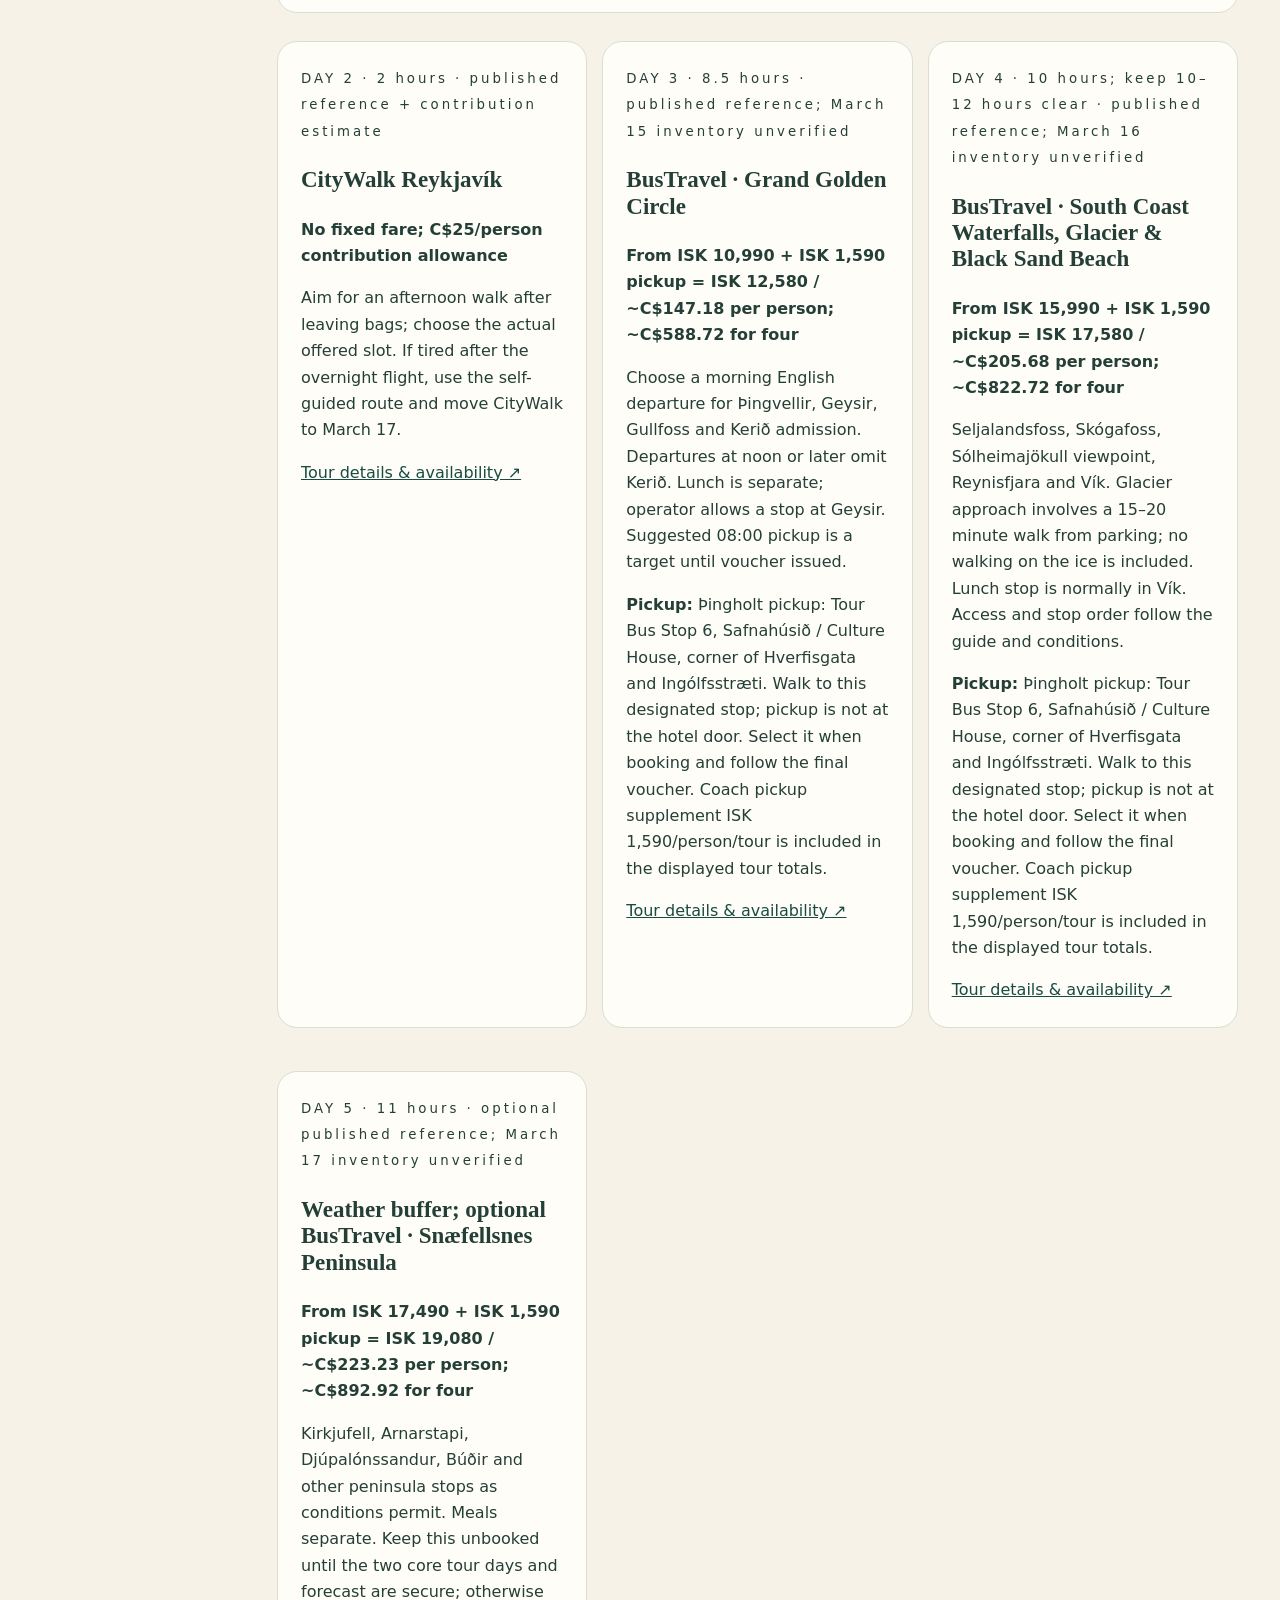
==== commit 6cf86063: "Clarify Thingholt tour pickup and show tour-inclusive trip totals prominently" ====
--- a/index.html
+++ b/index.html
@@ -1,4 +1,4 @@
-<!doctype html><html lang="en"><meta charset="utf-8"><meta name="viewport" content="width=device-width,initial-scale=1"><title>Iceland · March 2027 Field Guide</title><link rel="stylesheet" href="assets/leaflet.css"><link rel="stylesheet" href="styles.css"><link rel="stylesheet" href="assets/navigation.css"><link rel="stylesheet" href="assets/quiet-toolbar.css"><body><header class="trip-topbar"><a class="trip-brand" href="#overview"><span class="trip-logo">IS</span><span>Iceland <small>PERSONAL FIELD GUIDE · 2027</small></span></a><span class="trip-edition">March 13–18 · Planning edition</span></header><div class="trip-layout"><aside class="trip-sidebar"><p class="eyebrow">MARCH 13–18, 2027 · FOUR TRAVELLERS</p><nav id="nav" aria-label="Main"><a href="#glance">↗ <span>Itinerary at a glance</span></a><a href="#map">⌖ <span>Route map</span></a><a href="#overview">01 <span>Start here</span></a><a href="#days">02 <span>Day-by-day</span></a><a href="#transport">03 <span>Flights & transport</span></a><a href="#hotels">04 <span>Where to stay</span></a><a href="#dining">♨ <span>Dining notes</span></a><a href="#budget">05 <span>Budget & prices</span></a><a href="#checklist">06 <span>Booking checklist</span></a><a href="#sources">07 <span>Sources & unknowns</span></a></nav><div class="aside-note"><span class="dot"></span> Checked October 16, 2026<p>Planning edition. Dated flight and hotel quotes checked. Tours use published starting fares; March availability remains unconfirmed.</p></div><a class="pdf-link" href="iceland-guide.pdf" download>↓ Offline field guide (PDF)</a><a class="pdf-link" href="offline-guide.html" download>↓ Standalone offline website</a></aside><main><label class="search">Search the guide <input id="search" type="search" placeholder="Flights, waterfalls, lunch…"></label><div id="results"></div><section id="overview"><small>WINTER LIGHT / ICELAND</small><h1>Four days.<br>A little wild.</h1><p class="lede">A Reykjavík base, waterfall days and room for the weather.<br>Toronto → Iceland · March 13–18, 2027</p><div class="stats"><article><b>6</b>calendar days incl. flights</article><article><b>4</b>nights · two rooms</article><article><b>C$2,014.62</b>flight + hotel per person · live quote</article></div><article><h3>Dated quotes, with the full costs visible</h3><p>Icelandair Economy Light C$5,380.48 + two queen rooms C$2,678 = <b>C$8,058.48 for four / C$2,014.62 each</b>. Observed October 16, 2026 for your exact dates and four adults. No reservation made. Flight + hotel is C$514.62/person above the C$1,500 target.</p><p>Including two core tours, pickup, Flybus, CityWalk contribution, meals and other reserves: <b>C$12,465.92 for four / C$3,116.48 each</b> before optional outings. With 10% contingency: <b>C$3,428.13/person</b>. Tour starting fares are published references, not dated quotes.</p><p><a href="RESEARCH.md">Full research and price audit</a> · <a href="#transport">Tours and flight comparison</a> · <a href="#dining">Restaurants and menu prices</a></p></article><p>Four Iceland sightseeing days: March 14–17. March 18 is a partial departure day. Default to guided tours and retain March 17 as a weather buffer. Rental versus tour savings have not been priced.</p></section><section id="glance"><h2>6-Day Itinerary at a Glance</h2><div class="grid" id="cards"></div></section><section id="days"><h2>The daily field guide</h2><label>Activity <select id="activity"><option value="">All activities</option><option>flight</option><option>bus</option><option>meal</option><option>sight</option></select></label><div id="timeline"></div></section><section id="map"><h2>Every stop, on the map.</h2><p>Detailed roads and place labels load automatically. Switch to satellite imagery, zoom into Reykjavík, or choose a day. Tap any numbered pin for information, Google Maps and directions. Drag to pan; Ctrl + wheel or two fingers to zoom. Route lines are indicative connections, not actual road routes. Google Maps day links show walking/driving previews; these are not tour-bus schedules.</p><div class="quiet-toolbar" aria-label="Map controls">
+<!doctype html><html lang="en"><meta charset="utf-8"><meta name="viewport" content="width=device-width,initial-scale=1"><title>Iceland · March 2027 Field Guide</title><link rel="stylesheet" href="assets/leaflet.css"><link rel="stylesheet" href="styles.css"><link rel="stylesheet" href="assets/navigation.css"><link rel="stylesheet" href="assets/quiet-toolbar.css"><body><header class="trip-topbar"><a class="trip-brand" href="#overview"><span class="trip-logo">IS</span><span>Iceland <small>PERSONAL FIELD GUIDE · 2027</small></span></a><span class="trip-edition">March 13–18 · Planning edition</span></header><div class="trip-layout"><aside class="trip-sidebar"><p class="eyebrow">MARCH 13–18, 2027 · FOUR TRAVELLERS</p><nav id="nav" aria-label="Main"><a href="#glance">↗ <span>Itinerary at a glance</span></a><a href="#map">⌖ <span>Route map</span></a><a href="#overview">01 <span>Start here</span></a><a href="#days">02 <span>Day-by-day</span></a><a href="#transport">03 <span>Flights & transport</span></a><a href="#hotels">04 <span>Where to stay</span></a><a href="#dining">♨ <span>Dining notes</span></a><a href="#budget">05 <span>Budget & prices</span></a><a href="#checklist">06 <span>Booking checklist</span></a><a href="#sources">07 <span>Sources & unknowns</span></a></nav><div class="aside-note"><span class="dot"></span> Checked October 16, 2026<p>Planning edition. Dated flight and hotel quotes checked. Tours use published starting fares; March availability remains unconfirmed.</p></div><a class="pdf-link" href="iceland-guide.pdf" download>↓ Offline field guide (PDF)</a><a class="pdf-link" href="offline-guide.html" download>↓ Standalone offline website</a></aside><main><label class="search">Search the guide <input id="search" type="search" placeholder="Flights, waterfalls, lunch…"></label><div id="results"></div><section id="overview"><small>WINTER LIGHT / ICELAND</small><h1>Four days.<br>A little wild.</h1><p class="lede">A Reykjavík base, waterfall days and room for the weather.<br>Toronto → Iceland · March 13–18, 2027</p><div class="stats"><article><b>6</b>calendar days incl. flights</article><article><b>4</b>nights · two rooms</article><article><b id="headline-total">C$3,428.13</b><span id="headline-total-label">per person · tours + pickup + 10% reserve</span></article></div><article><h3>Your total includes the two main tours and pickup</h3><p>Icelandair Economy Light C$5,380.48 + two queen rooms C$2,678 = <b>C$8,058.48 for four / C$2,014.62 each</b>. Observed October 16, 2026 for your exact dates and four adults. No reservation made. Flight + hotel is C$514.62/person above the C$1,500 target.</p><p>Including two core tours, pickup, Flybus, CityWalk contribution, meals and other reserves: <b>C$12,465.92 for four / C$3,116.48 each</b> before optional outings. With 10% contingency: <b>C$3,428.13/person</b>. Tour starting fares are published references, not dated quotes.</p><p><a href="RESEARCH.md">Full research and price audit</a> · <a href="#transport">Tours and flight comparison</a> · <a href="#dining">Restaurants and menu prices</a></p></article><article><h3>Tours included in your total</h3><div class="tablewrap"><table><thead><tr><th>Tour, including pickup</th><th>Per person</th><th>Four people</th></tr></thead><tbody><tr><td>March 15 · Golden Circle</td><td>C$147.18</td><td>C$588.72</td></tr><tr><td>March 16 · South Coast</td><td>C$205.68</td><td>C$822.72</td></tr><tr><td><b>Both tours + pickup</b></td><td><b>C$352.86</b></td><td><b>C$1,411.44</b></td></tr></tbody></table></div><p>Flight + hotel + these two tours and pickup: <b>C$9,469.92 for four / C$2,367.48 each</b>. With Flybus, food, CityWalk contribution and other reserves: <b>C$12,465.92 for four / C$3,116.48 each</b>. With 10% contingency: <b>C$13,712.51 for four / C$3,428.13 each</b>.</p><p>Snæfellsnes, Sky Lagoon and aurora are optional and excluded until selected in the budget. Snæfellsnes plus pickup adds C$892.92 for four; it replaces the weather-buffer day. These are published starting fares converted at the October 16 planning rate; March seats and final checkout totals still need confirmation.</p><a href="#budget">Adjust tours and see the total update →</a></article><p>Four Iceland sightseeing days: March 14–17. March 18 is a partial departure day. Default to guided tours and retain March 17 as a weather buffer. Rental versus tour savings have not been priced.</p></section><section id="glance"><h2>6-Day Itinerary at a Glance</h2><div class="grid" id="cards"></div></section><section id="days"><h2>The daily field guide</h2><label>Activity <select id="activity"><option value="">All activities</option><option>flight</option><option>bus</option><option>meal</option><option>sight</option></select></label><div id="timeline"></div></section><section id="map"><h2>Every stop, on the map.</h2><p>Detailed roads and place labels load automatically. Switch to satellite imagery, zoom into Reykjavík, or choose a day. Tap any numbered pin for information, Google Maps and directions. Drag to pan; Ctrl + wheel or two fingers to zoom. Route lines are indicative connections, not actual road routes. Google Maps day links show walking/driving previews; these are not tour-bus schedules.</p><div class="quiet-toolbar" aria-label="Map controls">
 <div class="quiet-fields">
 <label class="quiet-field"><span>ITINERARY DAY</span><select id="mapday" aria-label="Itinerary day"><option value="">All days</option></select></label>
 <label class="quiet-field"><span>SHOW ON MAP</span><select id="category" aria-label="Locations to show"><option value="">All locations</option><option value="sight">Attractions</option><option value="hotel">Hotels</option><option value="airport">Airports</option><option value="station">Bus & transfer points</option></select></label>
@@ -7,4 +7,4 @@
 </div>
 <div class="quiet-regions" role="group" aria-label="Region shortcuts"><button id="iceland" type="button" aria-pressed="true">Trip route</button><button data-region="city" type="button" aria-pressed="false">Reykjavík</button><button data-region="circle" type="button" aria-pressed="false">Golden Circle</button><button data-region="south" type="button" aria-pressed="false">South Coast</button><button data-region="west" type="button" aria-pressed="false">Snæfellsnes</button><button data-region="flights" type="button" aria-pressed="false">Flights</button></div>
 <div class="quiet-footer"><p id="map-status" role="status" aria-live="polite">Street and satellite detail require internet.</p><a id="google-area" href="https://www.google.com/maps/@?api=1&amp;map_action=map&amp;center=64.1466%2C-21.9426&amp;zoom=12" target="_blank" rel="noopener">Open Google Maps <span aria-hidden="true">↗</span></a></div>
-</div><div id="geomap" tabindex="0" aria-label="Trip map"></div><p>Offline outline: Natural Earth, public domain. Streets: © OpenStreetMap contributors. Satellite: Esri, Maxar, Earthstar Geographics and the GIS User Community. Optional stops do not imply a reservation.</p><div id="locations" class="grid"></div></section><section id="transport"><h2>Flights & transfers</h2><article><h3>Icelandair · both nonstop · dated live quote</h3><p>March 13 FI602: YYZ Terminal 3, 19:40 → KEF 06:25 March 14, 5h45.<br>March 18 FI603: KEF 17:00 → YYZ Terminal 3, 19:15, 6h15.<br>Four adults, Economy Light return: <b>C$5,380.48 / C$1,345.12 per person</b>. Air transportation C$4,888 + taxes/fees C$492.48, observed in airline summary October 16 around 21:30 UTC.</p><p>Economy Light: non-refundable, no ticket changes, carry-on included, no checked bag or included seat selection. The summary offered <b>+C$460 total / +C$115 per person</b> to upgrade all flights to Economy Standard (C$5,840.48 total), adding a checked bag and basic seat selection; still non-refundable, changes for a fee. This replaces the earlier unverified C$200/person bag allowance. Check baggage size/weight limits before paying.</p><p>All clocks local. Toronto daylight saving begins March 14. Prices and schedules can change; nothing booked.</p><a href="https://www.icelandair.com/en-ca/">Search Icelandair: Toronto Pearson–Keflavík, March 13–18, four adults</a></article><article><h3>Make the airport transfer comfortable</h3><p>Arrival: immigration first, then next suitable Flybus. The 45-minute reference is airport–BSÍ, not door to door. Hotel service adds a shuttle/stop transfer. Departure: current published pattern offers 12:30 hotel/stop pickup → BSÍ 13:00 → KEF 13:45. Use this earlier target for the 17:00 flight; exact March voucher still required. Allow more in bad weather; if service is disrupted ask hotel/operator to arrange an earlier transfer or taxi, at additional cost.</p></article><article><h3>Flybus · transparent transfer budget</h3><p>Published adult one-way hotel/stop transfer: ISK 5,299 including taxes. Two one-ways = ISK 10,598 (~C$124/person, C$496 for four). This is a planning amount using today’s tariff before automatic return/group discounts, not a dated quote. Book return + all four together, select the approved stop for Þingholt, and check the final discounted total. Do not confuse cheaper BSÍ-only service with hotel/stop transfers.</p><a href="https://flybus.is/book/">Book Flybus</a></article><h3>Choose the right product for each day</h3><p>Four-adult planning prices. BusTravel calendars did not render a usable March quote, so these are published starting fares. No promotion assumed. Pickup at a downtown stop is ISK 1,590/person/tour; use the operator-assigned stop and exact voucher window. Core Golden Circle + South Coast including pickup: ISK 120,640 / about C$1,411.44 for four. Meals are separate.</p><div id="tour-research" class="grid"></div><article><h3>Lagoon and northern lights options</h3><p>Sky Lagoon Saman entry starts at ISK 14,990 (~C$175/person) through BusTravel; admission and a C$50/person return-transport allowance are separate optional rows. Confirm March slot, shuttle fare and age eligibility before booking. Prefer March 17 if tired on arrival; do not combine it with Snæfellsnes.</p><p>BusTravel Northern Lights coach: about 4 hours, published from ISK 9,990 + 1,590 pickup = ~C$135.49/person. Aim for the first clear, rested evening so a retry is possible. Operator FAQ offers a free retry if no lights are seen, rather than a refund after attending; weather cancellation before the first outing can be rescheduled or refunded. March availability and exact terms must be reconfirmed.</p><a href="https://bustravel.is/iceland-tours/northern-lights-tour">Aurora tour</a> · <a href="https://www.skylagoon.com/book-transfer/">Sky Lagoon and transport</a></article></section><section id="hotels"><h2>A base in the city.</h2><article class="hotel"><img src="assets/hotel.png" alt="Standard room at Þingholt by Center Hotels"><div><h3>Þingholt by Center Hotels</h3><p>March 14–18 · four nights · two rooms.<br><b>C$2,678 total / C$669.50 per person</b>, Expedia.ca dated room-selection quote for four adults, two Standard Double rooms with one queen bed each. Non-refundable, no breakfast. Taxes included: C$2,343 rooms + C$260 taxes + estimated C$75 local tax due at property in ISK (6,400). No booking made. Property rating observed: 9.0/10, 1,001 reviews.</p><p>Alternative totals observed: <b>C$2,832 for Standard Double or Twin rooms</b> (no breakfast, non-refundable); <b>C$3,138 for refundable queen rooms</b> (before March 12 shown; verify exact deadline); <b>C$3,151 for non-refundable queen rooms with breakfast</b>. Supplements on the selector are nightly, not per stay. Breakfast option adds C$473 for the whole group; reduce your food allowance if choosing it rather than counting breakfast twice. Published check-in 15:00, checkout 11:00. Early check-in is subject to availability; request bag storage. Confirm twin-bed allocation and exact payment terms.</p><a href="https://www.centerhotels.com/en/hotel-thingholt-reykjavik-rooms">Official rooms & photo source: Center Hotels</a><p><a href="https://www.expedia.ca/Reykjavik-Hotels-Ingholt-By-Center-Hotels.h1601404.Hotel-Information?chkin=2027-03-14&amp;chkout=2027-03-18&amp;rm1=a2&amp;rm2=a2">Open dated Expedia room search</a></p><p>Illustrative property photo; room type is not booked.</p></div></article></section><section id="dining"><h2>Good food, close to your base.</h2><p>Four practical choices, using official menus and published hours checked October 16, 2026. Restaurant menu prices are references, not guaranteed March prices. Walking times are planning estimates. No table bookings made; dietary needs and Google ratings have not been independently verified.</p><p>Allow <b>C$100/person/day for five Iceland calendar days</b> (C$2,000 for four), including breakfast, tour lunches and dinners, excluding alcohol. All meals below sit within that allowance. If the hotel breakfast package is selected, reduce the ordinary breakfast component rather than add it twice. The arrival breakfast is separate from the four hotel mornings. Tour lunches follow the operator's stops; don't reserve a restaurant that the coach may not reach.</p><div id="restaurant-cards" class="grid"></div><article><h3>A simple dining rhythm</h3><p>Sun March 14: Kaffi Loki with the church walk; 101 Street Food for an easy dinner.<br>Mon March 15: breakfast before pickup, Geysir lunch stop, flexible downtown dinner.<br>Tue March 16: breakfast / picnic supplies, Vík lunch stop, late 101 Street Food dinner if back in time.<br>Wed March 17: café lunch and Messinn at 18:30 if staying in town; keep dinner flexible if taking Snæfellsnes.<br>Thu March 18: Sandholt or hotel breakfast, early lunch before the 12:30 transfer target; airport snacks extra within food allowance.</p></article></section><section id="budget"><h2>The whole-trip budget</h2><p>Flight and hotel rows are dated live quotes; tour rows are published starting fares with March inventory unverified. Other rows are clearly labelled estimates. Optional rows are excluded until selected. CAD tour equivalents use rounded C$0.0117/ISK from the Central Bank fixing on October 16 (CAD 1 = ISK 85.47). These CAD snapshot amounts stay editable; changing display FX does not re-quote them. Card spreads and future FX differ. Your saved browser edits remain in place and may override new defaults.</p><label>Display <select id="currency"><option>CAD</option><option>ISK</option></select></label><label>Contingency % <input type="number" id="reserve" value="10" min="0" max="100"></label><label>CAD per ISK <input id="fx" type="number" value="0.0117" step="0.0001" min="0.001"></label><div class="stats" id="totals"></div><div class="tablewrap"><table><thead><tr><th>Include</th><th>Item / unit</th><th>Unit CAD</th><th>Qty</th><th>Evidence</th></tr></thead><tbody id="costs"></tbody></table></div><p>Return flights and the two-room hotel stay (including local tax estimate) are each counted once. Core coach pickup is four people x two tours. Select optional pickup/transport rows alongside the corresponding optional tour. Snæfellsnes removes your weather buffer; Sky Lagoon, Economy Standard, aurora and refundable upgrade are extras. Insurance/data reserve is an estimate, not an insurance quote.</p></section><section id="checklist"><h2>Make it happen.</h2><div id="checks"></div><h3>Private planning notes</h3><p>Browser/device-local only. A checkbox does not make a booking. Avoid storing passport or booking references.</p><textarea id="notes" rows="5" aria-label="Trip notes"></textarea><p><button id="backup">Download JSON backup</button><label>Restore <input type="file" id="restore" accept=".json"></label><button id="print">Print / PDF with edits</button></p><p id="feedback" role="status"></p></section><section id="sources"><h2>Sources & remaining checks</h2><p>Research checked October 16, 2026. Exact flight / hotel results were observed in browser around 21:30 UTC; no seats or rooms reserved. BusTravel booking widget did not provide a usable dated calendar, so March tour seats, times and all-in checkout totals remain unverified. All daily event times are planning targets except the dated airline schedule; check issued tickets and vouchers. <a href="RESEARCH.md">Read the full quote basis and remaining checks.</a> Entry requirements depend on each traveller’s passport.</p><div id="sourceList"></div><article><h3>Winter flexibility</h3><p>Recheck SafeTravel and weather before each excursion. Skip closed paths, glacier walking and unsafe beach access. Aurora and tours depend on conditions. Blue Lagoon is an alternative requiring a separate booking and current access checks; it is not included. No Ring Road, highlands or distant glacier-lagoon day trip is planned.</p><p>The Monday fare-watch text was supplied as context; this guide does not create or verify an automation.</p></article></section><footer>Iceland 2027 · Independent planning edition · All prices CAD unless selected otherwise</footer></main></div><nav class="floating-nav" aria-label="Quick navigation"><a href="#overview">⌂ <span>Overview</span></a><a href="#glance">▦ <span>At a glance</span></a><div class="floating-day-picker"><button id="quick-day-button" class="day-pill" aria-expanded="false" aria-controls="quick-day-menu"><span aria-hidden="true">☷</span><span>Days</span><span class="day-pill-chevron" aria-hidden="true">⌄</span></button><div id="quick-day-menu" class="day-bubble-menu" aria-label="Choose itinerary day" hidden></div></div><a href="#map">⌖ <span>Map</span></a><button id="back-top" aria-label="Back to top">↑ <span>Top</span></button></nav><script src="data.js"></script><script src="assets/leaflet.js"></script><script src="assets/outline.js"></script><script src="assets/navigation.js"></script><script src="app.js"></script></body></html>
+</div><div id="geomap" tabindex="0" aria-label="Trip map"></div><p>Offline outline: Natural Earth, public domain. Streets: © OpenStreetMap contributors. Satellite: Esri, Maxar, Earthstar Geographics and the GIS User Community. Optional stops do not imply a reservation.</p><div id="locations" class="grid"></div></section><section id="transport"><h2>Flights & transfers</h2><article><h3>Icelandair · both nonstop · dated live quote</h3><p>March 13 FI602: YYZ Terminal 3, 19:40 → KEF 06:25 March 14, 5h45.<br>March 18 FI603: KEF 17:00 → YYZ Terminal 3, 19:15, 6h15.<br>Four adults, Economy Light return: <b>C$5,380.48 / C$1,345.12 per person</b>. Air transportation C$4,888 + taxes/fees C$492.48, observed in airline summary October 16 around 21:30 UTC.</p><p>Economy Light: non-refundable, no ticket changes, carry-on included, no checked bag or included seat selection. The summary offered <b>+C$460 total / +C$115 per person</b> to upgrade all flights to Economy Standard (C$5,840.48 total), adding a checked bag and basic seat selection; still non-refundable, changes for a fee. This replaces the earlier unverified C$200/person bag allowance. Check baggage size/weight limits before paying.</p><p>All clocks local. Toronto daylight saving begins March 14. Prices and schedules can change; nothing booked.</p><a href="https://www.icelandair.com/en-ca/">Search Icelandair: Toronto Pearson–Keflavík, March 13–18, four adults</a></article><article><h3>Make the airport transfer comfortable</h3><p>Arrival: immigration first, then next suitable Flybus. The 45-minute reference is airport–BSÍ, not door to door. Hotel service adds a shuttle/stop transfer. Departure: current published pattern offers 12:30 hotel/stop pickup → BSÍ 13:00 → KEF 13:45. Use this earlier target for the 17:00 flight; exact March voucher still required. Allow more in bad weather; if service is disrupted ask hotel/operator to arrange an earlier transfer or taxi, at additional cost.</p></article><article><h3>Flybus · transparent transfer budget</h3><p>Published adult one-way hotel/stop transfer: ISK 5,299 including taxes. Two one-ways = ISK 10,598 (~C$124/person, C$496 for four). This is a planning amount using today’s tariff before automatic return/group discounts, not a dated quote. Book return + all four together, select the approved stop for Þingholt, and check the final discounted total. Do not confuse cheaper BSÍ-only service with hotel/stop transfers.</p><a href="https://flybus.is/book/">Book Flybus</a></article><h3>Choose the right product for each day</h3><p>Four-adult planning prices. BusTravel calendars did not render a usable March quote, so these are published starting fares. No promotion assumed. Pickup at a downtown stop is ISK 1,590/person/tour; use the operator-assigned stop and exact voucher window. Core Golden Circle + South Coast including pickup: ISK 120,640 / about C$1,411.44 for four. Meals are separate.</p><article><h3>Your pickup point at Þingholt</h3><p><b>Tour Bus Stop 6 · Safnahúsið / The Culture House</b>, at the corner of Hverfisgata and Ingólfsstræti. BusTravel lists this designated stop for Centerhotel Thingholt. Walk from the hotel to the stop; door-to-door pickup is not offered for this address. Select the stop when booking and follow your final voucher and pickup window.</p><p>The ISK 1,590/person/tour coach pickup fee is already included in the Golden Circle and South Coast totals above. CityWalk is a walking tour with its own meeting point. Sky Lagoon transport is a separate allowance.</p><a href="https://bustravel.is/bus-pickup-locations-in-reykjavik">Official hotel-to-stop list</a> · <a href="https://www.google.com/maps/search/?api=1&amp;query=Tour+Bus+Stop+6+Safnahusid+Reykjavik">Find Stop 6 in Google Maps</a></article><div id="tour-research" class="grid"></div><article><h3>Lagoon and northern lights options</h3><p>Sky Lagoon Saman entry starts at ISK 14,990 (~C$175/person) through BusTravel; admission and a C$50/person return-transport allowance are separate optional rows. Confirm March slot, shuttle fare and age eligibility before booking. Prefer March 17 if tired on arrival; do not combine it with Snæfellsnes.</p><p>BusTravel Northern Lights coach: about 4 hours, published from ISK 9,990 + 1,590 pickup = ~C$135.49/person. Aim for the first clear, rested evening so a retry is possible. Operator FAQ offers a free retry if no lights are seen, rather than a refund after attending; weather cancellation before the first outing can be rescheduled or refunded. March availability and exact terms must be reconfirmed.</p><a href="https://bustravel.is/iceland-tours/northern-lights-tour">Aurora tour</a> · <a href="https://www.skylagoon.com/book-transfer/">Sky Lagoon and transport</a></article></section><section id="hotels"><h2>A base in the city.</h2><article class="hotel"><img src="assets/hotel.png" alt="Standard room at Þingholt by Center Hotels"><div><h3>Þingholt by Center Hotels</h3><p>March 14–18 · four nights · two rooms.<br><b>C$2,678 total / C$669.50 per person</b>, Expedia.ca dated room-selection quote for four adults, two Standard Double rooms with one queen bed each. Non-refundable, no breakfast. Taxes included: C$2,343 rooms + C$260 taxes + estimated C$75 local tax due at property in ISK (6,400). No booking made. Property rating observed: 9.0/10, 1,001 reviews.</p><p>Alternative totals observed: <b>C$2,832 for Standard Double or Twin rooms</b> (no breakfast, non-refundable); <b>C$3,138 for refundable queen rooms</b> (before March 12 shown; verify exact deadline); <b>C$3,151 for non-refundable queen rooms with breakfast</b>. Supplements on the selector are nightly, not per stay. Breakfast option adds C$473 for the whole group; reduce your food allowance if choosing it rather than counting breakfast twice. Published check-in 15:00, checkout 11:00. Early check-in is subject to availability; request bag storage. Confirm twin-bed allocation and exact payment terms.</p><a href="https://www.centerhotels.com/en/hotel-thingholt-reykjavik-rooms">Official rooms & photo source: Center Hotels</a><p><a href="https://www.expedia.ca/Reykjavik-Hotels-Ingholt-By-Center-Hotels.h1601404.Hotel-Information?chkin=2027-03-14&amp;chkout=2027-03-18&amp;rm1=a2&amp;rm2=a2">Open dated Expedia room search</a></p><p>Illustrative property photo; room type is not booked.</p></div></article></section><section id="dining"><h2>Good food, close to your base.</h2><p>Four practical choices, using official menus and published hours checked October 16, 2026. Restaurant menu prices are references, not guaranteed March prices. Walking times are planning estimates. No table bookings made; dietary needs and Google ratings have not been independently verified.</p><p>Allow <b>C$100/person/day for five Iceland calendar days</b> (C$2,000 for four), including breakfast, tour lunches and dinners, excluding alcohol. All meals below sit within that allowance. If the hotel breakfast package is selected, reduce the ordinary breakfast component rather than add it twice. The arrival breakfast is separate from the four hotel mornings. Tour lunches follow the operator's stops; don't reserve a restaurant that the coach may not reach.</p><div id="restaurant-cards" class="grid"></div><article><h3>A simple dining rhythm</h3><p>Sun March 14: Kaffi Loki with the church walk; 101 Street Food for an easy dinner.<br>Mon March 15: breakfast before pickup, Geysir lunch stop, flexible downtown dinner.<br>Tue March 16: breakfast / picnic supplies, Vík lunch stop, late 101 Street Food dinner if back in time.<br>Wed March 17: café lunch and Messinn at 18:30 if staying in town; keep dinner flexible if taking Snæfellsnes.<br>Thu March 18: Sandholt or hotel breakfast, early lunch before the 12:30 transfer target; airport snacks extra within food allowance.</p></article></section><section id="budget"><h2>The whole-trip budget</h2><p>Flight and hotel rows are dated live quotes; tour rows are published starting fares with March inventory unverified. Other rows are clearly labelled estimates. Optional rows are excluded until selected. CAD tour equivalents use rounded C$0.0117/ISK from the Central Bank fixing on October 16 (CAD 1 = ISK 85.47). These CAD snapshot amounts stay editable; changing display FX does not re-quote them. Card spreads and future FX differ. Your saved browser edits remain in place and may override new defaults.</p><label>Display <select id="currency"><option>CAD</option><option>ISK</option></select></label><label>Contingency % <input type="number" id="reserve" value="10" min="0" max="100"></label><label>CAD per ISK <input id="fx" type="number" value="0.0117" step="0.0001" min="0.001"></label><div class="stats" id="totals"></div><p id="selected-tour-cost" aria-live="polite"></p><div class="tablewrap"><table><thead><tr><th>Include</th><th>Item / unit</th><th>Unit CAD</th><th>Qty</th><th>Evidence</th></tr></thead><tbody id="costs"></tbody></table></div><p>Return flights and the two-room hotel stay (including local tax estimate) are each counted once. Core coach pickup is four people x two tours. Select optional pickup/transport rows alongside the corresponding optional tour. Snæfellsnes removes your weather buffer; Sky Lagoon, Economy Standard, aurora and refundable upgrade are extras. Insurance/data reserve is an estimate, not an insurance quote.</p></section><section id="checklist"><h2>Make it happen.</h2><div id="checks"></div><h3>Private planning notes</h3><p>Browser/device-local only. A checkbox does not make a booking. Avoid storing passport or booking references.</p><textarea id="notes" rows="5" aria-label="Trip notes"></textarea><p><button id="backup">Download JSON backup</button><label>Restore <input type="file" id="restore" accept=".json"></label><button id="print">Print / PDF with edits</button></p><p id="feedback" role="status"></p></section><section id="sources"><h2>Sources & remaining checks</h2><p>Research checked October 16, 2026. Exact flight / hotel results were observed in browser around 21:30 UTC; no seats or rooms reserved. BusTravel booking widget did not provide a usable dated calendar, so March tour seats, times and all-in checkout totals remain unverified. All daily event times are planning targets except the dated airline schedule; check issued tickets and vouchers. <a href="RESEARCH.md">Read the full quote basis and remaining checks.</a> Entry requirements depend on each traveller’s passport.</p><div id="sourceList"></div><article><h3>Winter flexibility</h3><p>Recheck SafeTravel and weather before each excursion. Skip closed paths, glacier walking and unsafe beach access. Aurora and tours depend on conditions. Blue Lagoon is an alternative requiring a separate booking and current access checks; it is not included. No Ring Road, highlands or distant glacier-lagoon day trip is planned.</p><p>The Monday fare-watch text was supplied as context; this guide does not create or verify an automation.</p></article></section><footer>Iceland 2027 · Independent planning edition · All prices CAD unless selected otherwise</footer></main></div><nav class="floating-nav" aria-label="Quick navigation"><a href="#overview">⌂ <span>Overview</span></a><a href="#glance">▦ <span>At a glance</span></a><div class="floating-day-picker"><button id="quick-day-button" class="day-pill" aria-expanded="false" aria-controls="quick-day-menu"><span aria-hidden="true">☷</span><span>Days</span><span class="day-pill-chevron" aria-hidden="true">⌄</span></button><div id="quick-day-menu" class="day-bubble-menu" aria-label="Choose itinerary day" hidden></div></div><a href="#map">⌖ <span>Map</span></a><button id="back-top" aria-label="Back to top">↑ <span>Top</span></button></nav><script src="data.js"></script><script src="assets/leaflet.js"></script><script src="assets/outline.js"></script><script src="assets/navigation.js"></script><script src="app.js"></script></body></html>
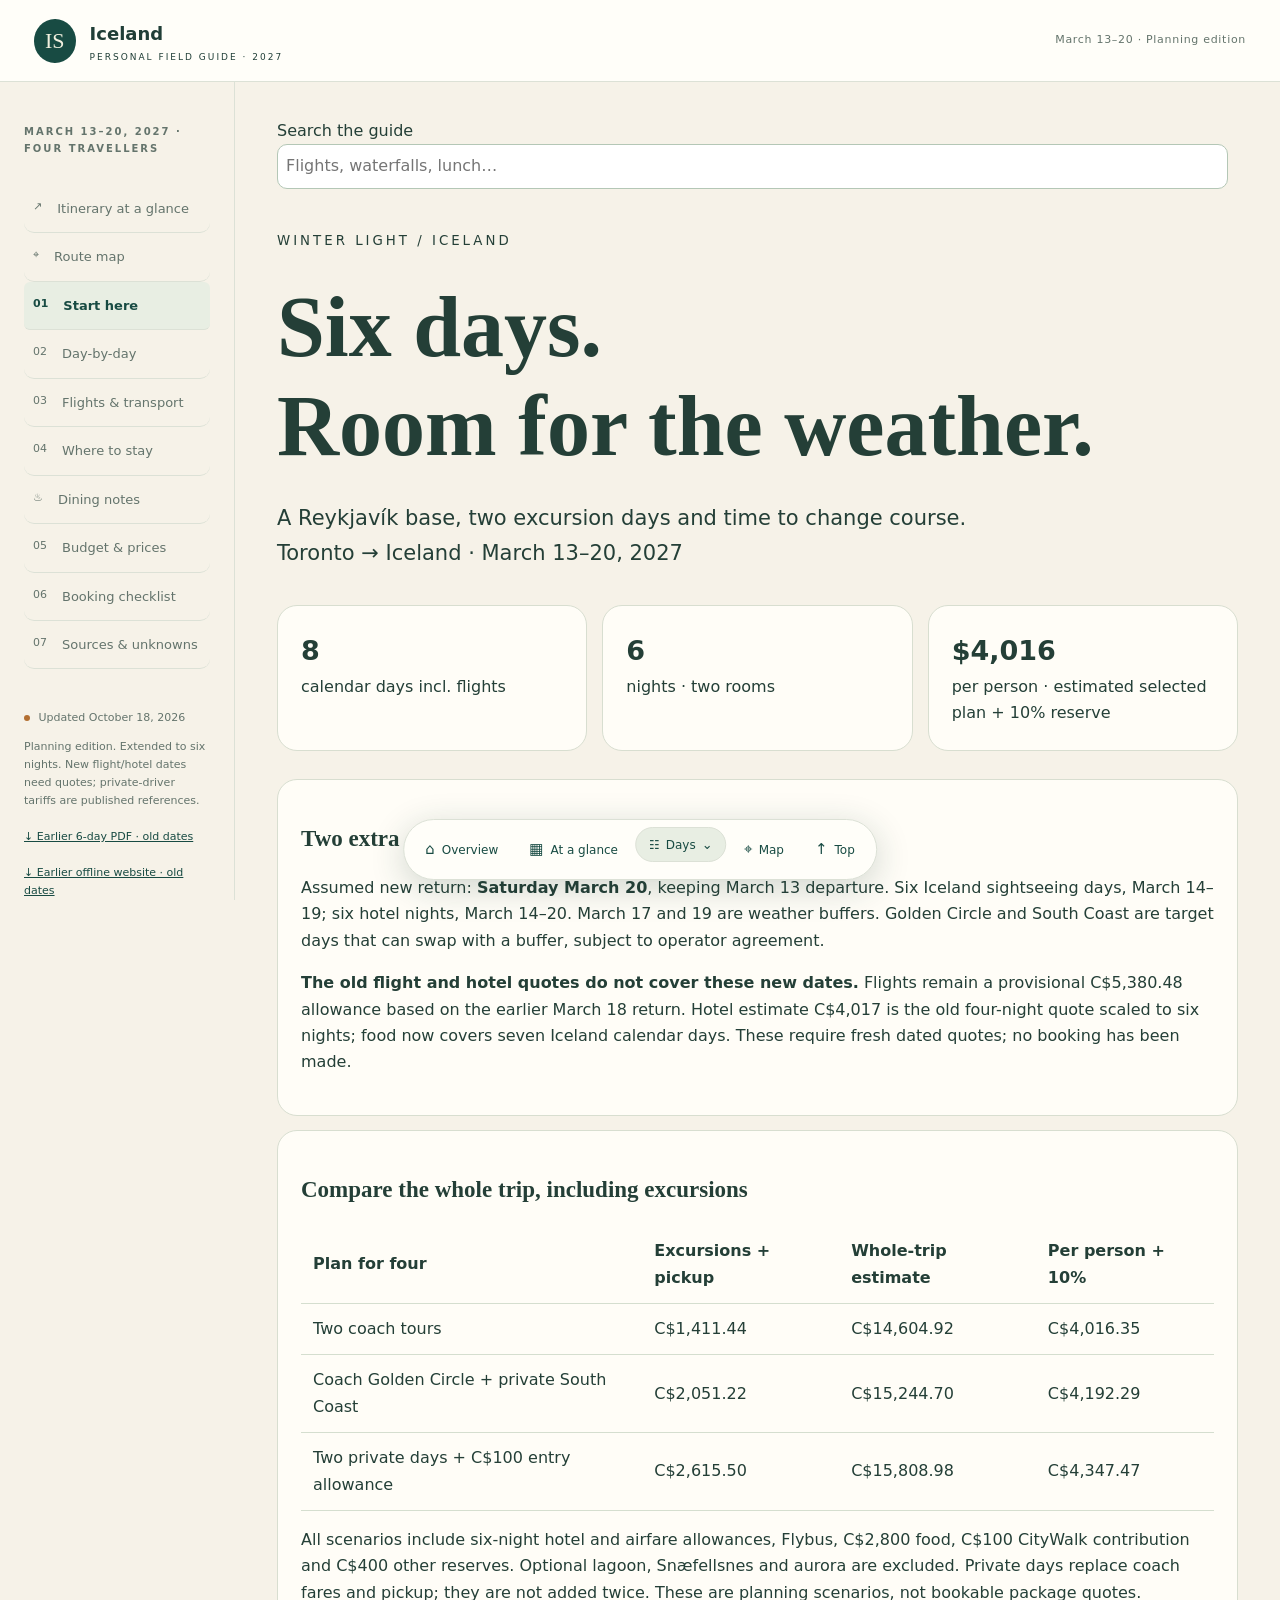
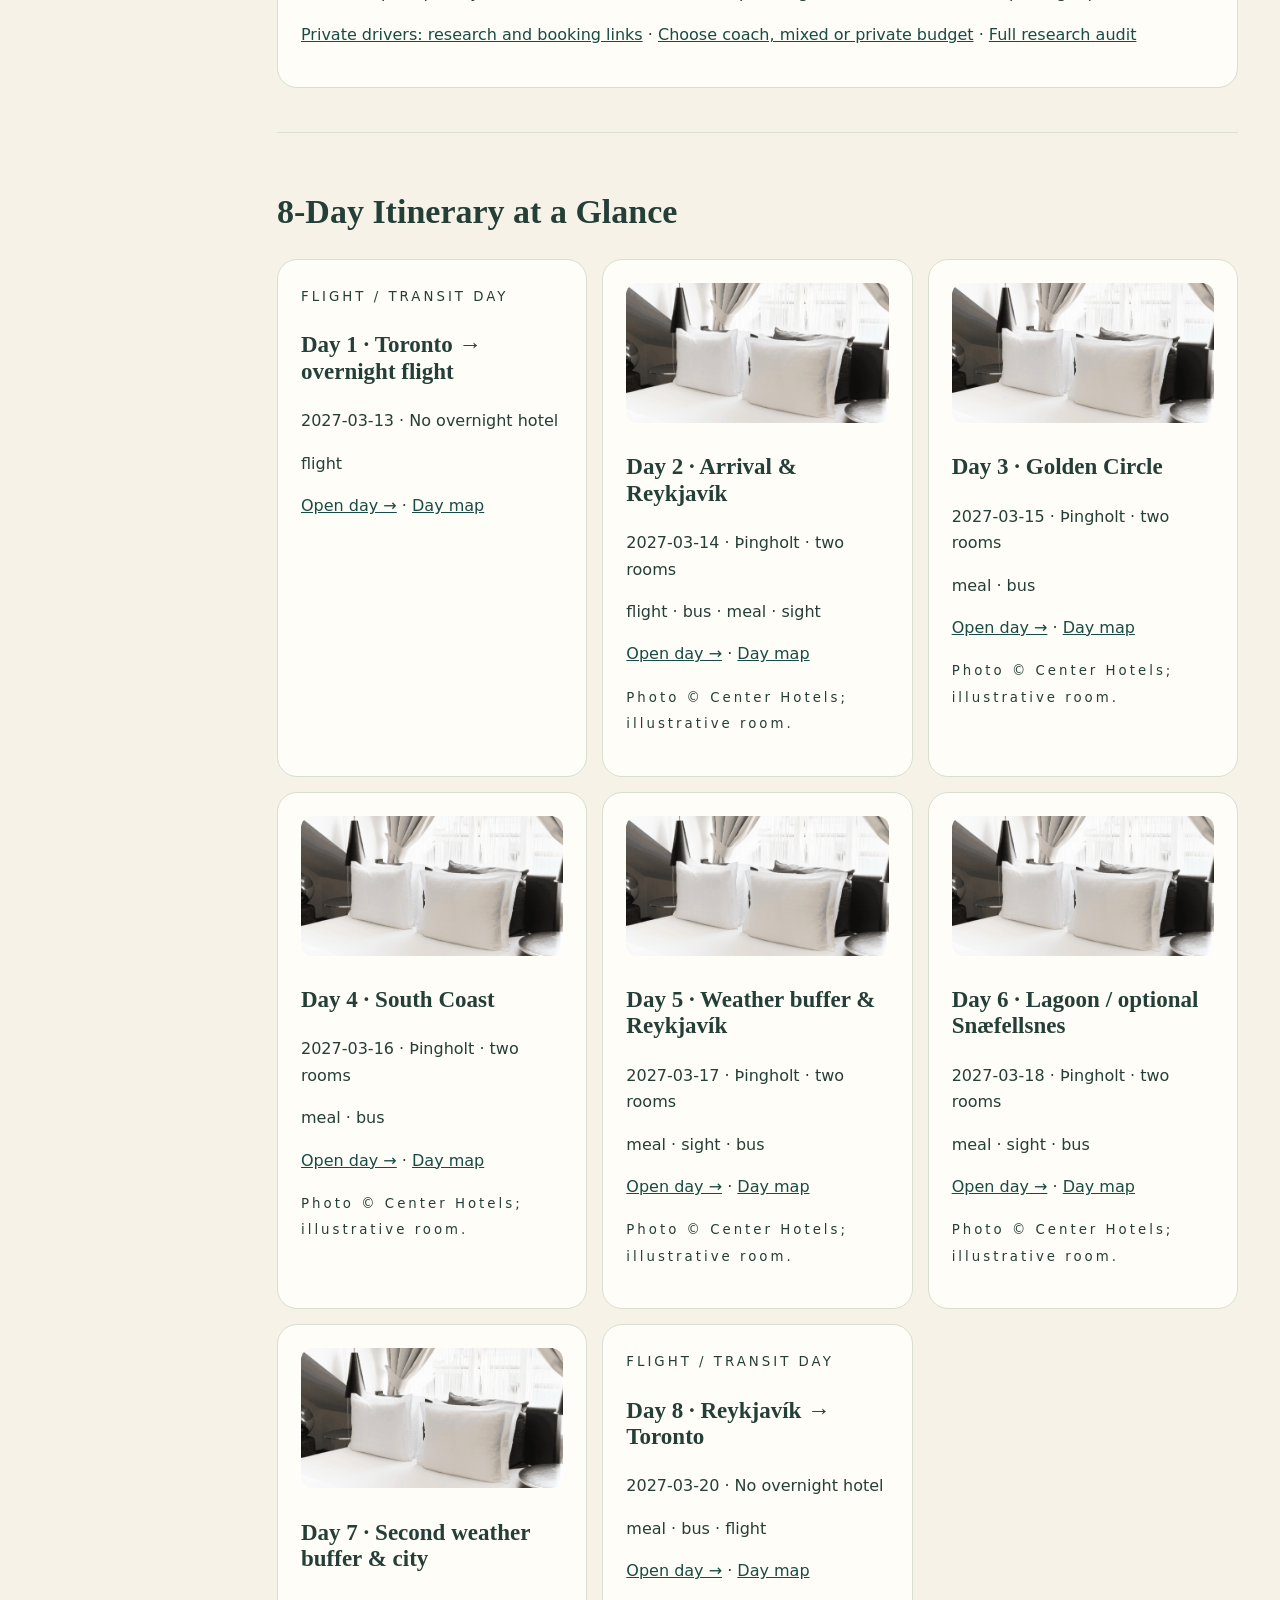
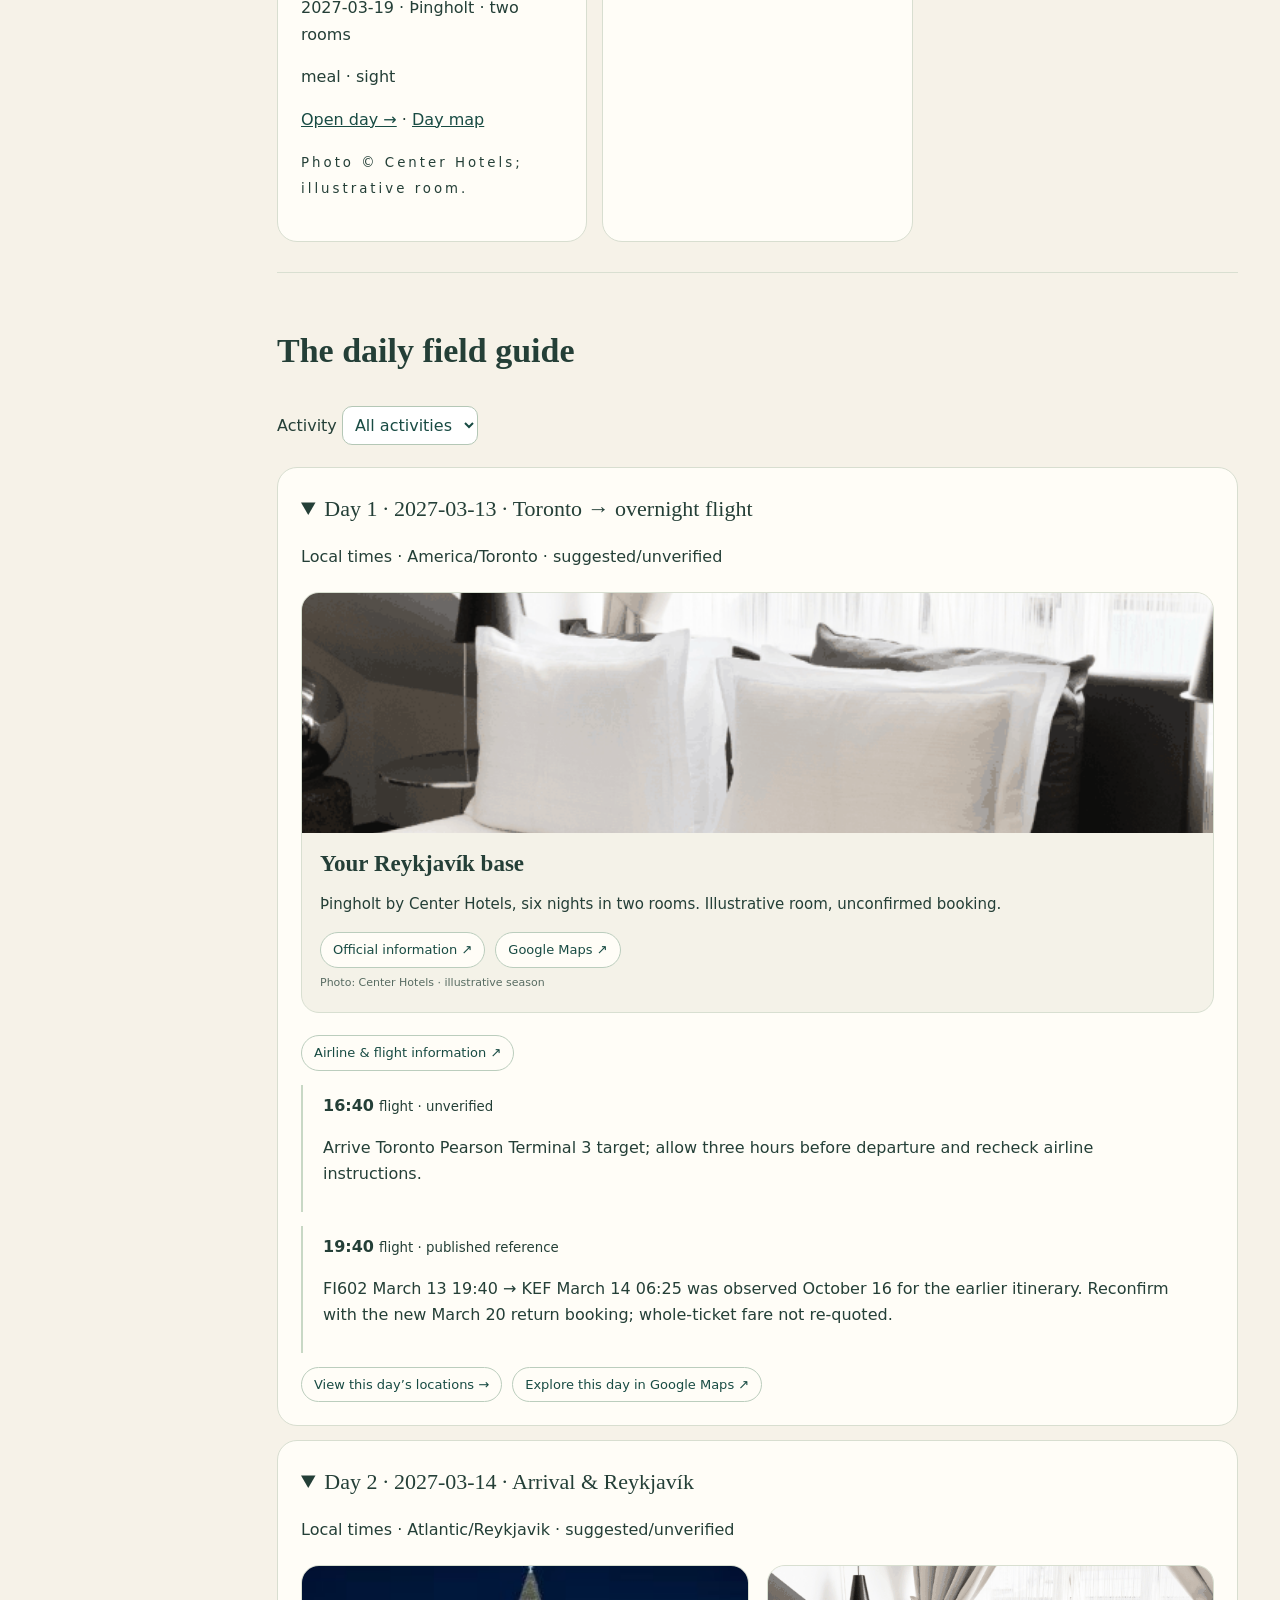
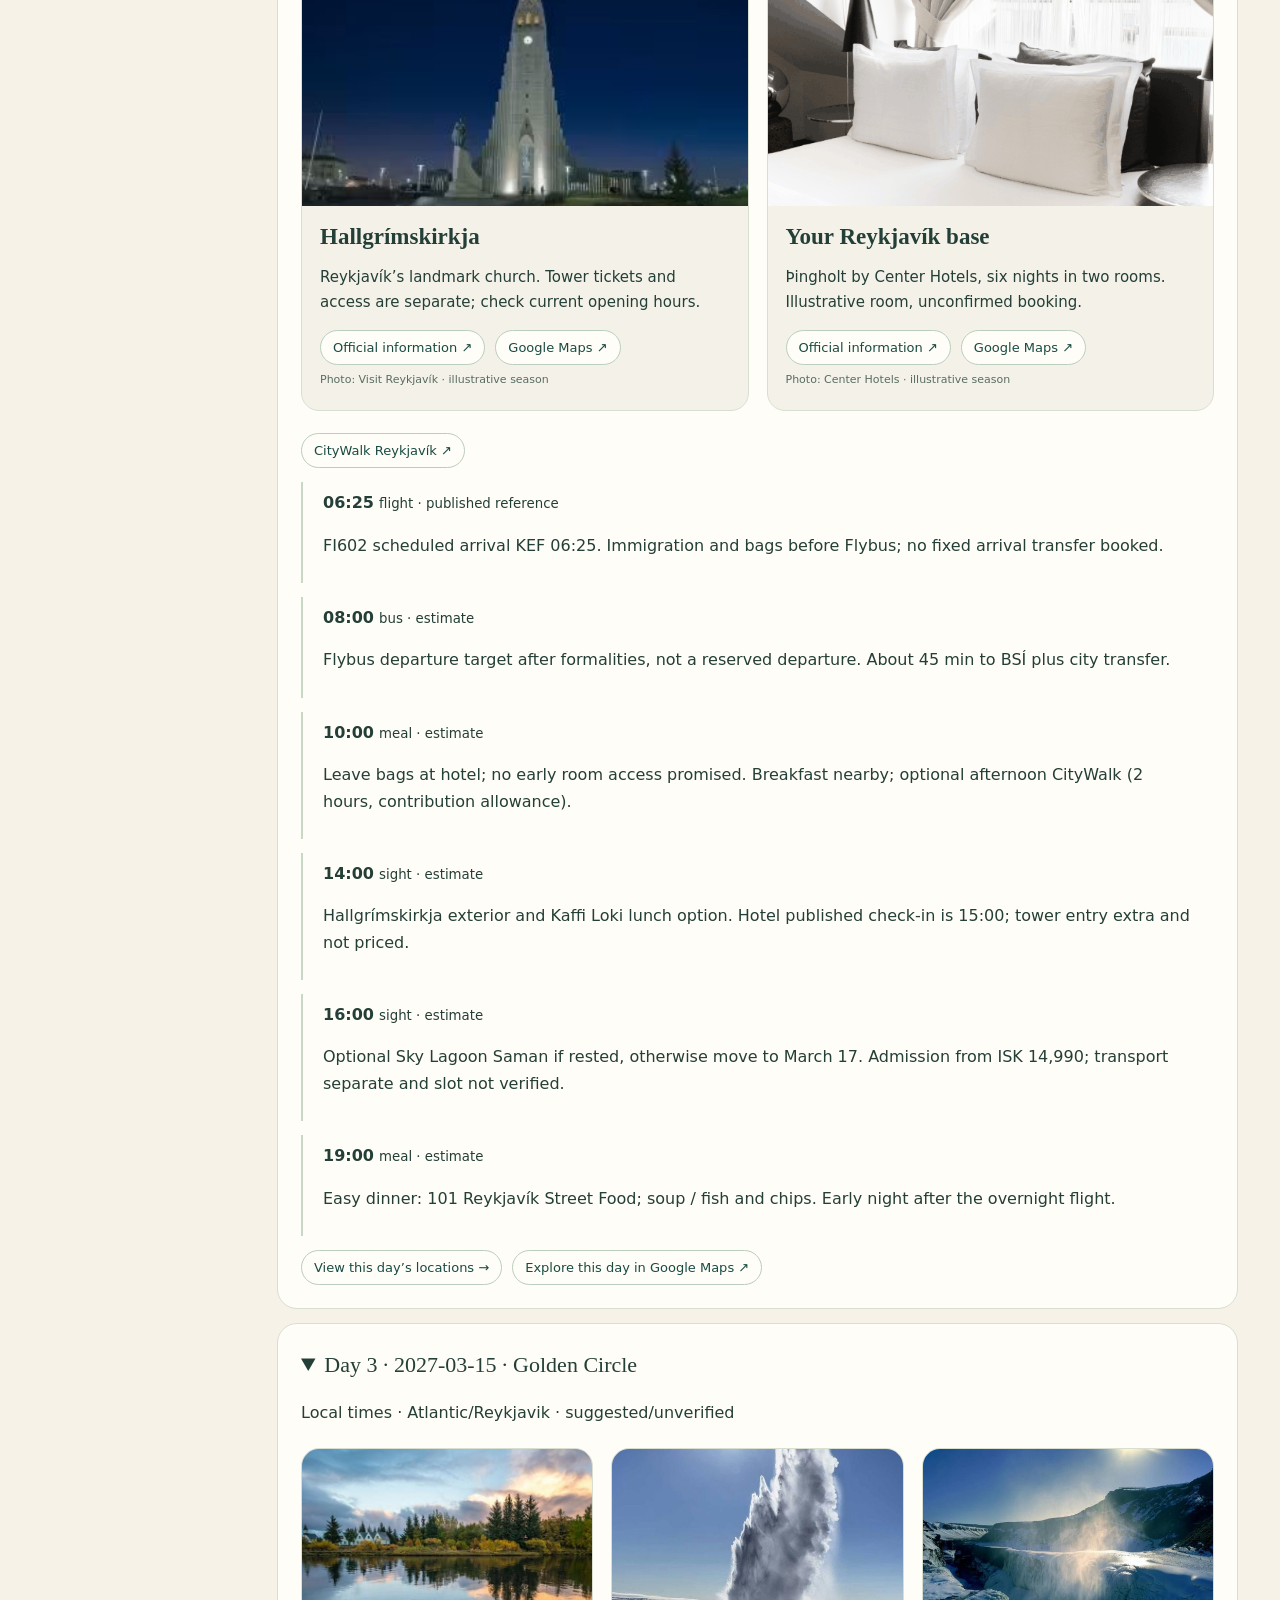
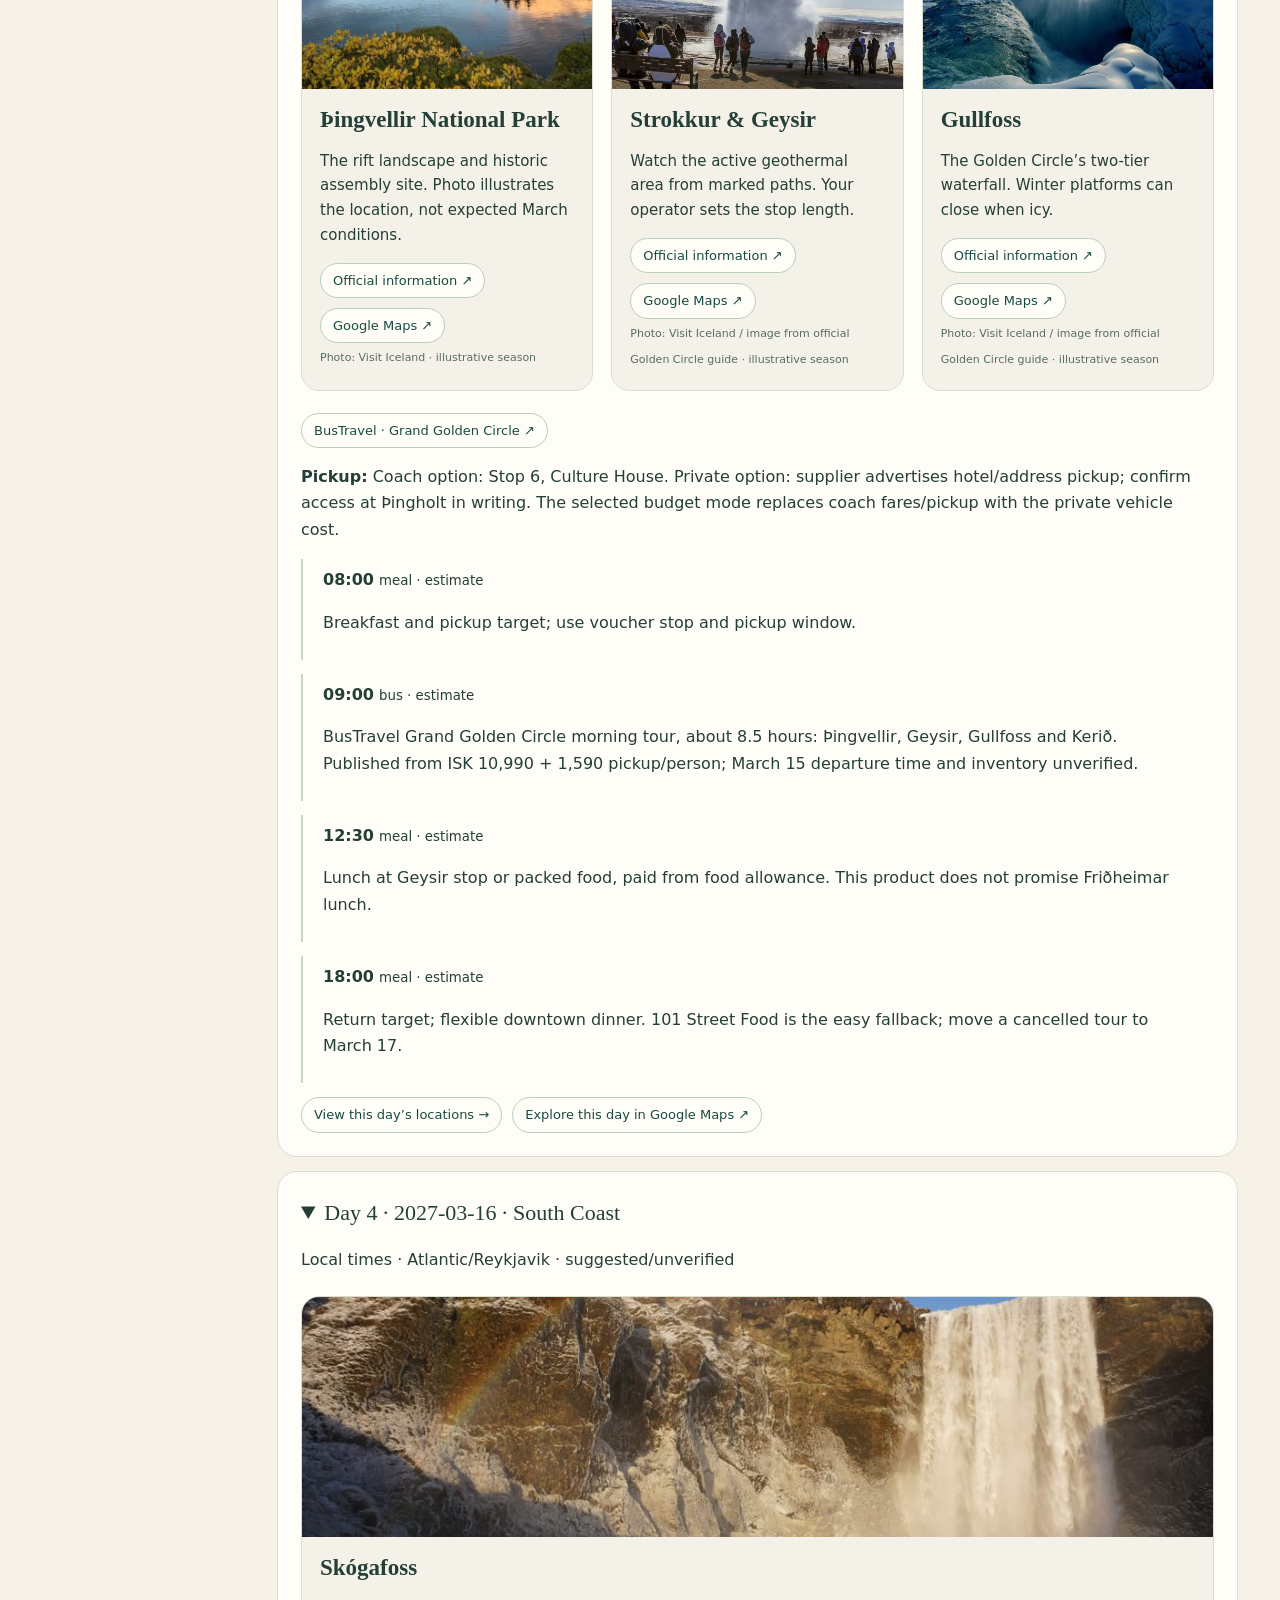
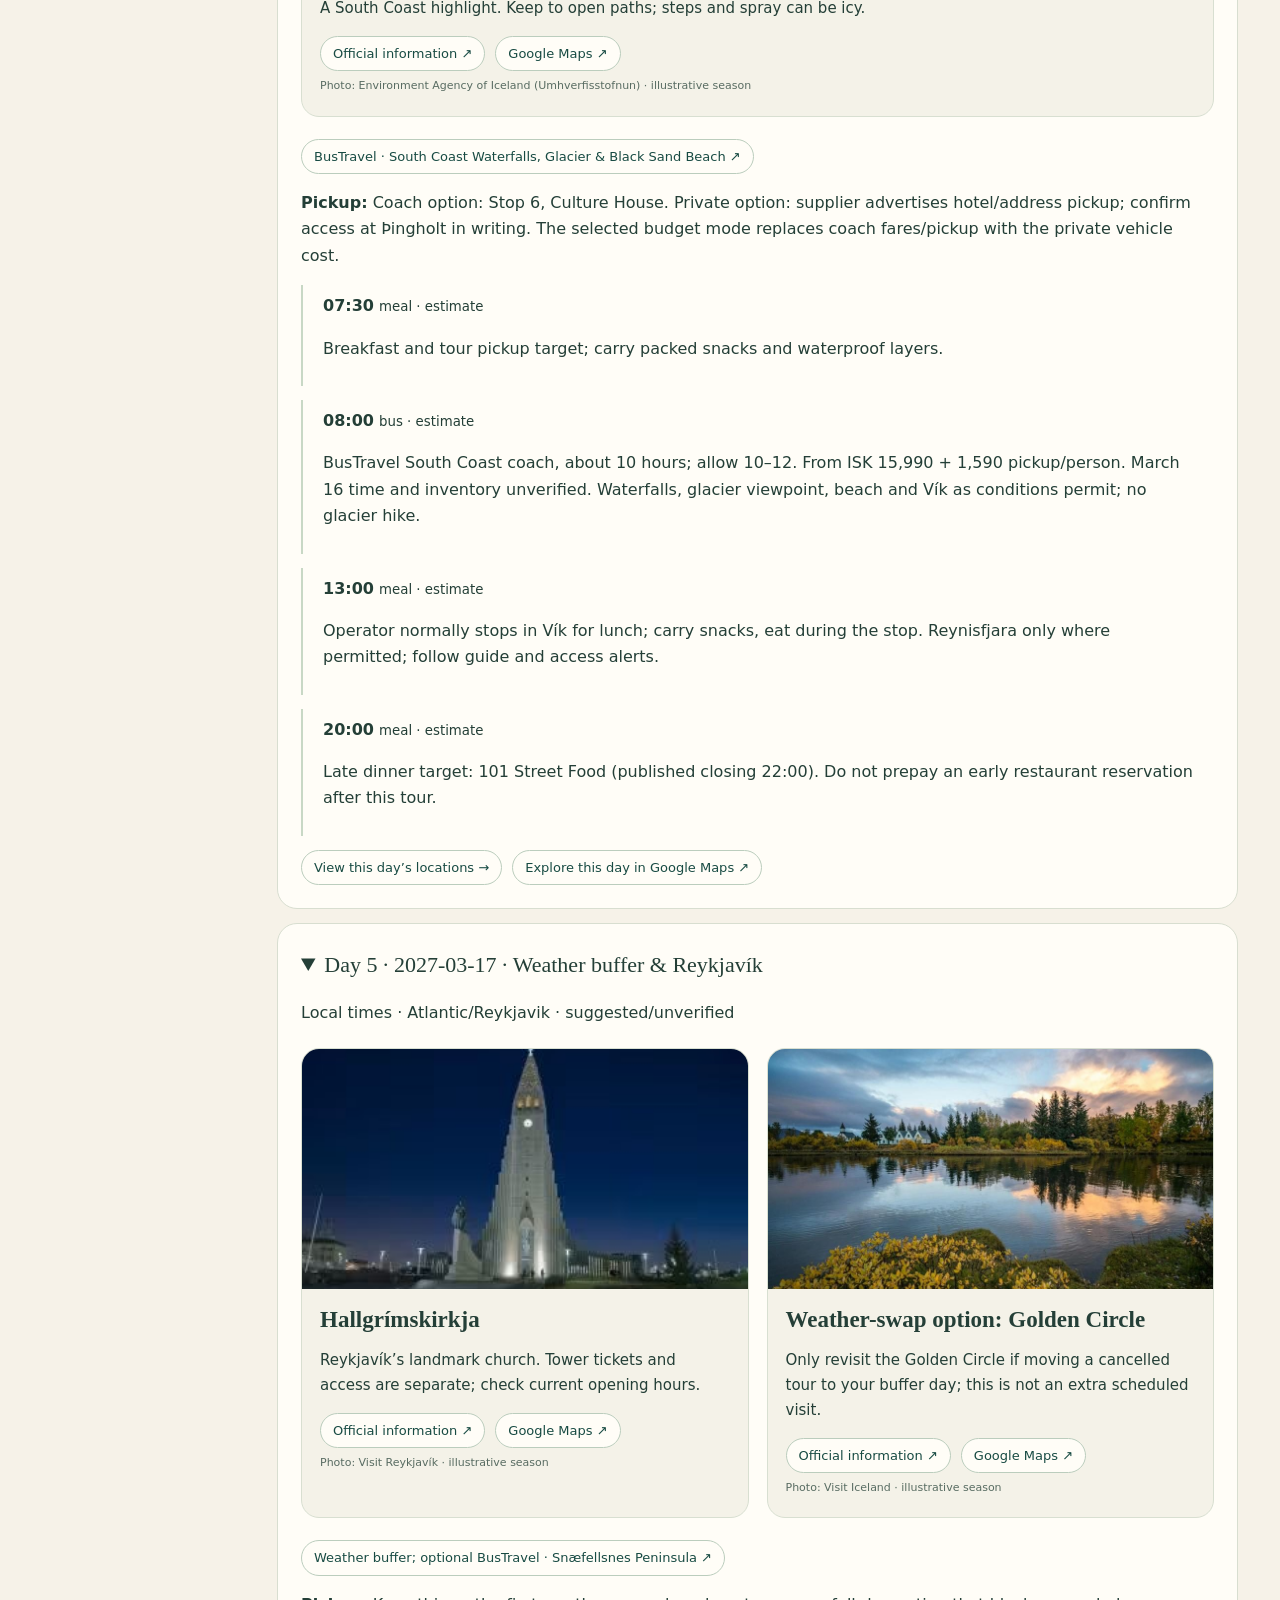
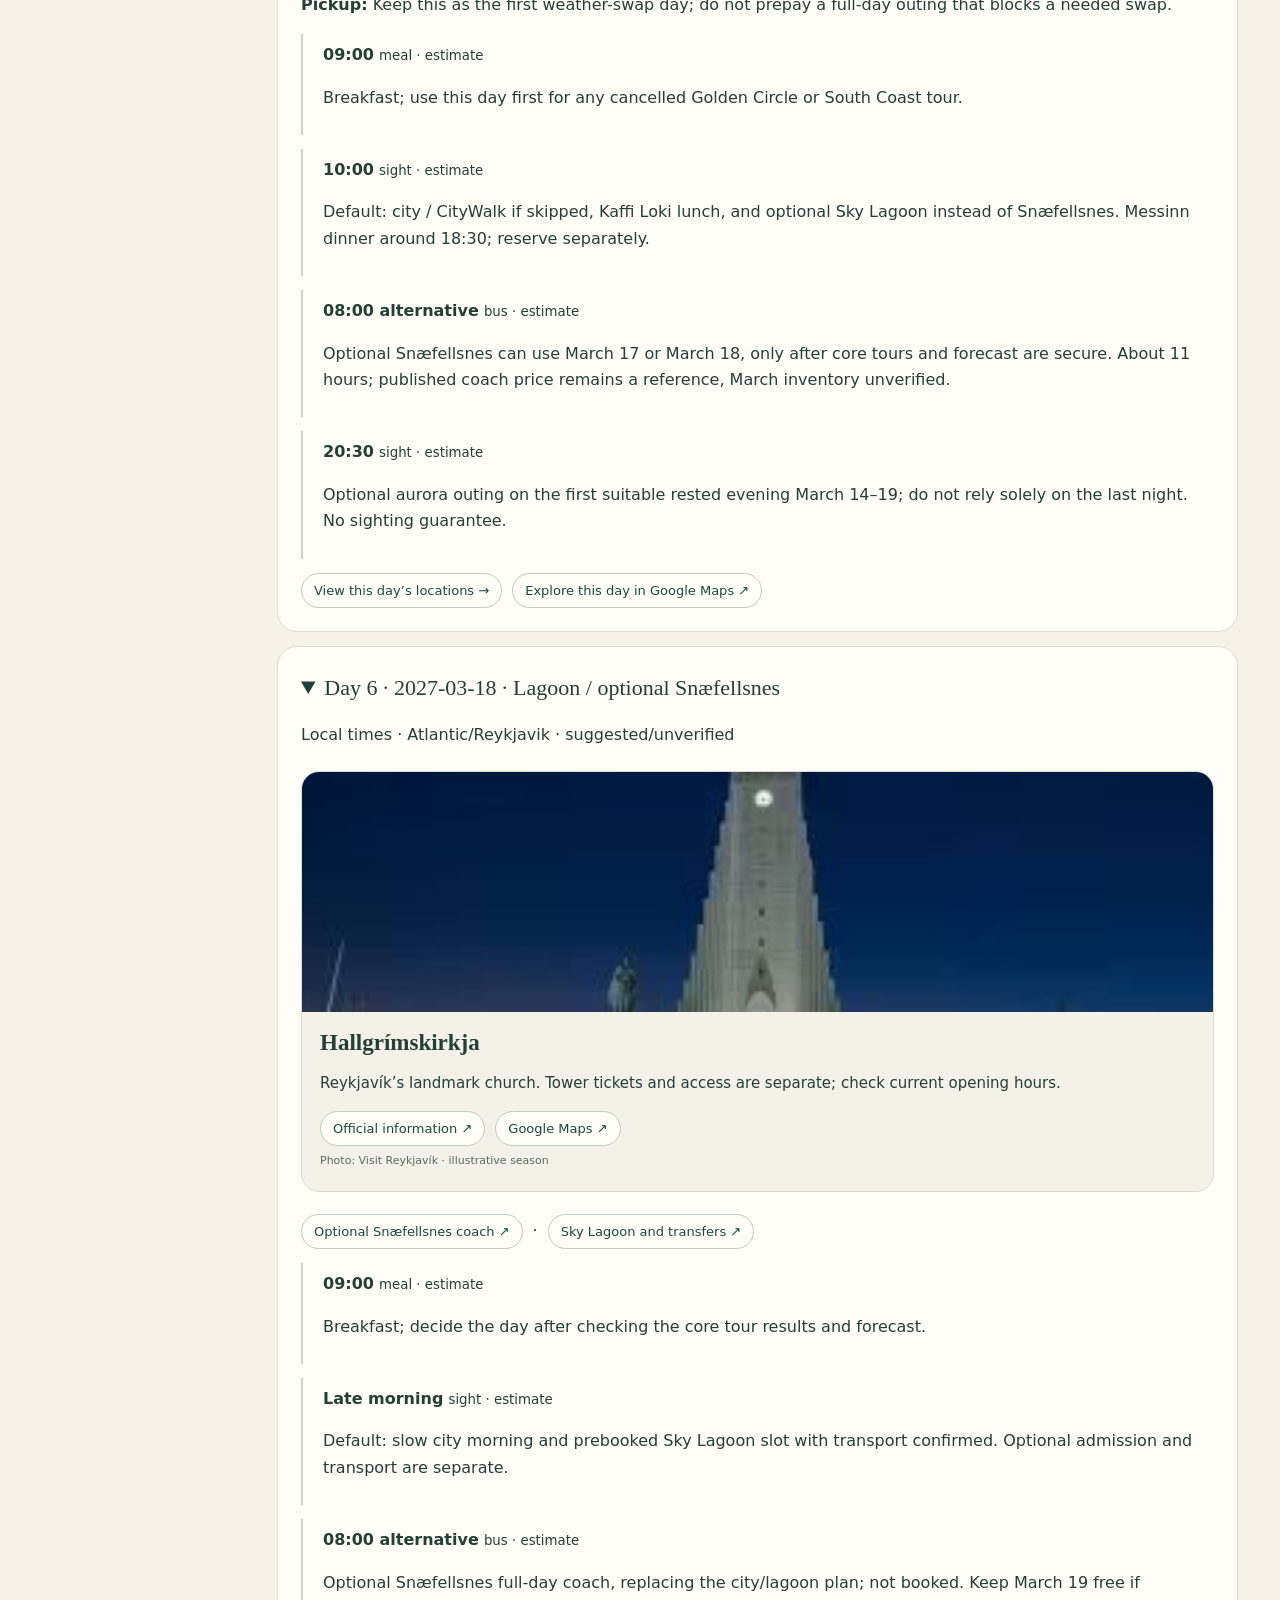
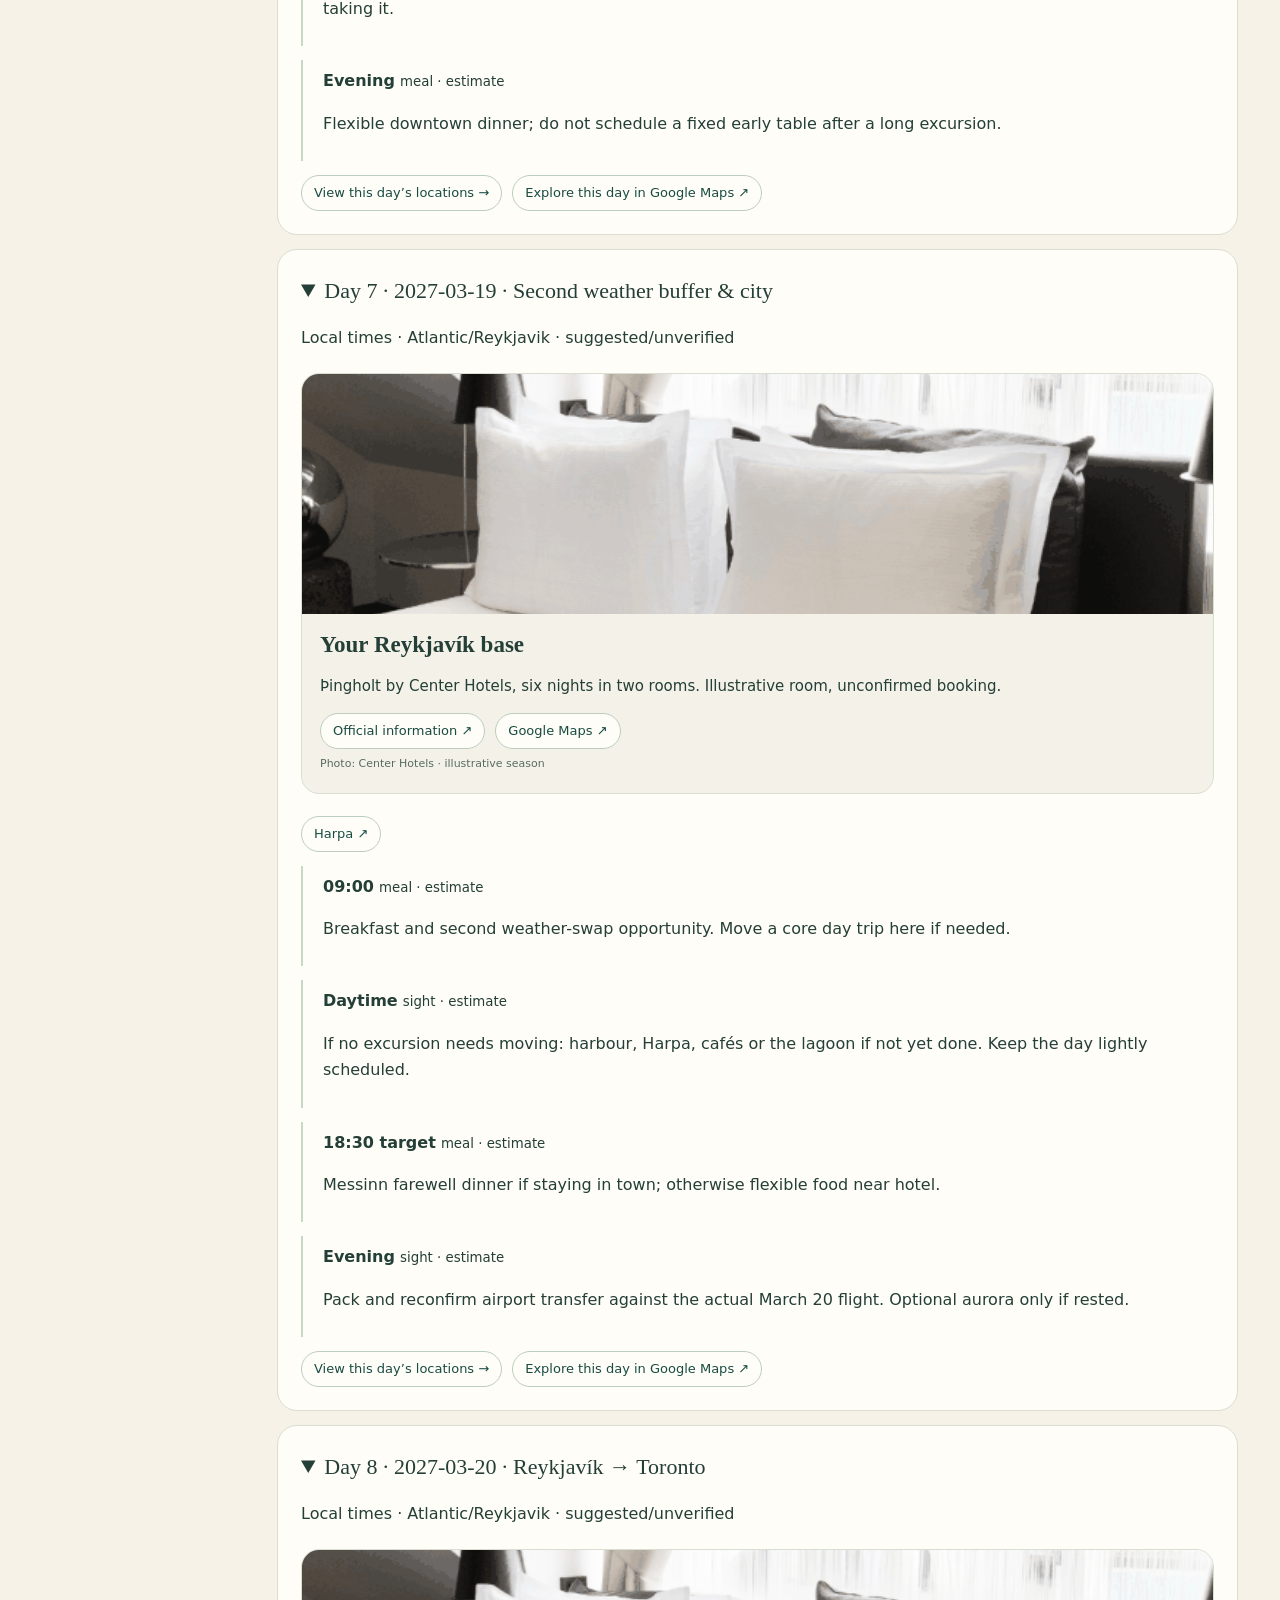
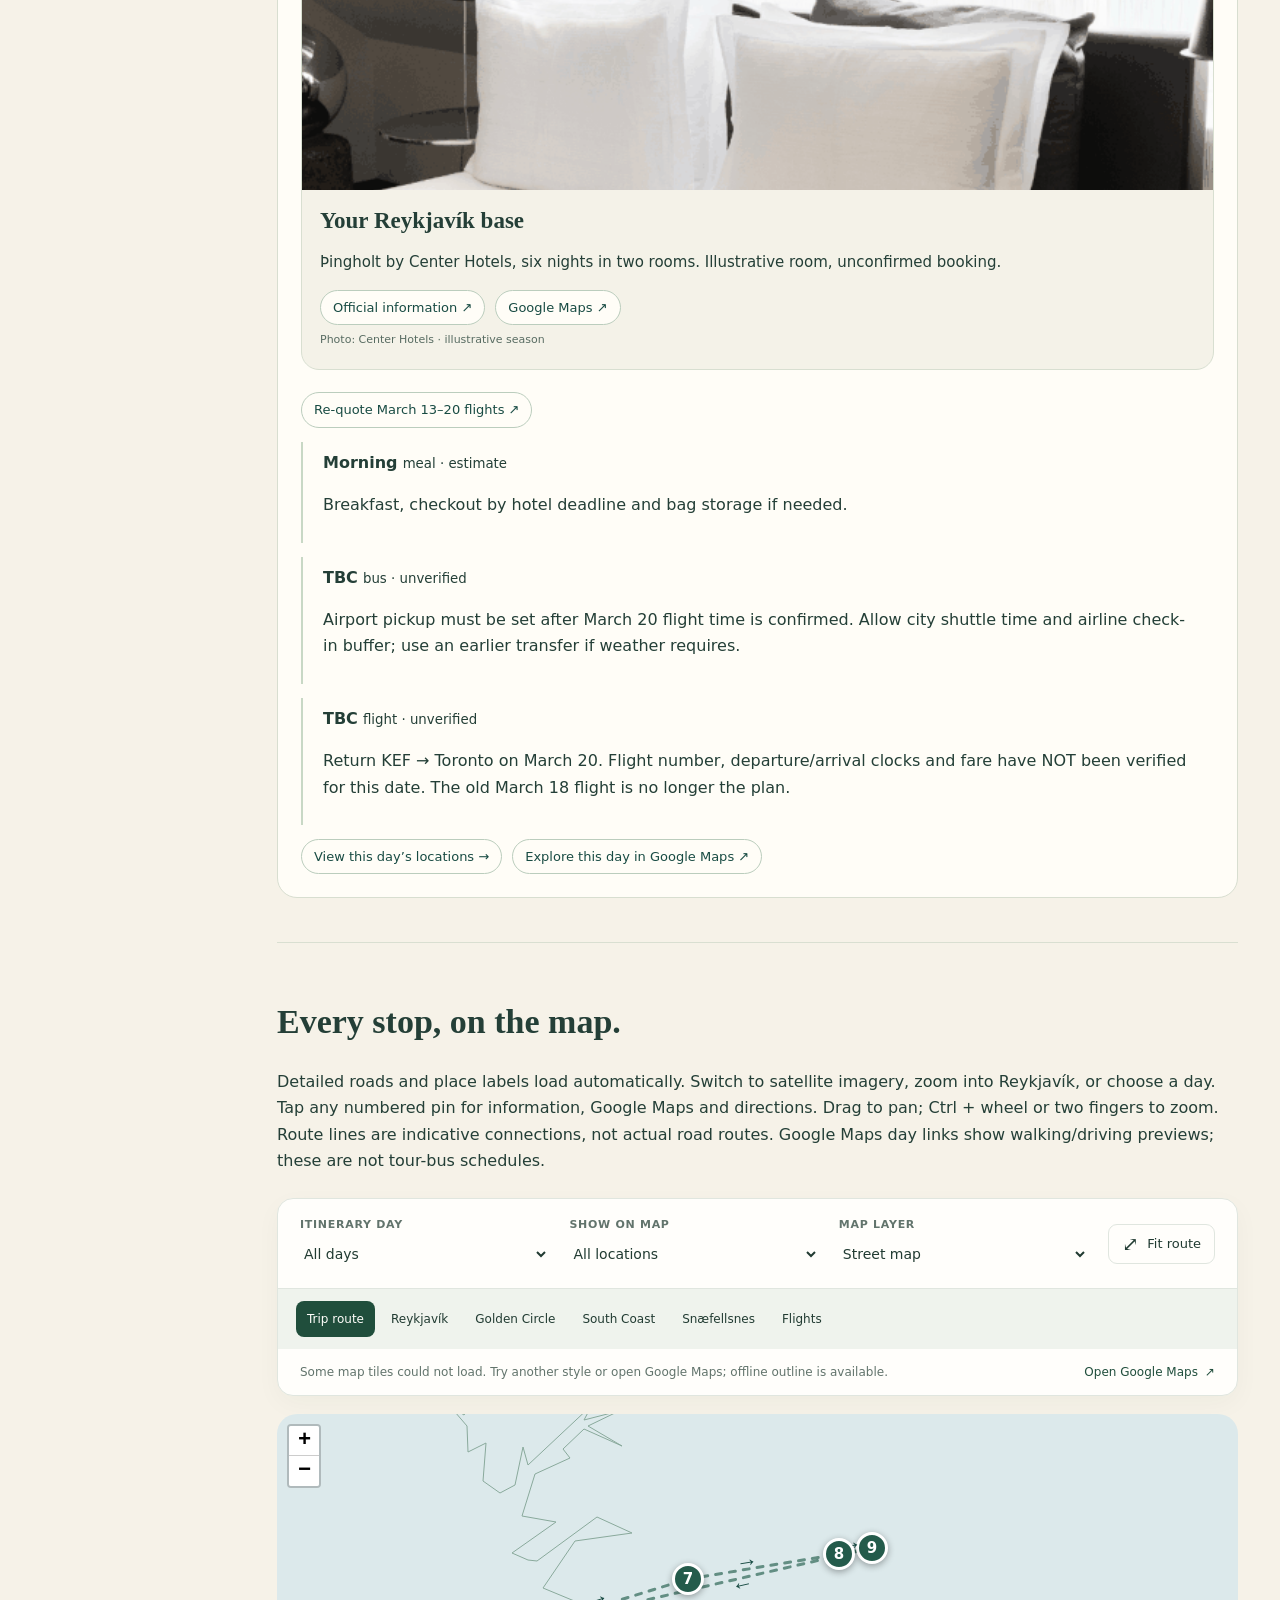
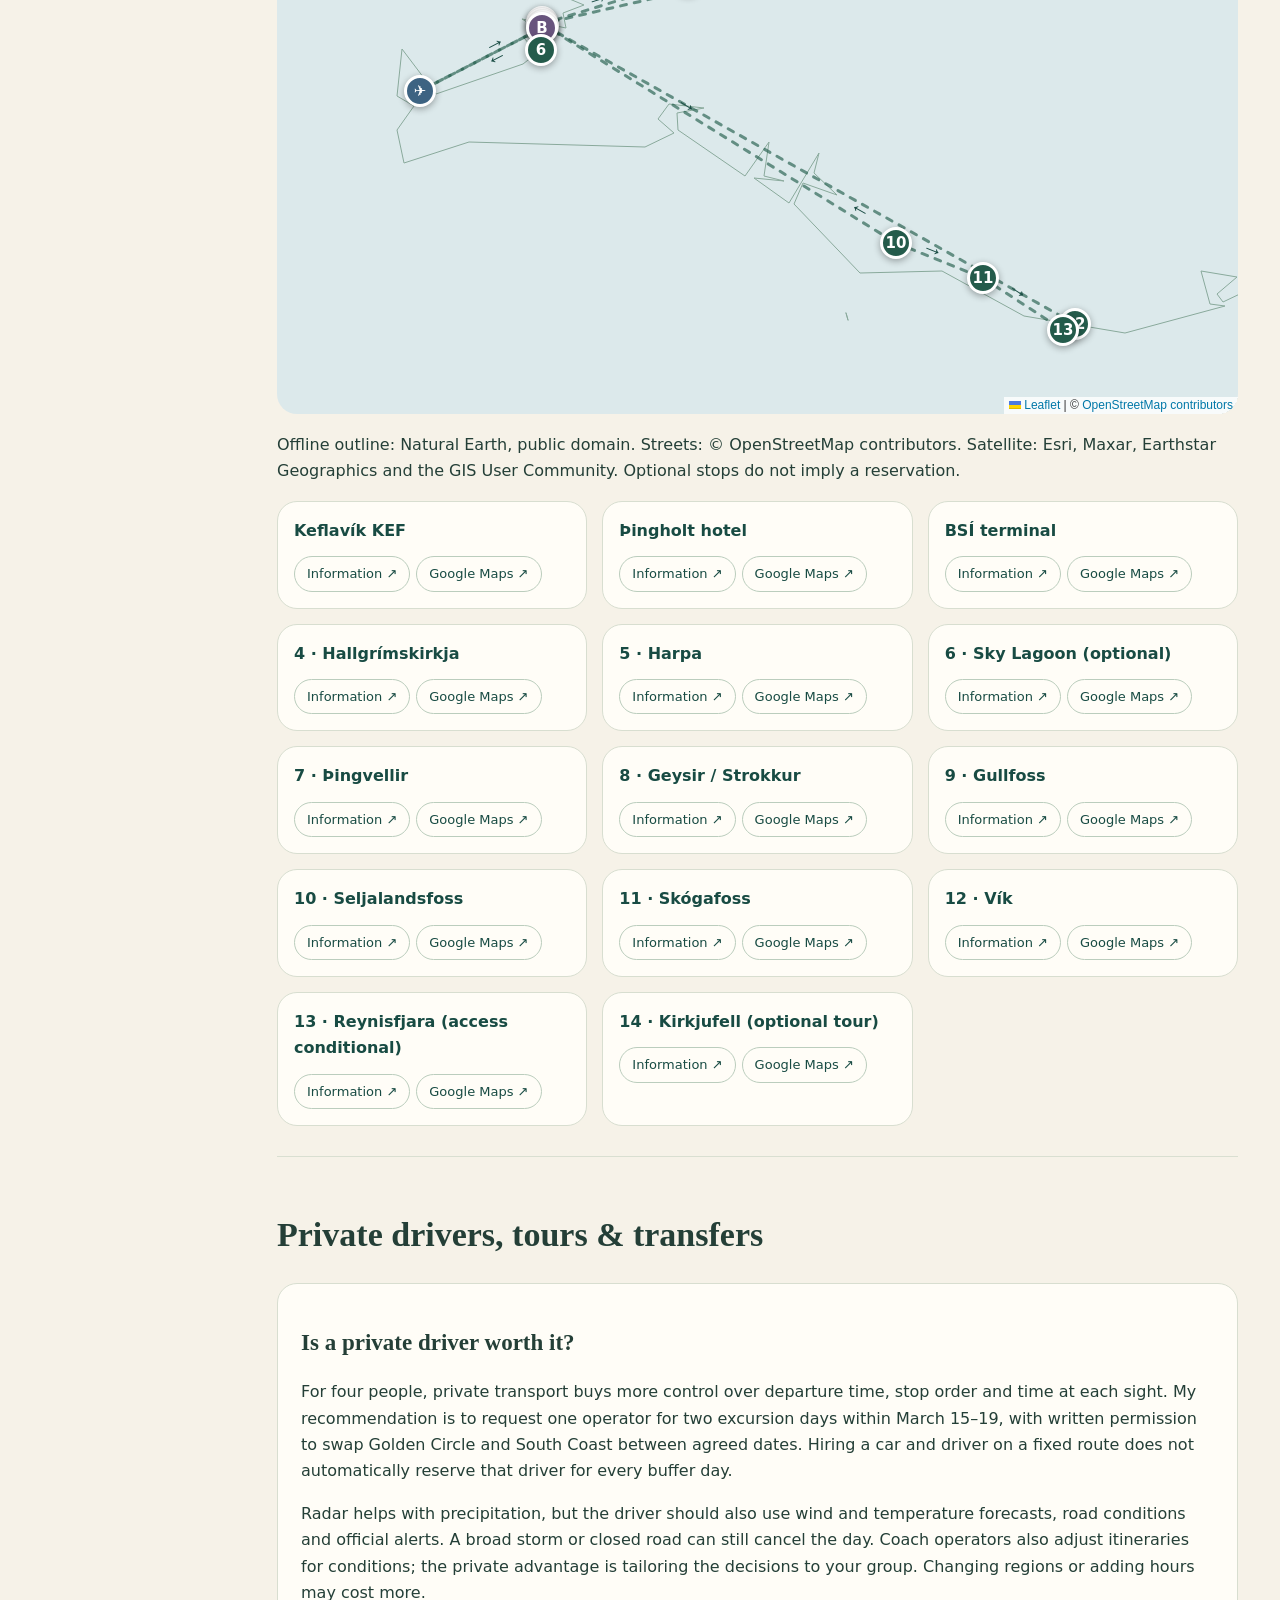
==== commit eb717d73: "Extend Iceland to March 20 and compare weather-flexible private drivers with coach tours" ====
--- a/index.html
+++ b/index.html
@@ -1,4 +1,4 @@
-<!doctype html><html lang="en"><meta charset="utf-8"><meta name="viewport" content="width=device-width,initial-scale=1"><title>Iceland · March 2027 Field Guide</title><link rel="stylesheet" href="assets/leaflet.css"><link rel="stylesheet" href="styles.css"><link rel="stylesheet" href="assets/navigation.css"><link rel="stylesheet" href="assets/quiet-toolbar.css"><body><header class="trip-topbar"><a class="trip-brand" href="#overview"><span class="trip-logo">IS</span><span>Iceland <small>PERSONAL FIELD GUIDE · 2027</small></span></a><span class="trip-edition">March 13–18 · Planning edition</span></header><div class="trip-layout"><aside class="trip-sidebar"><p class="eyebrow">MARCH 13–18, 2027 · FOUR TRAVELLERS</p><nav id="nav" aria-label="Main"><a href="#glance">↗ <span>Itinerary at a glance</span></a><a href="#map">⌖ <span>Route map</span></a><a href="#overview">01 <span>Start here</span></a><a href="#days">02 <span>Day-by-day</span></a><a href="#transport">03 <span>Flights & transport</span></a><a href="#hotels">04 <span>Where to stay</span></a><a href="#dining">♨ <span>Dining notes</span></a><a href="#budget">05 <span>Budget & prices</span></a><a href="#checklist">06 <span>Booking checklist</span></a><a href="#sources">07 <span>Sources & unknowns</span></a></nav><div class="aside-note"><span class="dot"></span> Checked October 16, 2026<p>Planning edition. Dated flight and hotel quotes checked. Tours use published starting fares; March availability remains unconfirmed.</p></div><a class="pdf-link" href="iceland-guide.pdf" download>↓ Offline field guide (PDF)</a><a class="pdf-link" href="offline-guide.html" download>↓ Standalone offline website</a></aside><main><label class="search">Search the guide <input id="search" type="search" placeholder="Flights, waterfalls, lunch…"></label><div id="results"></div><section id="overview"><small>WINTER LIGHT / ICELAND</small><h1>Four days.<br>A little wild.</h1><p class="lede">A Reykjavík base, waterfall days and room for the weather.<br>Toronto → Iceland · March 13–18, 2027</p><div class="stats"><article><b>6</b>calendar days incl. flights</article><article><b>4</b>nights · two rooms</article><article><b id="headline-total">C$3,428.13</b><span id="headline-total-label">per person · tours + pickup + 10% reserve</span></article></div><article><h3>Your total includes the two main tours and pickup</h3><p>Icelandair Economy Light C$5,380.48 + two queen rooms C$2,678 = <b>C$8,058.48 for four / C$2,014.62 each</b>. Observed October 16, 2026 for your exact dates and four adults. No reservation made. Flight + hotel is C$514.62/person above the C$1,500 target.</p><p>Including two core tours, pickup, Flybus, CityWalk contribution, meals and other reserves: <b>C$12,465.92 for four / C$3,116.48 each</b> before optional outings. With 10% contingency: <b>C$3,428.13/person</b>. Tour starting fares are published references, not dated quotes.</p><p><a href="RESEARCH.md">Full research and price audit</a> · <a href="#transport">Tours and flight comparison</a> · <a href="#dining">Restaurants and menu prices</a></p></article><article><h3>Tours included in your total</h3><div class="tablewrap"><table><thead><tr><th>Tour, including pickup</th><th>Per person</th><th>Four people</th></tr></thead><tbody><tr><td>March 15 · Golden Circle</td><td>C$147.18</td><td>C$588.72</td></tr><tr><td>March 16 · South Coast</td><td>C$205.68</td><td>C$822.72</td></tr><tr><td><b>Both tours + pickup</b></td><td><b>C$352.86</b></td><td><b>C$1,411.44</b></td></tr></tbody></table></div><p>Flight + hotel + these two tours and pickup: <b>C$9,469.92 for four / C$2,367.48 each</b>. With Flybus, food, CityWalk contribution and other reserves: <b>C$12,465.92 for four / C$3,116.48 each</b>. With 10% contingency: <b>C$13,712.51 for four / C$3,428.13 each</b>.</p><p>Snæfellsnes, Sky Lagoon and aurora are optional and excluded until selected in the budget. Snæfellsnes plus pickup adds C$892.92 for four; it replaces the weather-buffer day. These are published starting fares converted at the October 16 planning rate; March seats and final checkout totals still need confirmation.</p><a href="#budget">Adjust tours and see the total update →</a></article><p>Four Iceland sightseeing days: March 14–17. March 18 is a partial departure day. Default to guided tours and retain March 17 as a weather buffer. Rental versus tour savings have not been priced.</p></section><section id="glance"><h2>6-Day Itinerary at a Glance</h2><div class="grid" id="cards"></div></section><section id="days"><h2>The daily field guide</h2><label>Activity <select id="activity"><option value="">All activities</option><option>flight</option><option>bus</option><option>meal</option><option>sight</option></select></label><div id="timeline"></div></section><section id="map"><h2>Every stop, on the map.</h2><p>Detailed roads and place labels load automatically. Switch to satellite imagery, zoom into Reykjavík, or choose a day. Tap any numbered pin for information, Google Maps and directions. Drag to pan; Ctrl + wheel or two fingers to zoom. Route lines are indicative connections, not actual road routes. Google Maps day links show walking/driving previews; these are not tour-bus schedules.</p><div class="quiet-toolbar" aria-label="Map controls">
+<!doctype html><html lang="en"><meta charset="utf-8"><meta name="viewport" content="width=device-width,initial-scale=1"><title>Iceland · March 2027 Field Guide</title><link rel="stylesheet" href="assets/leaflet.css"><link rel="stylesheet" href="styles.css"><link rel="stylesheet" href="assets/navigation.css"><link rel="stylesheet" href="assets/quiet-toolbar.css"><body><header class="trip-topbar"><a class="trip-brand" href="#overview"><span class="trip-logo">IS</span><span>Iceland <small>PERSONAL FIELD GUIDE · 2027</small></span></a><span class="trip-edition">March 13–20 · Planning edition</span></header><div class="trip-layout"><aside class="trip-sidebar"><p class="eyebrow">MARCH 13–20, 2027 · FOUR TRAVELLERS</p><nav id="nav" aria-label="Main"><a href="#glance">↗ <span>Itinerary at a glance</span></a><a href="#map">⌖ <span>Route map</span></a><a href="#overview">01 <span>Start here</span></a><a href="#days">02 <span>Day-by-day</span></a><a href="#transport">03 <span>Flights & transport</span></a><a href="#hotels">04 <span>Where to stay</span></a><a href="#dining">♨ <span>Dining notes</span></a><a href="#budget">05 <span>Budget & prices</span></a><a href="#checklist">06 <span>Booking checklist</span></a><a href="#sources">07 <span>Sources & unknowns</span></a></nav><div class="aside-note"><span class="dot"></span> Updated October 18, 2026<p>Planning edition. Extended to six nights. New flight/hotel dates need quotes; private-driver tariffs are published references.</p></div><a class="pdf-link" href="iceland-guide.pdf" download>↓ Earlier 6-day PDF · old dates</a><a class="pdf-link" href="offline-guide.html" download>↓ Earlier offline website · old dates</a></aside><main><label class="search">Search the guide <input id="search" type="search" placeholder="Flights, waterfalls, lunch…"></label><div id="results"></div><section id="overview"><small>WINTER LIGHT / ICELAND</small><h1>Six days.<br>Room for the weather.</h1><p class="lede">A Reykjavík base, two excursion days and time to change course.<br>Toronto → Iceland · March 13–20, 2027</p><div class="stats"><article><b>8</b>calendar days incl. flights</article><article><b>6</b>nights · two rooms</article><article><b id="headline-total">C$4,016.35</b><span id="headline-total-label">per person · coach plan + 10% reserve · estimate</span></article></div><article><h3>Two extra days, without filling every gap</h3><p>Assumed new return: <b>Saturday March 20</b>, keeping March 13 departure. Six Iceland sightseeing days, March 14–19; six hotel nights, March 14–20. March 17 and 19 are weather buffers. Golden Circle and South Coast are target days that can swap with a buffer, subject to operator agreement.</p><p><b>The old flight and hotel quotes do not cover these new dates.</b> Flights remain a provisional C$5,380.48 allowance based on the earlier March 18 return. Hotel estimate C$4,017 is the old four-night quote scaled to six nights; food now covers seven Iceland calendar days. These require fresh dated quotes; no booking has been made.</p></article><article><h3>Compare the whole trip, including excursions</h3><div class="tablewrap"><table><thead><tr><th>Plan for four</th><th>Excursions + pickup</th><th>Whole-trip estimate</th><th>Per person + 10%</th></tr></thead><tbody><tr><td>Two coach tours</td><td>C$1,411.44</td><td>C$14,604.92</td><td>C$4,016.35</td></tr><tr><td>Coach Golden Circle + private South Coast</td><td>C$2,051.22</td><td>C$15,244.70</td><td>C$4,192.29</td></tr><tr><td>Two private days + C$100 entry allowance</td><td>C$2,615.50</td><td>C$15,808.98</td><td>C$4,347.47</td></tr></tbody></table></div><p>All scenarios include six-night hotel and airfare allowances, Flybus, C$2,800 food, C$100 CityWalk contribution and C$400 other reserves. Optional lagoon, Snæfellsnes and aurora are excluded. Private days replace coach fares and pickup; they are not added twice. These are planning scenarios, not bookable package quotes.</p><p><a href="#transport">Private drivers: research and booking links</a> · <a href="#budget">Choose coach, mixed or private budget</a> · <a href="RESEARCH.md">Full research audit</a></p></article></section><section id="glance"><h2>8-Day Itinerary at a Glance</h2><div class="grid" id="cards"></div></section><section id="days"><h2>The daily field guide</h2><label>Activity <select id="activity"><option value="">All activities</option><option>flight</option><option>bus</option><option>meal</option><option>sight</option></select></label><div id="timeline"></div></section><section id="map"><h2>Every stop, on the map.</h2><p>Detailed roads and place labels load automatically. Switch to satellite imagery, zoom into Reykjavík, or choose a day. Tap any numbered pin for information, Google Maps and directions. Drag to pan; Ctrl + wheel or two fingers to zoom. Route lines are indicative connections, not actual road routes. Google Maps day links show walking/driving previews; these are not tour-bus schedules.</p><div class="quiet-toolbar" aria-label="Map controls">
 <div class="quiet-fields">
 <label class="quiet-field"><span>ITINERARY DAY</span><select id="mapday" aria-label="Itinerary day"><option value="">All days</option></select></label>
 <label class="quiet-field"><span>SHOW ON MAP</span><select id="category" aria-label="Locations to show"><option value="">All locations</option><option value="sight">Attractions</option><option value="hotel">Hotels</option><option value="airport">Airports</option><option value="station">Bus & transfer points</option></select></label>
@@ -7,4 +7,4 @@
 </div>
 <div class="quiet-regions" role="group" aria-label="Region shortcuts"><button id="iceland" type="button" aria-pressed="true">Trip route</button><button data-region="city" type="button" aria-pressed="false">Reykjavík</button><button data-region="circle" type="button" aria-pressed="false">Golden Circle</button><button data-region="south" type="button" aria-pressed="false">South Coast</button><button data-region="west" type="button" aria-pressed="false">Snæfellsnes</button><button data-region="flights" type="button" aria-pressed="false">Flights</button></div>
 <div class="quiet-footer"><p id="map-status" role="status" aria-live="polite">Street and satellite detail require internet.</p><a id="google-area" href="https://www.google.com/maps/@?api=1&amp;map_action=map&amp;center=64.1466%2C-21.9426&amp;zoom=12" target="_blank" rel="noopener">Open Google Maps <span aria-hidden="true">↗</span></a></div>
-</div><div id="geomap" tabindex="0" aria-label="Trip map"></div><p>Offline outline: Natural Earth, public domain. Streets: © OpenStreetMap contributors. Satellite: Esri, Maxar, Earthstar Geographics and the GIS User Community. Optional stops do not imply a reservation.</p><div id="locations" class="grid"></div></section><section id="transport"><h2>Flights & transfers</h2><article><h3>Icelandair · both nonstop · dated live quote</h3><p>March 13 FI602: YYZ Terminal 3, 19:40 → KEF 06:25 March 14, 5h45.<br>March 18 FI603: KEF 17:00 → YYZ Terminal 3, 19:15, 6h15.<br>Four adults, Economy Light return: <b>C$5,380.48 / C$1,345.12 per person</b>. Air transportation C$4,888 + taxes/fees C$492.48, observed in airline summary October 16 around 21:30 UTC.</p><p>Economy Light: non-refundable, no ticket changes, carry-on included, no checked bag or included seat selection. The summary offered <b>+C$460 total / +C$115 per person</b> to upgrade all flights to Economy Standard (C$5,840.48 total), adding a checked bag and basic seat selection; still non-refundable, changes for a fee. This replaces the earlier unverified C$200/person bag allowance. Check baggage size/weight limits before paying.</p><p>All clocks local. Toronto daylight saving begins March 14. Prices and schedules can change; nothing booked.</p><a href="https://www.icelandair.com/en-ca/">Search Icelandair: Toronto Pearson–Keflavík, March 13–18, four adults</a></article><article><h3>Make the airport transfer comfortable</h3><p>Arrival: immigration first, then next suitable Flybus. The 45-minute reference is airport–BSÍ, not door to door. Hotel service adds a shuttle/stop transfer. Departure: current published pattern offers 12:30 hotel/stop pickup → BSÍ 13:00 → KEF 13:45. Use this earlier target for the 17:00 flight; exact March voucher still required. Allow more in bad weather; if service is disrupted ask hotel/operator to arrange an earlier transfer or taxi, at additional cost.</p></article><article><h3>Flybus · transparent transfer budget</h3><p>Published adult one-way hotel/stop transfer: ISK 5,299 including taxes. Two one-ways = ISK 10,598 (~C$124/person, C$496 for four). This is a planning amount using today’s tariff before automatic return/group discounts, not a dated quote. Book return + all four together, select the approved stop for Þingholt, and check the final discounted total. Do not confuse cheaper BSÍ-only service with hotel/stop transfers.</p><a href="https://flybus.is/book/">Book Flybus</a></article><h3>Choose the right product for each day</h3><p>Four-adult planning prices. BusTravel calendars did not render a usable March quote, so these are published starting fares. No promotion assumed. Pickup at a downtown stop is ISK 1,590/person/tour; use the operator-assigned stop and exact voucher window. Core Golden Circle + South Coast including pickup: ISK 120,640 / about C$1,411.44 for four. Meals are separate.</p><article><h3>Your pickup point at Þingholt</h3><p><b>Tour Bus Stop 6 · Safnahúsið / The Culture House</b>, at the corner of Hverfisgata and Ingólfsstræti. BusTravel lists this designated stop for Centerhotel Thingholt. Walk from the hotel to the stop; door-to-door pickup is not offered for this address. Select the stop when booking and follow your final voucher and pickup window.</p><p>The ISK 1,590/person/tour coach pickup fee is already included in the Golden Circle and South Coast totals above. CityWalk is a walking tour with its own meeting point. Sky Lagoon transport is a separate allowance.</p><a href="https://bustravel.is/bus-pickup-locations-in-reykjavik">Official hotel-to-stop list</a> · <a href="https://www.google.com/maps/search/?api=1&amp;query=Tour+Bus+Stop+6+Safnahusid+Reykjavik">Find Stop 6 in Google Maps</a></article><div id="tour-research" class="grid"></div><article><h3>Lagoon and northern lights options</h3><p>Sky Lagoon Saman entry starts at ISK 14,990 (~C$175/person) through BusTravel; admission and a C$50/person return-transport allowance are separate optional rows. Confirm March slot, shuttle fare and age eligibility before booking. Prefer March 17 if tired on arrival; do not combine it with Snæfellsnes.</p><p>BusTravel Northern Lights coach: about 4 hours, published from ISK 9,990 + 1,590 pickup = ~C$135.49/person. Aim for the first clear, rested evening so a retry is possible. Operator FAQ offers a free retry if no lights are seen, rather than a refund after attending; weather cancellation before the first outing can be rescheduled or refunded. March availability and exact terms must be reconfirmed.</p><a href="https://bustravel.is/iceland-tours/northern-lights-tour">Aurora tour</a> · <a href="https://www.skylagoon.com/book-transfer/">Sky Lagoon and transport</a></article></section><section id="hotels"><h2>A base in the city.</h2><article class="hotel"><img src="assets/hotel.png" alt="Standard room at Þingholt by Center Hotels"><div><h3>Þingholt by Center Hotels</h3><p>March 14–18 · four nights · two rooms.<br><b>C$2,678 total / C$669.50 per person</b>, Expedia.ca dated room-selection quote for four adults, two Standard Double rooms with one queen bed each. Non-refundable, no breakfast. Taxes included: C$2,343 rooms + C$260 taxes + estimated C$75 local tax due at property in ISK (6,400). No booking made. Property rating observed: 9.0/10, 1,001 reviews.</p><p>Alternative totals observed: <b>C$2,832 for Standard Double or Twin rooms</b> (no breakfast, non-refundable); <b>C$3,138 for refundable queen rooms</b> (before March 12 shown; verify exact deadline); <b>C$3,151 for non-refundable queen rooms with breakfast</b>. Supplements on the selector are nightly, not per stay. Breakfast option adds C$473 for the whole group; reduce your food allowance if choosing it rather than counting breakfast twice. Published check-in 15:00, checkout 11:00. Early check-in is subject to availability; request bag storage. Confirm twin-bed allocation and exact payment terms.</p><a href="https://www.centerhotels.com/en/hotel-thingholt-reykjavik-rooms">Official rooms & photo source: Center Hotels</a><p><a href="https://www.expedia.ca/Reykjavik-Hotels-Ingholt-By-Center-Hotels.h1601404.Hotel-Information?chkin=2027-03-14&amp;chkout=2027-03-18&amp;rm1=a2&amp;rm2=a2">Open dated Expedia room search</a></p><p>Illustrative property photo; room type is not booked.</p></div></article></section><section id="dining"><h2>Good food, close to your base.</h2><p>Four practical choices, using official menus and published hours checked October 16, 2026. Restaurant menu prices are references, not guaranteed March prices. Walking times are planning estimates. No table bookings made; dietary needs and Google ratings have not been independently verified.</p><p>Allow <b>C$100/person/day for five Iceland calendar days</b> (C$2,000 for four), including breakfast, tour lunches and dinners, excluding alcohol. All meals below sit within that allowance. If the hotel breakfast package is selected, reduce the ordinary breakfast component rather than add it twice. The arrival breakfast is separate from the four hotel mornings. Tour lunches follow the operator's stops; don't reserve a restaurant that the coach may not reach.</p><div id="restaurant-cards" class="grid"></div><article><h3>A simple dining rhythm</h3><p>Sun March 14: Kaffi Loki with the church walk; 101 Street Food for an easy dinner.<br>Mon March 15: breakfast before pickup, Geysir lunch stop, flexible downtown dinner.<br>Tue March 16: breakfast / picnic supplies, Vík lunch stop, late 101 Street Food dinner if back in time.<br>Wed March 17: café lunch and Messinn at 18:30 if staying in town; keep dinner flexible if taking Snæfellsnes.<br>Thu March 18: Sandholt or hotel breakfast, early lunch before the 12:30 transfer target; airport snacks extra within food allowance.</p></article></section><section id="budget"><h2>The whole-trip budget</h2><p>Flight and hotel rows are dated live quotes; tour rows are published starting fares with March inventory unverified. Other rows are clearly labelled estimates. Optional rows are excluded until selected. CAD tour equivalents use rounded C$0.0117/ISK from the Central Bank fixing on October 16 (CAD 1 = ISK 85.47). These CAD snapshot amounts stay editable; changing display FX does not re-quote them. Card spreads and future FX differ. Your saved browser edits remain in place and may override new defaults.</p><label>Display <select id="currency"><option>CAD</option><option>ISK</option></select></label><label>Contingency % <input type="number" id="reserve" value="10" min="0" max="100"></label><label>CAD per ISK <input id="fx" type="number" value="0.0117" step="0.0001" min="0.001"></label><div class="stats" id="totals"></div><p id="selected-tour-cost" aria-live="polite"></p><div class="tablewrap"><table><thead><tr><th>Include</th><th>Item / unit</th><th>Unit CAD</th><th>Qty</th><th>Evidence</th></tr></thead><tbody id="costs"></tbody></table></div><p>Return flights and the two-room hotel stay (including local tax estimate) are each counted once. Core coach pickup is four people x two tours. Select optional pickup/transport rows alongside the corresponding optional tour. Snæfellsnes removes your weather buffer; Sky Lagoon, Economy Standard, aurora and refundable upgrade are extras. Insurance/data reserve is an estimate, not an insurance quote.</p></section><section id="checklist"><h2>Make it happen.</h2><div id="checks"></div><h3>Private planning notes</h3><p>Browser/device-local only. A checkbox does not make a booking. Avoid storing passport or booking references.</p><textarea id="notes" rows="5" aria-label="Trip notes"></textarea><p><button id="backup">Download JSON backup</button><label>Restore <input type="file" id="restore" accept=".json"></label><button id="print">Print / PDF with edits</button></p><p id="feedback" role="status"></p></section><section id="sources"><h2>Sources & remaining checks</h2><p>Research checked October 16, 2026. Exact flight / hotel results were observed in browser around 21:30 UTC; no seats or rooms reserved. BusTravel booking widget did not provide a usable dated calendar, so March tour seats, times and all-in checkout totals remain unverified. All daily event times are planning targets except the dated airline schedule; check issued tickets and vouchers. <a href="RESEARCH.md">Read the full quote basis and remaining checks.</a> Entry requirements depend on each traveller’s passport.</p><div id="sourceList"></div><article><h3>Winter flexibility</h3><p>Recheck SafeTravel and weather before each excursion. Skip closed paths, glacier walking and unsafe beach access. Aurora and tours depend on conditions. Blue Lagoon is an alternative requiring a separate booking and current access checks; it is not included. No Ring Road, highlands or distant glacier-lagoon day trip is planned.</p><p>The Monday fare-watch text was supplied as context; this guide does not create or verify an automation.</p></article></section><footer>Iceland 2027 · Independent planning edition · All prices CAD unless selected otherwise</footer></main></div><nav class="floating-nav" aria-label="Quick navigation"><a href="#overview">⌂ <span>Overview</span></a><a href="#glance">▦ <span>At a glance</span></a><div class="floating-day-picker"><button id="quick-day-button" class="day-pill" aria-expanded="false" aria-controls="quick-day-menu"><span aria-hidden="true">☷</span><span>Days</span><span class="day-pill-chevron" aria-hidden="true">⌄</span></button><div id="quick-day-menu" class="day-bubble-menu" aria-label="Choose itinerary day" hidden></div></div><a href="#map">⌖ <span>Map</span></a><button id="back-top" aria-label="Back to top">↑ <span>Top</span></button></nav><script src="data.js"></script><script src="assets/leaflet.js"></script><script src="assets/outline.js"></script><script src="assets/navigation.js"></script><script src="app.js"></script></body></html>
+</div><div id="geomap" tabindex="0" aria-label="Trip map"></div><p>Offline outline: Natural Earth, public domain. Streets: © OpenStreetMap contributors. Satellite: Esri, Maxar, Earthstar Geographics and the GIS User Community. Optional stops do not imply a reservation.</p><div id="locations" class="grid"></div></section><section id="transport"><h2>Private drivers, tours & transfers</h2><article><h3>Is a private driver worth it?</h3><p>For four people, private transport buys more control over departure time, stop order and time at each sight. My recommendation is to request one operator for two excursion days within March 15–19, with written permission to swap Golden Circle and South Coast between agreed dates. Hiring a car and driver on a fixed route does not automatically reserve that driver for every buffer day.</p><p>Radar helps with precipitation, but the driver should also use wind and temperature forecasts, road conditions and official alerts. A broad storm or closed road can still cancel the day. Coach operators also adjust itineraries for conditions; the private advantage is tailoring the decisions to your group. Changing regions or adding hours may cost more.</p><p><a href="https://en.vedur.is/weather/forecasts/elements/">Weather forecasts</a> · <a href="https://umferdin.is/en">Road conditions</a> · <a href="https://safetravel.is/">SafeTravel</a></p></article><div class="grid"><article><h3>Drive Reykjavik · value comparison</h3><p>Published for a private car, up to four: Golden Circle 7–8 hours <b>ISK 90,000 (~C$1,053)</b>; South Coast 9–10 hours <b>ISK 125,000 (~C$1,462.50)</b>. Two days <b>~C$2,515.50 for the group / C$628.88 each</b>, before entrance fees. Product pages used; FAQ figures differ, so obtain an itemised written quote. March dates and date swaps are unconfirmed.</p><p>Hotel/address pickup advertised; confirm Þingholt access. Driver service is not necessarily a dedicated walking guide. Ask for guide qualifications, winter vehicle/tyres, fuel, parking, taxes and overtime inclusions.</p><a href="https://drivereykjavik.is/tours/golden-circle">Golden Circle / booking</a> · <a href="https://drivereykjavik.is/tours/south-coast">South Coast / booking</a> · <a href="https://drivereykjavik.is/faq">Terms and contact</a></article><article><h3>Skyline Taxi · second quote</h3><p>Golden Circle 7–8 hours <b>ISK 119,900 (~C$1,402.83)</b>; South Coast 9–10 hours <b>ISK 149,900 (~C$1,753.83)</b>, per vehicle for 1–4. Two days <b>~C$3,156.66 / C$789.17 each</b>. Pages list taxes, fuel, parking and hotel pickup; meals and optional admissions extra. Published free cancellation up to 48 hours before pickup; verify March terms and weather cancellation.</p><a href="https://www.skylinetaxi.is/golden-circle-private-tour">Golden Circle / book</a> · <a href="https://www.skylinetaxi.is/south-coast-private-tour">South Coast / book</a></article><article><h3>Hidden Iceland · dedicated guided option</h3><p>Private Golden Circle Delight: published from <b>ISK 340,000 (~C$3,978)</b>, around 8 hours, private transport and a guide, with Friðheimar lunch (excluding alcohol). This is a premium product with different inclusions, not a comparable bare driver fare. Request a four-person two-day custom quote; no March availability checked. Remove the included lunch from the ordinary food allowance if choosing it.</p><a href="https://hiddeniceland.is/private-golden-circle-delight-day-tour/">Guided product / booking inquiry</a></article></div><article><h3>Ask for this before paying</h3><p>“Four travellers, staying at Þingholt March 14–20, 2027. Please quote a private vehicle and English-speaking driver-guide for Golden Circle and South Coast on two days within March 15–19. Can we choose route order based on forecasts, move the booked dates, and make the decision the evening before? Please state any standby/date-change charges, daily hours, overtime, hotel pickup point, vehicle/seat and luggage capacity, winter tyres, taxes, fuel, parking, admissions, deposit, and weather cancellation/refund terms.”</p><p>Request quotes through the operators’ official booking/contact links. No inquiries or bookings have been sent. The driver is booked only for the agreed days; retaining someone for all six sightseeing days costs extra and is not in this budget.</p></article><article><h3>Flights and airport transfers: new dates need checking</h3><p>Departure March 13; return now March 20. FI602 outbound 19:40 → KEF 06:25 March 14 was observed for the earlier search, but the new return flight and entire fare require a fresh quote. Do not use the old March 18 FI603 times as confirmed March 20 information. Current airfare budget is only an estimate anchored to the earlier C$5,380.48 quote.</p><p>Flybus return allowance stays C$124/person before discounts. Set departure pickup only after the actual flight time is confirmed; allow airport reporting and weather buffers. Private-driver day rates do not include airport transfers. CityWalk has its own walking meeting point.</p><a href="https://www.icelandair.com/en-ca/">Re-quote March 13–20 flights</a> · <a href="https://flybus.is/book/">Airport transfers</a></article><h3>Coach alternatives and optional outings</h3><p>Coach Golden Circle and South Coast totals still include ISK 1,590/person/tour pickup from Stop 6, Culture House, as listed for Þingholt. Private suppliers advertise hotel/address pickup; confirm the actual address and access. Published tour rates use the existing C$0.0117/ISK planning conversion, not a new FX quote.</p><div id="tour-research" class="grid"></div><p>Sky Lagoon, Snæfellsnes and aurora remain optional. Choose a lagoon or Snæfellsnes on March 18, and preserve March 19 for weather swaps. Confirm all exact slots, transfers, tour seats and cancellation terms before paying.</p></section><section id="hotels"><h2>Six nights in the city.</h2><article class="hotel"><img src="assets/hotel.png" alt="Illustrative standard room at Þingholt"><div><h3>Þingholt by Center Hotels</h3><p><b>March 14–20 · six nights · two rooms for four.</b> Estimate <b>C$4,017 total / C$1,004.25 each</b>, calculated from the earlier C$2,678 four-night quote multiplied by 1.5. Availability, actual six-night room rate, tax total and breakfast/refundable supplements have not been quoted. One queen per room was the old base; request twins if needed.</p><p>Published check-in 15:00, checkout 11:00; early access and bag storage need confirmation. Breakfast remains in the ordinary food allowance until a package is chosen.</p><a href="https://www.centerhotels.com/en/hotel-thingholt-reykjavik-rooms">Official hotel and room information</a><p>Property photo is illustrative; nothing reserved.</p></div></article></section><section id="dining"><h2>Good food, close to your base.</h2><p>Four practical choices, using official menus and published hours checked October 16, 2026. Restaurant menu prices are references, not guaranteed March prices. Walking times are planning estimates. No table bookings made; dietary needs and Google ratings have not been independently verified.</p><p>Allow <b>C$100/person/day for seven Iceland calendar days</b> (C$2,800 for four), including breakfast, tour lunches and dinners, excluding alcohol. All meals below sit within that allowance. If the hotel breakfast package is selected, reduce the ordinary breakfast component rather than add it twice. The arrival breakfast is separate from the six hotel mornings. Tour lunches follow the operator's stops; don't reserve a restaurant that the coach may not reach.</p><div id="restaurant-cards" class="grid"></div><article><h3>A simple dining rhythm</h3><p>Sun March 14: Kaffi Loki with the church walk; 101 Street Food for an easy dinner.<br>Mon March 15: breakfast before pickup, Geysir lunch stop, flexible downtown dinner.<br>Tue March 16: breakfast / picnic supplies, Vík lunch stop, late 101 Street Food dinner if back in time.<br>Wed March 17: café lunch and Messinn at 18:30 if staying in town; keep dinner flexible if taking Snæfellsnes.<br>Thu March 18: lagoon / optional Snæfellsnes with flexible meals.<br>Fri March 19: second weather buffer; Messinn farewell dinner if in town.<br>Sat March 20: breakfast and early meal as flight time permits; airport transfer TBC.</p></article></section><section id="budget"><h2>The whole-trip budget</h2><p>The trip is now March 13–20. Flight and six-night hotel rows are estimates pending new dated quotes; tour rows are published tariffs with March inventory unverified. Other rows are clearly labelled estimates. Optional rows are excluded until selected. CAD tour equivalents use rounded C$0.0117/ISK from the Central Bank fixing on October 16 (CAD 1 = ISK 85.47). These CAD snapshot amounts stay editable; changing display FX does not re-quote them. Card spreads and future FX differ. The extended trip uses a fresh budget so old-date overrides do not silently carry across. Previous notes are copied when available; the earlier browser budget remains stored separately.</p><label>Excursion plan <select id="tour-mode"><option value="coach">Coach Golden Circle + coach South Coast</option><option value="hybrid">Coach Golden Circle + private South Coast</option><option value="private">Private driver for both excursion days</option></select></label><p>Mode selection replaces the matching coach rows and pickup quantities. Private rows are per vehicle, not per person. Optional outings are extra.</p><label>Display <select id="currency"><option>CAD</option><option>ISK</option></select></label><label>Contingency % <input type="number" id="reserve" value="10" min="0" max="100"></label><label>CAD per ISK <input id="fx" type="number" value="0.0117" step="0.0001" min="0.001"></label><div class="stats" id="totals"></div><p id="selected-tour-cost" aria-live="polite"></p><div class="tablewrap"><table><thead><tr><th>Include</th><th>Item / unit</th><th>Unit CAD</th><th>Qty</th><th>Evidence</th></tr></thead><tbody id="costs"></tbody></table></div><p>Return airfare allowance and the estimated six-night hotel stay are each counted once. Excursion mode selects coach pickup for two, one or zero days. Private-mode admissions allowance is separate. Select optional pickup/transport rows alongside the corresponding optional tour. Snæfellsnes removes your weather buffer; Sky Lagoon, Economy Standard, aurora and refundable upgrade are extras. Insurance/data reserve is an estimate, not an insurance quote.</p></section><section id="checklist"><h2>Make it happen.</h2><div id="checks"></div><h3>Private planning notes</h3><p>Browser/device-local only. A checkbox does not make a booking. Avoid storing passport or booking references.</p><textarea id="notes" rows="5" aria-label="Trip notes"></textarea><p><button id="backup">Download JSON backup</button><label>Restore <input type="file" id="restore" accept=".json"></label><button id="print">Print / PDF with edits</button></p><p id="feedback" role="status"></p></section><section id="sources"><h2>Sources & remaining checks</h2><p>Extended-plan and private-driver research checked October 18, 2026. October 16 flight and hotel quotes were for the earlier six-day trip and are historical references only; new March 20 return and six-night stay are not quoted. BusTravel booking widget did not provide a usable dated calendar, so March tour seats, times and all-in checkout totals remain unverified. All new-plan times are targets or historical schedule references; verify the March 20 return before arranging a transfer. <a href="RESEARCH.md">Read the full quote basis and remaining checks.</a> Entry requirements depend on each traveller’s passport.</p><div id="sourceList"></div><article><h3>Winter flexibility</h3><p>Recheck SafeTravel and weather before each excursion. Skip closed paths, glacier walking and unsafe beach access. Aurora and tours depend on conditions. Blue Lagoon is an alternative requiring a separate booking and current access checks; it is not included. No Ring Road, highlands or distant glacier-lagoon day trip is planned.</p><p>The Monday fare-watch text was supplied as context; this guide does not create or verify an automation.</p></article></section><footer>Iceland 2027 · Independent planning edition · All prices CAD unless selected otherwise</footer></main></div><nav class="floating-nav" aria-label="Quick navigation"><a href="#overview">⌂ <span>Overview</span></a><a href="#glance">▦ <span>At a glance</span></a><div class="floating-day-picker"><button id="quick-day-button" class="day-pill" aria-expanded="false" aria-controls="quick-day-menu"><span aria-hidden="true">☷</span><span>Days</span><span class="day-pill-chevron" aria-hidden="true">⌄</span></button><div id="quick-day-menu" class="day-bubble-menu" aria-label="Choose itinerary day" hidden></div></div><a href="#map">⌖ <span>Map</span></a><button id="back-top" aria-label="Back to top">↑ <span>Top</span></button></nav><script src="data.js"></script><script src="assets/leaflet.js"></script><script src="assets/outline.js"></script><script src="assets/navigation.js"></script><script src="app.js"></script></body></html>
